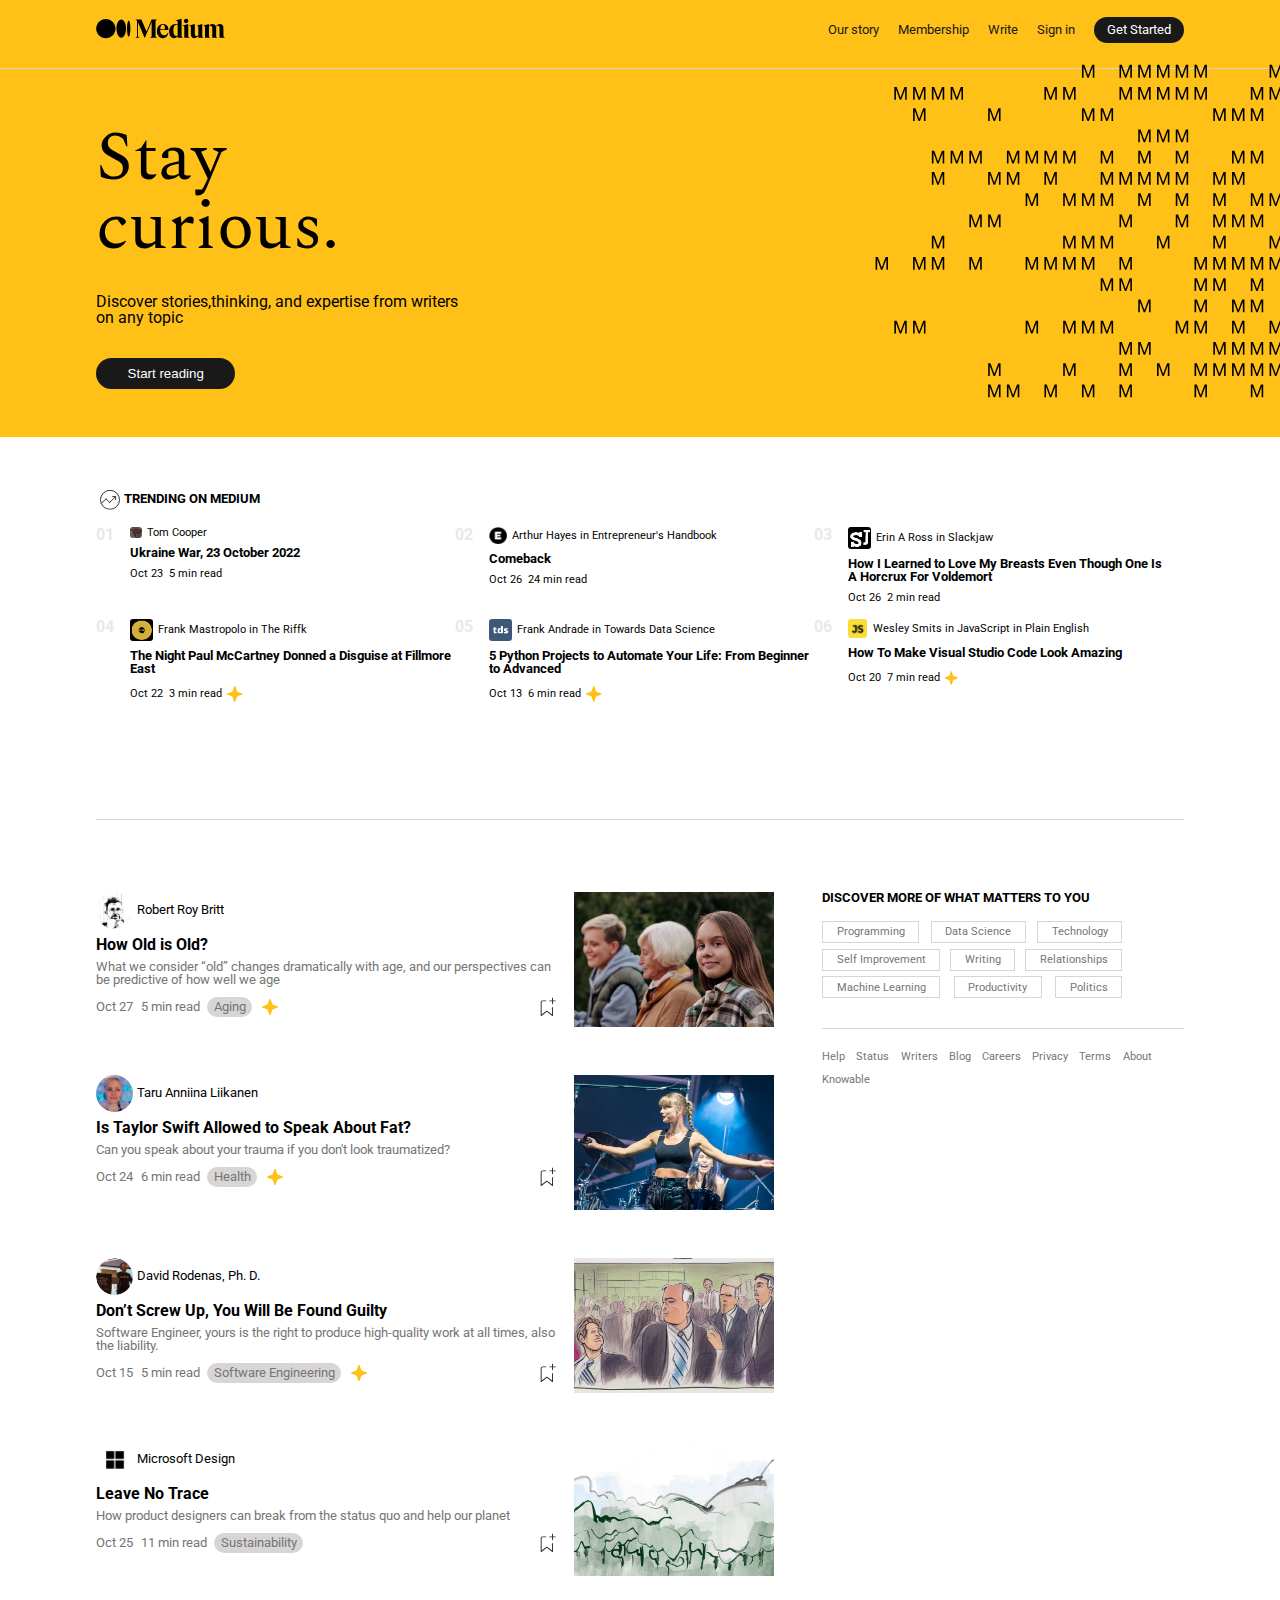
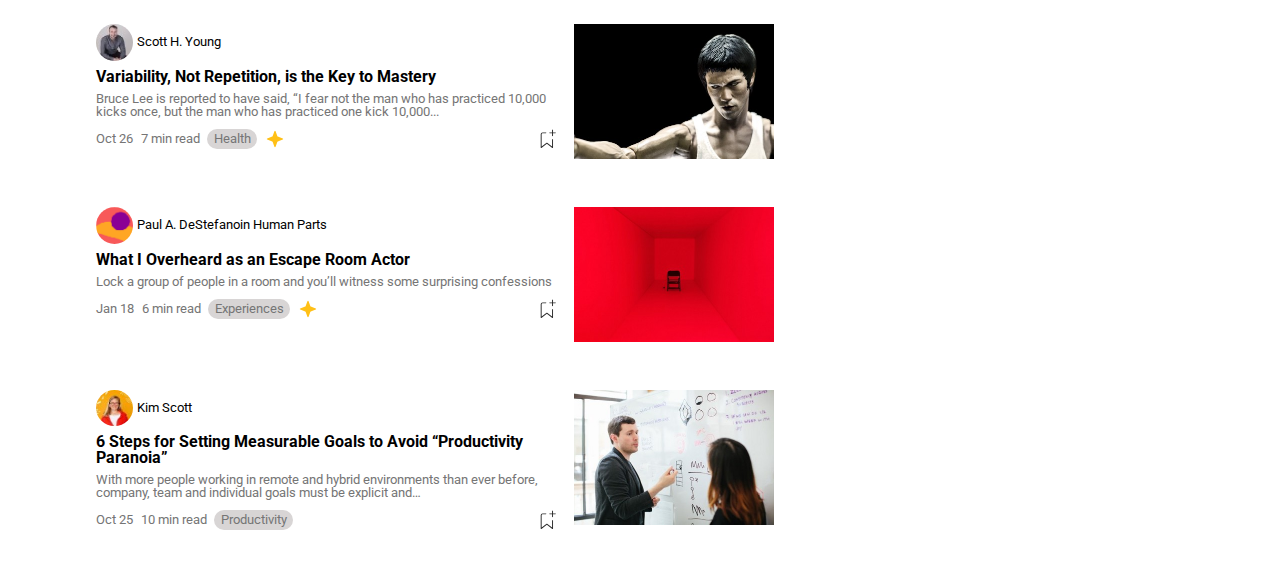
==== base_di_partenza/index.html @ 08d8fd64 "first commit" ====
<!DOCTYPE html>
<html lang="en">
  <head>
    <meta charset="UTF-8" />
    <meta http-equiv="X-UA-Compatible" content="IE=edge" />
    <meta name="viewport" content="width=device-width, initial-scale=1.0" />
    <title>Document</title>
    <link rel="stylesheet" href="assets/css/reset.css" />
    <link rel="stylesheet" href="assets/css/style.css" />
  </head>

  <body>
    <div class="container">
      <div class="bkg-color">
        <header>
          <div class="logo-container">
            <svg
              xmlns="http://www.w3.org/2000/svg"
              xmlns:xlink="http://www.w3.org/1999/xlink"
              viewBox="0 0 3940 610"
              height="25"
            >
              <path
                d="M594.79 308.2c0 163.76-131.85 296.52-294.5 296.52S5.8 472 5.8 308.2 137.65 11.69 300.29 11.69s294.5 132.75 294.5 296.51M917.86 308.2c0 154.16-65.93 279.12-147.25 279.12s-147.25-125-147.25-279.12S689.29 29.08 770.61 29.08s147.25 125 147.25 279.12M1050 308.2c0 138.12-23.19 250.08-51.79 250.08s-51.79-112-51.79-250.08 23.19-250.08 51.8-250.08S1050 170.09 1050 308.2M1862.77 37.4l.82-.18v-6.35h-167.48l-155.51 365.5-155.51-365.5h-180.48v6.35l.81.18c30.57 6.9 46.09 17.19 46.09 54.3v434.45c0 37.11-15.58 47.4-46.15 54.3l-.81.18V587H1327v-6.35l-.81-.18c-30.57-6.9-46.09-17.19-46.09-54.3V116.9L1479.87 587h11.33l205.59-483.21V536.9c-2.62 29.31-18 38.36-45.68 44.61l-.82.19v6.3h213.3v-6.3l-.82-.19c-27.71-6.25-43.46-15.3-46.08-44.61l-.14-445.2h.14c0-37.11 15.52-47.4 46.08-54.3m97.43 287.8c3.49-78.06 31.52-134.4 78.56-135.37 14.51.24 26.68 5 36.14 14.16 20.1 19.51 29.55 60.28 28.09 121.21zm-2.11 22h250v-1.05c-.71-59.69-18-106.12-51.34-138-28.82-27.55-71.49-42.71-116.31-42.71h-1c-23.26 0-51.79 5.64-72.09 15.86-23.11 10.7-43.49 26.7-60.45 47.7-27.3 33.83-43.84 79.55-47.86 130.93-.13 1.54-.24 3.08-.35 4.62s-.18 2.92-.25 4.39a332.64 332.64 0 0 0-.36 21.69C1860.79 507 1923.65 600 2035.3 600c98 0 155.07-71.64 169.3-167.8l-7.19-2.53c-25 51.68-69.9 83-121 79.18-69.76-5.22-123.2-75.95-118.35-161.63m532.69 157.68c-8.2 19.45-25.31 30.15-48.24 30.15s-43.89-15.74-58.78-44.34c-16-30.7-24.42-74.1-24.42-125.51 0-107 33.28-176.21 84.79-176.21 21.57 0 38.55 10.7 46.65 29.37zm165.84 76.28c-30.57-7.23-46.09-18-46.09-57V5.28L2424.77 60v6.7l1.14-.09c25.62-2.07 43 1.47 53.09 10.79 7.9 7.3 11.75 18.5 11.75 34.26v71.14c-18.31-11.69-40.09-17.38-66.52-17.38-53.6 0-102.59 22.57-137.92 63.56-36.83 42.72-56.3 101.1-56.3 168.81C2230 518.72 2289.53 600 2378.13 600c51.83 0 93.53-28.4 112.62-76.3V588h166.65v-6.66zm159.29-505.33c0-37.76-28.47-66.24-66.24-66.24-37.59 0-67 29.1-67 66.24s29.44 66.24 67 66.24c37.77 0 66.24-28.48 66.24-66.24m43.84 505.33c-30.57-7.23-46.09-18-46.09-57h-.13V166.65l-166.66 47.85v6.5l1 .09c36.06 3.21 45.93 15.63 45.93 57.77V588h166.8v-6.66zm427.05 0c-30.57-7.23-46.09-18-46.09-57V166.65L3082 212.92v6.52l.94.1c29.48 3.1 38 16.23 38 58.56v226c-9.83 19.45-28.27 31-50.61 31.78-36.23 0-56.18-24.47-56.18-68.9V166.66l-166.66 47.85V221l1 .09c36.06 3.2 45.94 15.62 45.94 57.77v191.27a214.48 214.48 0 0 0 3.47 39.82l3 13.05c14.11 50.56 51.08 77 109 77 49.06 0 92.06-30.37 111-77.89v66h166.66v-6.66zM3934.2 588v-6.67l-.81-.19c-33.17-7.65-46.09-22.07-46.09-51.43v-243.2c0-75.83-42.59-121.09-113.93-121.09-52 0-95.85 30.05-112.73 76.86-13.41-49.6-52-76.86-109.06-76.86-50.12 0-89.4 26.45-106.25 71.13v-69.87l-166.66 45.89v6.54l1 .09c35.63 3.16 45.93 15.94 45.93 57V588h155.5v-6.66l-.82-.2c-26.46-6.22-35-17.56-35-46.66V255.72c7-16.35 21.11-35.72 49-35.72 34.64 0 52.2 24 52.2 71.28V588h155.54v-6.66l-.82-.2c-26.46-6.22-35-17.56-35-46.66v-248a160.45 160.45 0 0 0-2.2-27.68c7.42-17.77 22.34-38.8 51.37-38.8 35.13 0 52.2 23.31 52.2 71.28V588z"
              ></path>
            </svg>
          </div>
          <nav>
            <ul>
              <li>Our story</li>
              <li>Membership</li>
              <li>Write</li>
              <li>Sign in</li>
              <li>Get Started</li>
            </ul>
          </nav>
        </header>
        <hr />
        <div class="staycurious">
          <div class="staycurious-text">
            <h1>Stay curious.</h1>
            <p>
              Discover stories,thinking, and expertise from writers on any topic
            </p>
            <button>Start reading</button>
          </div>
          <svg
            id="svg"
            xmlns="http://www.w3.org/2000/svg"
            viewBox="0 0 585 462"
            width="585"
            height="462"
            preserveAspectRatio="xMidYMid meet"
            style="
              transform: translate3d(0px, 0px, 0px);
              content-visibility: visible;
            "
          >
            <defs>
              <clipPath id="__lottie_element_3372">
                <rect width="585" height="462" x="0" y="0"></rect>
              </clipPath>
            </defs>
            <g clip-path="url(#__lottie_element_3372)">
              <g
                fill="rgb(0,0,0)"
                font-size="22"
                font-family="Shne"
                font-style="normal"
                font-weight="normal"
                aria-label=" M M M M M M M M M M M M M M
                    M M M M M M M M M M M M M M M M M M M M M
                   M M M M M M M M M M M M M M M M M M M M M M M M M
                    M M M M M M M M M M M M
                    M M M M M M M M M M M M M M M M M M M
                    M M M M M M M M M M M M M M M M M M M M M
                    M M M M M M M M M M M M M M
                   M M M M M M M M M M M M M M M M M
                   M M M M M M M M M M M M M M M M M M M
                    M M M M M M M M M M M M M M M M M M M M M M M
                   M M M M M M M M M M M M
                    M M M M M M M M M M M M
                    M M M M M M M M M M M M M M M M M M M M M
                    M M M M M M M M M M M
                    M M M M M M M M M M M M M M M M M
                    M M M M M M M M M M M M M M M M
                   "
                transform="matrix(1,0,0,1,291,232)"
                opacity="1"
                style="display: block"
              >
                <g
                  stroke-linecap="butt"
                  stroke-linejoin="round"
                  stroke-miterlimit="4"
                  transform="matrix(1,0,0,1,-33.238014221191406,-187.70428466796875)"
                  opacity="0"
                  style="display: inherit"
                >
                  <g transform="scale(0.22,0.22)">
                    <g style="display: none"></g>
                  </g>
                </g>
                <g
                  stroke-linecap="butt"
                  stroke-linejoin="round"
                  stroke-miterlimit="4"
                  transform="matrix(1,0,0,1,-28.6619930267334,-187.70428466796875)"
                  opacity="0"
                  style="display: inherit"
                >
                  <g transform="scale(0.22,0.22)">
                    <g
                      transform="matrix(1,0,0,1,0,0)"
                      opacity="1"
                      style="display: block"
                    >
                      <path
                        d=" M46.82899856567383,0 C46.82899856567383,0 68.98500061035156,-59.518001556396484 68.98500061035156,-59.518001556396484 C68.98500061035156,-59.518001556396484 68.98500061035156,0 68.98500061035156,0 C68.98500061035156,0 77.947998046875,0 77.947998046875,0 C77.947998046875,0 77.947998046875,-72.30799865722656 77.947998046875,-72.30799865722656 C77.947998046875,-72.30799865722656 65.15799713134766,-72.30799865722656 65.15799713134766,-72.30799865722656 C65.15799713134766,-72.30799865722656 43.10300064086914,-12.890999794006348 43.10300064086914,-12.890999794006348 C43.10300064086914,-12.890999794006348 21.14900016784668,-72.30799865722656 21.14900016784668,-72.30799865722656 C21.14900016784668,-72.30799865722656 7.955999851226807,-72.30799865722656 7.955999851226807,-72.30799865722656 C7.955999851226807,-72.30799865722656 7.955999851226807,0 7.955999851226807,0 C7.955999851226807,0 17.020000457763672,0 17.020000457763672,0 C17.020000457763672,0 17.020000457763672,-59.518001556396484 17.020000457763672,-59.518001556396484 C17.020000457763672,-59.518001556396484 39.07500076293945,0 39.07500076293945,0 C39.07500076293945,0 46.82899856567383,0 46.82899856567383,0z"
                      ></path>
                      <g opacity="1" transform="matrix(1,0,0,1,0,0)"></g>
                    </g>
                  </g>
                </g>
                <g
                  stroke-linecap="butt"
                  stroke-linejoin="round"
                  stroke-miterlimit="4"
                  transform="matrix(1,0,0,1,-9.940010070800781,-187.70428466796875)"
                  opacity="0"
                  style="display: inherit"
                >
                  <g transform="scale(0.22,0.22)">
                    <g style="display: none"></g>
                  </g>
                </g>
                <g
                  stroke-linecap="butt"
                  stroke-linejoin="round"
                  stroke-miterlimit="4"
                  transform="matrix(1,0,0,1,-5.363988876342773,-187.70428466796875)"
                  opacity="0"
                  style="display: inherit"
                >
                  <g transform="scale(0.22,0.22)">
                    <g
                      transform="matrix(1,0,0,1,0,0)"
                      opacity="1"
                      style="display: block"
                    >
                      <path
                        d=" M46.82899856567383,0 C46.82899856567383,0 68.98500061035156,-59.518001556396484 68.98500061035156,-59.518001556396484 C68.98500061035156,-59.518001556396484 68.98500061035156,0 68.98500061035156,0 C68.98500061035156,0 77.947998046875,0 77.947998046875,0 C77.947998046875,0 77.947998046875,-72.30799865722656 77.947998046875,-72.30799865722656 C77.947998046875,-72.30799865722656 65.15799713134766,-72.30799865722656 65.15799713134766,-72.30799865722656 C65.15799713134766,-72.30799865722656 43.10300064086914,-12.890999794006348 43.10300064086914,-12.890999794006348 C43.10300064086914,-12.890999794006348 21.14900016784668,-72.30799865722656 21.14900016784668,-72.30799865722656 C21.14900016784668,-72.30799865722656 7.955999851226807,-72.30799865722656 7.955999851226807,-72.30799865722656 C7.955999851226807,-72.30799865722656 7.955999851226807,0 7.955999851226807,0 C7.955999851226807,0 17.020000457763672,0 17.020000457763672,0 C17.020000457763672,0 17.020000457763672,-59.518001556396484 17.020000457763672,-59.518001556396484 C17.020000457763672,-59.518001556396484 39.07500076293945,0 39.07500076293945,0 C39.07500076293945,0 46.82899856567383,0 46.82899856567383,0z"
                      ></path>
                      <g opacity="1" transform="matrix(1,0,0,1,0,0)"></g>
                    </g>
                  </g>
                </g>
                <g
                  stroke-linecap="butt"
                  stroke-linejoin="round"
                  stroke-miterlimit="4"
                  transform="matrix(1,0,0,1,13.357994079589844,-187.70428466796875)"
                  opacity="0"
                  style="display: inherit"
                >
                  <g transform="scale(0.22,0.22)">
                    <g style="display: none"></g>
                  </g>
                </g>
                <g
                  stroke-linecap="butt"
                  stroke-linejoin="round"
                  stroke-miterlimit="4"
                  transform="matrix(1,0,0,1,17.93400001525879,-187.70428466796875)"
                  opacity="0"
                  style="display: inherit"
                >
                  <g transform="scale(0.22,0.22)">
                    <g
                      transform="matrix(1,0,0,1,0,0)"
                      opacity="1"
                      style="display: block"
                    >
                      <path
                        d=" M46.82899856567383,0 C46.82899856567383,0 68.98500061035156,-59.518001556396484 68.98500061035156,-59.518001556396484 C68.98500061035156,-59.518001556396484 68.98500061035156,0 68.98500061035156,0 C68.98500061035156,0 77.947998046875,0 77.947998046875,0 C77.947998046875,0 77.947998046875,-72.30799865722656 77.947998046875,-72.30799865722656 C77.947998046875,-72.30799865722656 65.15799713134766,-72.30799865722656 65.15799713134766,-72.30799865722656 C65.15799713134766,-72.30799865722656 43.10300064086914,-12.890999794006348 43.10300064086914,-12.890999794006348 C43.10300064086914,-12.890999794006348 21.14900016784668,-72.30799865722656 21.14900016784668,-72.30799865722656 C21.14900016784668,-72.30799865722656 7.955999851226807,-72.30799865722656 7.955999851226807,-72.30799865722656 C7.955999851226807,-72.30799865722656 7.955999851226807,0 7.955999851226807,0 C7.955999851226807,0 17.020000457763672,0 17.020000457763672,0 C17.020000457763672,0 17.020000457763672,-59.518001556396484 17.020000457763672,-59.518001556396484 C17.020000457763672,-59.518001556396484 39.07500076293945,0 39.07500076293945,0 C39.07500076293945,0 46.82899856567383,0 46.82899856567383,0z"
                      ></path>
                      <g opacity="1" transform="matrix(1,0,0,1,0,0)"></g>
                    </g>
                  </g>
                </g>
                <g
                  stroke-linecap="butt"
                  stroke-linejoin="round"
                  stroke-miterlimit="4"
                  transform="matrix(1,0,0,1,36.65599822998047,-187.70428466796875)"
                  opacity="0"
                  style="display: inherit"
                >
                  <g transform="scale(0.22,0.22)">
                    <g style="display: none"></g>
                  </g>
                </g>
                <g
                  stroke-linecap="butt"
                  stroke-linejoin="round"
                  stroke-miterlimit="4"
                  transform="matrix(1,0,0,1,41.23198699951172,-187.70428466796875)"
                  opacity="1"
                  style="display: inherit"
                >
                  <g transform="scale(0.22,0.22)">
                    <g
                      transform="matrix(1,0,0,1,0,0)"
                      opacity="1"
                      style="display: block"
                    >
                      <path
                        d=" M46.82899856567383,0 C46.82899856567383,0 68.98500061035156,-59.518001556396484 68.98500061035156,-59.518001556396484 C68.98500061035156,-59.518001556396484 68.98500061035156,0 68.98500061035156,0 C68.98500061035156,0 77.947998046875,0 77.947998046875,0 C77.947998046875,0 77.947998046875,-72.30799865722656 77.947998046875,-72.30799865722656 C77.947998046875,-72.30799865722656 65.15799713134766,-72.30799865722656 65.15799713134766,-72.30799865722656 C65.15799713134766,-72.30799865722656 43.10300064086914,-12.890999794006348 43.10300064086914,-12.890999794006348 C43.10300064086914,-12.890999794006348 21.14900016784668,-72.30799865722656 21.14900016784668,-72.30799865722656 C21.14900016784668,-72.30799865722656 7.955999851226807,-72.30799865722656 7.955999851226807,-72.30799865722656 C7.955999851226807,-72.30799865722656 7.955999851226807,0 7.955999851226807,0 C7.955999851226807,0 17.020000457763672,0 17.020000457763672,0 C17.020000457763672,0 17.020000457763672,-59.518001556396484 17.020000457763672,-59.518001556396484 C17.020000457763672,-59.518001556396484 39.07500076293945,0 39.07500076293945,0 C39.07500076293945,0 46.82899856567383,0 46.82899856567383,0z"
                      ></path>
                      <g opacity="1" transform="matrix(1,0,0,1,0,0)"></g>
                    </g>
                  </g>
                </g>
                <g
                  stroke-linecap="butt"
                  stroke-linejoin="round"
                  stroke-miterlimit="4"
                  transform="matrix(1,0,0,1,59.954002380371094,-187.70428466796875)"
                  opacity="1"
                  style="display: inherit"
                >
                  <g transform="scale(0.22,0.22)">
                    <g style="display: none"></g>
                  </g>
                </g>
                <g
                  stroke-linecap="butt"
                  stroke-linejoin="round"
                  stroke-miterlimit="4"
                  transform="matrix(1,0,0,1,64.52999114990234,-187.70428466796875)"
                  opacity="0"
                  style="display: inherit"
                >
                  <g transform="scale(0.22,0.22)">
                    <g
                      transform="matrix(1,0,0,1,0,0)"
                      opacity="1"
                      style="display: block"
                    >
                      <path
                        d=" M46.82899856567383,0 C46.82899856567383,0 68.98500061035156,-59.518001556396484 68.98500061035156,-59.518001556396484 C68.98500061035156,-59.518001556396484 68.98500061035156,0 68.98500061035156,0 C68.98500061035156,0 77.947998046875,0 77.947998046875,0 C77.947998046875,0 77.947998046875,-72.30799865722656 77.947998046875,-72.30799865722656 C77.947998046875,-72.30799865722656 65.15799713134766,-72.30799865722656 65.15799713134766,-72.30799865722656 C65.15799713134766,-72.30799865722656 43.10300064086914,-12.890999794006348 43.10300064086914,-12.890999794006348 C43.10300064086914,-12.890999794006348 21.14900016784668,-72.30799865722656 21.14900016784668,-72.30799865722656 C21.14900016784668,-72.30799865722656 7.955999851226807,-72.30799865722656 7.955999851226807,-72.30799865722656 C7.955999851226807,-72.30799865722656 7.955999851226807,0 7.955999851226807,0 C7.955999851226807,0 17.020000457763672,0 17.020000457763672,0 C17.020000457763672,0 17.020000457763672,-59.518001556396484 17.020000457763672,-59.518001556396484 C17.020000457763672,-59.518001556396484 39.07500076293945,0 39.07500076293945,0 C39.07500076293945,0 46.82899856567383,0 46.82899856567383,0z"
                      ></path>
                      <g opacity="1" transform="matrix(1,0,0,1,0,0)"></g>
                    </g>
                  </g>
                </g>
                <g
                  stroke-linecap="butt"
                  stroke-linejoin="round"
                  stroke-miterlimit="4"
                  transform="matrix(1,0,0,1,83.25200653076172,-187.70428466796875)"
                  opacity="0"
                  style="display: inherit"
                >
                  <g transform="scale(0.22,0.22)">
                    <g style="display: none"></g>
                  </g>
                </g>
                <g
                  stroke-linecap="butt"
                  stroke-linejoin="round"
                  stroke-miterlimit="4"
                  transform="matrix(1,0,0,1,87.82799530029297,-187.70428466796875)"
                  opacity="1"
                  style="display: inherit"
                >
                  <g transform="scale(0.22,0.22)">
                    <g
                      transform="matrix(1,0,0,1,0,0)"
                      opacity="1"
                      style="display: block"
                    >
                      <path
                        d=" M46.82899856567383,0 C46.82899856567383,0 68.98500061035156,-59.518001556396484 68.98500061035156,-59.518001556396484 C68.98500061035156,-59.518001556396484 68.98500061035156,0 68.98500061035156,0 C68.98500061035156,0 77.947998046875,0 77.947998046875,0 C77.947998046875,0 77.947998046875,-72.30799865722656 77.947998046875,-72.30799865722656 C77.947998046875,-72.30799865722656 65.15799713134766,-72.30799865722656 65.15799713134766,-72.30799865722656 C65.15799713134766,-72.30799865722656 43.10300064086914,-12.890999794006348 43.10300064086914,-12.890999794006348 C43.10300064086914,-12.890999794006348 21.14900016784668,-72.30799865722656 21.14900016784668,-72.30799865722656 C21.14900016784668,-72.30799865722656 7.955999851226807,-72.30799865722656 7.955999851226807,-72.30799865722656 C7.955999851226807,-72.30799865722656 7.955999851226807,0 7.955999851226807,0 C7.955999851226807,0 17.020000457763672,0 17.020000457763672,0 C17.020000457763672,0 17.020000457763672,-59.518001556396484 17.020000457763672,-59.518001556396484 C17.020000457763672,-59.518001556396484 39.07500076293945,0 39.07500076293945,0 C39.07500076293945,0 46.82899856567383,0 46.82899856567383,0z"
                      ></path>
                      <g opacity="1" transform="matrix(1,0,0,1,0,0)"></g>
                    </g>
                  </g>
                </g>
                <g
                  stroke-linecap="butt"
                  stroke-linejoin="round"
                  stroke-miterlimit="4"
                  transform="matrix(1,0,0,1,106.54999542236328,-187.70428466796875)"
                  opacity="1"
                  style="display: inherit"
                >
                  <g transform="scale(0.22,0.22)">
                    <g style="display: none"></g>
                  </g>
                </g>
                <g
                  stroke-linecap="butt"
                  stroke-linejoin="round"
                  stroke-miterlimit="4"
                  transform="matrix(1,0,0,1,111.1259994506836,-187.70428466796875)"
                  opacity="1"
                  style="display: inherit"
                >
                  <g transform="scale(0.22,0.22)">
                    <g
                      transform="matrix(1,0,0,1,0,0)"
                      opacity="1"
                      style="display: block"
                    >
                      <path
                        d=" M46.82899856567383,0 C46.82899856567383,0 68.98500061035156,-59.518001556396484 68.98500061035156,-59.518001556396484 C68.98500061035156,-59.518001556396484 68.98500061035156,0 68.98500061035156,0 C68.98500061035156,0 77.947998046875,0 77.947998046875,0 C77.947998046875,0 77.947998046875,-72.30799865722656 77.947998046875,-72.30799865722656 C77.947998046875,-72.30799865722656 65.15799713134766,-72.30799865722656 65.15799713134766,-72.30799865722656 C65.15799713134766,-72.30799865722656 43.10300064086914,-12.890999794006348 43.10300064086914,-12.890999794006348 C43.10300064086914,-12.890999794006348 21.14900016784668,-72.30799865722656 21.14900016784668,-72.30799865722656 C21.14900016784668,-72.30799865722656 7.955999851226807,-72.30799865722656 7.955999851226807,-72.30799865722656 C7.955999851226807,-72.30799865722656 7.955999851226807,0 7.955999851226807,0 C7.955999851226807,0 17.020000457763672,0 17.020000457763672,0 C17.020000457763672,0 17.020000457763672,-59.518001556396484 17.020000457763672,-59.518001556396484 C17.020000457763672,-59.518001556396484 39.07500076293945,0 39.07500076293945,0 C39.07500076293945,0 46.82899856567383,0 46.82899856567383,0z"
                      ></path>
                      <g opacity="1" transform="matrix(1,0,0,1,0,0)"></g>
                    </g>
                  </g>
                </g>
                <g
                  stroke-linecap="butt"
                  stroke-linejoin="round"
                  stroke-miterlimit="4"
                  transform="matrix(1,0,0,1,129.84800720214844,-187.70428466796875)"
                  opacity="0"
                  style="display: inherit"
                >
                  <g transform="scale(0.22,0.22)">
                    <g style="display: none"></g>
                  </g>
                </g>
                <g
                  stroke-linecap="butt"
                  stroke-linejoin="round"
                  stroke-miterlimit="4"
                  transform="matrix(1,0,0,1,134.42401123046875,-187.70428466796875)"
                  opacity="1"
                  style="display: inherit"
                >
                  <g transform="scale(0.22,0.22)">
                    <g
                      transform="matrix(1,0,0,1,0,0)"
                      opacity="1"
                      style="display: block"
                    >
                      <path
                        d=" M46.82899856567383,0 C46.82899856567383,0 68.98500061035156,-59.518001556396484 68.98500061035156,-59.518001556396484 C68.98500061035156,-59.518001556396484 68.98500061035156,0 68.98500061035156,0 C68.98500061035156,0 77.947998046875,0 77.947998046875,0 C77.947998046875,0 77.947998046875,-72.30799865722656 77.947998046875,-72.30799865722656 C77.947998046875,-72.30799865722656 65.15799713134766,-72.30799865722656 65.15799713134766,-72.30799865722656 C65.15799713134766,-72.30799865722656 43.10300064086914,-12.890999794006348 43.10300064086914,-12.890999794006348 C43.10300064086914,-12.890999794006348 21.14900016784668,-72.30799865722656 21.14900016784668,-72.30799865722656 C21.14900016784668,-72.30799865722656 7.955999851226807,-72.30799865722656 7.955999851226807,-72.30799865722656 C7.955999851226807,-72.30799865722656 7.955999851226807,0 7.955999851226807,0 C7.955999851226807,0 17.020000457763672,0 17.020000457763672,0 C17.020000457763672,0 17.020000457763672,-59.518001556396484 17.020000457763672,-59.518001556396484 C17.020000457763672,-59.518001556396484 39.07500076293945,0 39.07500076293945,0 C39.07500076293945,0 46.82899856567383,0 46.82899856567383,0z"
                      ></path>
                      <g opacity="1" transform="matrix(1,0,0,1,0,0)"></g>
                    </g>
                  </g>
                </g>
                <g
                  stroke-linecap="butt"
                  stroke-linejoin="round"
                  stroke-miterlimit="4"
                  transform="matrix(1,0,0,1,153.14599609375,-187.70428466796875)"
                  opacity="1"
                  style="display: inherit"
                >
                  <g transform="scale(0.22,0.22)">
                    <g style="display: none"></g>
                  </g>
                </g>
                <g
                  stroke-linecap="butt"
                  stroke-linejoin="round"
                  stroke-miterlimit="4"
                  transform="matrix(1,0,0,1,157.72198486328125,-187.70428466796875)"
                  opacity="1"
                  style="display: inherit"
                >
                  <g transform="scale(0.22,0.22)">
                    <g
                      transform="matrix(1,0,0,1,0,0)"
                      opacity="1"
                      style="display: block"
                    >
                      <path
                        d=" M46.82899856567383,0 C46.82899856567383,0 68.98500061035156,-59.518001556396484 68.98500061035156,-59.518001556396484 C68.98500061035156,-59.518001556396484 68.98500061035156,0 68.98500061035156,0 C68.98500061035156,0 77.947998046875,0 77.947998046875,0 C77.947998046875,0 77.947998046875,-72.30799865722656 77.947998046875,-72.30799865722656 C77.947998046875,-72.30799865722656 65.15799713134766,-72.30799865722656 65.15799713134766,-72.30799865722656 C65.15799713134766,-72.30799865722656 43.10300064086914,-12.890999794006348 43.10300064086914,-12.890999794006348 C43.10300064086914,-12.890999794006348 21.14900016784668,-72.30799865722656 21.14900016784668,-72.30799865722656 C21.14900016784668,-72.30799865722656 7.955999851226807,-72.30799865722656 7.955999851226807,-72.30799865722656 C7.955999851226807,-72.30799865722656 7.955999851226807,0 7.955999851226807,0 C7.955999851226807,0 17.020000457763672,0 17.020000457763672,0 C17.020000457763672,0 17.020000457763672,-59.518001556396484 17.020000457763672,-59.518001556396484 C17.020000457763672,-59.518001556396484 39.07500076293945,0 39.07500076293945,0 C39.07500076293945,0 46.82899856567383,0 46.82899856567383,0z"
                      ></path>
                      <g opacity="1" transform="matrix(1,0,0,1,0,0)"></g>
                    </g>
                  </g>
                </g>
                <g
                  stroke-linecap="butt"
                  stroke-linejoin="round"
                  stroke-miterlimit="4"
                  transform="matrix(1,0,0,1,176.44398498535156,-187.70428466796875)"
                  opacity="1"
                  style="display: inherit"
                >
                  <g transform="scale(0.22,0.22)">
                    <g style="display: none"></g>
                  </g>
                </g>
                <g
                  stroke-linecap="butt"
                  stroke-linejoin="round"
                  stroke-miterlimit="4"
                  transform="matrix(1,0,0,1,181.01998901367188,-187.70428466796875)"
                  opacity="1"
                  style="display: inherit"
                >
                  <g transform="scale(0.22,0.22)">
                    <g
                      transform="matrix(1,0,0,1,0,0)"
                      opacity="1"
                      style="display: block"
                    >
                      <path
                        d=" M46.82899856567383,0 C46.82899856567383,0 68.98500061035156,-59.518001556396484 68.98500061035156,-59.518001556396484 C68.98500061035156,-59.518001556396484 68.98500061035156,0 68.98500061035156,0 C68.98500061035156,0 77.947998046875,0 77.947998046875,0 C77.947998046875,0 77.947998046875,-72.30799865722656 77.947998046875,-72.30799865722656 C77.947998046875,-72.30799865722656 65.15799713134766,-72.30799865722656 65.15799713134766,-72.30799865722656 C65.15799713134766,-72.30799865722656 43.10300064086914,-12.890999794006348 43.10300064086914,-12.890999794006348 C43.10300064086914,-12.890999794006348 21.14900016784668,-72.30799865722656 21.14900016784668,-72.30799865722656 C21.14900016784668,-72.30799865722656 7.955999851226807,-72.30799865722656 7.955999851226807,-72.30799865722656 C7.955999851226807,-72.30799865722656 7.955999851226807,0 7.955999851226807,0 C7.955999851226807,0 17.020000457763672,0 17.020000457763672,0 C17.020000457763672,0 17.020000457763672,-59.518001556396484 17.020000457763672,-59.518001556396484 C17.020000457763672,-59.518001556396484 39.07500076293945,0 39.07500076293945,0 C39.07500076293945,0 46.82899856567383,0 46.82899856567383,0z"
                      ></path>
                      <g opacity="1" transform="matrix(1,0,0,1,0,0)"></g>
                    </g>
                  </g>
                </g>
                <g
                  stroke-linecap="butt"
                  stroke-linejoin="round"
                  stroke-miterlimit="4"
                  transform="matrix(1,0,0,1,199.7419891357422,-187.70428466796875)"
                  opacity="0"
                  style="display: inherit"
                >
                  <g transform="scale(0.22,0.22)">
                    <g style="display: none"></g>
                  </g>
                </g>
                <g
                  stroke-linecap="butt"
                  stroke-linejoin="round"
                  stroke-miterlimit="4"
                  transform="matrix(1,0,0,1,204.3179931640625,-187.70428466796875)"
                  opacity="0"
                  style="display: inherit"
                >
                  <g transform="scale(0.22,0.22)">
                    <g
                      transform="matrix(1,0,0,1,0,0)"
                      opacity="1"
                      style="display: block"
                    >
                      <path
                        d=" M46.82899856567383,0 C46.82899856567383,0 68.98500061035156,-59.518001556396484 68.98500061035156,-59.518001556396484 C68.98500061035156,-59.518001556396484 68.98500061035156,0 68.98500061035156,0 C68.98500061035156,0 77.947998046875,0 77.947998046875,0 C77.947998046875,0 77.947998046875,-72.30799865722656 77.947998046875,-72.30799865722656 C77.947998046875,-72.30799865722656 65.15799713134766,-72.30799865722656 65.15799713134766,-72.30799865722656 C65.15799713134766,-72.30799865722656 43.10300064086914,-12.890999794006348 43.10300064086914,-12.890999794006348 C43.10300064086914,-12.890999794006348 21.14900016784668,-72.30799865722656 21.14900016784668,-72.30799865722656 C21.14900016784668,-72.30799865722656 7.955999851226807,-72.30799865722656 7.955999851226807,-72.30799865722656 C7.955999851226807,-72.30799865722656 7.955999851226807,0 7.955999851226807,0 C7.955999851226807,0 17.020000457763672,0 17.020000457763672,0 C17.020000457763672,0 17.020000457763672,-59.518001556396484 17.020000457763672,-59.518001556396484 C17.020000457763672,-59.518001556396484 39.07500076293945,0 39.07500076293945,0 C39.07500076293945,0 46.82899856567383,0 46.82899856567383,0z"
                      ></path>
                      <g opacity="1" transform="matrix(1,0,0,1,0,0)"></g>
                    </g>
                  </g>
                </g>
                <g
                  stroke-linecap="butt"
                  stroke-linejoin="round"
                  stroke-miterlimit="4"
                  transform="matrix(1,0,0,1,223.0399932861328,-187.70428466796875)"
                  opacity="0"
                  style="display: inherit"
                >
                  <g transform="scale(0.22,0.22)">
                    <g style="display: none"></g>
                  </g>
                </g>
                <g
                  stroke-linecap="butt"
                  stroke-linejoin="round"
                  stroke-miterlimit="4"
                  transform="matrix(1,0,0,1,227.61599731445312,-187.70428466796875)"
                  opacity="0"
                  style="display: inherit"
                >
                  <g transform="scale(0.22,0.22)">
                    <g
                      transform="matrix(1,0,0,1,0,0)"
                      opacity="1"
                      style="display: block"
                    >
                      <path
                        d=" M46.82899856567383,0 C46.82899856567383,0 68.98500061035156,-59.518001556396484 68.98500061035156,-59.518001556396484 C68.98500061035156,-59.518001556396484 68.98500061035156,0 68.98500061035156,0 C68.98500061035156,0 77.947998046875,0 77.947998046875,0 C77.947998046875,0 77.947998046875,-72.30799865722656 77.947998046875,-72.30799865722656 C77.947998046875,-72.30799865722656 65.15799713134766,-72.30799865722656 65.15799713134766,-72.30799865722656 C65.15799713134766,-72.30799865722656 43.10300064086914,-12.890999794006348 43.10300064086914,-12.890999794006348 C43.10300064086914,-12.890999794006348 21.14900016784668,-72.30799865722656 21.14900016784668,-72.30799865722656 C21.14900016784668,-72.30799865722656 7.955999851226807,-72.30799865722656 7.955999851226807,-72.30799865722656 C7.955999851226807,-72.30799865722656 7.955999851226807,0 7.955999851226807,0 C7.955999851226807,0 17.020000457763672,0 17.020000457763672,0 C17.020000457763672,0 17.020000457763672,-59.518001556396484 17.020000457763672,-59.518001556396484 C17.020000457763672,-59.518001556396484 39.07500076293945,0 39.07500076293945,0 C39.07500076293945,0 46.82899856567383,0 46.82899856567383,0z"
                      ></path>
                      <g opacity="1" transform="matrix(1,0,0,1,0,0)"></g>
                    </g>
                  </g>
                </g>
                <g
                  stroke-linecap="butt"
                  stroke-linejoin="round"
                  stroke-miterlimit="4"
                  transform="matrix(1,0,0,1,246.33799743652344,-187.70428466796875)"
                  opacity="1"
                  style="display: inherit"
                >
                  <g transform="scale(0.22,0.22)">
                    <g style="display: none"></g>
                  </g>
                </g>
                <g
                  stroke-linecap="butt"
                  stroke-linejoin="round"
                  stroke-miterlimit="4"
                  transform="matrix(1,0,0,1,250.9139862060547,-187.70428466796875)"
                  opacity="0"
                  style="display: inherit"
                >
                  <g transform="scale(0.22,0.22)">
                    <g
                      transform="matrix(1,0,0,1,0,0)"
                      opacity="1"
                      style="display: block"
                    >
                      <path
                        d=" M46.82899856567383,0 C46.82899856567383,0 68.98500061035156,-59.518001556396484 68.98500061035156,-59.518001556396484 C68.98500061035156,-59.518001556396484 68.98500061035156,0 68.98500061035156,0 C68.98500061035156,0 77.947998046875,0 77.947998046875,0 C77.947998046875,0 77.947998046875,-72.30799865722656 77.947998046875,-72.30799865722656 C77.947998046875,-72.30799865722656 65.15799713134766,-72.30799865722656 65.15799713134766,-72.30799865722656 C65.15799713134766,-72.30799865722656 43.10300064086914,-12.890999794006348 43.10300064086914,-12.890999794006348 C43.10300064086914,-12.890999794006348 21.14900016784668,-72.30799865722656 21.14900016784668,-72.30799865722656 C21.14900016784668,-72.30799865722656 7.955999851226807,-72.30799865722656 7.955999851226807,-72.30799865722656 C7.955999851226807,-72.30799865722656 7.955999851226807,0 7.955999851226807,0 C7.955999851226807,0 17.020000457763672,0 17.020000457763672,0 C17.020000457763672,0 17.020000457763672,-59.518001556396484 17.020000457763672,-59.518001556396484 C17.020000457763672,-59.518001556396484 39.07500076293945,0 39.07500076293945,0 C39.07500076293945,0 46.82899856567383,0 46.82899856567383,0z"
                      ></path>
                      <g opacity="1" transform="matrix(1,0,0,1,0,0)"></g>
                    </g>
                  </g>
                </g>
                <g
                  stroke-linecap="butt"
                  stroke-linejoin="round"
                  stroke-miterlimit="4"
                  transform="matrix(1,0,0,1,269.6360168457031,-187.70428466796875)"
                  opacity="0"
                  style="display: inherit"
                >
                  <g transform="scale(0.22,0.22)">
                    <g style="display: none"></g>
                  </g>
                </g>
                <g
                  stroke-linecap="butt"
                  stroke-linejoin="round"
                  stroke-miterlimit="4"
                  transform="matrix(1,0,0,1,274.2120056152344,-187.70428466796875)"
                  opacity="1"
                  style="display: inherit"
                >
                  <g transform="scale(0.22,0.22)">
                    <g
                      transform="matrix(1,0,0,1,0,0)"
                      opacity="1"
                      style="display: block"
                    >
                      <path
                        d=" M46.82899856567383,0 C46.82899856567383,0 68.98500061035156,-59.518001556396484 68.98500061035156,-59.518001556396484 C68.98500061035156,-59.518001556396484 68.98500061035156,0 68.98500061035156,0 C68.98500061035156,0 77.947998046875,0 77.947998046875,0 C77.947998046875,0 77.947998046875,-72.30799865722656 77.947998046875,-72.30799865722656 C77.947998046875,-72.30799865722656 65.15799713134766,-72.30799865722656 65.15799713134766,-72.30799865722656 C65.15799713134766,-72.30799865722656 43.10300064086914,-12.890999794006348 43.10300064086914,-12.890999794006348 C43.10300064086914,-12.890999794006348 21.14900016784668,-72.30799865722656 21.14900016784668,-72.30799865722656 C21.14900016784668,-72.30799865722656 7.955999851226807,-72.30799865722656 7.955999851226807,-72.30799865722656 C7.955999851226807,-72.30799865722656 7.955999851226807,0 7.955999851226807,0 C7.955999851226807,0 17.020000457763672,0 17.020000457763672,0 C17.020000457763672,0 17.020000457763672,-59.518001556396484 17.020000457763672,-59.518001556396484 C17.020000457763672,-59.518001556396484 39.07500076293945,0 39.07500076293945,0 C39.07500076293945,0 46.82899856567383,0 46.82899856567383,0z"
                      ></path>
                      <g opacity="1" transform="matrix(1,0,0,1,0,0)"></g>
                    </g>
                  </g>
                </g>
                <g
                  stroke-linecap="butt"
                  stroke-linejoin="round"
                  stroke-miterlimit="4"
                  style="display: inherit"
                >
                  <g transform="scale(0.22,0.22)">
                    <g style="display: none"></g>
                  </g>
                </g>
                <g
                  stroke-linecap="butt"
                  stroke-linejoin="round"
                  stroke-miterlimit="4"
                  transform="matrix(1,0,0,1,-196.3240203857422,-160.30429077148438)"
                  opacity="1"
                  style="display: inherit"
                >
                  <g transform="scale(0.22,0.22)">
                    <g style="display: none"></g>
                  </g>
                </g>
                <g
                  stroke-linecap="butt"
                  stroke-linejoin="round"
                  stroke-miterlimit="4"
                  transform="matrix(1,0,0,1,-191.7480010986328,-160.30429077148438)"
                  opacity="1"
                  style="display: inherit"
                >
                  <g transform="scale(0.22,0.22)">
                    <g
                      transform="matrix(1,0,0,1,0,0)"
                      opacity="1"
                      style="display: block"
                    >
                      <path
                        d=" M46.82899856567383,0 C46.82899856567383,0 68.98500061035156,-59.518001556396484 68.98500061035156,-59.518001556396484 C68.98500061035156,-59.518001556396484 68.98500061035156,0 68.98500061035156,0 C68.98500061035156,0 77.947998046875,0 77.947998046875,0 C77.947998046875,0 77.947998046875,-72.30799865722656 77.947998046875,-72.30799865722656 C77.947998046875,-72.30799865722656 65.15799713134766,-72.30799865722656 65.15799713134766,-72.30799865722656 C65.15799713134766,-72.30799865722656 43.10300064086914,-12.890999794006348 43.10300064086914,-12.890999794006348 C43.10300064086914,-12.890999794006348 21.14900016784668,-72.30799865722656 21.14900016784668,-72.30799865722656 C21.14900016784668,-72.30799865722656 7.955999851226807,-72.30799865722656 7.955999851226807,-72.30799865722656 C7.955999851226807,-72.30799865722656 7.955999851226807,0 7.955999851226807,0 C7.955999851226807,0 17.020000457763672,0 17.020000457763672,0 C17.020000457763672,0 17.020000457763672,-59.518001556396484 17.020000457763672,-59.518001556396484 C17.020000457763672,-59.518001556396484 39.07500076293945,0 39.07500076293945,0 C39.07500076293945,0 46.82899856567383,0 46.82899856567383,0z"
                      ></path>
                      <g opacity="1" transform="matrix(1,0,0,1,0,0)"></g>
                    </g>
                  </g>
                </g>
                <g
                  stroke-linecap="butt"
                  stroke-linejoin="round"
                  stroke-miterlimit="4"
                  transform="matrix(1,0,0,1,-173.02601623535156,-160.30429077148438)"
                  opacity="1"
                  style="display: inherit"
                >
                  <g transform="scale(0.22,0.22)">
                    <g style="display: none"></g>
                  </g>
                </g>
                <g
                  stroke-linecap="butt"
                  stroke-linejoin="round"
                  stroke-miterlimit="4"
                  transform="matrix(1,0,0,1,-168.4499969482422,-160.30429077148438)"
                  opacity="1"
                  style="display: inherit"
                >
                  <g transform="scale(0.22,0.22)">
                    <g
                      transform="matrix(1,0,0,1,0,0)"
                      opacity="1"
                      style="display: block"
                    >
                      <path
                        d=" M46.82899856567383,0 C46.82899856567383,0 68.98500061035156,-59.518001556396484 68.98500061035156,-59.518001556396484 C68.98500061035156,-59.518001556396484 68.98500061035156,0 68.98500061035156,0 C68.98500061035156,0 77.947998046875,0 77.947998046875,0 C77.947998046875,0 77.947998046875,-72.30799865722656 77.947998046875,-72.30799865722656 C77.947998046875,-72.30799865722656 65.15799713134766,-72.30799865722656 65.15799713134766,-72.30799865722656 C65.15799713134766,-72.30799865722656 43.10300064086914,-12.890999794006348 43.10300064086914,-12.890999794006348 C43.10300064086914,-12.890999794006348 21.14900016784668,-72.30799865722656 21.14900016784668,-72.30799865722656 C21.14900016784668,-72.30799865722656 7.955999851226807,-72.30799865722656 7.955999851226807,-72.30799865722656 C7.955999851226807,-72.30799865722656 7.955999851226807,0 7.955999851226807,0 C7.955999851226807,0 17.020000457763672,0 17.020000457763672,0 C17.020000457763672,0 17.020000457763672,-59.518001556396484 17.020000457763672,-59.518001556396484 C17.020000457763672,-59.518001556396484 39.07500076293945,0 39.07500076293945,0 C39.07500076293945,0 46.82899856567383,0 46.82899856567383,0z"
                      ></path>
                      <g opacity="1" transform="matrix(1,0,0,1,0,0)"></g>
                    </g>
                  </g>
                </g>
                <g
                  stroke-linecap="butt"
                  stroke-linejoin="round"
                  stroke-miterlimit="4"
                  transform="matrix(1,0,0,1,-149.72801208496094,-160.30429077148438)"
                  opacity="0"
                  style="display: inherit"
                >
                  <g transform="scale(0.22,0.22)">
                    <g style="display: none"></g>
                  </g>
                </g>
                <g
                  stroke-linecap="butt"
                  stroke-linejoin="round"
                  stroke-miterlimit="4"
                  transform="matrix(1,0,0,1,-145.15200805664062,-160.30429077148438)"
                  opacity="1"
                  style="display: inherit"
                >
                  <g transform="scale(0.22,0.22)">
                    <g
                      transform="matrix(1,0,0,1,0,0)"
                      opacity="1"
                      style="display: block"
                    >
                      <path
                        d=" M46.82899856567383,0 C46.82899856567383,0 68.98500061035156,-59.518001556396484 68.98500061035156,-59.518001556396484 C68.98500061035156,-59.518001556396484 68.98500061035156,0 68.98500061035156,0 C68.98500061035156,0 77.947998046875,0 77.947998046875,0 C77.947998046875,0 77.947998046875,-72.30799865722656 77.947998046875,-72.30799865722656 C77.947998046875,-72.30799865722656 65.15799713134766,-72.30799865722656 65.15799713134766,-72.30799865722656 C65.15799713134766,-72.30799865722656 43.10300064086914,-12.890999794006348 43.10300064086914,-12.890999794006348 C43.10300064086914,-12.890999794006348 21.14900016784668,-72.30799865722656 21.14900016784668,-72.30799865722656 C21.14900016784668,-72.30799865722656 7.955999851226807,-72.30799865722656 7.955999851226807,-72.30799865722656 C7.955999851226807,-72.30799865722656 7.955999851226807,0 7.955999851226807,0 C7.955999851226807,0 17.020000457763672,0 17.020000457763672,0 C17.020000457763672,0 17.020000457763672,-59.518001556396484 17.020000457763672,-59.518001556396484 C17.020000457763672,-59.518001556396484 39.07500076293945,0 39.07500076293945,0 C39.07500076293945,0 46.82899856567383,0 46.82899856567383,0z"
                      ></path>
                      <g opacity="1" transform="matrix(1,0,0,1,0,0)"></g>
                    </g>
                  </g>
                </g>
                <g
                  stroke-linecap="butt"
                  stroke-linejoin="round"
                  stroke-miterlimit="4"
                  transform="matrix(1,0,0,1,-126.43000793457031,-160.30429077148438)"
                  opacity="0"
                  style="display: inherit"
                >
                  <g transform="scale(0.22,0.22)">
                    <g style="display: none"></g>
                  </g>
                </g>
                <g
                  stroke-linecap="butt"
                  stroke-linejoin="round"
                  stroke-miterlimit="4"
                  transform="matrix(1,0,0,1,-121.85401916503906,-160.30429077148438)"
                  opacity="1"
                  style="display: inherit"
                >
                  <g transform="scale(0.22,0.22)">
                    <g
                      transform="matrix(1,0,0,1,0,0)"
                      opacity="1"
                      style="display: block"
                    >
                      <path
                        d=" M46.82899856567383,0 C46.82899856567383,0 68.98500061035156,-59.518001556396484 68.98500061035156,-59.518001556396484 C68.98500061035156,-59.518001556396484 68.98500061035156,0 68.98500061035156,0 C68.98500061035156,0 77.947998046875,0 77.947998046875,0 C77.947998046875,0 77.947998046875,-72.30799865722656 77.947998046875,-72.30799865722656 C77.947998046875,-72.30799865722656 65.15799713134766,-72.30799865722656 65.15799713134766,-72.30799865722656 C65.15799713134766,-72.30799865722656 43.10300064086914,-12.890999794006348 43.10300064086914,-12.890999794006348 C43.10300064086914,-12.890999794006348 21.14900016784668,-72.30799865722656 21.14900016784668,-72.30799865722656 C21.14900016784668,-72.30799865722656 7.955999851226807,-72.30799865722656 7.955999851226807,-72.30799865722656 C7.955999851226807,-72.30799865722656 7.955999851226807,0 7.955999851226807,0 C7.955999851226807,0 17.020000457763672,0 17.020000457763672,0 C17.020000457763672,0 17.020000457763672,-59.518001556396484 17.020000457763672,-59.518001556396484 C17.020000457763672,-59.518001556396484 39.07500076293945,0 39.07500076293945,0 C39.07500076293945,0 46.82899856567383,0 46.82899856567383,0z"
                      ></path>
                      <g opacity="1" transform="matrix(1,0,0,1,0,0)"></g>
                    </g>
                  </g>
                </g>
                <g
                  stroke-linecap="butt"
                  stroke-linejoin="round"
                  stroke-miterlimit="4"
                  transform="matrix(1,0,0,1,-103.13199615478516,-160.30429077148438)"
                  opacity="0"
                  style="display: inherit"
                >
                  <g transform="scale(0.22,0.22)">
                    <g style="display: none"></g>
                  </g>
                </g>
                <g
                  stroke-linecap="butt"
                  stroke-linejoin="round"
                  stroke-miterlimit="4"
                  transform="matrix(1,0,0,1,-98.5560073852539,-160.30429077148438)"
                  opacity="0"
                  style="display: inherit"
                >
                  <g transform="scale(0.22,0.22)">
                    <g
                      transform="matrix(1,0,0,1,0,0)"
                      opacity="1"
                      style="display: block"
                    >
                      <path
                        d=" M46.82899856567383,0 C46.82899856567383,0 68.98500061035156,-59.518001556396484 68.98500061035156,-59.518001556396484 C68.98500061035156,-59.518001556396484 68.98500061035156,0 68.98500061035156,0 C68.98500061035156,0 77.947998046875,0 77.947998046875,0 C77.947998046875,0 77.947998046875,-72.30799865722656 77.947998046875,-72.30799865722656 C77.947998046875,-72.30799865722656 65.15799713134766,-72.30799865722656 65.15799713134766,-72.30799865722656 C65.15799713134766,-72.30799865722656 43.10300064086914,-12.890999794006348 43.10300064086914,-12.890999794006348 C43.10300064086914,-12.890999794006348 21.14900016784668,-72.30799865722656 21.14900016784668,-72.30799865722656 C21.14900016784668,-72.30799865722656 7.955999851226807,-72.30799865722656 7.955999851226807,-72.30799865722656 C7.955999851226807,-72.30799865722656 7.955999851226807,0 7.955999851226807,0 C7.955999851226807,0 17.020000457763672,0 17.020000457763672,0 C17.020000457763672,0 17.020000457763672,-59.518001556396484 17.020000457763672,-59.518001556396484 C17.020000457763672,-59.518001556396484 39.07500076293945,0 39.07500076293945,0 C39.07500076293945,0 46.82899856567383,0 46.82899856567383,0z"
                      ></path>
                      <g opacity="1" transform="matrix(1,0,0,1,0,0)"></g>
                    </g>
                  </g>
                </g>
                <g
                  stroke-linecap="butt"
                  stroke-linejoin="round"
                  stroke-miterlimit="4"
                  transform="matrix(1,0,0,1,-79.83399200439453,-160.30429077148438)"
                  opacity="0"
                  style="display: inherit"
                >
                  <g transform="scale(0.22,0.22)">
                    <g style="display: none"></g>
                  </g>
                </g>
                <g
                  stroke-linecap="butt"
                  stroke-linejoin="round"
                  stroke-miterlimit="4"
                  transform="matrix(1,0,0,1,-75.25800323486328,-160.30429077148438)"
                  opacity="0"
                  style="display: inherit"
                >
                  <g transform="scale(0.22,0.22)">
                    <g
                      transform="matrix(1,0,0,1,0,0)"
                      opacity="1"
                      style="display: block"
                    >
                      <path
                        d=" M46.82899856567383,0 C46.82899856567383,0 68.98500061035156,-59.518001556396484 68.98500061035156,-59.518001556396484 C68.98500061035156,-59.518001556396484 68.98500061035156,0 68.98500061035156,0 C68.98500061035156,0 77.947998046875,0 77.947998046875,0 C77.947998046875,0 77.947998046875,-72.30799865722656 77.947998046875,-72.30799865722656 C77.947998046875,-72.30799865722656 65.15799713134766,-72.30799865722656 65.15799713134766,-72.30799865722656 C65.15799713134766,-72.30799865722656 43.10300064086914,-12.890999794006348 43.10300064086914,-12.890999794006348 C43.10300064086914,-12.890999794006348 21.14900016784668,-72.30799865722656 21.14900016784668,-72.30799865722656 C21.14900016784668,-72.30799865722656 7.955999851226807,-72.30799865722656 7.955999851226807,-72.30799865722656 C7.955999851226807,-72.30799865722656 7.955999851226807,0 7.955999851226807,0 C7.955999851226807,0 17.020000457763672,0 17.020000457763672,0 C17.020000457763672,0 17.020000457763672,-59.518001556396484 17.020000457763672,-59.518001556396484 C17.020000457763672,-59.518001556396484 39.07500076293945,0 39.07500076293945,0 C39.07500076293945,0 46.82899856567383,0 46.82899856567383,0z"
                      ></path>
                      <g opacity="1" transform="matrix(1,0,0,1,0,0)"></g>
                    </g>
                  </g>
                </g>
                <g
                  stroke-linecap="butt"
                  stroke-linejoin="round"
                  stroke-miterlimit="4"
                  transform="matrix(1,0,0,1,-56.536006927490234,-160.30429077148438)"
                  opacity="1"
                  style="display: inherit"
                >
                  <g transform="scale(0.22,0.22)">
                    <g style="display: none"></g>
                  </g>
                </g>
                <g
                  stroke-linecap="butt"
                  stroke-linejoin="round"
                  stroke-miterlimit="4"
                  transform="matrix(1,0,0,1,-51.959999084472656,-160.30429077148438)"
                  opacity="0"
                  style="display: inherit"
                >
                  <g transform="scale(0.22,0.22)">
                    <g
                      transform="matrix(1,0,0,1,0,0)"
                      opacity="1"
                      style="display: block"
                    >
                      <path
                        d=" M46.82899856567383,0 C46.82899856567383,0 68.98500061035156,-59.518001556396484 68.98500061035156,-59.518001556396484 C68.98500061035156,-59.518001556396484 68.98500061035156,0 68.98500061035156,0 C68.98500061035156,0 77.947998046875,0 77.947998046875,0 C77.947998046875,0 77.947998046875,-72.30799865722656 77.947998046875,-72.30799865722656 C77.947998046875,-72.30799865722656 65.15799713134766,-72.30799865722656 65.15799713134766,-72.30799865722656 C65.15799713134766,-72.30799865722656 43.10300064086914,-12.890999794006348 43.10300064086914,-12.890999794006348 C43.10300064086914,-12.890999794006348 21.14900016784668,-72.30799865722656 21.14900016784668,-72.30799865722656 C21.14900016784668,-72.30799865722656 7.955999851226807,-72.30799865722656 7.955999851226807,-72.30799865722656 C7.955999851226807,-72.30799865722656 7.955999851226807,0 7.955999851226807,0 C7.955999851226807,0 17.020000457763672,0 17.020000457763672,0 C17.020000457763672,0 17.020000457763672,-59.518001556396484 17.020000457763672,-59.518001556396484 C17.020000457763672,-59.518001556396484 39.07500076293945,0 39.07500076293945,0 C39.07500076293945,0 46.82899856567383,0 46.82899856567383,0z"
                      ></path>
                      <g opacity="1" transform="matrix(1,0,0,1,0,0)"></g>
                    </g>
                  </g>
                </g>
                <g
                  stroke-linecap="butt"
                  stroke-linejoin="round"
                  stroke-miterlimit="4"
                  transform="matrix(1,0,0,1,-33.23800277709961,-160.30429077148438)"
                  opacity="1"
                  style="display: inherit"
                >
                  <g transform="scale(0.22,0.22)">
                    <g style="display: none"></g>
                  </g>
                </g>
                <g
                  stroke-linecap="butt"
                  stroke-linejoin="round"
                  stroke-miterlimit="4"
                  transform="matrix(1,0,0,1,-28.661996841430664,-160.30429077148438)"
                  opacity="0"
                  style="display: inherit"
                >
                  <g transform="scale(0.22,0.22)">
                    <g
                      transform="matrix(1,0,0,1,0,0)"
                      opacity="1"
                      style="display: block"
                    >
                      <path
                        d=" M46.82899856567383,0 C46.82899856567383,0 68.98500061035156,-59.518001556396484 68.98500061035156,-59.518001556396484 C68.98500061035156,-59.518001556396484 68.98500061035156,0 68.98500061035156,0 C68.98500061035156,0 77.947998046875,0 77.947998046875,0 C77.947998046875,0 77.947998046875,-72.30799865722656 77.947998046875,-72.30799865722656 C77.947998046875,-72.30799865722656 65.15799713134766,-72.30799865722656 65.15799713134766,-72.30799865722656 C65.15799713134766,-72.30799865722656 43.10300064086914,-12.890999794006348 43.10300064086914,-12.890999794006348 C43.10300064086914,-12.890999794006348 21.14900016784668,-72.30799865722656 21.14900016784668,-72.30799865722656 C21.14900016784668,-72.30799865722656 7.955999851226807,-72.30799865722656 7.955999851226807,-72.30799865722656 C7.955999851226807,-72.30799865722656 7.955999851226807,0 7.955999851226807,0 C7.955999851226807,0 17.020000457763672,0 17.020000457763672,0 C17.020000457763672,0 17.020000457763672,-59.518001556396484 17.020000457763672,-59.518001556396484 C17.020000457763672,-59.518001556396484 39.07500076293945,0 39.07500076293945,0 C39.07500076293945,0 46.82899856567383,0 46.82899856567383,0z"
                      ></path>
                      <g opacity="1" transform="matrix(1,0,0,1,0,0)"></g>
                    </g>
                  </g>
                </g>
                <g
                  stroke-linecap="butt"
                  stroke-linejoin="round"
                  stroke-miterlimit="4"
                  transform="matrix(1,0,0,1,-9.939996719360352,-160.30429077148438)"
                  opacity="0"
                  style="display: inherit"
                >
                  <g transform="scale(0.22,0.22)">
                    <g style="display: none"></g>
                  </g>
                </g>
                <g
                  stroke-linecap="butt"
                  stroke-linejoin="round"
                  stroke-miterlimit="4"
                  transform="matrix(1,0,0,1,-5.364006042480469,-160.30429077148438)"
                  opacity="1"
                  style="display: inherit"
                >
                  <g transform="scale(0.22,0.22)">
                    <g
                      transform="matrix(1,0,0,1,0,0)"
                      opacity="1"
                      style="display: block"
                    >
                      <path
                        d=" M46.82899856567383,0 C46.82899856567383,0 68.98500061035156,-59.518001556396484 68.98500061035156,-59.518001556396484 C68.98500061035156,-59.518001556396484 68.98500061035156,0 68.98500061035156,0 C68.98500061035156,0 77.947998046875,0 77.947998046875,0 C77.947998046875,0 77.947998046875,-72.30799865722656 77.947998046875,-72.30799865722656 C77.947998046875,-72.30799865722656 65.15799713134766,-72.30799865722656 65.15799713134766,-72.30799865722656 C65.15799713134766,-72.30799865722656 43.10300064086914,-12.890999794006348 43.10300064086914,-12.890999794006348 C43.10300064086914,-12.890999794006348 21.14900016784668,-72.30799865722656 21.14900016784668,-72.30799865722656 C21.14900016784668,-72.30799865722656 7.955999851226807,-72.30799865722656 7.955999851226807,-72.30799865722656 C7.955999851226807,-72.30799865722656 7.955999851226807,0 7.955999851226807,0 C7.955999851226807,0 17.020000457763672,0 17.020000457763672,0 C17.020000457763672,0 17.020000457763672,-59.518001556396484 17.020000457763672,-59.518001556396484 C17.020000457763672,-59.518001556396484 39.07500076293945,0 39.07500076293945,0 C39.07500076293945,0 46.82899856567383,0 46.82899856567383,0z"
                      ></path>
                      <g opacity="1" transform="matrix(1,0,0,1,0,0)"></g>
                    </g>
                  </g>
                </g>
                <g
                  stroke-linecap="butt"
                  stroke-linejoin="round"
                  stroke-miterlimit="4"
                  transform="matrix(1,0,0,1,13.357992172241211,-160.30429077148438)"
                  opacity="0"
                  style="display: inherit"
                >
                  <g transform="scale(0.22,0.22)">
                    <g style="display: none"></g>
                  </g>
                </g>
                <g
                  stroke-linecap="butt"
                  stroke-linejoin="round"
                  stroke-miterlimit="4"
                  transform="matrix(1,0,0,1,17.933998107910156,-160.30429077148438)"
                  opacity="1"
                  style="display: inherit"
                >
                  <g transform="scale(0.22,0.22)">
                    <g
                      transform="matrix(1,0,0,1,0,0)"
                      opacity="1"
                      style="display: block"
                    >
                      <path
                        d=" M46.82899856567383,0 C46.82899856567383,0 68.98500061035156,-59.518001556396484 68.98500061035156,-59.518001556396484 C68.98500061035156,-59.518001556396484 68.98500061035156,0 68.98500061035156,0 C68.98500061035156,0 77.947998046875,0 77.947998046875,0 C77.947998046875,0 77.947998046875,-72.30799865722656 77.947998046875,-72.30799865722656 C77.947998046875,-72.30799865722656 65.15799713134766,-72.30799865722656 65.15799713134766,-72.30799865722656 C65.15799713134766,-72.30799865722656 43.10300064086914,-12.890999794006348 43.10300064086914,-12.890999794006348 C43.10300064086914,-12.890999794006348 21.14900016784668,-72.30799865722656 21.14900016784668,-72.30799865722656 C21.14900016784668,-72.30799865722656 7.955999851226807,-72.30799865722656 7.955999851226807,-72.30799865722656 C7.955999851226807,-72.30799865722656 7.955999851226807,0 7.955999851226807,0 C7.955999851226807,0 17.020000457763672,0 17.020000457763672,0 C17.020000457763672,0 17.020000457763672,-59.518001556396484 17.020000457763672,-59.518001556396484 C17.020000457763672,-59.518001556396484 39.07500076293945,0 39.07500076293945,0 C39.07500076293945,0 46.82899856567383,0 46.82899856567383,0z"
                      ></path>
                      <g opacity="1" transform="matrix(1,0,0,1,0,0)"></g>
                    </g>
                  </g>
                </g>
                <g
                  stroke-linecap="butt"
                  stroke-linejoin="round"
                  stroke-miterlimit="4"
                  transform="matrix(1,0,0,1,36.6559944152832,-160.30429077148438)"
                  opacity="1"
                  style="display: inherit"
                >
                  <g transform="scale(0.22,0.22)">
                    <g style="display: none"></g>
                  </g>
                </g>
                <g
                  stroke-linecap="butt"
                  stroke-linejoin="round"
                  stroke-miterlimit="4"
                  transform="matrix(1,0,0,1,41.23200225830078,-160.30429077148438)"
                  opacity="0"
                  style="display: inherit"
                >
                  <g transform="scale(0.22,0.22)">
                    <g
                      transform="matrix(1,0,0,1,0,0)"
                      opacity="1"
                      style="display: block"
                    >
                      <path
                        d=" M46.82899856567383,0 C46.82899856567383,0 68.98500061035156,-59.518001556396484 68.98500061035156,-59.518001556396484 C68.98500061035156,-59.518001556396484 68.98500061035156,0 68.98500061035156,0 C68.98500061035156,0 77.947998046875,0 77.947998046875,0 C77.947998046875,0 77.947998046875,-72.30799865722656 77.947998046875,-72.30799865722656 C77.947998046875,-72.30799865722656 65.15799713134766,-72.30799865722656 65.15799713134766,-72.30799865722656 C65.15799713134766,-72.30799865722656 43.10300064086914,-12.890999794006348 43.10300064086914,-12.890999794006348 C43.10300064086914,-12.890999794006348 21.14900016784668,-72.30799865722656 21.14900016784668,-72.30799865722656 C21.14900016784668,-72.30799865722656 7.955999851226807,-72.30799865722656 7.955999851226807,-72.30799865722656 C7.955999851226807,-72.30799865722656 7.955999851226807,0 7.955999851226807,0 C7.955999851226807,0 17.020000457763672,0 17.020000457763672,0 C17.020000457763672,0 17.020000457763672,-59.518001556396484 17.020000457763672,-59.518001556396484 C17.020000457763672,-59.518001556396484 39.07500076293945,0 39.07500076293945,0 C39.07500076293945,0 46.82899856567383,0 46.82899856567383,0z"
                      ></path>
                      <g opacity="1" transform="matrix(1,0,0,1,0,0)"></g>
                    </g>
                  </g>
                </g>
                <g
                  stroke-linecap="butt"
                  stroke-linejoin="round"
                  stroke-miterlimit="4"
                  transform="matrix(1,0,0,1,59.95399856567383,-160.30429077148438)"
                  opacity="1"
                  style="display: inherit"
                >
                  <g transform="scale(0.22,0.22)">
                    <g style="display: none"></g>
                  </g>
                </g>
                <g
                  stroke-linecap="butt"
                  stroke-linejoin="round"
                  stroke-miterlimit="4"
                  transform="matrix(1,0,0,1,64.5300064086914,-160.30429077148438)"
                  opacity="0"
                  style="display: inherit"
                >
                  <g transform="scale(0.22,0.22)">
                    <g
                      transform="matrix(1,0,0,1,0,0)"
                      opacity="1"
                      style="display: block"
                    >
                      <path
                        d=" M46.82899856567383,0 C46.82899856567383,0 68.98500061035156,-59.518001556396484 68.98500061035156,-59.518001556396484 C68.98500061035156,-59.518001556396484 68.98500061035156,0 68.98500061035156,0 C68.98500061035156,0 77.947998046875,0 77.947998046875,0 C77.947998046875,0 77.947998046875,-72.30799865722656 77.947998046875,-72.30799865722656 C77.947998046875,-72.30799865722656 65.15799713134766,-72.30799865722656 65.15799713134766,-72.30799865722656 C65.15799713134766,-72.30799865722656 43.10300064086914,-12.890999794006348 43.10300064086914,-12.890999794006348 C43.10300064086914,-12.890999794006348 21.14900016784668,-72.30799865722656 21.14900016784668,-72.30799865722656 C21.14900016784668,-72.30799865722656 7.955999851226807,-72.30799865722656 7.955999851226807,-72.30799865722656 C7.955999851226807,-72.30799865722656 7.955999851226807,0 7.955999851226807,0 C7.955999851226807,0 17.020000457763672,0 17.020000457763672,0 C17.020000457763672,0 17.020000457763672,-59.518001556396484 17.020000457763672,-59.518001556396484 C17.020000457763672,-59.518001556396484 39.07500076293945,0 39.07500076293945,0 C39.07500076293945,0 46.82899856567383,0 46.82899856567383,0z"
                      ></path>
                      <g opacity="1" transform="matrix(1,0,0,1,0,0)"></g>
                    </g>
                  </g>
                </g>
                <g
                  stroke-linecap="butt"
                  stroke-linejoin="round"
                  stroke-miterlimit="4"
                  transform="matrix(1,0,0,1,83.25200653076172,-160.30429077148438)"
                  opacity="0"
                  style="display: inherit"
                >
                  <g transform="scale(0.22,0.22)">
                    <g style="display: none"></g>
                  </g>
                </g>
                <g
                  stroke-linecap="butt"
                  stroke-linejoin="round"
                  stroke-miterlimit="4"
                  transform="matrix(1,0,0,1,87.82799530029297,-160.30429077148438)"
                  opacity="1"
                  style="display: inherit"
                >
                  <g transform="scale(0.22,0.22)">
                    <g
                      transform="matrix(1,0,0,1,0,0)"
                      opacity="1"
                      style="display: block"
                    >
                      <path
                        d=" M46.82899856567383,0 C46.82899856567383,0 68.98500061035156,-59.518001556396484 68.98500061035156,-59.518001556396484 C68.98500061035156,-59.518001556396484 68.98500061035156,0 68.98500061035156,0 C68.98500061035156,0 77.947998046875,0 77.947998046875,0 C77.947998046875,0 77.947998046875,-72.30799865722656 77.947998046875,-72.30799865722656 C77.947998046875,-72.30799865722656 65.15799713134766,-72.30799865722656 65.15799713134766,-72.30799865722656 C65.15799713134766,-72.30799865722656 43.10300064086914,-12.890999794006348 43.10300064086914,-12.890999794006348 C43.10300064086914,-12.890999794006348 21.14900016784668,-72.30799865722656 21.14900016784668,-72.30799865722656 C21.14900016784668,-72.30799865722656 7.955999851226807,-72.30799865722656 7.955999851226807,-72.30799865722656 C7.955999851226807,-72.30799865722656 7.955999851226807,0 7.955999851226807,0 C7.955999851226807,0 17.020000457763672,0 17.020000457763672,0 C17.020000457763672,0 17.020000457763672,-59.518001556396484 17.020000457763672,-59.518001556396484 C17.020000457763672,-59.518001556396484 39.07500076293945,0 39.07500076293945,0 C39.07500076293945,0 46.82899856567383,0 46.82899856567383,0z"
                      ></path>
                      <g opacity="1" transform="matrix(1,0,0,1,0,0)"></g>
                    </g>
                  </g>
                </g>
                <g
                  stroke-linecap="butt"
                  stroke-linejoin="round"
                  stroke-miterlimit="4"
                  transform="matrix(1,0,0,1,106.55001068115234,-160.30429077148438)"
                  opacity="1"
                  style="display: inherit"
                >
                  <g transform="scale(0.22,0.22)">
                    <g style="display: none"></g>
                  </g>
                </g>
                <g
                  stroke-linecap="butt"
                  stroke-linejoin="round"
                  stroke-miterlimit="4"
                  transform="matrix(1,0,0,1,111.1259994506836,-160.30429077148438)"
                  opacity="1"
                  style="display: inherit"
                >
                  <g transform="scale(0.22,0.22)">
                    <g
                      transform="matrix(1,0,0,1,0,0)"
                      opacity="1"
                      style="display: block"
                    >
                      <path
                        d=" M46.82899856567383,0 C46.82899856567383,0 68.98500061035156,-59.518001556396484 68.98500061035156,-59.518001556396484 C68.98500061035156,-59.518001556396484 68.98500061035156,0 68.98500061035156,0 C68.98500061035156,0 77.947998046875,0 77.947998046875,0 C77.947998046875,0 77.947998046875,-72.30799865722656 77.947998046875,-72.30799865722656 C77.947998046875,-72.30799865722656 65.15799713134766,-72.30799865722656 65.15799713134766,-72.30799865722656 C65.15799713134766,-72.30799865722656 43.10300064086914,-12.890999794006348 43.10300064086914,-12.890999794006348 C43.10300064086914,-12.890999794006348 21.14900016784668,-72.30799865722656 21.14900016784668,-72.30799865722656 C21.14900016784668,-72.30799865722656 7.955999851226807,-72.30799865722656 7.955999851226807,-72.30799865722656 C7.955999851226807,-72.30799865722656 7.955999851226807,0 7.955999851226807,0 C7.955999851226807,0 17.020000457763672,0 17.020000457763672,0 C17.020000457763672,0 17.020000457763672,-59.518001556396484 17.020000457763672,-59.518001556396484 C17.020000457763672,-59.518001556396484 39.07500076293945,0 39.07500076293945,0 C39.07500076293945,0 46.82899856567383,0 46.82899856567383,0z"
                      ></path>
                      <g opacity="1" transform="matrix(1,0,0,1,0,0)"></g>
                    </g>
                  </g>
                </g>
                <g
                  stroke-linecap="butt"
                  stroke-linejoin="round"
                  stroke-miterlimit="4"
                  transform="matrix(1,0,0,1,129.8480224609375,-160.30429077148438)"
                  opacity="0"
                  style="display: inherit"
                >
                  <g transform="scale(0.22,0.22)">
                    <g style="display: none"></g>
                  </g>
                </g>
                <g
                  stroke-linecap="butt"
                  stroke-linejoin="round"
                  stroke-miterlimit="4"
                  transform="matrix(1,0,0,1,134.42401123046875,-160.30429077148438)"
                  opacity="1"
                  style="display: inherit"
                >
                  <g transform="scale(0.22,0.22)">
                    <g
                      transform="matrix(1,0,0,1,0,0)"
                      opacity="1"
                      style="display: block"
                    >
                      <path
                        d=" M46.82899856567383,0 C46.82899856567383,0 68.98500061035156,-59.518001556396484 68.98500061035156,-59.518001556396484 C68.98500061035156,-59.518001556396484 68.98500061035156,0 68.98500061035156,0 C68.98500061035156,0 77.947998046875,0 77.947998046875,0 C77.947998046875,0 77.947998046875,-72.30799865722656 77.947998046875,-72.30799865722656 C77.947998046875,-72.30799865722656 65.15799713134766,-72.30799865722656 65.15799713134766,-72.30799865722656 C65.15799713134766,-72.30799865722656 43.10300064086914,-12.890999794006348 43.10300064086914,-12.890999794006348 C43.10300064086914,-12.890999794006348 21.14900016784668,-72.30799865722656 21.14900016784668,-72.30799865722656 C21.14900016784668,-72.30799865722656 7.955999851226807,-72.30799865722656 7.955999851226807,-72.30799865722656 C7.955999851226807,-72.30799865722656 7.955999851226807,0 7.955999851226807,0 C7.955999851226807,0 17.020000457763672,0 17.020000457763672,0 C17.020000457763672,0 17.020000457763672,-59.518001556396484 17.020000457763672,-59.518001556396484 C17.020000457763672,-59.518001556396484 39.07500076293945,0 39.07500076293945,0 C39.07500076293945,0 46.82899856567383,0 46.82899856567383,0z"
                      ></path>
                      <g opacity="1" transform="matrix(1,0,0,1,0,0)"></g>
                    </g>
                  </g>
                </g>
                <g
                  stroke-linecap="butt"
                  stroke-linejoin="round"
                  stroke-miterlimit="4"
                  transform="matrix(1,0,0,1,153.14598083496094,-160.30429077148438)"
                  opacity="1"
                  style="display: inherit"
                >
                  <g transform="scale(0.22,0.22)">
                    <g style="display: none"></g>
                  </g>
                </g>
                <g
                  stroke-linecap="butt"
                  stroke-linejoin="round"
                  stroke-miterlimit="4"
                  transform="matrix(1,0,0,1,157.7220001220703,-160.30429077148438)"
                  opacity="1"
                  style="display: inherit"
                >
                  <g transform="scale(0.22,0.22)">
                    <g
                      transform="matrix(1,0,0,1,0,0)"
                      opacity="1"
                      style="display: block"
                    >
                      <path
                        d=" M46.82899856567383,0 C46.82899856567383,0 68.98500061035156,-59.518001556396484 68.98500061035156,-59.518001556396484 C68.98500061035156,-59.518001556396484 68.98500061035156,0 68.98500061035156,0 C68.98500061035156,0 77.947998046875,0 77.947998046875,0 C77.947998046875,0 77.947998046875,-72.30799865722656 77.947998046875,-72.30799865722656 C77.947998046875,-72.30799865722656 65.15799713134766,-72.30799865722656 65.15799713134766,-72.30799865722656 C65.15799713134766,-72.30799865722656 43.10300064086914,-12.890999794006348 43.10300064086914,-12.890999794006348 C43.10300064086914,-12.890999794006348 21.14900016784668,-72.30799865722656 21.14900016784668,-72.30799865722656 C21.14900016784668,-72.30799865722656 7.955999851226807,-72.30799865722656 7.955999851226807,-72.30799865722656 C7.955999851226807,-72.30799865722656 7.955999851226807,0 7.955999851226807,0 C7.955999851226807,0 17.020000457763672,0 17.020000457763672,0 C17.020000457763672,0 17.020000457763672,-59.518001556396484 17.020000457763672,-59.518001556396484 C17.020000457763672,-59.518001556396484 39.07500076293945,0 39.07500076293945,0 C39.07500076293945,0 46.82899856567383,0 46.82899856567383,0z"
                      ></path>
                      <g opacity="1" transform="matrix(1,0,0,1,0,0)"></g>
                    </g>
                  </g>
                </g>
                <g
                  stroke-linecap="butt"
                  stroke-linejoin="round"
                  stroke-miterlimit="4"
                  transform="matrix(1,0,0,1,176.44398498535156,-160.30429077148438)"
                  opacity="0"
                  style="display: inherit"
                >
                  <g transform="scale(0.22,0.22)">
                    <g style="display: none"></g>
                  </g>
                </g>
                <g
                  stroke-linecap="butt"
                  stroke-linejoin="round"
                  stroke-miterlimit="4"
                  transform="matrix(1,0,0,1,181.02000427246094,-160.30429077148438)"
                  opacity="1"
                  style="display: inherit"
                >
                  <g transform="scale(0.22,0.22)">
                    <g
                      transform="matrix(1,0,0,1,0,0)"
                      opacity="1"
                      style="display: block"
                    >
                      <path
                        d=" M46.82899856567383,0 C46.82899856567383,0 68.98500061035156,-59.518001556396484 68.98500061035156,-59.518001556396484 C68.98500061035156,-59.518001556396484 68.98500061035156,0 68.98500061035156,0 C68.98500061035156,0 77.947998046875,0 77.947998046875,0 C77.947998046875,0 77.947998046875,-72.30799865722656 77.947998046875,-72.30799865722656 C77.947998046875,-72.30799865722656 65.15799713134766,-72.30799865722656 65.15799713134766,-72.30799865722656 C65.15799713134766,-72.30799865722656 43.10300064086914,-12.890999794006348 43.10300064086914,-12.890999794006348 C43.10300064086914,-12.890999794006348 21.14900016784668,-72.30799865722656 21.14900016784668,-72.30799865722656 C21.14900016784668,-72.30799865722656 7.955999851226807,-72.30799865722656 7.955999851226807,-72.30799865722656 C7.955999851226807,-72.30799865722656 7.955999851226807,0 7.955999851226807,0 C7.955999851226807,0 17.020000457763672,0 17.020000457763672,0 C17.020000457763672,0 17.020000457763672,-59.518001556396484 17.020000457763672,-59.518001556396484 C17.020000457763672,-59.518001556396484 39.07500076293945,0 39.07500076293945,0 C39.07500076293945,0 46.82899856567383,0 46.82899856567383,0z"
                      ></path>
                      <g opacity="1" transform="matrix(1,0,0,1,0,0)"></g>
                    </g>
                  </g>
                </g>
                <g
                  stroke-linecap="butt"
                  stroke-linejoin="round"
                  stroke-miterlimit="4"
                  transform="matrix(1,0,0,1,199.7419891357422,-160.30429077148438)"
                  opacity="1"
                  style="display: inherit"
                >
                  <g transform="scale(0.22,0.22)">
                    <g style="display: none"></g>
                  </g>
                </g>
                <g
                  stroke-linecap="butt"
                  stroke-linejoin="round"
                  stroke-miterlimit="4"
                  transform="matrix(1,0,0,1,204.31797790527344,-160.30429077148438)"
                  opacity="0"
                  style="display: inherit"
                >
                  <g transform="scale(0.22,0.22)">
                    <g
                      transform="matrix(1,0,0,1,0,0)"
                      opacity="1"
                      style="display: block"
                    >
                      <path
                        d=" M46.82899856567383,0 C46.82899856567383,0 68.98500061035156,-59.518001556396484 68.98500061035156,-59.518001556396484 C68.98500061035156,-59.518001556396484 68.98500061035156,0 68.98500061035156,0 C68.98500061035156,0 77.947998046875,0 77.947998046875,0 C77.947998046875,0 77.947998046875,-72.30799865722656 77.947998046875,-72.30799865722656 C77.947998046875,-72.30799865722656 65.15799713134766,-72.30799865722656 65.15799713134766,-72.30799865722656 C65.15799713134766,-72.30799865722656 43.10300064086914,-12.890999794006348 43.10300064086914,-12.890999794006348 C43.10300064086914,-12.890999794006348 21.14900016784668,-72.30799865722656 21.14900016784668,-72.30799865722656 C21.14900016784668,-72.30799865722656 7.955999851226807,-72.30799865722656 7.955999851226807,-72.30799865722656 C7.955999851226807,-72.30799865722656 7.955999851226807,0 7.955999851226807,0 C7.955999851226807,0 17.020000457763672,0 17.020000457763672,0 C17.020000457763672,0 17.020000457763672,-59.518001556396484 17.020000457763672,-59.518001556396484 C17.020000457763672,-59.518001556396484 39.07500076293945,0 39.07500076293945,0 C39.07500076293945,0 46.82899856567383,0 46.82899856567383,0z"
                      ></path>
                      <g opacity="1" transform="matrix(1,0,0,1,0,0)"></g>
                    </g>
                  </g>
                </g>
                <g
                  stroke-linecap="butt"
                  stroke-linejoin="round"
                  stroke-miterlimit="4"
                  transform="matrix(1,0,0,1,223.0399932861328,-160.30429077148438)"
                  opacity="1"
                  style="display: inherit"
                >
                  <g transform="scale(0.22,0.22)">
                    <g style="display: none"></g>
                  </g>
                </g>
                <g
                  stroke-linecap="butt"
                  stroke-linejoin="round"
                  stroke-miterlimit="4"
                  transform="matrix(1,0,0,1,227.61598205566406,-160.30429077148438)"
                  opacity="0"
                  style="display: inherit"
                >
                  <g transform="scale(0.22,0.22)">
                    <g
                      transform="matrix(1,0,0,1,0,0)"
                      opacity="1"
                      style="display: block"
                    >
                      <path
                        d=" M46.82899856567383,0 C46.82899856567383,0 68.98500061035156,-59.518001556396484 68.98500061035156,-59.518001556396484 C68.98500061035156,-59.518001556396484 68.98500061035156,0 68.98500061035156,0 C68.98500061035156,0 77.947998046875,0 77.947998046875,0 C77.947998046875,0 77.947998046875,-72.30799865722656 77.947998046875,-72.30799865722656 C77.947998046875,-72.30799865722656 65.15799713134766,-72.30799865722656 65.15799713134766,-72.30799865722656 C65.15799713134766,-72.30799865722656 43.10300064086914,-12.890999794006348 43.10300064086914,-12.890999794006348 C43.10300064086914,-12.890999794006348 21.14900016784668,-72.30799865722656 21.14900016784668,-72.30799865722656 C21.14900016784668,-72.30799865722656 7.955999851226807,-72.30799865722656 7.955999851226807,-72.30799865722656 C7.955999851226807,-72.30799865722656 7.955999851226807,0 7.955999851226807,0 C7.955999851226807,0 17.020000457763672,0 17.020000457763672,0 C17.020000457763672,0 17.020000457763672,-59.518001556396484 17.020000457763672,-59.518001556396484 C17.020000457763672,-59.518001556396484 39.07500076293945,0 39.07500076293945,0 C39.07500076293945,0 46.82899856567383,0 46.82899856567383,0z"
                      ></path>
                      <g opacity="1" transform="matrix(1,0,0,1,0,0)"></g>
                    </g>
                  </g>
                </g>
                <g
                  stroke-linecap="butt"
                  stroke-linejoin="round"
                  stroke-miterlimit="4"
                  transform="matrix(1,0,0,1,246.33799743652344,-160.30429077148438)"
                  opacity="0"
                  style="display: inherit"
                >
                  <g transform="scale(0.22,0.22)">
                    <g style="display: none"></g>
                  </g>
                </g>
                <g
                  stroke-linecap="butt"
                  stroke-linejoin="round"
                  stroke-miterlimit="4"
                  transform="matrix(1,0,0,1,250.9139862060547,-160.30429077148438)"
                  opacity="1"
                  style="display: inherit"
                >
                  <g transform="scale(0.22,0.22)">
                    <g
                      transform="matrix(1,0,0,1,0,0)"
                      opacity="1"
                      style="display: block"
                    >
                      <path
                        d=" M46.82899856567383,0 C46.82899856567383,0 68.98500061035156,-59.518001556396484 68.98500061035156,-59.518001556396484 C68.98500061035156,-59.518001556396484 68.98500061035156,0 68.98500061035156,0 C68.98500061035156,0 77.947998046875,0 77.947998046875,0 C77.947998046875,0 77.947998046875,-72.30799865722656 77.947998046875,-72.30799865722656 C77.947998046875,-72.30799865722656 65.15799713134766,-72.30799865722656 65.15799713134766,-72.30799865722656 C65.15799713134766,-72.30799865722656 43.10300064086914,-12.890999794006348 43.10300064086914,-12.890999794006348 C43.10300064086914,-12.890999794006348 21.14900016784668,-72.30799865722656 21.14900016784668,-72.30799865722656 C21.14900016784668,-72.30799865722656 7.955999851226807,-72.30799865722656 7.955999851226807,-72.30799865722656 C7.955999851226807,-72.30799865722656 7.955999851226807,0 7.955999851226807,0 C7.955999851226807,0 17.020000457763672,0 17.020000457763672,0 C17.020000457763672,0 17.020000457763672,-59.518001556396484 17.020000457763672,-59.518001556396484 C17.020000457763672,-59.518001556396484 39.07500076293945,0 39.07500076293945,0 C39.07500076293945,0 46.82899856567383,0 46.82899856567383,0z"
                      ></path>
                      <g opacity="1" transform="matrix(1,0,0,1,0,0)"></g>
                    </g>
                  </g>
                </g>
                <g
                  stroke-linecap="butt"
                  stroke-linejoin="round"
                  stroke-miterlimit="4"
                  transform="matrix(1,0,0,1,269.6360168457031,-160.30429077148438)"
                  opacity="0"
                  style="display: inherit"
                >
                  <g transform="scale(0.22,0.22)">
                    <g style="display: none"></g>
                  </g>
                </g>
                <g
                  stroke-linecap="butt"
                  stroke-linejoin="round"
                  stroke-miterlimit="4"
                  transform="matrix(1,0,0,1,274.2120056152344,-160.30429077148438)"
                  opacity="1"
                  style="display: inherit"
                >
                  <g transform="scale(0.22,0.22)">
                    <g
                      transform="matrix(1,0,0,1,0,0)"
                      opacity="1"
                      style="display: block"
                    >
                      <path
                        d=" M46.82899856567383,0 C46.82899856567383,0 68.98500061035156,-59.518001556396484 68.98500061035156,-59.518001556396484 C68.98500061035156,-59.518001556396484 68.98500061035156,0 68.98500061035156,0 C68.98500061035156,0 77.947998046875,0 77.947998046875,0 C77.947998046875,0 77.947998046875,-72.30799865722656 77.947998046875,-72.30799865722656 C77.947998046875,-72.30799865722656 65.15799713134766,-72.30799865722656 65.15799713134766,-72.30799865722656 C65.15799713134766,-72.30799865722656 43.10300064086914,-12.890999794006348 43.10300064086914,-12.890999794006348 C43.10300064086914,-12.890999794006348 21.14900016784668,-72.30799865722656 21.14900016784668,-72.30799865722656 C21.14900016784668,-72.30799865722656 7.955999851226807,-72.30799865722656 7.955999851226807,-72.30799865722656 C7.955999851226807,-72.30799865722656 7.955999851226807,0 7.955999851226807,0 C7.955999851226807,0 17.020000457763672,0 17.020000457763672,0 C17.020000457763672,0 17.020000457763672,-59.518001556396484 17.020000457763672,-59.518001556396484 C17.020000457763672,-59.518001556396484 39.07500076293945,0 39.07500076293945,0 C39.07500076293945,0 46.82899856567383,0 46.82899856567383,0z"
                      ></path>
                      <g opacity="1" transform="matrix(1,0,0,1,0,0)"></g>
                    </g>
                  </g>
                </g>
                <g
                  stroke-linecap="butt"
                  stroke-linejoin="round"
                  stroke-miterlimit="4"
                  style="display: inherit"
                >
                  <g transform="scale(0.22,0.22)">
                    <g style="display: none"></g>
                  </g>
                </g>
                <g
                  stroke-linecap="butt"
                  stroke-linejoin="round"
                  stroke-miterlimit="4"
                  transform="matrix(1,0,0,1,-284.94000244140625,-133.904296875)"
                  opacity="0"
                  style="display: inherit"
                >
                  <g transform="scale(0.22,0.22)">
                    <g
                      transform="matrix(1,0,0,1,0,0)"
                      opacity="1"
                      style="display: block"
                    >
                      <path
                        d=" M46.82899856567383,0 C46.82899856567383,0 68.98500061035156,-59.518001556396484 68.98500061035156,-59.518001556396484 C68.98500061035156,-59.518001556396484 68.98500061035156,0 68.98500061035156,0 C68.98500061035156,0 77.947998046875,0 77.947998046875,0 C77.947998046875,0 77.947998046875,-72.30799865722656 77.947998046875,-72.30799865722656 C77.947998046875,-72.30799865722656 65.15799713134766,-72.30799865722656 65.15799713134766,-72.30799865722656 C65.15799713134766,-72.30799865722656 43.10300064086914,-12.890999794006348 43.10300064086914,-12.890999794006348 C43.10300064086914,-12.890999794006348 21.14900016784668,-72.30799865722656 21.14900016784668,-72.30799865722656 C21.14900016784668,-72.30799865722656 7.955999851226807,-72.30799865722656 7.955999851226807,-72.30799865722656 C7.955999851226807,-72.30799865722656 7.955999851226807,0 7.955999851226807,0 C7.955999851226807,0 17.020000457763672,0 17.020000457763672,0 C17.020000457763672,0 17.020000457763672,-59.518001556396484 17.020000457763672,-59.518001556396484 C17.020000457763672,-59.518001556396484 39.07500076293945,0 39.07500076293945,0 C39.07500076293945,0 46.82899856567383,0 46.82899856567383,0z"
                      ></path>
                      <g opacity="1" transform="matrix(1,0,0,1,0,0)"></g>
                    </g>
                  </g>
                </g>
                <g
                  stroke-linecap="butt"
                  stroke-linejoin="round"
                  stroke-miterlimit="4"
                  transform="matrix(1,0,0,1,-266.2179870605469,-133.904296875)"
                  opacity="1"
                  style="display: inherit"
                >
                  <g transform="scale(0.22,0.22)">
                    <g style="display: none"></g>
                  </g>
                </g>
                <g
                  stroke-linecap="butt"
                  stroke-linejoin="round"
                  stroke-miterlimit="4"
                  transform="matrix(1,0,0,1,-261.6419982910156,-133.904296875)"
                  opacity="0"
                  style="display: inherit"
                >
                  <g transform="scale(0.22,0.22)">
                    <g
                      transform="matrix(1,0,0,1,0,0)"
                      opacity="1"
                      style="display: block"
                    >
                      <path
                        d=" M46.82899856567383,0 C46.82899856567383,0 68.98500061035156,-59.518001556396484 68.98500061035156,-59.518001556396484 C68.98500061035156,-59.518001556396484 68.98500061035156,0 68.98500061035156,0 C68.98500061035156,0 77.947998046875,0 77.947998046875,0 C77.947998046875,0 77.947998046875,-72.30799865722656 77.947998046875,-72.30799865722656 C77.947998046875,-72.30799865722656 65.15799713134766,-72.30799865722656 65.15799713134766,-72.30799865722656 C65.15799713134766,-72.30799865722656 43.10300064086914,-12.890999794006348 43.10300064086914,-12.890999794006348 C43.10300064086914,-12.890999794006348 21.14900016784668,-72.30799865722656 21.14900016784668,-72.30799865722656 C21.14900016784668,-72.30799865722656 7.955999851226807,-72.30799865722656 7.955999851226807,-72.30799865722656 C7.955999851226807,-72.30799865722656 7.955999851226807,0 7.955999851226807,0 C7.955999851226807,0 17.020000457763672,0 17.020000457763672,0 C17.020000457763672,0 17.020000457763672,-59.518001556396484 17.020000457763672,-59.518001556396484 C17.020000457763672,-59.518001556396484 39.07500076293945,0 39.07500076293945,0 C39.07500076293945,0 46.82899856567383,0 46.82899856567383,0z"
                      ></path>
                      <g opacity="1" transform="matrix(1,0,0,1,0,0)"></g>
                    </g>
                  </g>
                </g>
                <g
                  stroke-linecap="butt"
                  stroke-linejoin="round"
                  stroke-miterlimit="4"
                  transform="matrix(1,0,0,1,-242.9199981689453,-133.904296875)"
                  opacity="0"
                  style="display: inherit"
                >
                  <g transform="scale(0.22,0.22)">
                    <g style="display: none"></g>
                  </g>
                </g>
                <g
                  stroke-linecap="butt"
                  stroke-linejoin="round"
                  stroke-miterlimit="4"
                  transform="matrix(1,0,0,1,-238.34400939941406,-133.904296875)"
                  opacity="0"
                  style="display: inherit"
                >
                  <g transform="scale(0.22,0.22)">
                    <g
                      transform="matrix(1,0,0,1,0,0)"
                      opacity="1"
                      style="display: block"
                    >
                      <path
                        d=" M46.82899856567383,0 C46.82899856567383,0 68.98500061035156,-59.518001556396484 68.98500061035156,-59.518001556396484 C68.98500061035156,-59.518001556396484 68.98500061035156,0 68.98500061035156,0 C68.98500061035156,0 77.947998046875,0 77.947998046875,0 C77.947998046875,0 77.947998046875,-72.30799865722656 77.947998046875,-72.30799865722656 C77.947998046875,-72.30799865722656 65.15799713134766,-72.30799865722656 65.15799713134766,-72.30799865722656 C65.15799713134766,-72.30799865722656 43.10300064086914,-12.890999794006348 43.10300064086914,-12.890999794006348 C43.10300064086914,-12.890999794006348 21.14900016784668,-72.30799865722656 21.14900016784668,-72.30799865722656 C21.14900016784668,-72.30799865722656 7.955999851226807,-72.30799865722656 7.955999851226807,-72.30799865722656 C7.955999851226807,-72.30799865722656 7.955999851226807,0 7.955999851226807,0 C7.955999851226807,0 17.020000457763672,0 17.020000457763672,0 C17.020000457763672,0 17.020000457763672,-59.518001556396484 17.020000457763672,-59.518001556396484 C17.020000457763672,-59.518001556396484 39.07500076293945,0 39.07500076293945,0 C39.07500076293945,0 46.82899856567383,0 46.82899856567383,0z"
                      ></path>
                      <g opacity="1" transform="matrix(1,0,0,1,0,0)"></g>
                    </g>
                  </g>
                </g>
                <g
                  stroke-linecap="butt"
                  stroke-linejoin="round"
                  stroke-miterlimit="4"
                  transform="matrix(1,0,0,1,-219.6219940185547,-133.904296875)"
                  opacity="1"
                  style="display: inherit"
                >
                  <g transform="scale(0.22,0.22)">
                    <g style="display: none"></g>
                  </g>
                </g>
                <g
                  stroke-linecap="butt"
                  stroke-linejoin="round"
                  stroke-miterlimit="4"
                  transform="matrix(1,0,0,1,-215.04600524902344,-133.904296875)"
                  opacity="0"
                  style="display: inherit"
                >
                  <g transform="scale(0.22,0.22)">
                    <g
                      transform="matrix(1,0,0,1,0,0)"
                      opacity="1"
                      style="display: block"
                    >
                      <path
                        d=" M46.82899856567383,0 C46.82899856567383,0 68.98500061035156,-59.518001556396484 68.98500061035156,-59.518001556396484 C68.98500061035156,-59.518001556396484 68.98500061035156,0 68.98500061035156,0 C68.98500061035156,0 77.947998046875,0 77.947998046875,0 C77.947998046875,0 77.947998046875,-72.30799865722656 77.947998046875,-72.30799865722656 C77.947998046875,-72.30799865722656 65.15799713134766,-72.30799865722656 65.15799713134766,-72.30799865722656 C65.15799713134766,-72.30799865722656 43.10300064086914,-12.890999794006348 43.10300064086914,-12.890999794006348 C43.10300064086914,-12.890999794006348 21.14900016784668,-72.30799865722656 21.14900016784668,-72.30799865722656 C21.14900016784668,-72.30799865722656 7.955999851226807,-72.30799865722656 7.955999851226807,-72.30799865722656 C7.955999851226807,-72.30799865722656 7.955999851226807,0 7.955999851226807,0 C7.955999851226807,0 17.020000457763672,0 17.020000457763672,0 C17.020000457763672,0 17.020000457763672,-59.518001556396484 17.020000457763672,-59.518001556396484 C17.020000457763672,-59.518001556396484 39.07500076293945,0 39.07500076293945,0 C39.07500076293945,0 46.82899856567383,0 46.82899856567383,0z"
                      ></path>
                      <g opacity="1" transform="matrix(1,0,0,1,0,0)"></g>
                    </g>
                  </g>
                </g>
                <g
                  stroke-linecap="butt"
                  stroke-linejoin="round"
                  stroke-miterlimit="4"
                  transform="matrix(1,0,0,1,-196.32400512695312,-133.904296875)"
                  opacity="1"
                  style="display: inherit"
                >
                  <g transform="scale(0.22,0.22)">
                    <g style="display: none"></g>
                  </g>
                </g>
                <g
                  stroke-linecap="butt"
                  stroke-linejoin="round"
                  stroke-miterlimit="4"
                  transform="matrix(1,0,0,1,-191.7480010986328,-133.904296875)"
                  opacity="0"
                  style="display: inherit"
                >
                  <g transform="scale(0.22,0.22)">
                    <g
                      transform="matrix(1,0,0,1,0,0)"
                      opacity="1"
                      style="display: block"
                    >
                      <path
                        d=" M46.82899856567383,0 C46.82899856567383,0 68.98500061035156,-59.518001556396484 68.98500061035156,-59.518001556396484 C68.98500061035156,-59.518001556396484 68.98500061035156,0 68.98500061035156,0 C68.98500061035156,0 77.947998046875,0 77.947998046875,0 C77.947998046875,0 77.947998046875,-72.30799865722656 77.947998046875,-72.30799865722656 C77.947998046875,-72.30799865722656 65.15799713134766,-72.30799865722656 65.15799713134766,-72.30799865722656 C65.15799713134766,-72.30799865722656 43.10300064086914,-12.890999794006348 43.10300064086914,-12.890999794006348 C43.10300064086914,-12.890999794006348 21.14900016784668,-72.30799865722656 21.14900016784668,-72.30799865722656 C21.14900016784668,-72.30799865722656 7.955999851226807,-72.30799865722656 7.955999851226807,-72.30799865722656 C7.955999851226807,-72.30799865722656 7.955999851226807,0 7.955999851226807,0 C7.955999851226807,0 17.020000457763672,0 17.020000457763672,0 C17.020000457763672,0 17.020000457763672,-59.518001556396484 17.020000457763672,-59.518001556396484 C17.020000457763672,-59.518001556396484 39.07500076293945,0 39.07500076293945,0 C39.07500076293945,0 46.82899856567383,0 46.82899856567383,0z"
                      ></path>
                      <g opacity="1" transform="matrix(1,0,0,1,0,0)"></g>
                    </g>
                  </g>
                </g>
                <g
                  stroke-linecap="butt"
                  stroke-linejoin="round"
                  stroke-miterlimit="4"
                  transform="matrix(1,0,0,1,-173.0260009765625,-133.904296875)"
                  opacity="1"
                  style="display: inherit"
                >
                  <g transform="scale(0.22,0.22)">
                    <g style="display: none"></g>
                  </g>
                </g>
                <g
                  stroke-linecap="butt"
                  stroke-linejoin="round"
                  stroke-miterlimit="4"
                  transform="matrix(1,0,0,1,-168.4499969482422,-133.904296875)"
                  opacity="1"
                  style="display: inherit"
                >
                  <g transform="scale(0.22,0.22)">
                    <g
                      transform="matrix(1,0,0,1,0,0)"
                      opacity="1"
                      style="display: block"
                    >
                      <path
                        d=" M46.82899856567383,0 C46.82899856567383,0 68.98500061035156,-59.518001556396484 68.98500061035156,-59.518001556396484 C68.98500061035156,-59.518001556396484 68.98500061035156,0 68.98500061035156,0 C68.98500061035156,0 77.947998046875,0 77.947998046875,0 C77.947998046875,0 77.947998046875,-72.30799865722656 77.947998046875,-72.30799865722656 C77.947998046875,-72.30799865722656 65.15799713134766,-72.30799865722656 65.15799713134766,-72.30799865722656 C65.15799713134766,-72.30799865722656 43.10300064086914,-12.890999794006348 43.10300064086914,-12.890999794006348 C43.10300064086914,-12.890999794006348 21.14900016784668,-72.30799865722656 21.14900016784668,-72.30799865722656 C21.14900016784668,-72.30799865722656 7.955999851226807,-72.30799865722656 7.955999851226807,-72.30799865722656 C7.955999851226807,-72.30799865722656 7.955999851226807,0 7.955999851226807,0 C7.955999851226807,0 17.020000457763672,0 17.020000457763672,0 C17.020000457763672,0 17.020000457763672,-59.518001556396484 17.020000457763672,-59.518001556396484 C17.020000457763672,-59.518001556396484 39.07500076293945,0 39.07500076293945,0 C39.07500076293945,0 46.82899856567383,0 46.82899856567383,0z"
                      ></path>
                      <g opacity="1" transform="matrix(1,0,0,1,0,0)"></g>
                    </g>
                  </g>
                </g>
                <g
                  stroke-linecap="butt"
                  stroke-linejoin="round"
                  stroke-miterlimit="4"
                  transform="matrix(1,0,0,1,-149.72799682617188,-133.904296875)"
                  opacity="0"
                  style="display: inherit"
                >
                  <g transform="scale(0.22,0.22)">
                    <g style="display: none"></g>
                  </g>
                </g>
                <g
                  stroke-linecap="butt"
                  stroke-linejoin="round"
                  stroke-miterlimit="4"
                  transform="matrix(1,0,0,1,-145.15200805664062,-133.904296875)"
                  opacity="0"
                  style="display: inherit"
                >
                  <g transform="scale(0.22,0.22)">
                    <g
                      transform="matrix(1,0,0,1,0,0)"
                      opacity="1"
                      style="display: block"
                    >
                      <path
                        d=" M46.82899856567383,0 C46.82899856567383,0 68.98500061035156,-59.518001556396484 68.98500061035156,-59.518001556396484 C68.98500061035156,-59.518001556396484 68.98500061035156,0 68.98500061035156,0 C68.98500061035156,0 77.947998046875,0 77.947998046875,0 C77.947998046875,0 77.947998046875,-72.30799865722656 77.947998046875,-72.30799865722656 C77.947998046875,-72.30799865722656 65.15799713134766,-72.30799865722656 65.15799713134766,-72.30799865722656 C65.15799713134766,-72.30799865722656 43.10300064086914,-12.890999794006348 43.10300064086914,-12.890999794006348 C43.10300064086914,-12.890999794006348 21.14900016784668,-72.30799865722656 21.14900016784668,-72.30799865722656 C21.14900016784668,-72.30799865722656 7.955999851226807,-72.30799865722656 7.955999851226807,-72.30799865722656 C7.955999851226807,-72.30799865722656 7.955999851226807,0 7.955999851226807,0 C7.955999851226807,0 17.020000457763672,0 17.020000457763672,0 C17.020000457763672,0 17.020000457763672,-59.518001556396484 17.020000457763672,-59.518001556396484 C17.020000457763672,-59.518001556396484 39.07500076293945,0 39.07500076293945,0 C39.07500076293945,0 46.82899856567383,0 46.82899856567383,0z"
                      ></path>
                      <g opacity="1" transform="matrix(1,0,0,1,0,0)"></g>
                    </g>
                  </g>
                </g>
                <g
                  stroke-linecap="butt"
                  stroke-linejoin="round"
                  stroke-miterlimit="4"
                  transform="matrix(1,0,0,1,-126.43000793457031,-133.904296875)"
                  opacity="0"
                  style="display: inherit"
                >
                  <g transform="scale(0.22,0.22)">
                    <g style="display: none"></g>
                  </g>
                </g>
                <g
                  stroke-linecap="butt"
                  stroke-linejoin="round"
                  stroke-miterlimit="4"
                  transform="matrix(1,0,0,1,-121.85400390625,-133.904296875)"
                  opacity="0"
                  style="display: inherit"
                >
                  <g transform="scale(0.22,0.22)">
                    <g
                      transform="matrix(1,0,0,1,0,0)"
                      opacity="1"
                      style="display: block"
                    >
                      <path
                        d=" M46.82899856567383,0 C46.82899856567383,0 68.98500061035156,-59.518001556396484 68.98500061035156,-59.518001556396484 C68.98500061035156,-59.518001556396484 68.98500061035156,0 68.98500061035156,0 C68.98500061035156,0 77.947998046875,0 77.947998046875,0 C77.947998046875,0 77.947998046875,-72.30799865722656 77.947998046875,-72.30799865722656 C77.947998046875,-72.30799865722656 65.15799713134766,-72.30799865722656 65.15799713134766,-72.30799865722656 C65.15799713134766,-72.30799865722656 43.10300064086914,-12.890999794006348 43.10300064086914,-12.890999794006348 C43.10300064086914,-12.890999794006348 21.14900016784668,-72.30799865722656 21.14900016784668,-72.30799865722656 C21.14900016784668,-72.30799865722656 7.955999851226807,-72.30799865722656 7.955999851226807,-72.30799865722656 C7.955999851226807,-72.30799865722656 7.955999851226807,0 7.955999851226807,0 C7.955999851226807,0 17.020000457763672,0 17.020000457763672,0 C17.020000457763672,0 17.020000457763672,-59.518001556396484 17.020000457763672,-59.518001556396484 C17.020000457763672,-59.518001556396484 39.07500076293945,0 39.07500076293945,0 C39.07500076293945,0 46.82899856567383,0 46.82899856567383,0z"
                      ></path>
                      <g opacity="1" transform="matrix(1,0,0,1,0,0)"></g>
                    </g>
                  </g>
                </g>
                <g
                  stroke-linecap="butt"
                  stroke-linejoin="round"
                  stroke-miterlimit="4"
                  transform="matrix(1,0,0,1,-103.13200378417969,-133.904296875)"
                  opacity="0"
                  style="display: inherit"
                >
                  <g transform="scale(0.22,0.22)">
                    <g style="display: none"></g>
                  </g>
                </g>
                <g
                  stroke-linecap="butt"
                  stroke-linejoin="round"
                  stroke-miterlimit="4"
                  transform="matrix(1,0,0,1,-98.55599975585938,-133.904296875)"
                  opacity="0"
                  style="display: inherit"
                >
                  <g transform="scale(0.22,0.22)">
                    <g
                      transform="matrix(1,0,0,1,0,0)"
                      opacity="1"
                      style="display: block"
                    >
                      <path
                        d=" M46.82899856567383,0 C46.82899856567383,0 68.98500061035156,-59.518001556396484 68.98500061035156,-59.518001556396484 C68.98500061035156,-59.518001556396484 68.98500061035156,0 68.98500061035156,0 C68.98500061035156,0 77.947998046875,0 77.947998046875,0 C77.947998046875,0 77.947998046875,-72.30799865722656 77.947998046875,-72.30799865722656 C77.947998046875,-72.30799865722656 65.15799713134766,-72.30799865722656 65.15799713134766,-72.30799865722656 C65.15799713134766,-72.30799865722656 43.10300064086914,-12.890999794006348 43.10300064086914,-12.890999794006348 C43.10300064086914,-12.890999794006348 21.14900016784668,-72.30799865722656 21.14900016784668,-72.30799865722656 C21.14900016784668,-72.30799865722656 7.955999851226807,-72.30799865722656 7.955999851226807,-72.30799865722656 C7.955999851226807,-72.30799865722656 7.955999851226807,0 7.955999851226807,0 C7.955999851226807,0 17.020000457763672,0 17.020000457763672,0 C17.020000457763672,0 17.020000457763672,-59.518001556396484 17.020000457763672,-59.518001556396484 C17.020000457763672,-59.518001556396484 39.07500076293945,0 39.07500076293945,0 C39.07500076293945,0 46.82899856567383,0 46.82899856567383,0z"
                      ></path>
                      <g opacity="1" transform="matrix(1,0,0,1,0,0)"></g>
                    </g>
                  </g>
                </g>
                <g
                  stroke-linecap="butt"
                  stroke-linejoin="round"
                  stroke-miterlimit="4"
                  transform="matrix(1,0,0,1,-79.83399963378906,-133.904296875)"
                  opacity="0"
                  style="display: inherit"
                >
                  <g transform="scale(0.22,0.22)">
                    <g style="display: none"></g>
                  </g>
                </g>
                <g
                  stroke-linecap="butt"
                  stroke-linejoin="round"
                  stroke-miterlimit="4"
                  transform="matrix(1,0,0,1,-75.25801086425781,-133.904296875)"
                  opacity="1"
                  style="display: inherit"
                >
                  <g transform="scale(0.22,0.22)">
                    <g
                      transform="matrix(1,0,0,1,0,0)"
                      opacity="1"
                      style="display: block"
                    >
                      <path
                        d=" M46.82899856567383,0 C46.82899856567383,0 68.98500061035156,-59.518001556396484 68.98500061035156,-59.518001556396484 C68.98500061035156,-59.518001556396484 68.98500061035156,0 68.98500061035156,0 C68.98500061035156,0 77.947998046875,0 77.947998046875,0 C77.947998046875,0 77.947998046875,-72.30799865722656 77.947998046875,-72.30799865722656 C77.947998046875,-72.30799865722656 65.15799713134766,-72.30799865722656 65.15799713134766,-72.30799865722656 C65.15799713134766,-72.30799865722656 43.10300064086914,-12.890999794006348 43.10300064086914,-12.890999794006348 C43.10300064086914,-12.890999794006348 21.14900016784668,-72.30799865722656 21.14900016784668,-72.30799865722656 C21.14900016784668,-72.30799865722656 7.955999851226807,-72.30799865722656 7.955999851226807,-72.30799865722656 C7.955999851226807,-72.30799865722656 7.955999851226807,0 7.955999851226807,0 C7.955999851226807,0 17.020000457763672,0 17.020000457763672,0 C17.020000457763672,0 17.020000457763672,-59.518001556396484 17.020000457763672,-59.518001556396484 C17.020000457763672,-59.518001556396484 39.07500076293945,0 39.07500076293945,0 C39.07500076293945,0 46.82899856567383,0 46.82899856567383,0z"
                      ></path>
                      <g opacity="1" transform="matrix(1,0,0,1,0,0)"></g>
                    </g>
                  </g>
                </g>
                <g
                  stroke-linecap="butt"
                  stroke-linejoin="round"
                  stroke-miterlimit="4"
                  transform="matrix(1,0,0,1,-56.536006927490234,-133.904296875)"
                  opacity="1"
                  style="display: inherit"
                >
                  <g transform="scale(0.22,0.22)">
                    <g style="display: none"></g>
                  </g>
                </g>
                <g
                  stroke-linecap="butt"
                  stroke-linejoin="round"
                  stroke-miterlimit="4"
                  transform="matrix(1,0,0,1,-51.959999084472656,-133.904296875)"
                  opacity="0"
                  style="display: inherit"
                >
                  <g transform="scale(0.22,0.22)">
                    <g
                      transform="matrix(1,0,0,1,0,0)"
                      opacity="1"
                      style="display: block"
                    >
                      <path
                        d=" M46.82899856567383,0 C46.82899856567383,0 68.98500061035156,-59.518001556396484 68.98500061035156,-59.518001556396484 C68.98500061035156,-59.518001556396484 68.98500061035156,0 68.98500061035156,0 C68.98500061035156,0 77.947998046875,0 77.947998046875,0 C77.947998046875,0 77.947998046875,-72.30799865722656 77.947998046875,-72.30799865722656 C77.947998046875,-72.30799865722656 65.15799713134766,-72.30799865722656 65.15799713134766,-72.30799865722656 C65.15799713134766,-72.30799865722656 43.10300064086914,-12.890999794006348 43.10300064086914,-12.890999794006348 C43.10300064086914,-12.890999794006348 21.14900016784668,-72.30799865722656 21.14900016784668,-72.30799865722656 C21.14900016784668,-72.30799865722656 7.955999851226807,-72.30799865722656 7.955999851226807,-72.30799865722656 C7.955999851226807,-72.30799865722656 7.955999851226807,0 7.955999851226807,0 C7.955999851226807,0 17.020000457763672,0 17.020000457763672,0 C17.020000457763672,0 17.020000457763672,-59.518001556396484 17.020000457763672,-59.518001556396484 C17.020000457763672,-59.518001556396484 39.07500076293945,0 39.07500076293945,0 C39.07500076293945,0 46.82899856567383,0 46.82899856567383,0z"
                      ></path>
                      <g opacity="1" transform="matrix(1,0,0,1,0,0)"></g>
                    </g>
                  </g>
                </g>
                <g
                  stroke-linecap="butt"
                  stroke-linejoin="round"
                  stroke-miterlimit="4"
                  transform="matrix(1,0,0,1,-33.23800277709961,-133.904296875)"
                  opacity="0"
                  style="display: inherit"
                >
                  <g transform="scale(0.22,0.22)">
                    <g style="display: none"></g>
                  </g>
                </g>
                <g
                  stroke-linecap="butt"
                  stroke-linejoin="round"
                  stroke-miterlimit="4"
                  transform="matrix(1,0,0,1,-28.661996841430664,-133.904296875)"
                  opacity="0"
                  style="display: inherit"
                >
                  <g transform="scale(0.22,0.22)">
                    <g
                      transform="matrix(1,0,0,1,0,0)"
                      opacity="1"
                      style="display: block"
                    >
                      <path
                        d=" M46.82899856567383,0 C46.82899856567383,0 68.98500061035156,-59.518001556396484 68.98500061035156,-59.518001556396484 C68.98500061035156,-59.518001556396484 68.98500061035156,0 68.98500061035156,0 C68.98500061035156,0 77.947998046875,0 77.947998046875,0 C77.947998046875,0 77.947998046875,-72.30799865722656 77.947998046875,-72.30799865722656 C77.947998046875,-72.30799865722656 65.15799713134766,-72.30799865722656 65.15799713134766,-72.30799865722656 C65.15799713134766,-72.30799865722656 43.10300064086914,-12.890999794006348 43.10300064086914,-12.890999794006348 C43.10300064086914,-12.890999794006348 21.14900016784668,-72.30799865722656 21.14900016784668,-72.30799865722656 C21.14900016784668,-72.30799865722656 7.955999851226807,-72.30799865722656 7.955999851226807,-72.30799865722656 C7.955999851226807,-72.30799865722656 7.955999851226807,0 7.955999851226807,0 C7.955999851226807,0 17.020000457763672,0 17.020000457763672,0 C17.020000457763672,0 17.020000457763672,-59.518001556396484 17.020000457763672,-59.518001556396484 C17.020000457763672,-59.518001556396484 39.07500076293945,0 39.07500076293945,0 C39.07500076293945,0 46.82899856567383,0 46.82899856567383,0z"
                      ></path>
                      <g opacity="1" transform="matrix(1,0,0,1,0,0)"></g>
                    </g>
                  </g>
                </g>
                <g
                  stroke-linecap="butt"
                  stroke-linejoin="round"
                  stroke-miterlimit="4"
                  transform="matrix(1,0,0,1,-9.940013885498047,-133.904296875)"
                  opacity="0"
                  style="display: inherit"
                >
                  <g transform="scale(0.22,0.22)">
                    <g style="display: none"></g>
                  </g>
                </g>
                <g
                  stroke-linecap="butt"
                  stroke-linejoin="round"
                  stroke-miterlimit="4"
                  transform="matrix(1,0,0,1,-5.363992691040039,-133.904296875)"
                  opacity="0"
                  style="display: inherit"
                >
                  <g transform="scale(0.22,0.22)">
                    <g
                      transform="matrix(1,0,0,1,0,0)"
                      opacity="1"
                      style="display: block"
                    >
                      <path
                        d=" M46.82899856567383,0 C46.82899856567383,0 68.98500061035156,-59.518001556396484 68.98500061035156,-59.518001556396484 C68.98500061035156,-59.518001556396484 68.98500061035156,0 68.98500061035156,0 C68.98500061035156,0 77.947998046875,0 77.947998046875,0 C77.947998046875,0 77.947998046875,-72.30799865722656 77.947998046875,-72.30799865722656 C77.947998046875,-72.30799865722656 65.15799713134766,-72.30799865722656 65.15799713134766,-72.30799865722656 C65.15799713134766,-72.30799865722656 43.10300064086914,-12.890999794006348 43.10300064086914,-12.890999794006348 C43.10300064086914,-12.890999794006348 21.14900016784668,-72.30799865722656 21.14900016784668,-72.30799865722656 C21.14900016784668,-72.30799865722656 7.955999851226807,-72.30799865722656 7.955999851226807,-72.30799865722656 C7.955999851226807,-72.30799865722656 7.955999851226807,0 7.955999851226807,0 C7.955999851226807,0 17.020000457763672,0 17.020000457763672,0 C17.020000457763672,0 17.020000457763672,-59.518001556396484 17.020000457763672,-59.518001556396484 C17.020000457763672,-59.518001556396484 39.07500076293945,0 39.07500076293945,0 C39.07500076293945,0 46.82899856567383,0 46.82899856567383,0z"
                      ></path>
                      <g opacity="1" transform="matrix(1,0,0,1,0,0)"></g>
                    </g>
                  </g>
                </g>
                <g
                  stroke-linecap="butt"
                  stroke-linejoin="round"
                  stroke-miterlimit="4"
                  transform="matrix(1,0,0,1,13.357990264892578,-133.904296875)"
                  opacity="1"
                  style="display: inherit"
                >
                  <g transform="scale(0.22,0.22)">
                    <g style="display: none"></g>
                  </g>
                </g>
                <g
                  stroke-linecap="butt"
                  stroke-linejoin="round"
                  stroke-miterlimit="4"
                  transform="matrix(1,0,0,1,17.934011459350586,-133.904296875)"
                  opacity="0"
                  style="display: inherit"
                >
                  <g transform="scale(0.22,0.22)">
                    <g
                      transform="matrix(1,0,0,1,0,0)"
                      opacity="1"
                      style="display: block"
                    >
                      <path
                        d=" M46.82899856567383,0 C46.82899856567383,0 68.98500061035156,-59.518001556396484 68.98500061035156,-59.518001556396484 C68.98500061035156,-59.518001556396484 68.98500061035156,0 68.98500061035156,0 C68.98500061035156,0 77.947998046875,0 77.947998046875,0 C77.947998046875,0 77.947998046875,-72.30799865722656 77.947998046875,-72.30799865722656 C77.947998046875,-72.30799865722656 65.15799713134766,-72.30799865722656 65.15799713134766,-72.30799865722656 C65.15799713134766,-72.30799865722656 43.10300064086914,-12.890999794006348 43.10300064086914,-12.890999794006348 C43.10300064086914,-12.890999794006348 21.14900016784668,-72.30799865722656 21.14900016784668,-72.30799865722656 C21.14900016784668,-72.30799865722656 7.955999851226807,-72.30799865722656 7.955999851226807,-72.30799865722656 C7.955999851226807,-72.30799865722656 7.955999851226807,0 7.955999851226807,0 C7.955999851226807,0 17.020000457763672,0 17.020000457763672,0 C17.020000457763672,0 17.020000457763672,-59.518001556396484 17.020000457763672,-59.518001556396484 C17.020000457763672,-59.518001556396484 39.07500076293945,0 39.07500076293945,0 C39.07500076293945,0 46.82899856567383,0 46.82899856567383,0z"
                      ></path>
                      <g opacity="1" transform="matrix(1,0,0,1,0,0)"></g>
                    </g>
                  </g>
                </g>
                <g
                  stroke-linecap="butt"
                  stroke-linejoin="round"
                  stroke-miterlimit="4"
                  transform="matrix(1,0,0,1,36.6559944152832,-133.904296875)"
                  opacity="1"
                  style="display: inherit"
                >
                  <g transform="scale(0.22,0.22)">
                    <g style="display: none"></g>
                  </g>
                </g>
                <g
                  stroke-linecap="butt"
                  stroke-linejoin="round"
                  stroke-miterlimit="4"
                  transform="matrix(1,0,0,1,41.23201370239258,-133.904296875)"
                  opacity="1"
                  style="display: inherit"
                >
                  <g transform="scale(0.22,0.22)">
                    <g
                      transform="matrix(1,0,0,1,0,0)"
                      opacity="1"
                      style="display: block"
                    >
                      <path
                        d=" M46.82899856567383,0 C46.82899856567383,0 68.98500061035156,-59.518001556396484 68.98500061035156,-59.518001556396484 C68.98500061035156,-59.518001556396484 68.98500061035156,0 68.98500061035156,0 C68.98500061035156,0 77.947998046875,0 77.947998046875,0 C77.947998046875,0 77.947998046875,-72.30799865722656 77.947998046875,-72.30799865722656 C77.947998046875,-72.30799865722656 65.15799713134766,-72.30799865722656 65.15799713134766,-72.30799865722656 C65.15799713134766,-72.30799865722656 43.10300064086914,-12.890999794006348 43.10300064086914,-12.890999794006348 C43.10300064086914,-12.890999794006348 21.14900016784668,-72.30799865722656 21.14900016784668,-72.30799865722656 C21.14900016784668,-72.30799865722656 7.955999851226807,-72.30799865722656 7.955999851226807,-72.30799865722656 C7.955999851226807,-72.30799865722656 7.955999851226807,0 7.955999851226807,0 C7.955999851226807,0 17.020000457763672,0 17.020000457763672,0 C17.020000457763672,0 17.020000457763672,-59.518001556396484 17.020000457763672,-59.518001556396484 C17.020000457763672,-59.518001556396484 39.07500076293945,0 39.07500076293945,0 C39.07500076293945,0 46.82899856567383,0 46.82899856567383,0z"
                      ></path>
                      <g opacity="1" transform="matrix(1,0,0,1,0,0)"></g>
                    </g>
                  </g>
                </g>
                <g
                  stroke-linecap="butt"
                  stroke-linejoin="round"
                  stroke-miterlimit="4"
                  transform="matrix(1,0,0,1,59.95399856567383,-133.904296875)"
                  opacity="0"
                  style="display: inherit"
                >
                  <g transform="scale(0.22,0.22)">
                    <g style="display: none"></g>
                  </g>
                </g>
                <g
                  stroke-linecap="butt"
                  stroke-linejoin="round"
                  stroke-miterlimit="4"
                  transform="matrix(1,0,0,1,64.52999114990234,-133.904296875)"
                  opacity="1"
                  style="display: inherit"
                >
                  <g transform="scale(0.22,0.22)">
                    <g
                      transform="matrix(1,0,0,1,0,0)"
                      opacity="1"
                      style="display: block"
                    >
                      <path
                        d=" M46.82899856567383,0 C46.82899856567383,0 68.98500061035156,-59.518001556396484 68.98500061035156,-59.518001556396484 C68.98500061035156,-59.518001556396484 68.98500061035156,0 68.98500061035156,0 C68.98500061035156,0 77.947998046875,0 77.947998046875,0 C77.947998046875,0 77.947998046875,-72.30799865722656 77.947998046875,-72.30799865722656 C77.947998046875,-72.30799865722656 65.15799713134766,-72.30799865722656 65.15799713134766,-72.30799865722656 C65.15799713134766,-72.30799865722656 43.10300064086914,-12.890999794006348 43.10300064086914,-12.890999794006348 C43.10300064086914,-12.890999794006348 21.14900016784668,-72.30799865722656 21.14900016784668,-72.30799865722656 C21.14900016784668,-72.30799865722656 7.955999851226807,-72.30799865722656 7.955999851226807,-72.30799865722656 C7.955999851226807,-72.30799865722656 7.955999851226807,0 7.955999851226807,0 C7.955999851226807,0 17.020000457763672,0 17.020000457763672,0 C17.020000457763672,0 17.020000457763672,-59.518001556396484 17.020000457763672,-59.518001556396484 C17.020000457763672,-59.518001556396484 39.07500076293945,0 39.07500076293945,0 C39.07500076293945,0 46.82899856567383,0 46.82899856567383,0z"
                      ></path>
                      <g opacity="1" transform="matrix(1,0,0,1,0,0)"></g>
                    </g>
                  </g>
                </g>
                <g
                  stroke-linecap="butt"
                  stroke-linejoin="round"
                  stroke-miterlimit="4"
                  transform="matrix(1,0,0,1,83.25199890136719,-133.904296875)"
                  opacity="1"
                  style="display: inherit"
                >
                  <g transform="scale(0.22,0.22)">
                    <g style="display: none"></g>
                  </g>
                </g>
                <g
                  stroke-linecap="butt"
                  stroke-linejoin="round"
                  stroke-miterlimit="4"
                  transform="matrix(1,0,0,1,87.82798767089844,-133.904296875)"
                  opacity="0"
                  style="display: inherit"
                >
                  <g transform="scale(0.22,0.22)">
                    <g
                      transform="matrix(1,0,0,1,0,0)"
                      opacity="1"
                      style="display: block"
                    >
                      <path
                        d=" M46.82899856567383,0 C46.82899856567383,0 68.98500061035156,-59.518001556396484 68.98500061035156,-59.518001556396484 C68.98500061035156,-59.518001556396484 68.98500061035156,0 68.98500061035156,0 C68.98500061035156,0 77.947998046875,0 77.947998046875,0 C77.947998046875,0 77.947998046875,-72.30799865722656 77.947998046875,-72.30799865722656 C77.947998046875,-72.30799865722656 65.15799713134766,-72.30799865722656 65.15799713134766,-72.30799865722656 C65.15799713134766,-72.30799865722656 43.10300064086914,-12.890999794006348 43.10300064086914,-12.890999794006348 C43.10300064086914,-12.890999794006348 21.14900016784668,-72.30799865722656 21.14900016784668,-72.30799865722656 C21.14900016784668,-72.30799865722656 7.955999851226807,-72.30799865722656 7.955999851226807,-72.30799865722656 C7.955999851226807,-72.30799865722656 7.955999851226807,0 7.955999851226807,0 C7.955999851226807,0 17.020000457763672,0 17.020000457763672,0 C17.020000457763672,0 17.020000457763672,-59.518001556396484 17.020000457763672,-59.518001556396484 C17.020000457763672,-59.518001556396484 39.07500076293945,0 39.07500076293945,0 C39.07500076293945,0 46.82899856567383,0 46.82899856567383,0z"
                      ></path>
                      <g opacity="1" transform="matrix(1,0,0,1,0,0)"></g>
                    </g>
                  </g>
                </g>
                <g
                  stroke-linecap="butt"
                  stroke-linejoin="round"
                  stroke-miterlimit="4"
                  transform="matrix(1,0,0,1,106.55000305175781,-133.904296875)"
                  opacity="1"
                  style="display: inherit"
                >
                  <g transform="scale(0.22,0.22)">
                    <g style="display: none"></g>
                  </g>
                </g>
                <g
                  stroke-linecap="butt"
                  stroke-linejoin="round"
                  stroke-miterlimit="4"
                  transform="matrix(1,0,0,1,111.12599182128906,-133.904296875)"
                  opacity="0"
                  style="display: inherit"
                >
                  <g transform="scale(0.22,0.22)">
                    <g
                      transform="matrix(1,0,0,1,0,0)"
                      opacity="1"
                      style="display: block"
                    >
                      <path
                        d=" M46.82899856567383,0 C46.82899856567383,0 68.98500061035156,-59.518001556396484 68.98500061035156,-59.518001556396484 C68.98500061035156,-59.518001556396484 68.98500061035156,0 68.98500061035156,0 C68.98500061035156,0 77.947998046875,0 77.947998046875,0 C77.947998046875,0 77.947998046875,-72.30799865722656 77.947998046875,-72.30799865722656 C77.947998046875,-72.30799865722656 65.15799713134766,-72.30799865722656 65.15799713134766,-72.30799865722656 C65.15799713134766,-72.30799865722656 43.10300064086914,-12.890999794006348 43.10300064086914,-12.890999794006348 C43.10300064086914,-12.890999794006348 21.14900016784668,-72.30799865722656 21.14900016784668,-72.30799865722656 C21.14900016784668,-72.30799865722656 7.955999851226807,-72.30799865722656 7.955999851226807,-72.30799865722656 C7.955999851226807,-72.30799865722656 7.955999851226807,0 7.955999851226807,0 C7.955999851226807,0 17.020000457763672,0 17.020000457763672,0 C17.020000457763672,0 17.020000457763672,-59.518001556396484 17.020000457763672,-59.518001556396484 C17.020000457763672,-59.518001556396484 39.07500076293945,0 39.07500076293945,0 C39.07500076293945,0 46.82899856567383,0 46.82899856567383,0z"
                      ></path>
                      <g opacity="1" transform="matrix(1,0,0,1,0,0)"></g>
                    </g>
                  </g>
                </g>
                <g
                  stroke-linecap="butt"
                  stroke-linejoin="round"
                  stroke-miterlimit="4"
                  transform="matrix(1,0,0,1,129.84800720214844,-133.904296875)"
                  opacity="0"
                  style="display: inherit"
                >
                  <g transform="scale(0.22,0.22)">
                    <g style="display: none"></g>
                  </g>
                </g>
                <g
                  stroke-linecap="butt"
                  stroke-linejoin="round"
                  stroke-miterlimit="4"
                  transform="matrix(1,0,0,1,134.4239959716797,-133.904296875)"
                  opacity="0"
                  style="display: inherit"
                >
                  <g transform="scale(0.22,0.22)">
                    <g
                      transform="matrix(1,0,0,1,0,0)"
                      opacity="1"
                      style="display: block"
                    >
                      <path
                        d=" M46.82899856567383,0 C46.82899856567383,0 68.98500061035156,-59.518001556396484 68.98500061035156,-59.518001556396484 C68.98500061035156,-59.518001556396484 68.98500061035156,0 68.98500061035156,0 C68.98500061035156,0 77.947998046875,0 77.947998046875,0 C77.947998046875,0 77.947998046875,-72.30799865722656 77.947998046875,-72.30799865722656 C77.947998046875,-72.30799865722656 65.15799713134766,-72.30799865722656 65.15799713134766,-72.30799865722656 C65.15799713134766,-72.30799865722656 43.10300064086914,-12.890999794006348 43.10300064086914,-12.890999794006348 C43.10300064086914,-12.890999794006348 21.14900016784668,-72.30799865722656 21.14900016784668,-72.30799865722656 C21.14900016784668,-72.30799865722656 7.955999851226807,-72.30799865722656 7.955999851226807,-72.30799865722656 C7.955999851226807,-72.30799865722656 7.955999851226807,0 7.955999851226807,0 C7.955999851226807,0 17.020000457763672,0 17.020000457763672,0 C17.020000457763672,0 17.020000457763672,-59.518001556396484 17.020000457763672,-59.518001556396484 C17.020000457763672,-59.518001556396484 39.07500076293945,0 39.07500076293945,0 C39.07500076293945,0 46.82899856567383,0 46.82899856567383,0z"
                      ></path>
                      <g opacity="1" transform="matrix(1,0,0,1,0,0)"></g>
                    </g>
                  </g>
                </g>
                <g
                  stroke-linecap="butt"
                  stroke-linejoin="round"
                  stroke-miterlimit="4"
                  transform="matrix(1,0,0,1,153.14601135253906,-133.904296875)"
                  opacity="0"
                  style="display: inherit"
                >
                  <g transform="scale(0.22,0.22)">
                    <g style="display: none"></g>
                  </g>
                </g>
                <g
                  stroke-linecap="butt"
                  stroke-linejoin="round"
                  stroke-miterlimit="4"
                  transform="matrix(1,0,0,1,157.7220001220703,-133.904296875)"
                  opacity="0"
                  style="display: inherit"
                >
                  <g transform="scale(0.22,0.22)">
                    <g
                      transform="matrix(1,0,0,1,0,0)"
                      opacity="1"
                      style="display: block"
                    >
                      <path
                        d=" M46.82899856567383,0 C46.82899856567383,0 68.98500061035156,-59.518001556396484 68.98500061035156,-59.518001556396484 C68.98500061035156,-59.518001556396484 68.98500061035156,0 68.98500061035156,0 C68.98500061035156,0 77.947998046875,0 77.947998046875,0 C77.947998046875,0 77.947998046875,-72.30799865722656 77.947998046875,-72.30799865722656 C77.947998046875,-72.30799865722656 65.15799713134766,-72.30799865722656 65.15799713134766,-72.30799865722656 C65.15799713134766,-72.30799865722656 43.10300064086914,-12.890999794006348 43.10300064086914,-12.890999794006348 C43.10300064086914,-12.890999794006348 21.14900016784668,-72.30799865722656 21.14900016784668,-72.30799865722656 C21.14900016784668,-72.30799865722656 7.955999851226807,-72.30799865722656 7.955999851226807,-72.30799865722656 C7.955999851226807,-72.30799865722656 7.955999851226807,0 7.955999851226807,0 C7.955999851226807,0 17.020000457763672,0 17.020000457763672,0 C17.020000457763672,0 17.020000457763672,-59.518001556396484 17.020000457763672,-59.518001556396484 C17.020000457763672,-59.518001556396484 39.07500076293945,0 39.07500076293945,0 C39.07500076293945,0 46.82899856567383,0 46.82899856567383,0z"
                      ></path>
                      <g opacity="1" transform="matrix(1,0,0,1,0,0)"></g>
                    </g>
                  </g>
                </g>
                <g
                  stroke-linecap="butt"
                  stroke-linejoin="round"
                  stroke-miterlimit="4"
                  transform="matrix(1,0,0,1,176.44398498535156,-133.904296875)"
                  opacity="1"
                  style="display: inherit"
                >
                  <g transform="scale(0.22,0.22)">
                    <g style="display: none"></g>
                  </g>
                </g>
                <g
                  stroke-linecap="butt"
                  stroke-linejoin="round"
                  stroke-miterlimit="4"
                  transform="matrix(1,0,0,1,181.02000427246094,-133.904296875)"
                  opacity="0"
                  style="display: inherit"
                >
                  <g transform="scale(0.22,0.22)">
                    <g
                      transform="matrix(1,0,0,1,0,0)"
                      opacity="1"
                      style="display: block"
                    >
                      <path
                        d=" M46.82899856567383,0 C46.82899856567383,0 68.98500061035156,-59.518001556396484 68.98500061035156,-59.518001556396484 C68.98500061035156,-59.518001556396484 68.98500061035156,0 68.98500061035156,0 C68.98500061035156,0 77.947998046875,0 77.947998046875,0 C77.947998046875,0 77.947998046875,-72.30799865722656 77.947998046875,-72.30799865722656 C77.947998046875,-72.30799865722656 65.15799713134766,-72.30799865722656 65.15799713134766,-72.30799865722656 C65.15799713134766,-72.30799865722656 43.10300064086914,-12.890999794006348 43.10300064086914,-12.890999794006348 C43.10300064086914,-12.890999794006348 21.14900016784668,-72.30799865722656 21.14900016784668,-72.30799865722656 C21.14900016784668,-72.30799865722656 7.955999851226807,-72.30799865722656 7.955999851226807,-72.30799865722656 C7.955999851226807,-72.30799865722656 7.955999851226807,0 7.955999851226807,0 C7.955999851226807,0 17.020000457763672,0 17.020000457763672,0 C17.020000457763672,0 17.020000457763672,-59.518001556396484 17.020000457763672,-59.518001556396484 C17.020000457763672,-59.518001556396484 39.07500076293945,0 39.07500076293945,0 C39.07500076293945,0 46.82899856567383,0 46.82899856567383,0z"
                      ></path>
                      <g opacity="1" transform="matrix(1,0,0,1,0,0)"></g>
                    </g>
                  </g>
                </g>
                <g
                  stroke-linecap="butt"
                  stroke-linejoin="round"
                  stroke-miterlimit="4"
                  transform="matrix(1,0,0,1,199.7419891357422,-133.904296875)"
                  opacity="1"
                  style="display: inherit"
                >
                  <g transform="scale(0.22,0.22)">
                    <g style="display: none"></g>
                  </g>
                </g>
                <g
                  stroke-linecap="butt"
                  stroke-linejoin="round"
                  stroke-miterlimit="4"
                  transform="matrix(1,0,0,1,204.31800842285156,-133.904296875)"
                  opacity="1"
                  style="display: inherit"
                >
                  <g transform="scale(0.22,0.22)">
                    <g
                      transform="matrix(1,0,0,1,0,0)"
                      opacity="1"
                      style="display: block"
                    >
                      <path
                        d=" M46.82899856567383,0 C46.82899856567383,0 68.98500061035156,-59.518001556396484 68.98500061035156,-59.518001556396484 C68.98500061035156,-59.518001556396484 68.98500061035156,0 68.98500061035156,0 C68.98500061035156,0 77.947998046875,0 77.947998046875,0 C77.947998046875,0 77.947998046875,-72.30799865722656 77.947998046875,-72.30799865722656 C77.947998046875,-72.30799865722656 65.15799713134766,-72.30799865722656 65.15799713134766,-72.30799865722656 C65.15799713134766,-72.30799865722656 43.10300064086914,-12.890999794006348 43.10300064086914,-12.890999794006348 C43.10300064086914,-12.890999794006348 21.14900016784668,-72.30799865722656 21.14900016784668,-72.30799865722656 C21.14900016784668,-72.30799865722656 7.955999851226807,-72.30799865722656 7.955999851226807,-72.30799865722656 C7.955999851226807,-72.30799865722656 7.955999851226807,0 7.955999851226807,0 C7.955999851226807,0 17.020000457763672,0 17.020000457763672,0 C17.020000457763672,0 17.020000457763672,-59.518001556396484 17.020000457763672,-59.518001556396484 C17.020000457763672,-59.518001556396484 39.07500076293945,0 39.07500076293945,0 C39.07500076293945,0 46.82899856567383,0 46.82899856567383,0z"
                      ></path>
                      <g opacity="1" transform="matrix(1,0,0,1,0,0)"></g>
                    </g>
                  </g>
                </g>
                <g
                  stroke-linecap="butt"
                  stroke-linejoin="round"
                  stroke-miterlimit="4"
                  transform="matrix(1,0,0,1,223.0399932861328,-133.904296875)"
                  opacity="0"
                  style="display: inherit"
                >
                  <g transform="scale(0.22,0.22)">
                    <g style="display: none"></g>
                  </g>
                </g>
                <g
                  stroke-linecap="butt"
                  stroke-linejoin="round"
                  stroke-miterlimit="4"
                  transform="matrix(1,0,0,1,227.61598205566406,-133.904296875)"
                  opacity="1"
                  style="display: inherit"
                >
                  <g transform="scale(0.22,0.22)">
                    <g
                      transform="matrix(1,0,0,1,0,0)"
                      opacity="1"
                      style="display: block"
                    >
                      <path
                        d=" M46.82899856567383,0 C46.82899856567383,0 68.98500061035156,-59.518001556396484 68.98500061035156,-59.518001556396484 C68.98500061035156,-59.518001556396484 68.98500061035156,0 68.98500061035156,0 C68.98500061035156,0 77.947998046875,0 77.947998046875,0 C77.947998046875,0 77.947998046875,-72.30799865722656 77.947998046875,-72.30799865722656 C77.947998046875,-72.30799865722656 65.15799713134766,-72.30799865722656 65.15799713134766,-72.30799865722656 C65.15799713134766,-72.30799865722656 43.10300064086914,-12.890999794006348 43.10300064086914,-12.890999794006348 C43.10300064086914,-12.890999794006348 21.14900016784668,-72.30799865722656 21.14900016784668,-72.30799865722656 C21.14900016784668,-72.30799865722656 7.955999851226807,-72.30799865722656 7.955999851226807,-72.30799865722656 C7.955999851226807,-72.30799865722656 7.955999851226807,0 7.955999851226807,0 C7.955999851226807,0 17.020000457763672,0 17.020000457763672,0 C17.020000457763672,0 17.020000457763672,-59.518001556396484 17.020000457763672,-59.518001556396484 C17.020000457763672,-59.518001556396484 39.07500076293945,0 39.07500076293945,0 C39.07500076293945,0 46.82899856567383,0 46.82899856567383,0z"
                      ></path>
                      <g opacity="1" transform="matrix(1,0,0,1,0,0)"></g>
                    </g>
                  </g>
                </g>
                <g
                  stroke-linecap="butt"
                  stroke-linejoin="round"
                  stroke-miterlimit="4"
                  transform="matrix(1,0,0,1,246.3379669189453,-133.904296875)"
                  opacity="1"
                  style="display: inherit"
                >
                  <g transform="scale(0.22,0.22)">
                    <g style="display: none"></g>
                  </g>
                </g>
                <g
                  stroke-linecap="butt"
                  stroke-linejoin="round"
                  stroke-miterlimit="4"
                  transform="matrix(1,0,0,1,250.9140167236328,-133.904296875)"
                  opacity="1"
                  style="display: inherit"
                >
                  <g transform="scale(0.22,0.22)">
                    <g
                      transform="matrix(1,0,0,1,0,0)"
                      opacity="1"
                      style="display: block"
                    >
                      <path
                        d=" M46.82899856567383,0 C46.82899856567383,0 68.98500061035156,-59.518001556396484 68.98500061035156,-59.518001556396484 C68.98500061035156,-59.518001556396484 68.98500061035156,0 68.98500061035156,0 C68.98500061035156,0 77.947998046875,0 77.947998046875,0 C77.947998046875,0 77.947998046875,-72.30799865722656 77.947998046875,-72.30799865722656 C77.947998046875,-72.30799865722656 65.15799713134766,-72.30799865722656 65.15799713134766,-72.30799865722656 C65.15799713134766,-72.30799865722656 43.10300064086914,-12.890999794006348 43.10300064086914,-12.890999794006348 C43.10300064086914,-12.890999794006348 21.14900016784668,-72.30799865722656 21.14900016784668,-72.30799865722656 C21.14900016784668,-72.30799865722656 7.955999851226807,-72.30799865722656 7.955999851226807,-72.30799865722656 C7.955999851226807,-72.30799865722656 7.955999851226807,0 7.955999851226807,0 C7.955999851226807,0 17.020000457763672,0 17.020000457763672,0 C17.020000457763672,0 17.020000457763672,-59.518001556396484 17.020000457763672,-59.518001556396484 C17.020000457763672,-59.518001556396484 39.07500076293945,0 39.07500076293945,0 C39.07500076293945,0 46.82899856567383,0 46.82899856567383,0z"
                      ></path>
                      <g opacity="1" transform="matrix(1,0,0,1,0,0)"></g>
                    </g>
                  </g>
                </g>
                <g
                  stroke-linecap="butt"
                  stroke-linejoin="round"
                  stroke-miterlimit="4"
                  transform="matrix(1,0,0,1,269.6360168457031,-133.904296875)"
                  opacity="1"
                  style="display: inherit"
                >
                  <g transform="scale(0.22,0.22)">
                    <g style="display: none"></g>
                  </g>
                </g>
                <g
                  stroke-linecap="butt"
                  stroke-linejoin="round"
                  stroke-miterlimit="4"
                  transform="matrix(1,0,0,1,274.2120056152344,-133.904296875)"
                  opacity="0"
                  style="display: inherit"
                >
                  <g transform="scale(0.22,0.22)">
                    <g
                      transform="matrix(1,0,0,1,0,0)"
                      opacity="1"
                      style="display: block"
                    >
                      <path
                        d=" M46.82899856567383,0 C46.82899856567383,0 68.98500061035156,-59.518001556396484 68.98500061035156,-59.518001556396484 C68.98500061035156,-59.518001556396484 68.98500061035156,0 68.98500061035156,0 C68.98500061035156,0 77.947998046875,0 77.947998046875,0 C77.947998046875,0 77.947998046875,-72.30799865722656 77.947998046875,-72.30799865722656 C77.947998046875,-72.30799865722656 65.15799713134766,-72.30799865722656 65.15799713134766,-72.30799865722656 C65.15799713134766,-72.30799865722656 43.10300064086914,-12.890999794006348 43.10300064086914,-12.890999794006348 C43.10300064086914,-12.890999794006348 21.14900016784668,-72.30799865722656 21.14900016784668,-72.30799865722656 C21.14900016784668,-72.30799865722656 7.955999851226807,-72.30799865722656 7.955999851226807,-72.30799865722656 C7.955999851226807,-72.30799865722656 7.955999851226807,0 7.955999851226807,0 C7.955999851226807,0 17.020000457763672,0 17.020000457763672,0 C17.020000457763672,0 17.020000457763672,-59.518001556396484 17.020000457763672,-59.518001556396484 C17.020000457763672,-59.518001556396484 39.07500076293945,0 39.07500076293945,0 C39.07500076293945,0 46.82899856567383,0 46.82899856567383,0z"
                      ></path>
                      <g opacity="1" transform="matrix(1,0,0,1,0,0)"></g>
                    </g>
                  </g>
                </g>
                <g
                  stroke-linecap="butt"
                  stroke-linejoin="round"
                  stroke-miterlimit="4"
                  style="display: inherit"
                >
                  <g transform="scale(0.22,0.22)">
                    <g style="display: none"></g>
                  </g>
                </g>
                <g
                  stroke-linecap="butt"
                  stroke-linejoin="round"
                  stroke-miterlimit="4"
                  transform="matrix(1,0,0,1,13.357985496520996,-107.50430297851562)"
                  opacity="1"
                  style="display: inherit"
                >
                  <g transform="scale(0.22,0.22)">
                    <g style="display: none"></g>
                  </g>
                </g>
                <g
                  stroke-linecap="butt"
                  stroke-linejoin="round"
                  stroke-miterlimit="4"
                  transform="matrix(1,0,0,1,17.934005737304688,-107.50430297851562)"
                  opacity="0"
                  style="display: inherit"
                >
                  <g transform="scale(0.22,0.22)">
                    <g
                      transform="matrix(1,0,0,1,0,0)"
                      opacity="1"
                      style="display: block"
                    >
                      <path
                        d=" M46.82899856567383,0 C46.82899856567383,0 68.98500061035156,-59.518001556396484 68.98500061035156,-59.518001556396484 C68.98500061035156,-59.518001556396484 68.98500061035156,0 68.98500061035156,0 C68.98500061035156,0 77.947998046875,0 77.947998046875,0 C77.947998046875,0 77.947998046875,-72.30799865722656 77.947998046875,-72.30799865722656 C77.947998046875,-72.30799865722656 65.15799713134766,-72.30799865722656 65.15799713134766,-72.30799865722656 C65.15799713134766,-72.30799865722656 43.10300064086914,-12.890999794006348 43.10300064086914,-12.890999794006348 C43.10300064086914,-12.890999794006348 21.14900016784668,-72.30799865722656 21.14900016784668,-72.30799865722656 C21.14900016784668,-72.30799865722656 7.955999851226807,-72.30799865722656 7.955999851226807,-72.30799865722656 C7.955999851226807,-72.30799865722656 7.955999851226807,0 7.955999851226807,0 C7.955999851226807,0 17.020000457763672,0 17.020000457763672,0 C17.020000457763672,0 17.020000457763672,-59.518001556396484 17.020000457763672,-59.518001556396484 C17.020000457763672,-59.518001556396484 39.07500076293945,0 39.07500076293945,0 C39.07500076293945,0 46.82899856567383,0 46.82899856567383,0z"
                      ></path>
                      <g opacity="1" transform="matrix(1,0,0,1,0,0)"></g>
                    </g>
                  </g>
                </g>
                <g
                  stroke-linecap="butt"
                  stroke-linejoin="round"
                  stroke-miterlimit="4"
                  transform="matrix(1,0,0,1,36.65599060058594,-107.50430297851562)"
                  opacity="0"
                  style="display: inherit"
                >
                  <g transform="scale(0.22,0.22)">
                    <g style="display: none"></g>
                  </g>
                </g>
                <g
                  stroke-linecap="butt"
                  stroke-linejoin="round"
                  stroke-miterlimit="4"
                  transform="matrix(1,0,0,1,41.23200988769531,-107.50430297851562)"
                  opacity="0"
                  style="display: inherit"
                >
                  <g transform="scale(0.22,0.22)">
                    <g
                      transform="matrix(1,0,0,1,0,0)"
                      opacity="1"
                      style="display: block"
                    >
                      <path
                        d=" M46.82899856567383,0 C46.82899856567383,0 68.98500061035156,-59.518001556396484 68.98500061035156,-59.518001556396484 C68.98500061035156,-59.518001556396484 68.98500061035156,0 68.98500061035156,0 C68.98500061035156,0 77.947998046875,0 77.947998046875,0 C77.947998046875,0 77.947998046875,-72.30799865722656 77.947998046875,-72.30799865722656 C77.947998046875,-72.30799865722656 65.15799713134766,-72.30799865722656 65.15799713134766,-72.30799865722656 C65.15799713134766,-72.30799865722656 43.10300064086914,-12.890999794006348 43.10300064086914,-12.890999794006348 C43.10300064086914,-12.890999794006348 21.14900016784668,-72.30799865722656 21.14900016784668,-72.30799865722656 C21.14900016784668,-72.30799865722656 7.955999851226807,-72.30799865722656 7.955999851226807,-72.30799865722656 C7.955999851226807,-72.30799865722656 7.955999851226807,0 7.955999851226807,0 C7.955999851226807,0 17.020000457763672,0 17.020000457763672,0 C17.020000457763672,0 17.020000457763672,-59.518001556396484 17.020000457763672,-59.518001556396484 C17.020000457763672,-59.518001556396484 39.07500076293945,0 39.07500076293945,0 C39.07500076293945,0 46.82899856567383,0 46.82899856567383,0z"
                      ></path>
                      <g opacity="1" transform="matrix(1,0,0,1,0,0)"></g>
                    </g>
                  </g>
                </g>
                <g
                  stroke-linecap="butt"
                  stroke-linejoin="round"
                  stroke-miterlimit="4"
                  transform="matrix(1,0,0,1,59.95399475097656,-107.50430297851562)"
                  opacity="0"
                  style="display: inherit"
                >
                  <g transform="scale(0.22,0.22)">
                    <g style="display: none"></g>
                  </g>
                </g>
                <g
                  stroke-linecap="butt"
                  stroke-linejoin="round"
                  stroke-miterlimit="4"
                  transform="matrix(1,0,0,1,64.52999877929688,-107.50430297851562)"
                  opacity="0"
                  style="display: inherit"
                >
                  <g transform="scale(0.22,0.22)">
                    <g
                      transform="matrix(1,0,0,1,0,0)"
                      opacity="1"
                      style="display: block"
                    >
                      <path
                        d=" M46.82899856567383,0 C46.82899856567383,0 68.98500061035156,-59.518001556396484 68.98500061035156,-59.518001556396484 C68.98500061035156,-59.518001556396484 68.98500061035156,0 68.98500061035156,0 C68.98500061035156,0 77.947998046875,0 77.947998046875,0 C77.947998046875,0 77.947998046875,-72.30799865722656 77.947998046875,-72.30799865722656 C77.947998046875,-72.30799865722656 65.15799713134766,-72.30799865722656 65.15799713134766,-72.30799865722656 C65.15799713134766,-72.30799865722656 43.10300064086914,-12.890999794006348 43.10300064086914,-12.890999794006348 C43.10300064086914,-12.890999794006348 21.14900016784668,-72.30799865722656 21.14900016784668,-72.30799865722656 C21.14900016784668,-72.30799865722656 7.955999851226807,-72.30799865722656 7.955999851226807,-72.30799865722656 C7.955999851226807,-72.30799865722656 7.955999851226807,0 7.955999851226807,0 C7.955999851226807,0 17.020000457763672,0 17.020000457763672,0 C17.020000457763672,0 17.020000457763672,-59.518001556396484 17.020000457763672,-59.518001556396484 C17.020000457763672,-59.518001556396484 39.07500076293945,0 39.07500076293945,0 C39.07500076293945,0 46.82899856567383,0 46.82899856567383,0z"
                      ></path>
                      <g opacity="1" transform="matrix(1,0,0,1,0,0)"></g>
                    </g>
                  </g>
                </g>
                <g
                  stroke-linecap="butt"
                  stroke-linejoin="round"
                  stroke-miterlimit="4"
                  transform="matrix(1,0,0,1,83.25199890136719,-107.50430297851562)"
                  opacity="1"
                  style="display: inherit"
                >
                  <g transform="scale(0.22,0.22)">
                    <g style="display: none"></g>
                  </g>
                </g>
                <g
                  stroke-linecap="butt"
                  stroke-linejoin="round"
                  stroke-miterlimit="4"
                  transform="matrix(1,0,0,1,87.82798767089844,-107.50430297851562)"
                  opacity="0"
                  style="display: inherit"
                >
                  <g transform="scale(0.22,0.22)">
                    <g
                      transform="matrix(1,0,0,1,0,0)"
                      opacity="1"
                      style="display: block"
                    >
                      <path
                        d=" M46.82899856567383,0 C46.82899856567383,0 68.98500061035156,-59.518001556396484 68.98500061035156,-59.518001556396484 C68.98500061035156,-59.518001556396484 68.98500061035156,0 68.98500061035156,0 C68.98500061035156,0 77.947998046875,0 77.947998046875,0 C77.947998046875,0 77.947998046875,-72.30799865722656 77.947998046875,-72.30799865722656 C77.947998046875,-72.30799865722656 65.15799713134766,-72.30799865722656 65.15799713134766,-72.30799865722656 C65.15799713134766,-72.30799865722656 43.10300064086914,-12.890999794006348 43.10300064086914,-12.890999794006348 C43.10300064086914,-12.890999794006348 21.14900016784668,-72.30799865722656 21.14900016784668,-72.30799865722656 C21.14900016784668,-72.30799865722656 7.955999851226807,-72.30799865722656 7.955999851226807,-72.30799865722656 C7.955999851226807,-72.30799865722656 7.955999851226807,0 7.955999851226807,0 C7.955999851226807,0 17.020000457763672,0 17.020000457763672,0 C17.020000457763672,0 17.020000457763672,-59.518001556396484 17.020000457763672,-59.518001556396484 C17.020000457763672,-59.518001556396484 39.07500076293945,0 39.07500076293945,0 C39.07500076293945,0 46.82899856567383,0 46.82899856567383,0z"
                      ></path>
                      <g opacity="1" transform="matrix(1,0,0,1,0,0)"></g>
                    </g>
                  </g>
                </g>
                <g
                  stroke-linecap="butt"
                  stroke-linejoin="round"
                  stroke-miterlimit="4"
                  transform="matrix(1,0,0,1,106.55000305175781,-107.50430297851562)"
                  opacity="0"
                  style="display: inherit"
                >
                  <g transform="scale(0.22,0.22)">
                    <g style="display: none"></g>
                  </g>
                </g>
                <g
                  stroke-linecap="butt"
                  stroke-linejoin="round"
                  stroke-miterlimit="4"
                  transform="matrix(1,0,0,1,111.12599182128906,-107.50430297851562)"
                  opacity="1"
                  style="display: inherit"
                >
                  <g transform="scale(0.22,0.22)">
                    <g
                      transform="matrix(1,0,0,1,0,0)"
                      opacity="1"
                      style="display: block"
                    >
                      <path
                        d=" M46.82899856567383,0 C46.82899856567383,0 68.98500061035156,-59.518001556396484 68.98500061035156,-59.518001556396484 C68.98500061035156,-59.518001556396484 68.98500061035156,0 68.98500061035156,0 C68.98500061035156,0 77.947998046875,0 77.947998046875,0 C77.947998046875,0 77.947998046875,-72.30799865722656 77.947998046875,-72.30799865722656 C77.947998046875,-72.30799865722656 65.15799713134766,-72.30799865722656 65.15799713134766,-72.30799865722656 C65.15799713134766,-72.30799865722656 43.10300064086914,-12.890999794006348 43.10300064086914,-12.890999794006348 C43.10300064086914,-12.890999794006348 21.14900016784668,-72.30799865722656 21.14900016784668,-72.30799865722656 C21.14900016784668,-72.30799865722656 7.955999851226807,-72.30799865722656 7.955999851226807,-72.30799865722656 C7.955999851226807,-72.30799865722656 7.955999851226807,0 7.955999851226807,0 C7.955999851226807,0 17.020000457763672,0 17.020000457763672,0 C17.020000457763672,0 17.020000457763672,-59.518001556396484 17.020000457763672,-59.518001556396484 C17.020000457763672,-59.518001556396484 39.07500076293945,0 39.07500076293945,0 C39.07500076293945,0 46.82899856567383,0 46.82899856567383,0z"
                      ></path>
                      <g opacity="1" transform="matrix(1,0,0,1,0,0)"></g>
                    </g>
                  </g>
                </g>
                <g
                  stroke-linecap="butt"
                  stroke-linejoin="round"
                  stroke-miterlimit="4"
                  transform="matrix(1,0,0,1,129.84800720214844,-107.50430297851562)"
                  opacity="0"
                  style="display: inherit"
                >
                  <g transform="scale(0.22,0.22)">
                    <g style="display: none"></g>
                  </g>
                </g>
                <g
                  stroke-linecap="butt"
                  stroke-linejoin="round"
                  stroke-miterlimit="4"
                  transform="matrix(1,0,0,1,134.4239959716797,-107.50430297851562)"
                  opacity="1"
                  style="display: inherit"
                >
                  <g transform="scale(0.22,0.22)">
                    <g
                      transform="matrix(1,0,0,1,0,0)"
                      opacity="1"
                      style="display: block"
                    >
                      <path
                        d=" M46.82899856567383,0 C46.82899856567383,0 68.98500061035156,-59.518001556396484 68.98500061035156,-59.518001556396484 C68.98500061035156,-59.518001556396484 68.98500061035156,0 68.98500061035156,0 C68.98500061035156,0 77.947998046875,0 77.947998046875,0 C77.947998046875,0 77.947998046875,-72.30799865722656 77.947998046875,-72.30799865722656 C77.947998046875,-72.30799865722656 65.15799713134766,-72.30799865722656 65.15799713134766,-72.30799865722656 C65.15799713134766,-72.30799865722656 43.10300064086914,-12.890999794006348 43.10300064086914,-12.890999794006348 C43.10300064086914,-12.890999794006348 21.14900016784668,-72.30799865722656 21.14900016784668,-72.30799865722656 C21.14900016784668,-72.30799865722656 7.955999851226807,-72.30799865722656 7.955999851226807,-72.30799865722656 C7.955999851226807,-72.30799865722656 7.955999851226807,0 7.955999851226807,0 C7.955999851226807,0 17.020000457763672,0 17.020000457763672,0 C17.020000457763672,0 17.020000457763672,-59.518001556396484 17.020000457763672,-59.518001556396484 C17.020000457763672,-59.518001556396484 39.07500076293945,0 39.07500076293945,0 C39.07500076293945,0 46.82899856567383,0 46.82899856567383,0z"
                      ></path>
                      <g opacity="1" transform="matrix(1,0,0,1,0,0)"></g>
                    </g>
                  </g>
                </g>
                <g
                  stroke-linecap="butt"
                  stroke-linejoin="round"
                  stroke-miterlimit="4"
                  transform="matrix(1,0,0,1,153.14599609375,-107.50430297851562)"
                  opacity="0"
                  style="display: inherit"
                >
                  <g transform="scale(0.22,0.22)">
                    <g style="display: none"></g>
                  </g>
                </g>
                <g
                  stroke-linecap="butt"
                  stroke-linejoin="round"
                  stroke-miterlimit="4"
                  transform="matrix(1,0,0,1,157.7220001220703,-107.50430297851562)"
                  opacity="1"
                  style="display: inherit"
                >
                  <g transform="scale(0.22,0.22)">
                    <g
                      transform="matrix(1,0,0,1,0,0)"
                      opacity="1"
                      style="display: block"
                    >
                      <path
                        d=" M46.82899856567383,0 C46.82899856567383,0 68.98500061035156,-59.518001556396484 68.98500061035156,-59.518001556396484 C68.98500061035156,-59.518001556396484 68.98500061035156,0 68.98500061035156,0 C68.98500061035156,0 77.947998046875,0 77.947998046875,0 C77.947998046875,0 77.947998046875,-72.30799865722656 77.947998046875,-72.30799865722656 C77.947998046875,-72.30799865722656 65.15799713134766,-72.30799865722656 65.15799713134766,-72.30799865722656 C65.15799713134766,-72.30799865722656 43.10300064086914,-12.890999794006348 43.10300064086914,-12.890999794006348 C43.10300064086914,-12.890999794006348 21.14900016784668,-72.30799865722656 21.14900016784668,-72.30799865722656 C21.14900016784668,-72.30799865722656 7.955999851226807,-72.30799865722656 7.955999851226807,-72.30799865722656 C7.955999851226807,-72.30799865722656 7.955999851226807,0 7.955999851226807,0 C7.955999851226807,0 17.020000457763672,0 17.020000457763672,0 C17.020000457763672,0 17.020000457763672,-59.518001556396484 17.020000457763672,-59.518001556396484 C17.020000457763672,-59.518001556396484 39.07500076293945,0 39.07500076293945,0 C39.07500076293945,0 46.82899856567383,0 46.82899856567383,0z"
                      ></path>
                      <g opacity="1" transform="matrix(1,0,0,1,0,0)"></g>
                    </g>
                  </g>
                </g>
                <g
                  stroke-linecap="butt"
                  stroke-linejoin="round"
                  stroke-miterlimit="4"
                  transform="matrix(1,0,0,1,176.44400024414062,-107.50430297851562)"
                  opacity="1"
                  style="display: inherit"
                >
                  <g transform="scale(0.22,0.22)">
                    <g style="display: none"></g>
                  </g>
                </g>
                <g
                  stroke-linecap="butt"
                  stroke-linejoin="round"
                  stroke-miterlimit="4"
                  transform="matrix(1,0,0,1,181.02000427246094,-107.50430297851562)"
                  opacity="0"
                  style="display: inherit"
                >
                  <g transform="scale(0.22,0.22)">
                    <g
                      transform="matrix(1,0,0,1,0,0)"
                      opacity="1"
                      style="display: block"
                    >
                      <path
                        d=" M46.82899856567383,0 C46.82899856567383,0 68.98500061035156,-59.518001556396484 68.98500061035156,-59.518001556396484 C68.98500061035156,-59.518001556396484 68.98500061035156,0 68.98500061035156,0 C68.98500061035156,0 77.947998046875,0 77.947998046875,0 C77.947998046875,0 77.947998046875,-72.30799865722656 77.947998046875,-72.30799865722656 C77.947998046875,-72.30799865722656 65.15799713134766,-72.30799865722656 65.15799713134766,-72.30799865722656 C65.15799713134766,-72.30799865722656 43.10300064086914,-12.890999794006348 43.10300064086914,-12.890999794006348 C43.10300064086914,-12.890999794006348 21.14900016784668,-72.30799865722656 21.14900016784668,-72.30799865722656 C21.14900016784668,-72.30799865722656 7.955999851226807,-72.30799865722656 7.955999851226807,-72.30799865722656 C7.955999851226807,-72.30799865722656 7.955999851226807,0 7.955999851226807,0 C7.955999851226807,0 17.020000457763672,0 17.020000457763672,0 C17.020000457763672,0 17.020000457763672,-59.518001556396484 17.020000457763672,-59.518001556396484 C17.020000457763672,-59.518001556396484 39.07500076293945,0 39.07500076293945,0 C39.07500076293945,0 46.82899856567383,0 46.82899856567383,0z"
                      ></path>
                      <g opacity="1" transform="matrix(1,0,0,1,0,0)"></g>
                    </g>
                  </g>
                </g>
                <g
                  stroke-linecap="butt"
                  stroke-linejoin="round"
                  stroke-miterlimit="4"
                  transform="matrix(1,0,0,1,199.74200439453125,-107.50430297851562)"
                  opacity="1"
                  style="display: inherit"
                >
                  <g transform="scale(0.22,0.22)">
                    <g style="display: none"></g>
                  </g>
                </g>
                <g
                  stroke-linecap="butt"
                  stroke-linejoin="round"
                  stroke-miterlimit="4"
                  transform="matrix(1,0,0,1,204.3179931640625,-107.50430297851562)"
                  opacity="0"
                  style="display: inherit"
                >
                  <g transform="scale(0.22,0.22)">
                    <g
                      transform="matrix(1,0,0,1,0,0)"
                      opacity="1"
                      style="display: block"
                    >
                      <path
                        d=" M46.82899856567383,0 C46.82899856567383,0 68.98500061035156,-59.518001556396484 68.98500061035156,-59.518001556396484 C68.98500061035156,-59.518001556396484 68.98500061035156,0 68.98500061035156,0 C68.98500061035156,0 77.947998046875,0 77.947998046875,0 C77.947998046875,0 77.947998046875,-72.30799865722656 77.947998046875,-72.30799865722656 C77.947998046875,-72.30799865722656 65.15799713134766,-72.30799865722656 65.15799713134766,-72.30799865722656 C65.15799713134766,-72.30799865722656 43.10300064086914,-12.890999794006348 43.10300064086914,-12.890999794006348 C43.10300064086914,-12.890999794006348 21.14900016784668,-72.30799865722656 21.14900016784668,-72.30799865722656 C21.14900016784668,-72.30799865722656 7.955999851226807,-72.30799865722656 7.955999851226807,-72.30799865722656 C7.955999851226807,-72.30799865722656 7.955999851226807,0 7.955999851226807,0 C7.955999851226807,0 17.020000457763672,0 17.020000457763672,0 C17.020000457763672,0 17.020000457763672,-59.518001556396484 17.020000457763672,-59.518001556396484 C17.020000457763672,-59.518001556396484 39.07500076293945,0 39.07500076293945,0 C39.07500076293945,0 46.82899856567383,0 46.82899856567383,0z"
                      ></path>
                      <g opacity="1" transform="matrix(1,0,0,1,0,0)"></g>
                    </g>
                  </g>
                </g>
                <g
                  stroke-linecap="butt"
                  stroke-linejoin="round"
                  stroke-miterlimit="4"
                  transform="matrix(1,0,0,1,223.0399932861328,-107.50430297851562)"
                  opacity="0"
                  style="display: inherit"
                >
                  <g transform="scale(0.22,0.22)">
                    <g style="display: none"></g>
                  </g>
                </g>
                <g
                  stroke-linecap="butt"
                  stroke-linejoin="round"
                  stroke-miterlimit="4"
                  transform="matrix(1,0,0,1,227.61599731445312,-107.50430297851562)"
                  opacity="0"
                  style="display: inherit"
                >
                  <g transform="scale(0.22,0.22)">
                    <g
                      transform="matrix(1,0,0,1,0,0)"
                      opacity="1"
                      style="display: block"
                    >
                      <path
                        d=" M46.82899856567383,0 C46.82899856567383,0 68.98500061035156,-59.518001556396484 68.98500061035156,-59.518001556396484 C68.98500061035156,-59.518001556396484 68.98500061035156,0 68.98500061035156,0 C68.98500061035156,0 77.947998046875,0 77.947998046875,0 C77.947998046875,0 77.947998046875,-72.30799865722656 77.947998046875,-72.30799865722656 C77.947998046875,-72.30799865722656 65.15799713134766,-72.30799865722656 65.15799713134766,-72.30799865722656 C65.15799713134766,-72.30799865722656 43.10300064086914,-12.890999794006348 43.10300064086914,-12.890999794006348 C43.10300064086914,-12.890999794006348 21.14900016784668,-72.30799865722656 21.14900016784668,-72.30799865722656 C21.14900016784668,-72.30799865722656 7.955999851226807,-72.30799865722656 7.955999851226807,-72.30799865722656 C7.955999851226807,-72.30799865722656 7.955999851226807,0 7.955999851226807,0 C7.955999851226807,0 17.020000457763672,0 17.020000457763672,0 C17.020000457763672,0 17.020000457763672,-59.518001556396484 17.020000457763672,-59.518001556396484 C17.020000457763672,-59.518001556396484 39.07500076293945,0 39.07500076293945,0 C39.07500076293945,0 46.82899856567383,0 46.82899856567383,0z"
                      ></path>
                      <g opacity="1" transform="matrix(1,0,0,1,0,0)"></g>
                    </g>
                  </g>
                </g>
                <g
                  stroke-linecap="butt"
                  stroke-linejoin="round"
                  stroke-miterlimit="4"
                  transform="matrix(1,0,0,1,246.33799743652344,-107.50430297851562)"
                  opacity="1"
                  style="display: inherit"
                >
                  <g transform="scale(0.22,0.22)">
                    <g style="display: none"></g>
                  </g>
                </g>
                <g
                  stroke-linecap="butt"
                  stroke-linejoin="round"
                  stroke-miterlimit="4"
                  transform="matrix(1,0,0,1,250.91400146484375,-107.50430297851562)"
                  opacity="0"
                  style="display: inherit"
                >
                  <g transform="scale(0.22,0.22)">
                    <g
                      transform="matrix(1,0,0,1,0,0)"
                      opacity="1"
                      style="display: block"
                    >
                      <path
                        d=" M46.82899856567383,0 C46.82899856567383,0 68.98500061035156,-59.518001556396484 68.98500061035156,-59.518001556396484 C68.98500061035156,-59.518001556396484 68.98500061035156,0 68.98500061035156,0 C68.98500061035156,0 77.947998046875,0 77.947998046875,0 C77.947998046875,0 77.947998046875,-72.30799865722656 77.947998046875,-72.30799865722656 C77.947998046875,-72.30799865722656 65.15799713134766,-72.30799865722656 65.15799713134766,-72.30799865722656 C65.15799713134766,-72.30799865722656 43.10300064086914,-12.890999794006348 43.10300064086914,-12.890999794006348 C43.10300064086914,-12.890999794006348 21.14900016784668,-72.30799865722656 21.14900016784668,-72.30799865722656 C21.14900016784668,-72.30799865722656 7.955999851226807,-72.30799865722656 7.955999851226807,-72.30799865722656 C7.955999851226807,-72.30799865722656 7.955999851226807,0 7.955999851226807,0 C7.955999851226807,0 17.020000457763672,0 17.020000457763672,0 C17.020000457763672,0 17.020000457763672,-59.518001556396484 17.020000457763672,-59.518001556396484 C17.020000457763672,-59.518001556396484 39.07500076293945,0 39.07500076293945,0 C39.07500076293945,0 46.82899856567383,0 46.82899856567383,0z"
                      ></path>
                      <g opacity="1" transform="matrix(1,0,0,1,0,0)"></g>
                    </g>
                  </g>
                </g>
                <g
                  stroke-linecap="butt"
                  stroke-linejoin="round"
                  stroke-miterlimit="4"
                  transform="matrix(1,0,0,1,269.6360168457031,-107.50430297851562)"
                  opacity="1"
                  style="display: inherit"
                >
                  <g transform="scale(0.22,0.22)">
                    <g style="display: none"></g>
                  </g>
                </g>
                <g
                  stroke-linecap="butt"
                  stroke-linejoin="round"
                  stroke-miterlimit="4"
                  transform="matrix(1,0,0,1,274.2120056152344,-107.50430297851562)"
                  opacity="0"
                  style="display: inherit"
                >
                  <g transform="scale(0.22,0.22)">
                    <g
                      transform="matrix(1,0,0,1,0,0)"
                      opacity="1"
                      style="display: block"
                    >
                      <path
                        d=" M46.82899856567383,0 C46.82899856567383,0 68.98500061035156,-59.518001556396484 68.98500061035156,-59.518001556396484 C68.98500061035156,-59.518001556396484 68.98500061035156,0 68.98500061035156,0 C68.98500061035156,0 77.947998046875,0 77.947998046875,0 C77.947998046875,0 77.947998046875,-72.30799865722656 77.947998046875,-72.30799865722656 C77.947998046875,-72.30799865722656 65.15799713134766,-72.30799865722656 65.15799713134766,-72.30799865722656 C65.15799713134766,-72.30799865722656 43.10300064086914,-12.890999794006348 43.10300064086914,-12.890999794006348 C43.10300064086914,-12.890999794006348 21.14900016784668,-72.30799865722656 21.14900016784668,-72.30799865722656 C21.14900016784668,-72.30799865722656 7.955999851226807,-72.30799865722656 7.955999851226807,-72.30799865722656 C7.955999851226807,-72.30799865722656 7.955999851226807,0 7.955999851226807,0 C7.955999851226807,0 17.020000457763672,0 17.020000457763672,0 C17.020000457763672,0 17.020000457763672,-59.518001556396484 17.020000457763672,-59.518001556396484 C17.020000457763672,-59.518001556396484 39.07500076293945,0 39.07500076293945,0 C39.07500076293945,0 46.82899856567383,0 46.82899856567383,0z"
                      ></path>
                      <g opacity="1" transform="matrix(1,0,0,1,0,0)"></g>
                    </g>
                  </g>
                </g>
                <g
                  stroke-linecap="butt"
                  stroke-linejoin="round"
                  stroke-miterlimit="4"
                  style="display: inherit"
                >
                  <g transform="scale(0.22,0.22)">
                    <g style="display: none"></g>
                  </g>
                </g>
                <g
                  stroke-linecap="butt"
                  stroke-linejoin="round"
                  stroke-miterlimit="4"
                  transform="matrix(1,0,0,1,-149.72801208496094,-81.10430908203125)"
                  opacity="0"
                  style="display: inherit"
                >
                  <g transform="scale(0.22,0.22)">
                    <g style="display: none"></g>
                  </g>
                </g>
                <g
                  stroke-linecap="butt"
                  stroke-linejoin="round"
                  stroke-miterlimit="4"
                  transform="matrix(1,0,0,1,-145.15199279785156,-81.10430908203125)"
                  opacity="1"
                  style="display: inherit"
                >
                  <g transform="scale(0.22,0.22)">
                    <g
                      transform="matrix(1,0,0,1,0,0)"
                      opacity="1"
                      style="display: block"
                    >
                      <path
                        d=" M46.82899856567383,0 C46.82899856567383,0 68.98500061035156,-59.518001556396484 68.98500061035156,-59.518001556396484 C68.98500061035156,-59.518001556396484 68.98500061035156,0 68.98500061035156,0 C68.98500061035156,0 77.947998046875,0 77.947998046875,0 C77.947998046875,0 77.947998046875,-72.30799865722656 77.947998046875,-72.30799865722656 C77.947998046875,-72.30799865722656 65.15799713134766,-72.30799865722656 65.15799713134766,-72.30799865722656 C65.15799713134766,-72.30799865722656 43.10300064086914,-12.890999794006348 43.10300064086914,-12.890999794006348 C43.10300064086914,-12.890999794006348 21.14900016784668,-72.30799865722656 21.14900016784668,-72.30799865722656 C21.14900016784668,-72.30799865722656 7.955999851226807,-72.30799865722656 7.955999851226807,-72.30799865722656 C7.955999851226807,-72.30799865722656 7.955999851226807,0 7.955999851226807,0 C7.955999851226807,0 17.020000457763672,0 17.020000457763672,0 C17.020000457763672,0 17.020000457763672,-59.518001556396484 17.020000457763672,-59.518001556396484 C17.020000457763672,-59.518001556396484 39.07500076293945,0 39.07500076293945,0 C39.07500076293945,0 46.82899856567383,0 46.82899856567383,0z"
                      ></path>
                      <g opacity="1" transform="matrix(1,0,0,1,0,0)"></g>
                    </g>
                  </g>
                </g>
                <g
                  stroke-linecap="butt"
                  stroke-linejoin="round"
                  stroke-miterlimit="4"
                  transform="matrix(1,0,0,1,-126.43000793457031,-81.10430908203125)"
                  opacity="0"
                  style="display: inherit"
                >
                  <g transform="scale(0.22,0.22)">
                    <g style="display: none"></g>
                  </g>
                </g>
                <g
                  stroke-linecap="butt"
                  stroke-linejoin="round"
                  stroke-miterlimit="4"
                  transform="matrix(1,0,0,1,-121.85398864746094,-81.10430908203125)"
                  opacity="1"
                  style="display: inherit"
                >
                  <g transform="scale(0.22,0.22)">
                    <g
                      transform="matrix(1,0,0,1,0,0)"
                      opacity="1"
                      style="display: block"
                    >
                      <path
                        d=" M46.82899856567383,0 C46.82899856567383,0 68.98500061035156,-59.518001556396484 68.98500061035156,-59.518001556396484 C68.98500061035156,-59.518001556396484 68.98500061035156,0 68.98500061035156,0 C68.98500061035156,0 77.947998046875,0 77.947998046875,0 C77.947998046875,0 77.947998046875,-72.30799865722656 77.947998046875,-72.30799865722656 C77.947998046875,-72.30799865722656 65.15799713134766,-72.30799865722656 65.15799713134766,-72.30799865722656 C65.15799713134766,-72.30799865722656 43.10300064086914,-12.890999794006348 43.10300064086914,-12.890999794006348 C43.10300064086914,-12.890999794006348 21.14900016784668,-72.30799865722656 21.14900016784668,-72.30799865722656 C21.14900016784668,-72.30799865722656 7.955999851226807,-72.30799865722656 7.955999851226807,-72.30799865722656 C7.955999851226807,-72.30799865722656 7.955999851226807,0 7.955999851226807,0 C7.955999851226807,0 17.020000457763672,0 17.020000457763672,0 C17.020000457763672,0 17.020000457763672,-59.518001556396484 17.020000457763672,-59.518001556396484 C17.020000457763672,-59.518001556396484 39.07500076293945,0 39.07500076293945,0 C39.07500076293945,0 46.82899856567383,0 46.82899856567383,0z"
                      ></path>
                      <g opacity="1" transform="matrix(1,0,0,1,0,0)"></g>
                    </g>
                  </g>
                </g>
                <g
                  stroke-linecap="butt"
                  stroke-linejoin="round"
                  stroke-miterlimit="4"
                  transform="matrix(1,0,0,1,-103.13200378417969,-81.10430908203125)"
                  opacity="0"
                  style="display: inherit"
                >
                  <g transform="scale(0.22,0.22)">
                    <g style="display: none"></g>
                  </g>
                </g>
                <g
                  stroke-linecap="butt"
                  stroke-linejoin="round"
                  stroke-miterlimit="4"
                  transform="matrix(1,0,0,1,-98.55599975585938,-81.10430908203125)"
                  opacity="1"
                  style="display: inherit"
                >
                  <g transform="scale(0.22,0.22)">
                    <g
                      transform="matrix(1,0,0,1,0,0)"
                      opacity="1"
                      style="display: block"
                    >
                      <path
                        d=" M46.82899856567383,0 C46.82899856567383,0 68.98500061035156,-59.518001556396484 68.98500061035156,-59.518001556396484 C68.98500061035156,-59.518001556396484 68.98500061035156,0 68.98500061035156,0 C68.98500061035156,0 77.947998046875,0 77.947998046875,0 C77.947998046875,0 77.947998046875,-72.30799865722656 77.947998046875,-72.30799865722656 C77.947998046875,-72.30799865722656 65.15799713134766,-72.30799865722656 65.15799713134766,-72.30799865722656 C65.15799713134766,-72.30799865722656 43.10300064086914,-12.890999794006348 43.10300064086914,-12.890999794006348 C43.10300064086914,-12.890999794006348 21.14900016784668,-72.30799865722656 21.14900016784668,-72.30799865722656 C21.14900016784668,-72.30799865722656 7.955999851226807,-72.30799865722656 7.955999851226807,-72.30799865722656 C7.955999851226807,-72.30799865722656 7.955999851226807,0 7.955999851226807,0 C7.955999851226807,0 17.020000457763672,0 17.020000457763672,0 C17.020000457763672,0 17.020000457763672,-59.518001556396484 17.020000457763672,-59.518001556396484 C17.020000457763672,-59.518001556396484 39.07500076293945,0 39.07500076293945,0 C39.07500076293945,0 46.82899856567383,0 46.82899856567383,0z"
                      ></path>
                      <g opacity="1" transform="matrix(1,0,0,1,0,0)"></g>
                    </g>
                  </g>
                </g>
                <g
                  stroke-linecap="butt"
                  stroke-linejoin="round"
                  stroke-miterlimit="4"
                  transform="matrix(1,0,0,1,-79.83399963378906,-81.10430908203125)"
                  opacity="0"
                  style="display: inherit"
                >
                  <g transform="scale(0.22,0.22)">
                    <g style="display: none"></g>
                  </g>
                </g>
                <g
                  stroke-linecap="butt"
                  stroke-linejoin="round"
                  stroke-miterlimit="4"
                  transform="matrix(1,0,0,1,-75.25801086425781,-81.10430908203125)"
                  opacity="0"
                  style="display: inherit"
                >
                  <g transform="scale(0.22,0.22)">
                    <g
                      transform="matrix(1,0,0,1,0,0)"
                      opacity="1"
                      style="display: block"
                    >
                      <path
                        d=" M46.82899856567383,0 C46.82899856567383,0 68.98500061035156,-59.518001556396484 68.98500061035156,-59.518001556396484 C68.98500061035156,-59.518001556396484 68.98500061035156,0 68.98500061035156,0 C68.98500061035156,0 77.947998046875,0 77.947998046875,0 C77.947998046875,0 77.947998046875,-72.30799865722656 77.947998046875,-72.30799865722656 C77.947998046875,-72.30799865722656 65.15799713134766,-72.30799865722656 65.15799713134766,-72.30799865722656 C65.15799713134766,-72.30799865722656 43.10300064086914,-12.890999794006348 43.10300064086914,-12.890999794006348 C43.10300064086914,-12.890999794006348 21.14900016784668,-72.30799865722656 21.14900016784668,-72.30799865722656 C21.14900016784668,-72.30799865722656 7.955999851226807,-72.30799865722656 7.955999851226807,-72.30799865722656 C7.955999851226807,-72.30799865722656 7.955999851226807,0 7.955999851226807,0 C7.955999851226807,0 17.020000457763672,0 17.020000457763672,0 C17.020000457763672,0 17.020000457763672,-59.518001556396484 17.020000457763672,-59.518001556396484 C17.020000457763672,-59.518001556396484 39.07500076293945,0 39.07500076293945,0 C39.07500076293945,0 46.82899856567383,0 46.82899856567383,0z"
                      ></path>
                      <g opacity="1" transform="matrix(1,0,0,1,0,0)"></g>
                    </g>
                  </g>
                </g>
                <g
                  stroke-linecap="butt"
                  stroke-linejoin="round"
                  stroke-miterlimit="4"
                  transform="matrix(1,0,0,1,-56.5359992980957,-81.10430908203125)"
                  opacity="0"
                  style="display: inherit"
                >
                  <g transform="scale(0.22,0.22)">
                    <g style="display: none"></g>
                  </g>
                </g>
                <g
                  stroke-linecap="butt"
                  stroke-linejoin="round"
                  stroke-miterlimit="4"
                  transform="matrix(1,0,0,1,-51.96000671386719,-81.10430908203125)"
                  opacity="1"
                  style="display: inherit"
                >
                  <g transform="scale(0.22,0.22)">
                    <g
                      transform="matrix(1,0,0,1,0,0)"
                      opacity="1"
                      style="display: block"
                    >
                      <path
                        d=" M46.82899856567383,0 C46.82899856567383,0 68.98500061035156,-59.518001556396484 68.98500061035156,-59.518001556396484 C68.98500061035156,-59.518001556396484 68.98500061035156,0 68.98500061035156,0 C68.98500061035156,0 77.947998046875,0 77.947998046875,0 C77.947998046875,0 77.947998046875,-72.30799865722656 77.947998046875,-72.30799865722656 C77.947998046875,-72.30799865722656 65.15799713134766,-72.30799865722656 65.15799713134766,-72.30799865722656 C65.15799713134766,-72.30799865722656 43.10300064086914,-12.890999794006348 43.10300064086914,-12.890999794006348 C43.10300064086914,-12.890999794006348 21.14900016784668,-72.30799865722656 21.14900016784668,-72.30799865722656 C21.14900016784668,-72.30799865722656 7.955999851226807,-72.30799865722656 7.955999851226807,-72.30799865722656 C7.955999851226807,-72.30799865722656 7.955999851226807,0 7.955999851226807,0 C7.955999851226807,0 17.020000457763672,0 17.020000457763672,0 C17.020000457763672,0 17.020000457763672,-59.518001556396484 17.020000457763672,-59.518001556396484 C17.020000457763672,-59.518001556396484 39.07500076293945,0 39.07500076293945,0 C39.07500076293945,0 46.82899856567383,0 46.82899856567383,0z"
                      ></path>
                      <g opacity="1" transform="matrix(1,0,0,1,0,0)"></g>
                    </g>
                  </g>
                </g>
                <g
                  stroke-linecap="butt"
                  stroke-linejoin="round"
                  stroke-miterlimit="4"
                  transform="matrix(1,0,0,1,-33.23799514770508,-81.10430908203125)"
                  opacity="1"
                  style="display: inherit"
                >
                  <g transform="scale(0.22,0.22)">
                    <g style="display: none"></g>
                  </g>
                </g>
                <g
                  stroke-linecap="butt"
                  stroke-linejoin="round"
                  stroke-miterlimit="4"
                  transform="matrix(1,0,0,1,-28.662004470825195,-81.10430908203125)"
                  opacity="1"
                  style="display: inherit"
                >
                  <g transform="scale(0.22,0.22)">
                    <g
                      transform="matrix(1,0,0,1,0,0)"
                      opacity="1"
                      style="display: block"
                    >
                      <path
                        d=" M46.82899856567383,0 C46.82899856567383,0 68.98500061035156,-59.518001556396484 68.98500061035156,-59.518001556396484 C68.98500061035156,-59.518001556396484 68.98500061035156,0 68.98500061035156,0 C68.98500061035156,0 77.947998046875,0 77.947998046875,0 C77.947998046875,0 77.947998046875,-72.30799865722656 77.947998046875,-72.30799865722656 C77.947998046875,-72.30799865722656 65.15799713134766,-72.30799865722656 65.15799713134766,-72.30799865722656 C65.15799713134766,-72.30799865722656 43.10300064086914,-12.890999794006348 43.10300064086914,-12.890999794006348 C43.10300064086914,-12.890999794006348 21.14900016784668,-72.30799865722656 21.14900016784668,-72.30799865722656 C21.14900016784668,-72.30799865722656 7.955999851226807,-72.30799865722656 7.955999851226807,-72.30799865722656 C7.955999851226807,-72.30799865722656 7.955999851226807,0 7.955999851226807,0 C7.955999851226807,0 17.020000457763672,0 17.020000457763672,0 C17.020000457763672,0 17.020000457763672,-59.518001556396484 17.020000457763672,-59.518001556396484 C17.020000457763672,-59.518001556396484 39.07500076293945,0 39.07500076293945,0 C39.07500076293945,0 46.82899856567383,0 46.82899856567383,0z"
                      ></path>
                      <g opacity="1" transform="matrix(1,0,0,1,0,0)"></g>
                    </g>
                  </g>
                </g>
                <g
                  stroke-linecap="butt"
                  stroke-linejoin="round"
                  stroke-miterlimit="4"
                  transform="matrix(1,0,0,1,-9.940004348754883,-81.10430908203125)"
                  opacity="0"
                  style="display: inherit"
                >
                  <g transform="scale(0.22,0.22)">
                    <g style="display: none"></g>
                  </g>
                </g>
                <g
                  stroke-linecap="butt"
                  stroke-linejoin="round"
                  stroke-miterlimit="4"
                  transform="matrix(1,0,0,1,-5.3639984130859375,-81.10430908203125)"
                  opacity="1"
                  style="display: inherit"
                >
                  <g transform="scale(0.22,0.22)">
                    <g
                      transform="matrix(1,0,0,1,0,0)"
                      opacity="1"
                      style="display: block"
                    >
                      <path
                        d=" M46.82899856567383,0 C46.82899856567383,0 68.98500061035156,-59.518001556396484 68.98500061035156,-59.518001556396484 C68.98500061035156,-59.518001556396484 68.98500061035156,0 68.98500061035156,0 C68.98500061035156,0 77.947998046875,0 77.947998046875,0 C77.947998046875,0 77.947998046875,-72.30799865722656 77.947998046875,-72.30799865722656 C77.947998046875,-72.30799865722656 65.15799713134766,-72.30799865722656 65.15799713134766,-72.30799865722656 C65.15799713134766,-72.30799865722656 43.10300064086914,-12.890999794006348 43.10300064086914,-12.890999794006348 C43.10300064086914,-12.890999794006348 21.14900016784668,-72.30799865722656 21.14900016784668,-72.30799865722656 C21.14900016784668,-72.30799865722656 7.955999851226807,-72.30799865722656 7.955999851226807,-72.30799865722656 C7.955999851226807,-72.30799865722656 7.955999851226807,0 7.955999851226807,0 C7.955999851226807,0 17.020000457763672,0 17.020000457763672,0 C17.020000457763672,0 17.020000457763672,-59.518001556396484 17.020000457763672,-59.518001556396484 C17.020000457763672,-59.518001556396484 39.07500076293945,0 39.07500076293945,0 C39.07500076293945,0 46.82899856567383,0 46.82899856567383,0z"
                      ></path>
                      <g opacity="1" transform="matrix(1,0,0,1,0,0)"></g>
                    </g>
                  </g>
                </g>
                <g
                  stroke-linecap="butt"
                  stroke-linejoin="round"
                  stroke-miterlimit="4"
                  transform="matrix(1,0,0,1,13.357999801635742,-81.10430908203125)"
                  opacity="0"
                  style="display: inherit"
                >
                  <g transform="scale(0.22,0.22)">
                    <g style="display: none"></g>
                  </g>
                </g>
                <g
                  stroke-linecap="butt"
                  stroke-linejoin="round"
                  stroke-miterlimit="4"
                  transform="matrix(1,0,0,1,17.934005737304688,-81.10430908203125)"
                  opacity="1"
                  style="display: inherit"
                >
                  <g transform="scale(0.22,0.22)">
                    <g
                      transform="matrix(1,0,0,1,0,0)"
                      opacity="1"
                      style="display: block"
                    >
                      <path
                        d=" M46.82899856567383,0 C46.82899856567383,0 68.98500061035156,-59.518001556396484 68.98500061035156,-59.518001556396484 C68.98500061035156,-59.518001556396484 68.98500061035156,0 68.98500061035156,0 C68.98500061035156,0 77.947998046875,0 77.947998046875,0 C77.947998046875,0 77.947998046875,-72.30799865722656 77.947998046875,-72.30799865722656 C77.947998046875,-72.30799865722656 65.15799713134766,-72.30799865722656 65.15799713134766,-72.30799865722656 C65.15799713134766,-72.30799865722656 43.10300064086914,-12.890999794006348 43.10300064086914,-12.890999794006348 C43.10300064086914,-12.890999794006348 21.14900016784668,-72.30799865722656 21.14900016784668,-72.30799865722656 C21.14900016784668,-72.30799865722656 7.955999851226807,-72.30799865722656 7.955999851226807,-72.30799865722656 C7.955999851226807,-72.30799865722656 7.955999851226807,0 7.955999851226807,0 C7.955999851226807,0 17.020000457763672,0 17.020000457763672,0 C17.020000457763672,0 17.020000457763672,-59.518001556396484 17.020000457763672,-59.518001556396484 C17.020000457763672,-59.518001556396484 39.07500076293945,0 39.07500076293945,0 C39.07500076293945,0 46.82899856567383,0 46.82899856567383,0z"
                      ></path>
                      <g opacity="1" transform="matrix(1,0,0,1,0,0)"></g>
                    </g>
                  </g>
                </g>
                <g
                  stroke-linecap="butt"
                  stroke-linejoin="round"
                  stroke-miterlimit="4"
                  transform="matrix(1,0,0,1,36.656002044677734,-81.10430908203125)"
                  opacity="1"
                  style="display: inherit"
                >
                  <g transform="scale(0.22,0.22)">
                    <g style="display: none"></g>
                  </g>
                </g>
                <g
                  stroke-linecap="butt"
                  stroke-linejoin="round"
                  stroke-miterlimit="4"
                  transform="matrix(1,0,0,1,41.23199462890625,-81.10430908203125)"
                  opacity="0"
                  style="display: inherit"
                >
                  <g transform="scale(0.22,0.22)">
                    <g
                      transform="matrix(1,0,0,1,0,0)"
                      opacity="1"
                      style="display: block"
                    >
                      <path
                        d=" M46.82899856567383,0 C46.82899856567383,0 68.98500061035156,-59.518001556396484 68.98500061035156,-59.518001556396484 C68.98500061035156,-59.518001556396484 68.98500061035156,0 68.98500061035156,0 C68.98500061035156,0 77.947998046875,0 77.947998046875,0 C77.947998046875,0 77.947998046875,-72.30799865722656 77.947998046875,-72.30799865722656 C77.947998046875,-72.30799865722656 65.15799713134766,-72.30799865722656 65.15799713134766,-72.30799865722656 C65.15799713134766,-72.30799865722656 43.10300064086914,-12.890999794006348 43.10300064086914,-12.890999794006348 C43.10300064086914,-12.890999794006348 21.14900016784668,-72.30799865722656 21.14900016784668,-72.30799865722656 C21.14900016784668,-72.30799865722656 7.955999851226807,-72.30799865722656 7.955999851226807,-72.30799865722656 C7.955999851226807,-72.30799865722656 7.955999851226807,0 7.955999851226807,0 C7.955999851226807,0 17.020000457763672,0 17.020000457763672,0 C17.020000457763672,0 17.020000457763672,-59.518001556396484 17.020000457763672,-59.518001556396484 C17.020000457763672,-59.518001556396484 39.07500076293945,0 39.07500076293945,0 C39.07500076293945,0 46.82899856567383,0 46.82899856567383,0z"
                      ></path>
                      <g opacity="1" transform="matrix(1,0,0,1,0,0)"></g>
                    </g>
                  </g>
                </g>
                <g
                  stroke-linecap="butt"
                  stroke-linejoin="round"
                  stroke-miterlimit="4"
                  transform="matrix(1,0,0,1,59.9539909362793,-81.10430908203125)"
                  opacity="0"
                  style="display: inherit"
                >
                  <g transform="scale(0.22,0.22)">
                    <g style="display: none"></g>
                  </g>
                </g>
                <g
                  stroke-linecap="butt"
                  stroke-linejoin="round"
                  stroke-miterlimit="4"
                  transform="matrix(1,0,0,1,64.52999877929688,-81.10430908203125)"
                  opacity="1"
                  style="display: inherit"
                >
                  <g transform="scale(0.22,0.22)">
                    <g
                      transform="matrix(1,0,0,1,0,0)"
                      opacity="1"
                      style="display: block"
                    >
                      <path
                        d=" M46.82899856567383,0 C46.82899856567383,0 68.98500061035156,-59.518001556396484 68.98500061035156,-59.518001556396484 C68.98500061035156,-59.518001556396484 68.98500061035156,0 68.98500061035156,0 C68.98500061035156,0 77.947998046875,0 77.947998046875,0 C77.947998046875,0 77.947998046875,-72.30799865722656 77.947998046875,-72.30799865722656 C77.947998046875,-72.30799865722656 65.15799713134766,-72.30799865722656 65.15799713134766,-72.30799865722656 C65.15799713134766,-72.30799865722656 43.10300064086914,-12.890999794006348 43.10300064086914,-12.890999794006348 C43.10300064086914,-12.890999794006348 21.14900016784668,-72.30799865722656 21.14900016784668,-72.30799865722656 C21.14900016784668,-72.30799865722656 7.955999851226807,-72.30799865722656 7.955999851226807,-72.30799865722656 C7.955999851226807,-72.30799865722656 7.955999851226807,0 7.955999851226807,0 C7.955999851226807,0 17.020000457763672,0 17.020000457763672,0 C17.020000457763672,0 17.020000457763672,-59.518001556396484 17.020000457763672,-59.518001556396484 C17.020000457763672,-59.518001556396484 39.07500076293945,0 39.07500076293945,0 C39.07500076293945,0 46.82899856567383,0 46.82899856567383,0z"
                      ></path>
                      <g opacity="1" transform="matrix(1,0,0,1,0,0)"></g>
                    </g>
                  </g>
                </g>
                <g
                  stroke-linecap="butt"
                  stroke-linejoin="round"
                  stroke-miterlimit="4"
                  transform="matrix(1,0,0,1,83.25199890136719,-81.10430908203125)"
                  opacity="0"
                  style="display: inherit"
                >
                  <g transform="scale(0.22,0.22)">
                    <g style="display: none"></g>
                  </g>
                </g>
                <g
                  stroke-linecap="butt"
                  stroke-linejoin="round"
                  stroke-miterlimit="4"
                  transform="matrix(1,0,0,1,87.8280029296875,-81.10430908203125)"
                  opacity="0"
                  style="display: inherit"
                >
                  <g transform="scale(0.22,0.22)">
                    <g
                      transform="matrix(1,0,0,1,0,0)"
                      opacity="1"
                      style="display: block"
                    >
                      <path
                        d=" M46.82899856567383,0 C46.82899856567383,0 68.98500061035156,-59.518001556396484 68.98500061035156,-59.518001556396484 C68.98500061035156,-59.518001556396484 68.98500061035156,0 68.98500061035156,0 C68.98500061035156,0 77.947998046875,0 77.947998046875,0 C77.947998046875,0 77.947998046875,-72.30799865722656 77.947998046875,-72.30799865722656 C77.947998046875,-72.30799865722656 65.15799713134766,-72.30799865722656 65.15799713134766,-72.30799865722656 C65.15799713134766,-72.30799865722656 43.10300064086914,-12.890999794006348 43.10300064086914,-12.890999794006348 C43.10300064086914,-12.890999794006348 21.14900016784668,-72.30799865722656 21.14900016784668,-72.30799865722656 C21.14900016784668,-72.30799865722656 7.955999851226807,-72.30799865722656 7.955999851226807,-72.30799865722656 C7.955999851226807,-72.30799865722656 7.955999851226807,0 7.955999851226807,0 C7.955999851226807,0 17.020000457763672,0 17.020000457763672,0 C17.020000457763672,0 17.020000457763672,-59.518001556396484 17.020000457763672,-59.518001556396484 C17.020000457763672,-59.518001556396484 39.07500076293945,0 39.07500076293945,0 C39.07500076293945,0 46.82899856567383,0 46.82899856567383,0z"
                      ></path>
                      <g opacity="1" transform="matrix(1,0,0,1,0,0)"></g>
                    </g>
                  </g>
                </g>
                <g
                  stroke-linecap="butt"
                  stroke-linejoin="round"
                  stroke-miterlimit="4"
                  transform="matrix(1,0,0,1,106.55000305175781,-81.10430908203125)"
                  opacity="0"
                  style="display: inherit"
                >
                  <g transform="scale(0.22,0.22)">
                    <g style="display: none"></g>
                  </g>
                </g>
                <g
                  stroke-linecap="butt"
                  stroke-linejoin="round"
                  stroke-miterlimit="4"
                  transform="matrix(1,0,0,1,111.12600708007812,-81.10430908203125)"
                  opacity="1"
                  style="display: inherit"
                >
                  <g transform="scale(0.22,0.22)">
                    <g
                      transform="matrix(1,0,0,1,0,0)"
                      opacity="1"
                      style="display: block"
                    >
                      <path
                        d=" M46.82899856567383,0 C46.82899856567383,0 68.98500061035156,-59.518001556396484 68.98500061035156,-59.518001556396484 C68.98500061035156,-59.518001556396484 68.98500061035156,0 68.98500061035156,0 C68.98500061035156,0 77.947998046875,0 77.947998046875,0 C77.947998046875,0 77.947998046875,-72.30799865722656 77.947998046875,-72.30799865722656 C77.947998046875,-72.30799865722656 65.15799713134766,-72.30799865722656 65.15799713134766,-72.30799865722656 C65.15799713134766,-72.30799865722656 43.10300064086914,-12.890999794006348 43.10300064086914,-12.890999794006348 C43.10300064086914,-12.890999794006348 21.14900016784668,-72.30799865722656 21.14900016784668,-72.30799865722656 C21.14900016784668,-72.30799865722656 7.955999851226807,-72.30799865722656 7.955999851226807,-72.30799865722656 C7.955999851226807,-72.30799865722656 7.955999851226807,0 7.955999851226807,0 C7.955999851226807,0 17.020000457763672,0 17.020000457763672,0 C17.020000457763672,0 17.020000457763672,-59.518001556396484 17.020000457763672,-59.518001556396484 C17.020000457763672,-59.518001556396484 39.07500076293945,0 39.07500076293945,0 C39.07500076293945,0 46.82899856567383,0 46.82899856567383,0z"
                      ></path>
                      <g opacity="1" transform="matrix(1,0,0,1,0,0)"></g>
                    </g>
                  </g>
                </g>
                <g
                  stroke-linecap="butt"
                  stroke-linejoin="round"
                  stroke-miterlimit="4"
                  transform="matrix(1,0,0,1,129.84800720214844,-81.10430908203125)"
                  opacity="1"
                  style="display: inherit"
                >
                  <g transform="scale(0.22,0.22)">
                    <g style="display: none"></g>
                  </g>
                </g>
                <g
                  stroke-linecap="butt"
                  stroke-linejoin="round"
                  stroke-miterlimit="4"
                  transform="matrix(1,0,0,1,134.4239959716797,-81.10430908203125)"
                  opacity="0"
                  style="display: inherit"
                >
                  <g transform="scale(0.22,0.22)">
                    <g
                      transform="matrix(1,0,0,1,0,0)"
                      opacity="1"
                      style="display: block"
                    >
                      <path
                        d=" M46.82899856567383,0 C46.82899856567383,0 68.98500061035156,-59.518001556396484 68.98500061035156,-59.518001556396484 C68.98500061035156,-59.518001556396484 68.98500061035156,0 68.98500061035156,0 C68.98500061035156,0 77.947998046875,0 77.947998046875,0 C77.947998046875,0 77.947998046875,-72.30799865722656 77.947998046875,-72.30799865722656 C77.947998046875,-72.30799865722656 65.15799713134766,-72.30799865722656 65.15799713134766,-72.30799865722656 C65.15799713134766,-72.30799865722656 43.10300064086914,-12.890999794006348 43.10300064086914,-12.890999794006348 C43.10300064086914,-12.890999794006348 21.14900016784668,-72.30799865722656 21.14900016784668,-72.30799865722656 C21.14900016784668,-72.30799865722656 7.955999851226807,-72.30799865722656 7.955999851226807,-72.30799865722656 C7.955999851226807,-72.30799865722656 7.955999851226807,0 7.955999851226807,0 C7.955999851226807,0 17.020000457763672,0 17.020000457763672,0 C17.020000457763672,0 17.020000457763672,-59.518001556396484 17.020000457763672,-59.518001556396484 C17.020000457763672,-59.518001556396484 39.07500076293945,0 39.07500076293945,0 C39.07500076293945,0 46.82899856567383,0 46.82899856567383,0z"
                      ></path>
                      <g opacity="1" transform="matrix(1,0,0,1,0,0)"></g>
                    </g>
                  </g>
                </g>
                <g
                  stroke-linecap="butt"
                  stroke-linejoin="round"
                  stroke-miterlimit="4"
                  transform="matrix(1,0,0,1,153.14601135253906,-81.10430908203125)"
                  opacity="0"
                  style="display: inherit"
                >
                  <g transform="scale(0.22,0.22)">
                    <g style="display: none"></g>
                  </g>
                </g>
                <g
                  stroke-linecap="butt"
                  stroke-linejoin="round"
                  stroke-miterlimit="4"
                  transform="matrix(1,0,0,1,157.7220001220703,-81.10430908203125)"
                  opacity="1"
                  style="display: inherit"
                >
                  <g transform="scale(0.22,0.22)">
                    <g
                      transform="matrix(1,0,0,1,0,0)"
                      opacity="1"
                      style="display: block"
                    >
                      <path
                        d=" M46.82899856567383,0 C46.82899856567383,0 68.98500061035156,-59.518001556396484 68.98500061035156,-59.518001556396484 C68.98500061035156,-59.518001556396484 68.98500061035156,0 68.98500061035156,0 C68.98500061035156,0 77.947998046875,0 77.947998046875,0 C77.947998046875,0 77.947998046875,-72.30799865722656 77.947998046875,-72.30799865722656 C77.947998046875,-72.30799865722656 65.15799713134766,-72.30799865722656 65.15799713134766,-72.30799865722656 C65.15799713134766,-72.30799865722656 43.10300064086914,-12.890999794006348 43.10300064086914,-12.890999794006348 C43.10300064086914,-12.890999794006348 21.14900016784668,-72.30799865722656 21.14900016784668,-72.30799865722656 C21.14900016784668,-72.30799865722656 7.955999851226807,-72.30799865722656 7.955999851226807,-72.30799865722656 C7.955999851226807,-72.30799865722656 7.955999851226807,0 7.955999851226807,0 C7.955999851226807,0 17.020000457763672,0 17.020000457763672,0 C17.020000457763672,0 17.020000457763672,-59.518001556396484 17.020000457763672,-59.518001556396484 C17.020000457763672,-59.518001556396484 39.07500076293945,0 39.07500076293945,0 C39.07500076293945,0 46.82899856567383,0 46.82899856567383,0z"
                      ></path>
                      <g opacity="1" transform="matrix(1,0,0,1,0,0)"></g>
                    </g>
                  </g>
                </g>
                <g
                  stroke-linecap="butt"
                  stroke-linejoin="round"
                  stroke-miterlimit="4"
                  transform="matrix(1,0,0,1,176.4440155029297,-81.10430908203125)"
                  opacity="1"
                  style="display: inherit"
                >
                  <g transform="scale(0.22,0.22)">
                    <g style="display: none"></g>
                  </g>
                </g>
                <g
                  stroke-linecap="butt"
                  stroke-linejoin="round"
                  stroke-miterlimit="4"
                  transform="matrix(1,0,0,1,181.02000427246094,-81.10430908203125)"
                  opacity="0"
                  style="display: inherit"
                >
                  <g transform="scale(0.22,0.22)">
                    <g
                      transform="matrix(1,0,0,1,0,0)"
                      opacity="1"
                      style="display: block"
                    >
                      <path
                        d=" M46.82899856567383,0 C46.82899856567383,0 68.98500061035156,-59.518001556396484 68.98500061035156,-59.518001556396484 C68.98500061035156,-59.518001556396484 68.98500061035156,0 68.98500061035156,0 C68.98500061035156,0 77.947998046875,0 77.947998046875,0 C77.947998046875,0 77.947998046875,-72.30799865722656 77.947998046875,-72.30799865722656 C77.947998046875,-72.30799865722656 65.15799713134766,-72.30799865722656 65.15799713134766,-72.30799865722656 C65.15799713134766,-72.30799865722656 43.10300064086914,-12.890999794006348 43.10300064086914,-12.890999794006348 C43.10300064086914,-12.890999794006348 21.14900016784668,-72.30799865722656 21.14900016784668,-72.30799865722656 C21.14900016784668,-72.30799865722656 7.955999851226807,-72.30799865722656 7.955999851226807,-72.30799865722656 C7.955999851226807,-72.30799865722656 7.955999851226807,0 7.955999851226807,0 C7.955999851226807,0 17.020000457763672,0 17.020000457763672,0 C17.020000457763672,0 17.020000457763672,-59.518001556396484 17.020000457763672,-59.518001556396484 C17.020000457763672,-59.518001556396484 39.07500076293945,0 39.07500076293945,0 C39.07500076293945,0 46.82899856567383,0 46.82899856567383,0z"
                      ></path>
                      <g opacity="1" transform="matrix(1,0,0,1,0,0)"></g>
                    </g>
                  </g>
                </g>
                <g
                  stroke-linecap="butt"
                  stroke-linejoin="round"
                  stroke-miterlimit="4"
                  transform="matrix(1,0,0,1,199.7419891357422,-81.10430908203125)"
                  opacity="1"
                  style="display: inherit"
                >
                  <g transform="scale(0.22,0.22)">
                    <g style="display: none"></g>
                  </g>
                </g>
                <g
                  stroke-linecap="butt"
                  stroke-linejoin="round"
                  stroke-miterlimit="4"
                  transform="matrix(1,0,0,1,204.31800842285156,-81.10430908203125)"
                  opacity="0"
                  style="display: inherit"
                >
                  <g transform="scale(0.22,0.22)">
                    <g
                      transform="matrix(1,0,0,1,0,0)"
                      opacity="1"
                      style="display: block"
                    >
                      <path
                        d=" M46.82899856567383,0 C46.82899856567383,0 68.98500061035156,-59.518001556396484 68.98500061035156,-59.518001556396484 C68.98500061035156,-59.518001556396484 68.98500061035156,0 68.98500061035156,0 C68.98500061035156,0 77.947998046875,0 77.947998046875,0 C77.947998046875,0 77.947998046875,-72.30799865722656 77.947998046875,-72.30799865722656 C77.947998046875,-72.30799865722656 65.15799713134766,-72.30799865722656 65.15799713134766,-72.30799865722656 C65.15799713134766,-72.30799865722656 43.10300064086914,-12.890999794006348 43.10300064086914,-12.890999794006348 C43.10300064086914,-12.890999794006348 21.14900016784668,-72.30799865722656 21.14900016784668,-72.30799865722656 C21.14900016784668,-72.30799865722656 7.955999851226807,-72.30799865722656 7.955999851226807,-72.30799865722656 C7.955999851226807,-72.30799865722656 7.955999851226807,0 7.955999851226807,0 C7.955999851226807,0 17.020000457763672,0 17.020000457763672,0 C17.020000457763672,0 17.020000457763672,-59.518001556396484 17.020000457763672,-59.518001556396484 C17.020000457763672,-59.518001556396484 39.07500076293945,0 39.07500076293945,0 C39.07500076293945,0 46.82899856567383,0 46.82899856567383,0z"
                      ></path>
                      <g opacity="1" transform="matrix(1,0,0,1,0,0)"></g>
                    </g>
                  </g>
                </g>
                <g
                  stroke-linecap="butt"
                  stroke-linejoin="round"
                  stroke-miterlimit="4"
                  transform="matrix(1,0,0,1,223.0399932861328,-81.10430908203125)"
                  opacity="1"
                  style="display: inherit"
                >
                  <g transform="scale(0.22,0.22)">
                    <g style="display: none"></g>
                  </g>
                </g>
                <g
                  stroke-linecap="butt"
                  stroke-linejoin="round"
                  stroke-miterlimit="4"
                  transform="matrix(1,0,0,1,227.6160125732422,-81.10430908203125)"
                  opacity="1"
                  style="display: inherit"
                >
                  <g transform="scale(0.22,0.22)">
                    <g
                      transform="matrix(1,0,0,1,0,0)"
                      opacity="1"
                      style="display: block"
                    >
                      <path
                        d=" M46.82899856567383,0 C46.82899856567383,0 68.98500061035156,-59.518001556396484 68.98500061035156,-59.518001556396484 C68.98500061035156,-59.518001556396484 68.98500061035156,0 68.98500061035156,0 C68.98500061035156,0 77.947998046875,0 77.947998046875,0 C77.947998046875,0 77.947998046875,-72.30799865722656 77.947998046875,-72.30799865722656 C77.947998046875,-72.30799865722656 65.15799713134766,-72.30799865722656 65.15799713134766,-72.30799865722656 C65.15799713134766,-72.30799865722656 43.10300064086914,-12.890999794006348 43.10300064086914,-12.890999794006348 C43.10300064086914,-12.890999794006348 21.14900016784668,-72.30799865722656 21.14900016784668,-72.30799865722656 C21.14900016784668,-72.30799865722656 7.955999851226807,-72.30799865722656 7.955999851226807,-72.30799865722656 C7.955999851226807,-72.30799865722656 7.955999851226807,0 7.955999851226807,0 C7.955999851226807,0 17.020000457763672,0 17.020000457763672,0 C17.020000457763672,0 17.020000457763672,-59.518001556396484 17.020000457763672,-59.518001556396484 C17.020000457763672,-59.518001556396484 39.07500076293945,0 39.07500076293945,0 C39.07500076293945,0 46.82899856567383,0 46.82899856567383,0z"
                      ></path>
                      <g opacity="1" transform="matrix(1,0,0,1,0,0)"></g>
                    </g>
                  </g>
                </g>
                <g
                  stroke-linecap="butt"
                  stroke-linejoin="round"
                  stroke-miterlimit="4"
                  transform="matrix(1,0,0,1,246.33799743652344,-81.10430908203125)"
                  opacity="1"
                  style="display: inherit"
                >
                  <g transform="scale(0.22,0.22)">
                    <g style="display: none"></g>
                  </g>
                </g>
                <g
                  stroke-linecap="butt"
                  stroke-linejoin="round"
                  stroke-miterlimit="4"
                  transform="matrix(1,0,0,1,250.9139862060547,-81.10430908203125)"
                  opacity="1"
                  style="display: inherit"
                >
                  <g transform="scale(0.22,0.22)">
                    <g
                      transform="matrix(1,0,0,1,0,0)"
                      opacity="1"
                      style="display: block"
                    >
                      <path
                        d=" M46.82899856567383,0 C46.82899856567383,0 68.98500061035156,-59.518001556396484 68.98500061035156,-59.518001556396484 C68.98500061035156,-59.518001556396484 68.98500061035156,0 68.98500061035156,0 C68.98500061035156,0 77.947998046875,0 77.947998046875,0 C77.947998046875,0 77.947998046875,-72.30799865722656 77.947998046875,-72.30799865722656 C77.947998046875,-72.30799865722656 65.15799713134766,-72.30799865722656 65.15799713134766,-72.30799865722656 C65.15799713134766,-72.30799865722656 43.10300064086914,-12.890999794006348 43.10300064086914,-12.890999794006348 C43.10300064086914,-12.890999794006348 21.14900016784668,-72.30799865722656 21.14900016784668,-72.30799865722656 C21.14900016784668,-72.30799865722656 7.955999851226807,-72.30799865722656 7.955999851226807,-72.30799865722656 C7.955999851226807,-72.30799865722656 7.955999851226807,0 7.955999851226807,0 C7.955999851226807,0 17.020000457763672,0 17.020000457763672,0 C17.020000457763672,0 17.020000457763672,-59.518001556396484 17.020000457763672,-59.518001556396484 C17.020000457763672,-59.518001556396484 39.07500076293945,0 39.07500076293945,0 C39.07500076293945,0 46.82899856567383,0 46.82899856567383,0z"
                      ></path>
                      <g opacity="1" transform="matrix(1,0,0,1,0,0)"></g>
                    </g>
                  </g>
                </g>
                <g
                  stroke-linecap="butt"
                  stroke-linejoin="round"
                  stroke-miterlimit="4"
                  transform="matrix(1,0,0,1,269.6360168457031,-81.10430908203125)"
                  opacity="0"
                  style="display: inherit"
                >
                  <g transform="scale(0.22,0.22)">
                    <g style="display: none"></g>
                  </g>
                </g>
                <g
                  stroke-linecap="butt"
                  stroke-linejoin="round"
                  stroke-miterlimit="4"
                  transform="matrix(1,0,0,1,274.2120056152344,-81.10430908203125)"
                  opacity="0"
                  style="display: inherit"
                >
                  <g transform="scale(0.22,0.22)">
                    <g
                      transform="matrix(1,0,0,1,0,0)"
                      opacity="1"
                      style="display: block"
                    >
                      <path
                        d=" M46.82899856567383,0 C46.82899856567383,0 68.98500061035156,-59.518001556396484 68.98500061035156,-59.518001556396484 C68.98500061035156,-59.518001556396484 68.98500061035156,0 68.98500061035156,0 C68.98500061035156,0 77.947998046875,0 77.947998046875,0 C77.947998046875,0 77.947998046875,-72.30799865722656 77.947998046875,-72.30799865722656 C77.947998046875,-72.30799865722656 65.15799713134766,-72.30799865722656 65.15799713134766,-72.30799865722656 C65.15799713134766,-72.30799865722656 43.10300064086914,-12.890999794006348 43.10300064086914,-12.890999794006348 C43.10300064086914,-12.890999794006348 21.14900016784668,-72.30799865722656 21.14900016784668,-72.30799865722656 C21.14900016784668,-72.30799865722656 7.955999851226807,-72.30799865722656 7.955999851226807,-72.30799865722656 C7.955999851226807,-72.30799865722656 7.955999851226807,0 7.955999851226807,0 C7.955999851226807,0 17.020000457763672,0 17.020000457763672,0 C17.020000457763672,0 17.020000457763672,-59.518001556396484 17.020000457763672,-59.518001556396484 C17.020000457763672,-59.518001556396484 39.07500076293945,0 39.07500076293945,0 C39.07500076293945,0 46.82899856567383,0 46.82899856567383,0z"
                      ></path>
                      <g opacity="1" transform="matrix(1,0,0,1,0,0)"></g>
                    </g>
                  </g>
                </g>
                <g
                  stroke-linecap="butt"
                  stroke-linejoin="round"
                  stroke-miterlimit="4"
                  style="display: inherit"
                >
                  <g transform="scale(0.22,0.22)">
                    <g style="display: none"></g>
                  </g>
                </g>
                <g
                  stroke-linecap="butt"
                  stroke-linejoin="round"
                  stroke-miterlimit="4"
                  transform="matrix(1,0,0,1,-196.3240203857422,-54.704315185546875)"
                  opacity="0"
                  style="display: inherit"
                >
                  <g transform="scale(0.22,0.22)">
                    <g style="display: none"></g>
                  </g>
                </g>
                <g
                  stroke-linecap="butt"
                  stroke-linejoin="round"
                  stroke-miterlimit="4"
                  transform="matrix(1,0,0,1,-191.7480010986328,-54.704315185546875)"
                  opacity="0"
                  style="display: inherit"
                >
                  <g transform="scale(0.22,0.22)">
                    <g
                      transform="matrix(1,0,0,1,0,0)"
                      opacity="1"
                      style="display: block"
                    >
                      <path
                        d=" M46.82899856567383,0 C46.82899856567383,0 68.98500061035156,-59.518001556396484 68.98500061035156,-59.518001556396484 C68.98500061035156,-59.518001556396484 68.98500061035156,0 68.98500061035156,0 C68.98500061035156,0 77.947998046875,0 77.947998046875,0 C77.947998046875,0 77.947998046875,-72.30799865722656 77.947998046875,-72.30799865722656 C77.947998046875,-72.30799865722656 65.15799713134766,-72.30799865722656 65.15799713134766,-72.30799865722656 C65.15799713134766,-72.30799865722656 43.10300064086914,-12.890999794006348 43.10300064086914,-12.890999794006348 C43.10300064086914,-12.890999794006348 21.14900016784668,-72.30799865722656 21.14900016784668,-72.30799865722656 C21.14900016784668,-72.30799865722656 7.955999851226807,-72.30799865722656 7.955999851226807,-72.30799865722656 C7.955999851226807,-72.30799865722656 7.955999851226807,0 7.955999851226807,0 C7.955999851226807,0 17.020000457763672,0 17.020000457763672,0 C17.020000457763672,0 17.020000457763672,-59.518001556396484 17.020000457763672,-59.518001556396484 C17.020000457763672,-59.518001556396484 39.07500076293945,0 39.07500076293945,0 C39.07500076293945,0 46.82899856567383,0 46.82899856567383,0z"
                      ></path>
                      <g opacity="1" transform="matrix(1,0,0,1,0,0)"></g>
                    </g>
                  </g>
                </g>
                <g
                  stroke-linecap="butt"
                  stroke-linejoin="round"
                  stroke-miterlimit="4"
                  transform="matrix(1,0,0,1,-173.02601623535156,-54.704315185546875)"
                  opacity="0"
                  style="display: inherit"
                >
                  <g transform="scale(0.22,0.22)">
                    <g style="display: none"></g>
                  </g>
                </g>
                <g
                  stroke-linecap="butt"
                  stroke-linejoin="round"
                  stroke-miterlimit="4"
                  transform="matrix(1,0,0,1,-168.4499969482422,-54.704315185546875)"
                  opacity="0"
                  style="display: inherit"
                >
                  <g transform="scale(0.22,0.22)">
                    <g
                      transform="matrix(1,0,0,1,0,0)"
                      opacity="1"
                      style="display: block"
                    >
                      <path
                        d=" M46.82899856567383,0 C46.82899856567383,0 68.98500061035156,-59.518001556396484 68.98500061035156,-59.518001556396484 C68.98500061035156,-59.518001556396484 68.98500061035156,0 68.98500061035156,0 C68.98500061035156,0 77.947998046875,0 77.947998046875,0 C77.947998046875,0 77.947998046875,-72.30799865722656 77.947998046875,-72.30799865722656 C77.947998046875,-72.30799865722656 65.15799713134766,-72.30799865722656 65.15799713134766,-72.30799865722656 C65.15799713134766,-72.30799865722656 43.10300064086914,-12.890999794006348 43.10300064086914,-12.890999794006348 C43.10300064086914,-12.890999794006348 21.14900016784668,-72.30799865722656 21.14900016784668,-72.30799865722656 C21.14900016784668,-72.30799865722656 7.955999851226807,-72.30799865722656 7.955999851226807,-72.30799865722656 C7.955999851226807,-72.30799865722656 7.955999851226807,0 7.955999851226807,0 C7.955999851226807,0 17.020000457763672,0 17.020000457763672,0 C17.020000457763672,0 17.020000457763672,-59.518001556396484 17.020000457763672,-59.518001556396484 C17.020000457763672,-59.518001556396484 39.07500076293945,0 39.07500076293945,0 C39.07500076293945,0 46.82899856567383,0 46.82899856567383,0z"
                      ></path>
                      <g opacity="1" transform="matrix(1,0,0,1,0,0)"></g>
                    </g>
                  </g>
                </g>
                <g
                  stroke-linecap="butt"
                  stroke-linejoin="round"
                  stroke-miterlimit="4"
                  transform="matrix(1,0,0,1,-149.72801208496094,-54.704315185546875)"
                  opacity="0"
                  style="display: inherit"
                >
                  <g transform="scale(0.22,0.22)">
                    <g style="display: none"></g>
                  </g>
                </g>
                <g
                  stroke-linecap="butt"
                  stroke-linejoin="round"
                  stroke-miterlimit="4"
                  transform="matrix(1,0,0,1,-145.15200805664062,-54.704315185546875)"
                  opacity="1"
                  style="display: inherit"
                >
                  <g transform="scale(0.22,0.22)">
                    <g
                      transform="matrix(1,0,0,1,0,0)"
                      opacity="1"
                      style="display: block"
                    >
                      <path
                        d=" M46.82899856567383,0 C46.82899856567383,0 68.98500061035156,-59.518001556396484 68.98500061035156,-59.518001556396484 C68.98500061035156,-59.518001556396484 68.98500061035156,0 68.98500061035156,0 C68.98500061035156,0 77.947998046875,0 77.947998046875,0 C77.947998046875,0 77.947998046875,-72.30799865722656 77.947998046875,-72.30799865722656 C77.947998046875,-72.30799865722656 65.15799713134766,-72.30799865722656 65.15799713134766,-72.30799865722656 C65.15799713134766,-72.30799865722656 43.10300064086914,-12.890999794006348 43.10300064086914,-12.890999794006348 C43.10300064086914,-12.890999794006348 21.14900016784668,-72.30799865722656 21.14900016784668,-72.30799865722656 C21.14900016784668,-72.30799865722656 7.955999851226807,-72.30799865722656 7.955999851226807,-72.30799865722656 C7.955999851226807,-72.30799865722656 7.955999851226807,0 7.955999851226807,0 C7.955999851226807,0 17.020000457763672,0 17.020000457763672,0 C17.020000457763672,0 17.020000457763672,-59.518001556396484 17.020000457763672,-59.518001556396484 C17.020000457763672,-59.518001556396484 39.07500076293945,0 39.07500076293945,0 C39.07500076293945,0 46.82899856567383,0 46.82899856567383,0z"
                      ></path>
                      <g opacity="1" transform="matrix(1,0,0,1,0,0)"></g>
                    </g>
                  </g>
                </g>
                <g
                  stroke-linecap="butt"
                  stroke-linejoin="round"
                  stroke-miterlimit="4"
                  transform="matrix(1,0,0,1,-126.43000793457031,-54.704315185546875)"
                  opacity="0"
                  style="display: inherit"
                >
                  <g transform="scale(0.22,0.22)">
                    <g style="display: none"></g>
                  </g>
                </g>
                <g
                  stroke-linecap="butt"
                  stroke-linejoin="round"
                  stroke-miterlimit="4"
                  transform="matrix(1,0,0,1,-121.85401916503906,-54.704315185546875)"
                  opacity="0"
                  style="display: inherit"
                >
                  <g transform="scale(0.22,0.22)">
                    <g
                      transform="matrix(1,0,0,1,0,0)"
                      opacity="1"
                      style="display: block"
                    >
                      <path
                        d=" M46.82899856567383,0 C46.82899856567383,0 68.98500061035156,-59.518001556396484 68.98500061035156,-59.518001556396484 C68.98500061035156,-59.518001556396484 68.98500061035156,0 68.98500061035156,0 C68.98500061035156,0 77.947998046875,0 77.947998046875,0 C77.947998046875,0 77.947998046875,-72.30799865722656 77.947998046875,-72.30799865722656 C77.947998046875,-72.30799865722656 65.15799713134766,-72.30799865722656 65.15799713134766,-72.30799865722656 C65.15799713134766,-72.30799865722656 43.10300064086914,-12.890999794006348 43.10300064086914,-12.890999794006348 C43.10300064086914,-12.890999794006348 21.14900016784668,-72.30799865722656 21.14900016784668,-72.30799865722656 C21.14900016784668,-72.30799865722656 7.955999851226807,-72.30799865722656 7.955999851226807,-72.30799865722656 C7.955999851226807,-72.30799865722656 7.955999851226807,0 7.955999851226807,0 C7.955999851226807,0 17.020000457763672,0 17.020000457763672,0 C17.020000457763672,0 17.020000457763672,-59.518001556396484 17.020000457763672,-59.518001556396484 C17.020000457763672,-59.518001556396484 39.07500076293945,0 39.07500076293945,0 C39.07500076293945,0 46.82899856567383,0 46.82899856567383,0z"
                      ></path>
                      <g opacity="1" transform="matrix(1,0,0,1,0,0)"></g>
                    </g>
                  </g>
                </g>
                <g
                  stroke-linecap="butt"
                  stroke-linejoin="round"
                  stroke-miterlimit="4"
                  transform="matrix(1,0,0,1,-103.13199615478516,-54.704315185546875)"
                  opacity="0"
                  style="display: inherit"
                >
                  <g transform="scale(0.22,0.22)">
                    <g style="display: none"></g>
                  </g>
                </g>
                <g
                  stroke-linecap="butt"
                  stroke-linejoin="round"
                  stroke-miterlimit="4"
                  transform="matrix(1,0,0,1,-98.5560073852539,-54.704315185546875)"
                  opacity="0"
                  style="display: inherit"
                >
                  <g transform="scale(0.22,0.22)">
                    <g
                      transform="matrix(1,0,0,1,0,0)"
                      opacity="1"
                      style="display: block"
                    >
                      <path
                        d=" M46.82899856567383,0 C46.82899856567383,0 68.98500061035156,-59.518001556396484 68.98500061035156,-59.518001556396484 C68.98500061035156,-59.518001556396484 68.98500061035156,0 68.98500061035156,0 C68.98500061035156,0 77.947998046875,0 77.947998046875,0 C77.947998046875,0 77.947998046875,-72.30799865722656 77.947998046875,-72.30799865722656 C77.947998046875,-72.30799865722656 65.15799713134766,-72.30799865722656 65.15799713134766,-72.30799865722656 C65.15799713134766,-72.30799865722656 43.10300064086914,-12.890999794006348 43.10300064086914,-12.890999794006348 C43.10300064086914,-12.890999794006348 21.14900016784668,-72.30799865722656 21.14900016784668,-72.30799865722656 C21.14900016784668,-72.30799865722656 7.955999851226807,-72.30799865722656 7.955999851226807,-72.30799865722656 C7.955999851226807,-72.30799865722656 7.955999851226807,0 7.955999851226807,0 C7.955999851226807,0 17.020000457763672,0 17.020000457763672,0 C17.020000457763672,0 17.020000457763672,-59.518001556396484 17.020000457763672,-59.518001556396484 C17.020000457763672,-59.518001556396484 39.07500076293945,0 39.07500076293945,0 C39.07500076293945,0 46.82899856567383,0 46.82899856567383,0z"
                      ></path>
                      <g opacity="1" transform="matrix(1,0,0,1,0,0)"></g>
                    </g>
                  </g>
                </g>
                <g
                  stroke-linecap="butt"
                  stroke-linejoin="round"
                  stroke-miterlimit="4"
                  transform="matrix(1,0,0,1,-79.83399200439453,-54.704315185546875)"
                  opacity="0"
                  style="display: inherit"
                >
                  <g transform="scale(0.22,0.22)">
                    <g style="display: none"></g>
                  </g>
                </g>
                <g
                  stroke-linecap="butt"
                  stroke-linejoin="round"
                  stroke-miterlimit="4"
                  transform="matrix(1,0,0,1,-75.25800323486328,-54.704315185546875)"
                  opacity="1"
                  style="display: inherit"
                >
                  <g transform="scale(0.22,0.22)">
                    <g
                      transform="matrix(1,0,0,1,0,0)"
                      opacity="1"
                      style="display: block"
                    >
                      <path
                        d=" M46.82899856567383,0 C46.82899856567383,0 68.98500061035156,-59.518001556396484 68.98500061035156,-59.518001556396484 C68.98500061035156,-59.518001556396484 68.98500061035156,0 68.98500061035156,0 C68.98500061035156,0 77.947998046875,0 77.947998046875,0 C77.947998046875,0 77.947998046875,-72.30799865722656 77.947998046875,-72.30799865722656 C77.947998046875,-72.30799865722656 65.15799713134766,-72.30799865722656 65.15799713134766,-72.30799865722656 C65.15799713134766,-72.30799865722656 43.10300064086914,-12.890999794006348 43.10300064086914,-12.890999794006348 C43.10300064086914,-12.890999794006348 21.14900016784668,-72.30799865722656 21.14900016784668,-72.30799865722656 C21.14900016784668,-72.30799865722656 7.955999851226807,-72.30799865722656 7.955999851226807,-72.30799865722656 C7.955999851226807,-72.30799865722656 7.955999851226807,0 7.955999851226807,0 C7.955999851226807,0 17.020000457763672,0 17.020000457763672,0 C17.020000457763672,0 17.020000457763672,-59.518001556396484 17.020000457763672,-59.518001556396484 C17.020000457763672,-59.518001556396484 39.07500076293945,0 39.07500076293945,0 C39.07500076293945,0 46.82899856567383,0 46.82899856567383,0z"
                      ></path>
                      <g opacity="1" transform="matrix(1,0,0,1,0,0)"></g>
                    </g>
                  </g>
                </g>
                <g
                  stroke-linecap="butt"
                  stroke-linejoin="round"
                  stroke-miterlimit="4"
                  transform="matrix(1,0,0,1,-56.536006927490234,-54.704315185546875)"
                  opacity="0"
                  style="display: inherit"
                >
                  <g transform="scale(0.22,0.22)">
                    <g style="display: none"></g>
                  </g>
                </g>
                <g
                  stroke-linecap="butt"
                  stroke-linejoin="round"
                  stroke-miterlimit="4"
                  transform="matrix(1,0,0,1,-51.959999084472656,-54.704315185546875)"
                  opacity="1"
                  style="display: inherit"
                >
                  <g transform="scale(0.22,0.22)">
                    <g
                      transform="matrix(1,0,0,1,0,0)"
                      opacity="1"
                      style="display: block"
                    >
                      <path
                        d=" M46.82899856567383,0 C46.82899856567383,0 68.98500061035156,-59.518001556396484 68.98500061035156,-59.518001556396484 C68.98500061035156,-59.518001556396484 68.98500061035156,0 68.98500061035156,0 C68.98500061035156,0 77.947998046875,0 77.947998046875,0 C77.947998046875,0 77.947998046875,-72.30799865722656 77.947998046875,-72.30799865722656 C77.947998046875,-72.30799865722656 65.15799713134766,-72.30799865722656 65.15799713134766,-72.30799865722656 C65.15799713134766,-72.30799865722656 43.10300064086914,-12.890999794006348 43.10300064086914,-12.890999794006348 C43.10300064086914,-12.890999794006348 21.14900016784668,-72.30799865722656 21.14900016784668,-72.30799865722656 C21.14900016784668,-72.30799865722656 7.955999851226807,-72.30799865722656 7.955999851226807,-72.30799865722656 C7.955999851226807,-72.30799865722656 7.955999851226807,0 7.955999851226807,0 C7.955999851226807,0 17.020000457763672,0 17.020000457763672,0 C17.020000457763672,0 17.020000457763672,-59.518001556396484 17.020000457763672,-59.518001556396484 C17.020000457763672,-59.518001556396484 39.07500076293945,0 39.07500076293945,0 C39.07500076293945,0 46.82899856567383,0 46.82899856567383,0z"
                      ></path>
                      <g opacity="1" transform="matrix(1,0,0,1,0,0)"></g>
                    </g>
                  </g>
                </g>
                <g
                  stroke-linecap="butt"
                  stroke-linejoin="round"
                  stroke-miterlimit="4"
                  transform="matrix(1,0,0,1,-33.23800277709961,-54.704315185546875)"
                  opacity="1"
                  style="display: inherit"
                >
                  <g transform="scale(0.22,0.22)">
                    <g style="display: none"></g>
                  </g>
                </g>
                <g
                  stroke-linecap="butt"
                  stroke-linejoin="round"
                  stroke-miterlimit="4"
                  transform="matrix(1,0,0,1,-28.661996841430664,-54.704315185546875)"
                  opacity="0"
                  style="display: inherit"
                >
                  <g transform="scale(0.22,0.22)">
                    <g
                      transform="matrix(1,0,0,1,0,0)"
                      opacity="1"
                      style="display: block"
                    >
                      <path
                        d=" M46.82899856567383,0 C46.82899856567383,0 68.98500061035156,-59.518001556396484 68.98500061035156,-59.518001556396484 C68.98500061035156,-59.518001556396484 68.98500061035156,0 68.98500061035156,0 C68.98500061035156,0 77.947998046875,0 77.947998046875,0 C77.947998046875,0 77.947998046875,-72.30799865722656 77.947998046875,-72.30799865722656 C77.947998046875,-72.30799865722656 65.15799713134766,-72.30799865722656 65.15799713134766,-72.30799865722656 C65.15799713134766,-72.30799865722656 43.10300064086914,-12.890999794006348 43.10300064086914,-12.890999794006348 C43.10300064086914,-12.890999794006348 21.14900016784668,-72.30799865722656 21.14900016784668,-72.30799865722656 C21.14900016784668,-72.30799865722656 7.955999851226807,-72.30799865722656 7.955999851226807,-72.30799865722656 C7.955999851226807,-72.30799865722656 7.955999851226807,0 7.955999851226807,0 C7.955999851226807,0 17.020000457763672,0 17.020000457763672,0 C17.020000457763672,0 17.020000457763672,-59.518001556396484 17.020000457763672,-59.518001556396484 C17.020000457763672,-59.518001556396484 39.07500076293945,0 39.07500076293945,0 C39.07500076293945,0 46.82899856567383,0 46.82899856567383,0z"
                      ></path>
                      <g opacity="1" transform="matrix(1,0,0,1,0,0)"></g>
                    </g>
                  </g>
                </g>
                <g
                  stroke-linecap="butt"
                  stroke-linejoin="round"
                  stroke-miterlimit="4"
                  transform="matrix(1,0,0,1,-9.939996719360352,-54.704315185546875)"
                  opacity="1"
                  style="display: inherit"
                >
                  <g transform="scale(0.22,0.22)">
                    <g style="display: none"></g>
                  </g>
                </g>
                <g
                  stroke-linecap="butt"
                  stroke-linejoin="round"
                  stroke-miterlimit="4"
                  transform="matrix(1,0,0,1,-5.364006042480469,-54.704315185546875)"
                  opacity="1"
                  style="display: inherit"
                >
                  <g transform="scale(0.22,0.22)">
                    <g
                      transform="matrix(1,0,0,1,0,0)"
                      opacity="1"
                      style="display: block"
                    >
                      <path
                        d=" M46.82899856567383,0 C46.82899856567383,0 68.98500061035156,-59.518001556396484 68.98500061035156,-59.518001556396484 C68.98500061035156,-59.518001556396484 68.98500061035156,0 68.98500061035156,0 C68.98500061035156,0 77.947998046875,0 77.947998046875,0 C77.947998046875,0 77.947998046875,-72.30799865722656 77.947998046875,-72.30799865722656 C77.947998046875,-72.30799865722656 65.15799713134766,-72.30799865722656 65.15799713134766,-72.30799865722656 C65.15799713134766,-72.30799865722656 43.10300064086914,-12.890999794006348 43.10300064086914,-12.890999794006348 C43.10300064086914,-12.890999794006348 21.14900016784668,-72.30799865722656 21.14900016784668,-72.30799865722656 C21.14900016784668,-72.30799865722656 7.955999851226807,-72.30799865722656 7.955999851226807,-72.30799865722656 C7.955999851226807,-72.30799865722656 7.955999851226807,0 7.955999851226807,0 C7.955999851226807,0 17.020000457763672,0 17.020000457763672,0 C17.020000457763672,0 17.020000457763672,-59.518001556396484 17.020000457763672,-59.518001556396484 C17.020000457763672,-59.518001556396484 39.07500076293945,0 39.07500076293945,0 C39.07500076293945,0 46.82899856567383,0 46.82899856567383,0z"
                      ></path>
                      <g opacity="1" transform="matrix(1,0,0,1,0,0)"></g>
                    </g>
                  </g>
                </g>
                <g
                  stroke-linecap="butt"
                  stroke-linejoin="round"
                  stroke-miterlimit="4"
                  transform="matrix(1,0,0,1,13.357992172241211,-54.704315185546875)"
                  opacity="1"
                  style="display: inherit"
                >
                  <g transform="scale(0.22,0.22)">
                    <g style="display: none"></g>
                  </g>
                </g>
                <g
                  stroke-linecap="butt"
                  stroke-linejoin="round"
                  stroke-miterlimit="4"
                  transform="matrix(1,0,0,1,17.933998107910156,-54.704315185546875)"
                  opacity="0"
                  style="display: inherit"
                >
                  <g transform="scale(0.22,0.22)">
                    <g
                      transform="matrix(1,0,0,1,0,0)"
                      opacity="1"
                      style="display: block"
                    >
                      <path
                        d=" M46.82899856567383,0 C46.82899856567383,0 68.98500061035156,-59.518001556396484 68.98500061035156,-59.518001556396484 C68.98500061035156,-59.518001556396484 68.98500061035156,0 68.98500061035156,0 C68.98500061035156,0 77.947998046875,0 77.947998046875,0 C77.947998046875,0 77.947998046875,-72.30799865722656 77.947998046875,-72.30799865722656 C77.947998046875,-72.30799865722656 65.15799713134766,-72.30799865722656 65.15799713134766,-72.30799865722656 C65.15799713134766,-72.30799865722656 43.10300064086914,-12.890999794006348 43.10300064086914,-12.890999794006348 C43.10300064086914,-12.890999794006348 21.14900016784668,-72.30799865722656 21.14900016784668,-72.30799865722656 C21.14900016784668,-72.30799865722656 7.955999851226807,-72.30799865722656 7.955999851226807,-72.30799865722656 C7.955999851226807,-72.30799865722656 7.955999851226807,0 7.955999851226807,0 C7.955999851226807,0 17.020000457763672,0 17.020000457763672,0 C17.020000457763672,0 17.020000457763672,-59.518001556396484 17.020000457763672,-59.518001556396484 C17.020000457763672,-59.518001556396484 39.07500076293945,0 39.07500076293945,0 C39.07500076293945,0 46.82899856567383,0 46.82899856567383,0z"
                      ></path>
                      <g opacity="1" transform="matrix(1,0,0,1,0,0)"></g>
                    </g>
                  </g>
                </g>
                <g
                  stroke-linecap="butt"
                  stroke-linejoin="round"
                  stroke-miterlimit="4"
                  transform="matrix(1,0,0,1,36.6559944152832,-54.704315185546875)"
                  opacity="1"
                  style="display: inherit"
                >
                  <g transform="scale(0.22,0.22)">
                    <g style="display: none"></g>
                  </g>
                </g>
                <g
                  stroke-linecap="butt"
                  stroke-linejoin="round"
                  stroke-miterlimit="4"
                  transform="matrix(1,0,0,1,41.23200225830078,-54.704315185546875)"
                  opacity="0"
                  style="display: inherit"
                >
                  <g transform="scale(0.22,0.22)">
                    <g
                      transform="matrix(1,0,0,1,0,0)"
                      opacity="1"
                      style="display: block"
                    >
                      <path
                        d=" M46.82899856567383,0 C46.82899856567383,0 68.98500061035156,-59.518001556396484 68.98500061035156,-59.518001556396484 C68.98500061035156,-59.518001556396484 68.98500061035156,0 68.98500061035156,0 C68.98500061035156,0 77.947998046875,0 77.947998046875,0 C77.947998046875,0 77.947998046875,-72.30799865722656 77.947998046875,-72.30799865722656 C77.947998046875,-72.30799865722656 65.15799713134766,-72.30799865722656 65.15799713134766,-72.30799865722656 C65.15799713134766,-72.30799865722656 43.10300064086914,-12.890999794006348 43.10300064086914,-12.890999794006348 C43.10300064086914,-12.890999794006348 21.14900016784668,-72.30799865722656 21.14900016784668,-72.30799865722656 C21.14900016784668,-72.30799865722656 7.955999851226807,-72.30799865722656 7.955999851226807,-72.30799865722656 C7.955999851226807,-72.30799865722656 7.955999851226807,0 7.955999851226807,0 C7.955999851226807,0 17.020000457763672,0 17.020000457763672,0 C17.020000457763672,0 17.020000457763672,-59.518001556396484 17.020000457763672,-59.518001556396484 C17.020000457763672,-59.518001556396484 39.07500076293945,0 39.07500076293945,0 C39.07500076293945,0 46.82899856567383,0 46.82899856567383,0z"
                      ></path>
                      <g opacity="1" transform="matrix(1,0,0,1,0,0)"></g>
                    </g>
                  </g>
                </g>
                <g
                  stroke-linecap="butt"
                  stroke-linejoin="round"
                  stroke-miterlimit="4"
                  transform="matrix(1,0,0,1,59.95399856567383,-54.704315185546875)"
                  opacity="1"
                  style="display: inherit"
                >
                  <g transform="scale(0.22,0.22)">
                    <g style="display: none"></g>
                  </g>
                </g>
                <g
                  stroke-linecap="butt"
                  stroke-linejoin="round"
                  stroke-miterlimit="4"
                  transform="matrix(1,0,0,1,64.5300064086914,-54.704315185546875)"
                  opacity="1"
                  style="display: inherit"
                >
                  <g transform="scale(0.22,0.22)">
                    <g
                      transform="matrix(1,0,0,1,0,0)"
                      opacity="1"
                      style="display: block"
                    >
                      <path
                        d=" M46.82899856567383,0 C46.82899856567383,0 68.98500061035156,-59.518001556396484 68.98500061035156,-59.518001556396484 C68.98500061035156,-59.518001556396484 68.98500061035156,0 68.98500061035156,0 C68.98500061035156,0 77.947998046875,0 77.947998046875,0 C77.947998046875,0 77.947998046875,-72.30799865722656 77.947998046875,-72.30799865722656 C77.947998046875,-72.30799865722656 65.15799713134766,-72.30799865722656 65.15799713134766,-72.30799865722656 C65.15799713134766,-72.30799865722656 43.10300064086914,-12.890999794006348 43.10300064086914,-12.890999794006348 C43.10300064086914,-12.890999794006348 21.14900016784668,-72.30799865722656 21.14900016784668,-72.30799865722656 C21.14900016784668,-72.30799865722656 7.955999851226807,-72.30799865722656 7.955999851226807,-72.30799865722656 C7.955999851226807,-72.30799865722656 7.955999851226807,0 7.955999851226807,0 C7.955999851226807,0 17.020000457763672,0 17.020000457763672,0 C17.020000457763672,0 17.020000457763672,-59.518001556396484 17.020000457763672,-59.518001556396484 C17.020000457763672,-59.518001556396484 39.07500076293945,0 39.07500076293945,0 C39.07500076293945,0 46.82899856567383,0 46.82899856567383,0z"
                      ></path>
                      <g opacity="1" transform="matrix(1,0,0,1,0,0)"></g>
                    </g>
                  </g>
                </g>
                <g
                  stroke-linecap="butt"
                  stroke-linejoin="round"
                  stroke-miterlimit="4"
                  transform="matrix(1,0,0,1,83.25200653076172,-54.704315185546875)"
                  opacity="0"
                  style="display: inherit"
                >
                  <g transform="scale(0.22,0.22)">
                    <g style="display: none"></g>
                  </g>
                </g>
                <g
                  stroke-linecap="butt"
                  stroke-linejoin="round"
                  stroke-miterlimit="4"
                  transform="matrix(1,0,0,1,87.82799530029297,-54.704315185546875)"
                  opacity="1"
                  style="display: inherit"
                >
                  <g transform="scale(0.22,0.22)">
                    <g
                      transform="matrix(1,0,0,1,0,0)"
                      opacity="1"
                      style="display: block"
                    >
                      <path
                        d=" M46.82899856567383,0 C46.82899856567383,0 68.98500061035156,-59.518001556396484 68.98500061035156,-59.518001556396484 C68.98500061035156,-59.518001556396484 68.98500061035156,0 68.98500061035156,0 C68.98500061035156,0 77.947998046875,0 77.947998046875,0 C77.947998046875,0 77.947998046875,-72.30799865722656 77.947998046875,-72.30799865722656 C77.947998046875,-72.30799865722656 65.15799713134766,-72.30799865722656 65.15799713134766,-72.30799865722656 C65.15799713134766,-72.30799865722656 43.10300064086914,-12.890999794006348 43.10300064086914,-12.890999794006348 C43.10300064086914,-12.890999794006348 21.14900016784668,-72.30799865722656 21.14900016784668,-72.30799865722656 C21.14900016784668,-72.30799865722656 7.955999851226807,-72.30799865722656 7.955999851226807,-72.30799865722656 C7.955999851226807,-72.30799865722656 7.955999851226807,0 7.955999851226807,0 C7.955999851226807,0 17.020000457763672,0 17.020000457763672,0 C17.020000457763672,0 17.020000457763672,-59.518001556396484 17.020000457763672,-59.518001556396484 C17.020000457763672,-59.518001556396484 39.07500076293945,0 39.07500076293945,0 C39.07500076293945,0 46.82899856567383,0 46.82899856567383,0z"
                      ></path>
                      <g opacity="1" transform="matrix(1,0,0,1,0,0)"></g>
                    </g>
                  </g>
                </g>
                <g
                  stroke-linecap="butt"
                  stroke-linejoin="round"
                  stroke-miterlimit="4"
                  transform="matrix(1,0,0,1,106.55001068115234,-54.704315185546875)"
                  opacity="1"
                  style="display: inherit"
                >
                  <g transform="scale(0.22,0.22)">
                    <g style="display: none"></g>
                  </g>
                </g>
                <g
                  stroke-linecap="butt"
                  stroke-linejoin="round"
                  stroke-miterlimit="4"
                  transform="matrix(1,0,0,1,111.1259994506836,-54.704315185546875)"
                  opacity="1"
                  style="display: inherit"
                >
                  <g transform="scale(0.22,0.22)">
                    <g
                      transform="matrix(1,0,0,1,0,0)"
                      opacity="1"
                      style="display: block"
                    >
                      <path
                        d=" M46.82899856567383,0 C46.82899856567383,0 68.98500061035156,-59.518001556396484 68.98500061035156,-59.518001556396484 C68.98500061035156,-59.518001556396484 68.98500061035156,0 68.98500061035156,0 C68.98500061035156,0 77.947998046875,0 77.947998046875,0 C77.947998046875,0 77.947998046875,-72.30799865722656 77.947998046875,-72.30799865722656 C77.947998046875,-72.30799865722656 65.15799713134766,-72.30799865722656 65.15799713134766,-72.30799865722656 C65.15799713134766,-72.30799865722656 43.10300064086914,-12.890999794006348 43.10300064086914,-12.890999794006348 C43.10300064086914,-12.890999794006348 21.14900016784668,-72.30799865722656 21.14900016784668,-72.30799865722656 C21.14900016784668,-72.30799865722656 7.955999851226807,-72.30799865722656 7.955999851226807,-72.30799865722656 C7.955999851226807,-72.30799865722656 7.955999851226807,0 7.955999851226807,0 C7.955999851226807,0 17.020000457763672,0 17.020000457763672,0 C17.020000457763672,0 17.020000457763672,-59.518001556396484 17.020000457763672,-59.518001556396484 C17.020000457763672,-59.518001556396484 39.07500076293945,0 39.07500076293945,0 C39.07500076293945,0 46.82899856567383,0 46.82899856567383,0z"
                      ></path>
                      <g opacity="1" transform="matrix(1,0,0,1,0,0)"></g>
                    </g>
                  </g>
                </g>
                <g
                  stroke-linecap="butt"
                  stroke-linejoin="round"
                  stroke-miterlimit="4"
                  transform="matrix(1,0,0,1,129.8480224609375,-54.704315185546875)"
                  opacity="0"
                  style="display: inherit"
                >
                  <g transform="scale(0.22,0.22)">
                    <g style="display: none"></g>
                  </g>
                </g>
                <g
                  stroke-linecap="butt"
                  stroke-linejoin="round"
                  stroke-miterlimit="4"
                  transform="matrix(1,0,0,1,134.42401123046875,-54.704315185546875)"
                  opacity="1"
                  style="display: inherit"
                >
                  <g transform="scale(0.22,0.22)">
                    <g
                      transform="matrix(1,0,0,1,0,0)"
                      opacity="1"
                      style="display: block"
                    >
                      <path
                        d=" M46.82899856567383,0 C46.82899856567383,0 68.98500061035156,-59.518001556396484 68.98500061035156,-59.518001556396484 C68.98500061035156,-59.518001556396484 68.98500061035156,0 68.98500061035156,0 C68.98500061035156,0 77.947998046875,0 77.947998046875,0 C77.947998046875,0 77.947998046875,-72.30799865722656 77.947998046875,-72.30799865722656 C77.947998046875,-72.30799865722656 65.15799713134766,-72.30799865722656 65.15799713134766,-72.30799865722656 C65.15799713134766,-72.30799865722656 43.10300064086914,-12.890999794006348 43.10300064086914,-12.890999794006348 C43.10300064086914,-12.890999794006348 21.14900016784668,-72.30799865722656 21.14900016784668,-72.30799865722656 C21.14900016784668,-72.30799865722656 7.955999851226807,-72.30799865722656 7.955999851226807,-72.30799865722656 C7.955999851226807,-72.30799865722656 7.955999851226807,0 7.955999851226807,0 C7.955999851226807,0 17.020000457763672,0 17.020000457763672,0 C17.020000457763672,0 17.020000457763672,-59.518001556396484 17.020000457763672,-59.518001556396484 C17.020000457763672,-59.518001556396484 39.07500076293945,0 39.07500076293945,0 C39.07500076293945,0 46.82899856567383,0 46.82899856567383,0z"
                      ></path>
                      <g opacity="1" transform="matrix(1,0,0,1,0,0)"></g>
                    </g>
                  </g>
                </g>
                <g
                  stroke-linecap="butt"
                  stroke-linejoin="round"
                  stroke-miterlimit="4"
                  transform="matrix(1,0,0,1,153.14598083496094,-54.704315185546875)"
                  opacity="1"
                  style="display: inherit"
                >
                  <g transform="scale(0.22,0.22)">
                    <g style="display: none"></g>
                  </g>
                </g>
                <g
                  stroke-linecap="butt"
                  stroke-linejoin="round"
                  stroke-miterlimit="4"
                  transform="matrix(1,0,0,1,157.7220001220703,-54.704315185546875)"
                  opacity="1"
                  style="display: inherit"
                >
                  <g transform="scale(0.22,0.22)">
                    <g
                      transform="matrix(1,0,0,1,0,0)"
                      opacity="1"
                      style="display: block"
                    >
                      <path
                        d=" M46.82899856567383,0 C46.82899856567383,0 68.98500061035156,-59.518001556396484 68.98500061035156,-59.518001556396484 C68.98500061035156,-59.518001556396484 68.98500061035156,0 68.98500061035156,0 C68.98500061035156,0 77.947998046875,0 77.947998046875,0 C77.947998046875,0 77.947998046875,-72.30799865722656 77.947998046875,-72.30799865722656 C77.947998046875,-72.30799865722656 65.15799713134766,-72.30799865722656 65.15799713134766,-72.30799865722656 C65.15799713134766,-72.30799865722656 43.10300064086914,-12.890999794006348 43.10300064086914,-12.890999794006348 C43.10300064086914,-12.890999794006348 21.14900016784668,-72.30799865722656 21.14900016784668,-72.30799865722656 C21.14900016784668,-72.30799865722656 7.955999851226807,-72.30799865722656 7.955999851226807,-72.30799865722656 C7.955999851226807,-72.30799865722656 7.955999851226807,0 7.955999851226807,0 C7.955999851226807,0 17.020000457763672,0 17.020000457763672,0 C17.020000457763672,0 17.020000457763672,-59.518001556396484 17.020000457763672,-59.518001556396484 C17.020000457763672,-59.518001556396484 39.07500076293945,0 39.07500076293945,0 C39.07500076293945,0 46.82899856567383,0 46.82899856567383,0z"
                      ></path>
                      <g opacity="1" transform="matrix(1,0,0,1,0,0)"></g>
                    </g>
                  </g>
                </g>
                <g
                  stroke-linecap="butt"
                  stroke-linejoin="round"
                  stroke-miterlimit="4"
                  transform="matrix(1,0,0,1,176.44398498535156,-54.704315185546875)"
                  opacity="1"
                  style="display: inherit"
                >
                  <g transform="scale(0.22,0.22)">
                    <g style="display: none"></g>
                  </g>
                </g>
                <g
                  stroke-linecap="butt"
                  stroke-linejoin="round"
                  stroke-miterlimit="4"
                  transform="matrix(1,0,0,1,181.02000427246094,-54.704315185546875)"
                  opacity="0"
                  style="display: inherit"
                >
                  <g transform="scale(0.22,0.22)">
                    <g
                      transform="matrix(1,0,0,1,0,0)"
                      opacity="1"
                      style="display: block"
                    >
                      <path
                        d=" M46.82899856567383,0 C46.82899856567383,0 68.98500061035156,-59.518001556396484 68.98500061035156,-59.518001556396484 C68.98500061035156,-59.518001556396484 68.98500061035156,0 68.98500061035156,0 C68.98500061035156,0 77.947998046875,0 77.947998046875,0 C77.947998046875,0 77.947998046875,-72.30799865722656 77.947998046875,-72.30799865722656 C77.947998046875,-72.30799865722656 65.15799713134766,-72.30799865722656 65.15799713134766,-72.30799865722656 C65.15799713134766,-72.30799865722656 43.10300064086914,-12.890999794006348 43.10300064086914,-12.890999794006348 C43.10300064086914,-12.890999794006348 21.14900016784668,-72.30799865722656 21.14900016784668,-72.30799865722656 C21.14900016784668,-72.30799865722656 7.955999851226807,-72.30799865722656 7.955999851226807,-72.30799865722656 C7.955999851226807,-72.30799865722656 7.955999851226807,0 7.955999851226807,0 C7.955999851226807,0 17.020000457763672,0 17.020000457763672,0 C17.020000457763672,0 17.020000457763672,-59.518001556396484 17.020000457763672,-59.518001556396484 C17.020000457763672,-59.518001556396484 39.07500076293945,0 39.07500076293945,0 C39.07500076293945,0 46.82899856567383,0 46.82899856567383,0z"
                      ></path>
                      <g opacity="1" transform="matrix(1,0,0,1,0,0)"></g>
                    </g>
                  </g>
                </g>
                <g
                  stroke-linecap="butt"
                  stroke-linejoin="round"
                  stroke-miterlimit="4"
                  transform="matrix(1,0,0,1,199.7419891357422,-54.704315185546875)"
                  opacity="1"
                  style="display: inherit"
                >
                  <g transform="scale(0.22,0.22)">
                    <g style="display: none"></g>
                  </g>
                </g>
                <g
                  stroke-linecap="butt"
                  stroke-linejoin="round"
                  stroke-miterlimit="4"
                  transform="matrix(1,0,0,1,204.31797790527344,-54.704315185546875)"
                  opacity="1"
                  style="display: inherit"
                >
                  <g transform="scale(0.22,0.22)">
                    <g
                      transform="matrix(1,0,0,1,0,0)"
                      opacity="1"
                      style="display: block"
                    >
                      <path
                        d=" M46.82899856567383,0 C46.82899856567383,0 68.98500061035156,-59.518001556396484 68.98500061035156,-59.518001556396484 C68.98500061035156,-59.518001556396484 68.98500061035156,0 68.98500061035156,0 C68.98500061035156,0 77.947998046875,0 77.947998046875,0 C77.947998046875,0 77.947998046875,-72.30799865722656 77.947998046875,-72.30799865722656 C77.947998046875,-72.30799865722656 65.15799713134766,-72.30799865722656 65.15799713134766,-72.30799865722656 C65.15799713134766,-72.30799865722656 43.10300064086914,-12.890999794006348 43.10300064086914,-12.890999794006348 C43.10300064086914,-12.890999794006348 21.14900016784668,-72.30799865722656 21.14900016784668,-72.30799865722656 C21.14900016784668,-72.30799865722656 7.955999851226807,-72.30799865722656 7.955999851226807,-72.30799865722656 C7.955999851226807,-72.30799865722656 7.955999851226807,0 7.955999851226807,0 C7.955999851226807,0 17.020000457763672,0 17.020000457763672,0 C17.020000457763672,0 17.020000457763672,-59.518001556396484 17.020000457763672,-59.518001556396484 C17.020000457763672,-59.518001556396484 39.07500076293945,0 39.07500076293945,0 C39.07500076293945,0 46.82899856567383,0 46.82899856567383,0z"
                      ></path>
                      <g opacity="1" transform="matrix(1,0,0,1,0,0)"></g>
                    </g>
                  </g>
                </g>
                <g
                  stroke-linecap="butt"
                  stroke-linejoin="round"
                  stroke-miterlimit="4"
                  transform="matrix(1,0,0,1,223.0399932861328,-54.704315185546875)"
                  opacity="1"
                  style="display: inherit"
                >
                  <g transform="scale(0.22,0.22)">
                    <g style="display: none"></g>
                  </g>
                </g>
                <g
                  stroke-linecap="butt"
                  stroke-linejoin="round"
                  stroke-miterlimit="4"
                  transform="matrix(1,0,0,1,227.61598205566406,-54.704315185546875)"
                  opacity="1"
                  style="display: inherit"
                >
                  <g transform="scale(0.22,0.22)">
                    <g
                      transform="matrix(1,0,0,1,0,0)"
                      opacity="1"
                      style="display: block"
                    >
                      <path
                        d=" M46.82899856567383,0 C46.82899856567383,0 68.98500061035156,-59.518001556396484 68.98500061035156,-59.518001556396484 C68.98500061035156,-59.518001556396484 68.98500061035156,0 68.98500061035156,0 C68.98500061035156,0 77.947998046875,0 77.947998046875,0 C77.947998046875,0 77.947998046875,-72.30799865722656 77.947998046875,-72.30799865722656 C77.947998046875,-72.30799865722656 65.15799713134766,-72.30799865722656 65.15799713134766,-72.30799865722656 C65.15799713134766,-72.30799865722656 43.10300064086914,-12.890999794006348 43.10300064086914,-12.890999794006348 C43.10300064086914,-12.890999794006348 21.14900016784668,-72.30799865722656 21.14900016784668,-72.30799865722656 C21.14900016784668,-72.30799865722656 7.955999851226807,-72.30799865722656 7.955999851226807,-72.30799865722656 C7.955999851226807,-72.30799865722656 7.955999851226807,0 7.955999851226807,0 C7.955999851226807,0 17.020000457763672,0 17.020000457763672,0 C17.020000457763672,0 17.020000457763672,-59.518001556396484 17.020000457763672,-59.518001556396484 C17.020000457763672,-59.518001556396484 39.07500076293945,0 39.07500076293945,0 C39.07500076293945,0 46.82899856567383,0 46.82899856567383,0z"
                      ></path>
                      <g opacity="1" transform="matrix(1,0,0,1,0,0)"></g>
                    </g>
                  </g>
                </g>
                <g
                  stroke-linecap="butt"
                  stroke-linejoin="round"
                  stroke-miterlimit="4"
                  transform="matrix(1,0,0,1,246.33799743652344,-54.704315185546875)"
                  opacity="1"
                  style="display: inherit"
                >
                  <g transform="scale(0.22,0.22)">
                    <g style="display: none"></g>
                  </g>
                </g>
                <g
                  stroke-linecap="butt"
                  stroke-linejoin="round"
                  stroke-miterlimit="4"
                  transform="matrix(1,0,0,1,250.9139862060547,-54.704315185546875)"
                  opacity="0"
                  style="display: inherit"
                >
                  <g transform="scale(0.22,0.22)">
                    <g
                      transform="matrix(1,0,0,1,0,0)"
                      opacity="1"
                      style="display: block"
                    >
                      <path
                        d=" M46.82899856567383,0 C46.82899856567383,0 68.98500061035156,-59.518001556396484 68.98500061035156,-59.518001556396484 C68.98500061035156,-59.518001556396484 68.98500061035156,0 68.98500061035156,0 C68.98500061035156,0 77.947998046875,0 77.947998046875,0 C77.947998046875,0 77.947998046875,-72.30799865722656 77.947998046875,-72.30799865722656 C77.947998046875,-72.30799865722656 65.15799713134766,-72.30799865722656 65.15799713134766,-72.30799865722656 C65.15799713134766,-72.30799865722656 43.10300064086914,-12.890999794006348 43.10300064086914,-12.890999794006348 C43.10300064086914,-12.890999794006348 21.14900016784668,-72.30799865722656 21.14900016784668,-72.30799865722656 C21.14900016784668,-72.30799865722656 7.955999851226807,-72.30799865722656 7.955999851226807,-72.30799865722656 C7.955999851226807,-72.30799865722656 7.955999851226807,0 7.955999851226807,0 C7.955999851226807,0 17.020000457763672,0 17.020000457763672,0 C17.020000457763672,0 17.020000457763672,-59.518001556396484 17.020000457763672,-59.518001556396484 C17.020000457763672,-59.518001556396484 39.07500076293945,0 39.07500076293945,0 C39.07500076293945,0 46.82899856567383,0 46.82899856567383,0z"
                      ></path>
                      <g opacity="1" transform="matrix(1,0,0,1,0,0)"></g>
                    </g>
                  </g>
                </g>
                <g
                  stroke-linecap="butt"
                  stroke-linejoin="round"
                  stroke-miterlimit="4"
                  transform="matrix(1,0,0,1,269.6360168457031,-54.704315185546875)"
                  opacity="0"
                  style="display: inherit"
                >
                  <g transform="scale(0.22,0.22)">
                    <g style="display: none"></g>
                  </g>
                </g>
                <g
                  stroke-linecap="butt"
                  stroke-linejoin="round"
                  stroke-miterlimit="4"
                  transform="matrix(1,0,0,1,274.2120056152344,-54.704315185546875)"
                  opacity="0"
                  style="display: inherit"
                >
                  <g transform="scale(0.22,0.22)">
                    <g
                      transform="matrix(1,0,0,1,0,0)"
                      opacity="1"
                      style="display: block"
                    >
                      <path
                        d=" M46.82899856567383,0 C46.82899856567383,0 68.98500061035156,-59.518001556396484 68.98500061035156,-59.518001556396484 C68.98500061035156,-59.518001556396484 68.98500061035156,0 68.98500061035156,0 C68.98500061035156,0 77.947998046875,0 77.947998046875,0 C77.947998046875,0 77.947998046875,-72.30799865722656 77.947998046875,-72.30799865722656 C77.947998046875,-72.30799865722656 65.15799713134766,-72.30799865722656 65.15799713134766,-72.30799865722656 C65.15799713134766,-72.30799865722656 43.10300064086914,-12.890999794006348 43.10300064086914,-12.890999794006348 C43.10300064086914,-12.890999794006348 21.14900016784668,-72.30799865722656 21.14900016784668,-72.30799865722656 C21.14900016784668,-72.30799865722656 7.955999851226807,-72.30799865722656 7.955999851226807,-72.30799865722656 C7.955999851226807,-72.30799865722656 7.955999851226807,0 7.955999851226807,0 C7.955999851226807,0 17.020000457763672,0 17.020000457763672,0 C17.020000457763672,0 17.020000457763672,-59.518001556396484 17.020000457763672,-59.518001556396484 C17.020000457763672,-59.518001556396484 39.07500076293945,0 39.07500076293945,0 C39.07500076293945,0 46.82899856567383,0 46.82899856567383,0z"
                      ></path>
                      <g opacity="1" transform="matrix(1,0,0,1,0,0)"></g>
                    </g>
                  </g>
                </g>
                <g
                  stroke-linecap="butt"
                  stroke-linejoin="round"
                  stroke-miterlimit="4"
                  style="display: inherit"
                >
                  <g transform="scale(0.22,0.22)">
                    <g style="display: none"></g>
                  </g>
                </g>
                <g
                  stroke-linecap="butt"
                  stroke-linejoin="round"
                  stroke-miterlimit="4"
                  transform="matrix(1,0,0,1,-33.238014221191406,-28.3043212890625)"
                  opacity="0"
                  style="display: inherit"
                >
                  <g transform="scale(0.22,0.22)">
                    <g style="display: none"></g>
                  </g>
                </g>
                <g
                  stroke-linecap="butt"
                  stroke-linejoin="round"
                  stroke-miterlimit="4"
                  transform="matrix(1,0,0,1,-28.6619930267334,-28.3043212890625)"
                  opacity="1"
                  style="display: inherit"
                >
                  <g transform="scale(0.22,0.22)">
                    <g
                      transform="matrix(1,0,0,1,0,0)"
                      opacity="1"
                      style="display: block"
                    >
                      <path
                        d=" M46.82899856567383,0 C46.82899856567383,0 68.98500061035156,-59.518001556396484 68.98500061035156,-59.518001556396484 C68.98500061035156,-59.518001556396484 68.98500061035156,0 68.98500061035156,0 C68.98500061035156,0 77.947998046875,0 77.947998046875,0 C77.947998046875,0 77.947998046875,-72.30799865722656 77.947998046875,-72.30799865722656 C77.947998046875,-72.30799865722656 65.15799713134766,-72.30799865722656 65.15799713134766,-72.30799865722656 C65.15799713134766,-72.30799865722656 43.10300064086914,-12.890999794006348 43.10300064086914,-12.890999794006348 C43.10300064086914,-12.890999794006348 21.14900016784668,-72.30799865722656 21.14900016784668,-72.30799865722656 C21.14900016784668,-72.30799865722656 7.955999851226807,-72.30799865722656 7.955999851226807,-72.30799865722656 C7.955999851226807,-72.30799865722656 7.955999851226807,0 7.955999851226807,0 C7.955999851226807,0 17.020000457763672,0 17.020000457763672,0 C17.020000457763672,0 17.020000457763672,-59.518001556396484 17.020000457763672,-59.518001556396484 C17.020000457763672,-59.518001556396484 39.07500076293945,0 39.07500076293945,0 C39.07500076293945,0 46.82899856567383,0 46.82899856567383,0z"
                      ></path>
                      <g opacity="1" transform="matrix(1,0,0,1,0,0)"></g>
                    </g>
                  </g>
                </g>
                <g
                  stroke-linecap="butt"
                  stroke-linejoin="round"
                  stroke-miterlimit="4"
                  transform="matrix(1,0,0,1,-9.940010070800781,-28.3043212890625)"
                  opacity="0"
                  style="display: inherit"
                >
                  <g transform="scale(0.22,0.22)">
                    <g style="display: none"></g>
                  </g>
                </g>
                <g
                  stroke-linecap="butt"
                  stroke-linejoin="round"
                  stroke-miterlimit="4"
                  transform="matrix(1,0,0,1,-5.363988876342773,-28.3043212890625)"
                  opacity="0"
                  style="display: inherit"
                >
                  <g transform="scale(0.22,0.22)">
                    <g
                      transform="matrix(1,0,0,1,0,0)"
                      opacity="1"
                      style="display: block"
                    >
                      <path
                        d=" M46.82899856567383,0 C46.82899856567383,0 68.98500061035156,-59.518001556396484 68.98500061035156,-59.518001556396484 C68.98500061035156,-59.518001556396484 68.98500061035156,0 68.98500061035156,0 C68.98500061035156,0 77.947998046875,0 77.947998046875,0 C77.947998046875,0 77.947998046875,-72.30799865722656 77.947998046875,-72.30799865722656 C77.947998046875,-72.30799865722656 65.15799713134766,-72.30799865722656 65.15799713134766,-72.30799865722656 C65.15799713134766,-72.30799865722656 43.10300064086914,-12.890999794006348 43.10300064086914,-12.890999794006348 C43.10300064086914,-12.890999794006348 21.14900016784668,-72.30799865722656 21.14900016784668,-72.30799865722656 C21.14900016784668,-72.30799865722656 7.955999851226807,-72.30799865722656 7.955999851226807,-72.30799865722656 C7.955999851226807,-72.30799865722656 7.955999851226807,0 7.955999851226807,0 C7.955999851226807,0 17.020000457763672,0 17.020000457763672,0 C17.020000457763672,0 17.020000457763672,-59.518001556396484 17.020000457763672,-59.518001556396484 C17.020000457763672,-59.518001556396484 39.07500076293945,0 39.07500076293945,0 C39.07500076293945,0 46.82899856567383,0 46.82899856567383,0z"
                      ></path>
                      <g opacity="1" transform="matrix(1,0,0,1,0,0)"></g>
                    </g>
                  </g>
                </g>
                <g
                  stroke-linecap="butt"
                  stroke-linejoin="round"
                  stroke-miterlimit="4"
                  transform="matrix(1,0,0,1,13.357994079589844,-28.3043212890625)"
                  opacity="0"
                  style="display: inherit"
                >
                  <g transform="scale(0.22,0.22)">
                    <g style="display: none"></g>
                  </g>
                </g>
                <g
                  stroke-linecap="butt"
                  stroke-linejoin="round"
                  stroke-miterlimit="4"
                  transform="matrix(1,0,0,1,17.93400001525879,-28.3043212890625)"
                  opacity="1"
                  style="display: inherit"
                >
                  <g transform="scale(0.22,0.22)">
                    <g
                      transform="matrix(1,0,0,1,0,0)"
                      opacity="1"
                      style="display: block"
                    >
                      <path
                        d=" M46.82899856567383,0 C46.82899856567383,0 68.98500061035156,-59.518001556396484 68.98500061035156,-59.518001556396484 C68.98500061035156,-59.518001556396484 68.98500061035156,0 68.98500061035156,0 C68.98500061035156,0 77.947998046875,0 77.947998046875,0 C77.947998046875,0 77.947998046875,-72.30799865722656 77.947998046875,-72.30799865722656 C77.947998046875,-72.30799865722656 65.15799713134766,-72.30799865722656 65.15799713134766,-72.30799865722656 C65.15799713134766,-72.30799865722656 43.10300064086914,-12.890999794006348 43.10300064086914,-12.890999794006348 C43.10300064086914,-12.890999794006348 21.14900016784668,-72.30799865722656 21.14900016784668,-72.30799865722656 C21.14900016784668,-72.30799865722656 7.955999851226807,-72.30799865722656 7.955999851226807,-72.30799865722656 C7.955999851226807,-72.30799865722656 7.955999851226807,0 7.955999851226807,0 C7.955999851226807,0 17.020000457763672,0 17.020000457763672,0 C17.020000457763672,0 17.020000457763672,-59.518001556396484 17.020000457763672,-59.518001556396484 C17.020000457763672,-59.518001556396484 39.07500076293945,0 39.07500076293945,0 C39.07500076293945,0 46.82899856567383,0 46.82899856567383,0z"
                      ></path>
                      <g opacity="1" transform="matrix(1,0,0,1,0,0)"></g>
                    </g>
                  </g>
                </g>
                <g
                  stroke-linecap="butt"
                  stroke-linejoin="round"
                  stroke-miterlimit="4"
                  transform="matrix(1,0,0,1,36.65599822998047,-28.3043212890625)"
                  opacity="0"
                  style="display: inherit"
                >
                  <g transform="scale(0.22,0.22)">
                    <g style="display: none"></g>
                  </g>
                </g>
                <g
                  stroke-linecap="butt"
                  stroke-linejoin="round"
                  stroke-miterlimit="4"
                  transform="matrix(1,0,0,1,41.23198699951172,-28.3043212890625)"
                  opacity="1"
                  style="display: inherit"
                >
                  <g transform="scale(0.22,0.22)">
                    <g
                      transform="matrix(1,0,0,1,0,0)"
                      opacity="1"
                      style="display: block"
                    >
                      <path
                        d=" M46.82899856567383,0 C46.82899856567383,0 68.98500061035156,-59.518001556396484 68.98500061035156,-59.518001556396484 C68.98500061035156,-59.518001556396484 68.98500061035156,0 68.98500061035156,0 C68.98500061035156,0 77.947998046875,0 77.947998046875,0 C77.947998046875,0 77.947998046875,-72.30799865722656 77.947998046875,-72.30799865722656 C77.947998046875,-72.30799865722656 65.15799713134766,-72.30799865722656 65.15799713134766,-72.30799865722656 C65.15799713134766,-72.30799865722656 43.10300064086914,-12.890999794006348 43.10300064086914,-12.890999794006348 C43.10300064086914,-12.890999794006348 21.14900016784668,-72.30799865722656 21.14900016784668,-72.30799865722656 C21.14900016784668,-72.30799865722656 7.955999851226807,-72.30799865722656 7.955999851226807,-72.30799865722656 C7.955999851226807,-72.30799865722656 7.955999851226807,0 7.955999851226807,0 C7.955999851226807,0 17.020000457763672,0 17.020000457763672,0 C17.020000457763672,0 17.020000457763672,-59.518001556396484 17.020000457763672,-59.518001556396484 C17.020000457763672,-59.518001556396484 39.07500076293945,0 39.07500076293945,0 C39.07500076293945,0 46.82899856567383,0 46.82899856567383,0z"
                      ></path>
                      <g opacity="1" transform="matrix(1,0,0,1,0,0)"></g>
                    </g>
                  </g>
                </g>
                <g
                  stroke-linecap="butt"
                  stroke-linejoin="round"
                  stroke-miterlimit="4"
                  transform="matrix(1,0,0,1,59.954002380371094,-28.3043212890625)"
                  opacity="1"
                  style="display: inherit"
                >
                  <g transform="scale(0.22,0.22)">
                    <g style="display: none"></g>
                  </g>
                </g>
                <g
                  stroke-linecap="butt"
                  stroke-linejoin="round"
                  stroke-miterlimit="4"
                  transform="matrix(1,0,0,1,64.52999114990234,-28.3043212890625)"
                  opacity="1"
                  style="display: inherit"
                >
                  <g transform="scale(0.22,0.22)">
                    <g
                      transform="matrix(1,0,0,1,0,0)"
                      opacity="1"
                      style="display: block"
                    >
                      <path
                        d=" M46.82899856567383,0 C46.82899856567383,0 68.98500061035156,-59.518001556396484 68.98500061035156,-59.518001556396484 C68.98500061035156,-59.518001556396484 68.98500061035156,0 68.98500061035156,0 C68.98500061035156,0 77.947998046875,0 77.947998046875,0 C77.947998046875,0 77.947998046875,-72.30799865722656 77.947998046875,-72.30799865722656 C77.947998046875,-72.30799865722656 65.15799713134766,-72.30799865722656 65.15799713134766,-72.30799865722656 C65.15799713134766,-72.30799865722656 43.10300064086914,-12.890999794006348 43.10300064086914,-12.890999794006348 C43.10300064086914,-12.890999794006348 21.14900016784668,-72.30799865722656 21.14900016784668,-72.30799865722656 C21.14900016784668,-72.30799865722656 7.955999851226807,-72.30799865722656 7.955999851226807,-72.30799865722656 C7.955999851226807,-72.30799865722656 7.955999851226807,0 7.955999851226807,0 C7.955999851226807,0 17.020000457763672,0 17.020000457763672,0 C17.020000457763672,0 17.020000457763672,-59.518001556396484 17.020000457763672,-59.518001556396484 C17.020000457763672,-59.518001556396484 39.07500076293945,0 39.07500076293945,0 C39.07500076293945,0 46.82899856567383,0 46.82899856567383,0z"
                      ></path>
                      <g opacity="1" transform="matrix(1,0,0,1,0,0)"></g>
                    </g>
                  </g>
                </g>
                <g
                  stroke-linecap="butt"
                  stroke-linejoin="round"
                  stroke-miterlimit="4"
                  transform="matrix(1,0,0,1,83.25200653076172,-28.3043212890625)"
                  opacity="0"
                  style="display: inherit"
                >
                  <g transform="scale(0.22,0.22)">
                    <g style="display: none"></g>
                  </g>
                </g>
                <g
                  stroke-linecap="butt"
                  stroke-linejoin="round"
                  stroke-miterlimit="4"
                  transform="matrix(1,0,0,1,87.82799530029297,-28.3043212890625)"
                  opacity="0"
                  style="display: inherit"
                >
                  <g transform="scale(0.22,0.22)">
                    <g
                      transform="matrix(1,0,0,1,0,0)"
                      opacity="1"
                      style="display: block"
                    >
                      <path
                        d=" M46.82899856567383,0 C46.82899856567383,0 68.98500061035156,-59.518001556396484 68.98500061035156,-59.518001556396484 C68.98500061035156,-59.518001556396484 68.98500061035156,0 68.98500061035156,0 C68.98500061035156,0 77.947998046875,0 77.947998046875,0 C77.947998046875,0 77.947998046875,-72.30799865722656 77.947998046875,-72.30799865722656 C77.947998046875,-72.30799865722656 65.15799713134766,-72.30799865722656 65.15799713134766,-72.30799865722656 C65.15799713134766,-72.30799865722656 43.10300064086914,-12.890999794006348 43.10300064086914,-12.890999794006348 C43.10300064086914,-12.890999794006348 21.14900016784668,-72.30799865722656 21.14900016784668,-72.30799865722656 C21.14900016784668,-72.30799865722656 7.955999851226807,-72.30799865722656 7.955999851226807,-72.30799865722656 C7.955999851226807,-72.30799865722656 7.955999851226807,0 7.955999851226807,0 C7.955999851226807,0 17.020000457763672,0 17.020000457763672,0 C17.020000457763672,0 17.020000457763672,-59.518001556396484 17.020000457763672,-59.518001556396484 C17.020000457763672,-59.518001556396484 39.07500076293945,0 39.07500076293945,0 C39.07500076293945,0 46.82899856567383,0 46.82899856567383,0z"
                      ></path>
                      <g opacity="1" transform="matrix(1,0,0,1,0,0)"></g>
                    </g>
                  </g>
                </g>
                <g
                  stroke-linecap="butt"
                  stroke-linejoin="round"
                  stroke-miterlimit="4"
                  transform="matrix(1,0,0,1,106.54999542236328,-28.3043212890625)"
                  opacity="0"
                  style="display: inherit"
                >
                  <g transform="scale(0.22,0.22)">
                    <g style="display: none"></g>
                  </g>
                </g>
                <g
                  stroke-linecap="butt"
                  stroke-linejoin="round"
                  stroke-miterlimit="4"
                  transform="matrix(1,0,0,1,111.1259994506836,-28.3043212890625)"
                  opacity="1"
                  style="display: inherit"
                >
                  <g transform="scale(0.22,0.22)">
                    <g
                      transform="matrix(1,0,0,1,0,0)"
                      opacity="1"
                      style="display: block"
                    >
                      <path
                        d=" M46.82899856567383,0 C46.82899856567383,0 68.98500061035156,-59.518001556396484 68.98500061035156,-59.518001556396484 C68.98500061035156,-59.518001556396484 68.98500061035156,0 68.98500061035156,0 C68.98500061035156,0 77.947998046875,0 77.947998046875,0 C77.947998046875,0 77.947998046875,-72.30799865722656 77.947998046875,-72.30799865722656 C77.947998046875,-72.30799865722656 65.15799713134766,-72.30799865722656 65.15799713134766,-72.30799865722656 C65.15799713134766,-72.30799865722656 43.10300064086914,-12.890999794006348 43.10300064086914,-12.890999794006348 C43.10300064086914,-12.890999794006348 21.14900016784668,-72.30799865722656 21.14900016784668,-72.30799865722656 C21.14900016784668,-72.30799865722656 7.955999851226807,-72.30799865722656 7.955999851226807,-72.30799865722656 C7.955999851226807,-72.30799865722656 7.955999851226807,0 7.955999851226807,0 C7.955999851226807,0 17.020000457763672,0 17.020000457763672,0 C17.020000457763672,0 17.020000457763672,-59.518001556396484 17.020000457763672,-59.518001556396484 C17.020000457763672,-59.518001556396484 39.07500076293945,0 39.07500076293945,0 C39.07500076293945,0 46.82899856567383,0 46.82899856567383,0z"
                      ></path>
                      <g opacity="1" transform="matrix(1,0,0,1,0,0)"></g>
                    </g>
                  </g>
                </g>
                <g
                  stroke-linecap="butt"
                  stroke-linejoin="round"
                  stroke-miterlimit="4"
                  transform="matrix(1,0,0,1,129.84800720214844,-28.3043212890625)"
                  opacity="0"
                  style="display: inherit"
                >
                  <g transform="scale(0.22,0.22)">
                    <g style="display: none"></g>
                  </g>
                </g>
                <g
                  stroke-linecap="butt"
                  stroke-linejoin="round"
                  stroke-miterlimit="4"
                  transform="matrix(1,0,0,1,134.42401123046875,-28.3043212890625)"
                  opacity="0"
                  style="display: inherit"
                >
                  <g transform="scale(0.22,0.22)">
                    <g
                      transform="matrix(1,0,0,1,0,0)"
                      opacity="1"
                      style="display: block"
                    >
                      <path
                        d=" M46.82899856567383,0 C46.82899856567383,0 68.98500061035156,-59.518001556396484 68.98500061035156,-59.518001556396484 C68.98500061035156,-59.518001556396484 68.98500061035156,0 68.98500061035156,0 C68.98500061035156,0 77.947998046875,0 77.947998046875,0 C77.947998046875,0 77.947998046875,-72.30799865722656 77.947998046875,-72.30799865722656 C77.947998046875,-72.30799865722656 65.15799713134766,-72.30799865722656 65.15799713134766,-72.30799865722656 C65.15799713134766,-72.30799865722656 43.10300064086914,-12.890999794006348 43.10300064086914,-12.890999794006348 C43.10300064086914,-12.890999794006348 21.14900016784668,-72.30799865722656 21.14900016784668,-72.30799865722656 C21.14900016784668,-72.30799865722656 7.955999851226807,-72.30799865722656 7.955999851226807,-72.30799865722656 C7.955999851226807,-72.30799865722656 7.955999851226807,0 7.955999851226807,0 C7.955999851226807,0 17.020000457763672,0 17.020000457763672,0 C17.020000457763672,0 17.020000457763672,-59.518001556396484 17.020000457763672,-59.518001556396484 C17.020000457763672,-59.518001556396484 39.07500076293945,0 39.07500076293945,0 C39.07500076293945,0 46.82899856567383,0 46.82899856567383,0z"
                      ></path>
                      <g opacity="1" transform="matrix(1,0,0,1,0,0)"></g>
                    </g>
                  </g>
                </g>
                <g
                  stroke-linecap="butt"
                  stroke-linejoin="round"
                  stroke-miterlimit="4"
                  transform="matrix(1,0,0,1,153.14599609375,-28.3043212890625)"
                  opacity="0"
                  style="display: inherit"
                >
                  <g transform="scale(0.22,0.22)">
                    <g style="display: none"></g>
                  </g>
                </g>
                <g
                  stroke-linecap="butt"
                  stroke-linejoin="round"
                  stroke-miterlimit="4"
                  transform="matrix(1,0,0,1,157.72198486328125,-28.3043212890625)"
                  opacity="1"
                  style="display: inherit"
                >
                  <g transform="scale(0.22,0.22)">
                    <g
                      transform="matrix(1,0,0,1,0,0)"
                      opacity="1"
                      style="display: block"
                    >
                      <path
                        d=" M46.82899856567383,0 C46.82899856567383,0 68.98500061035156,-59.518001556396484 68.98500061035156,-59.518001556396484 C68.98500061035156,-59.518001556396484 68.98500061035156,0 68.98500061035156,0 C68.98500061035156,0 77.947998046875,0 77.947998046875,0 C77.947998046875,0 77.947998046875,-72.30799865722656 77.947998046875,-72.30799865722656 C77.947998046875,-72.30799865722656 65.15799713134766,-72.30799865722656 65.15799713134766,-72.30799865722656 C65.15799713134766,-72.30799865722656 43.10300064086914,-12.890999794006348 43.10300064086914,-12.890999794006348 C43.10300064086914,-12.890999794006348 21.14900016784668,-72.30799865722656 21.14900016784668,-72.30799865722656 C21.14900016784668,-72.30799865722656 7.955999851226807,-72.30799865722656 7.955999851226807,-72.30799865722656 C7.955999851226807,-72.30799865722656 7.955999851226807,0 7.955999851226807,0 C7.955999851226807,0 17.020000457763672,0 17.020000457763672,0 C17.020000457763672,0 17.020000457763672,-59.518001556396484 17.020000457763672,-59.518001556396484 C17.020000457763672,-59.518001556396484 39.07500076293945,0 39.07500076293945,0 C39.07500076293945,0 46.82899856567383,0 46.82899856567383,0z"
                      ></path>
                      <g opacity="1" transform="matrix(1,0,0,1,0,0)"></g>
                    </g>
                  </g>
                </g>
                <g
                  stroke-linecap="butt"
                  stroke-linejoin="round"
                  stroke-miterlimit="4"
                  transform="matrix(1,0,0,1,176.44398498535156,-28.3043212890625)"
                  opacity="0"
                  style="display: inherit"
                >
                  <g transform="scale(0.22,0.22)">
                    <g style="display: none"></g>
                  </g>
                </g>
                <g
                  stroke-linecap="butt"
                  stroke-linejoin="round"
                  stroke-miterlimit="4"
                  transform="matrix(1,0,0,1,181.01998901367188,-28.3043212890625)"
                  opacity="0"
                  style="display: inherit"
                >
                  <g transform="scale(0.22,0.22)">
                    <g
                      transform="matrix(1,0,0,1,0,0)"
                      opacity="1"
                      style="display: block"
                    >
                      <path
                        d=" M46.82899856567383,0 C46.82899856567383,0 68.98500061035156,-59.518001556396484 68.98500061035156,-59.518001556396484 C68.98500061035156,-59.518001556396484 68.98500061035156,0 68.98500061035156,0 C68.98500061035156,0 77.947998046875,0 77.947998046875,0 C77.947998046875,0 77.947998046875,-72.30799865722656 77.947998046875,-72.30799865722656 C77.947998046875,-72.30799865722656 65.15799713134766,-72.30799865722656 65.15799713134766,-72.30799865722656 C65.15799713134766,-72.30799865722656 43.10300064086914,-12.890999794006348 43.10300064086914,-12.890999794006348 C43.10300064086914,-12.890999794006348 21.14900016784668,-72.30799865722656 21.14900016784668,-72.30799865722656 C21.14900016784668,-72.30799865722656 7.955999851226807,-72.30799865722656 7.955999851226807,-72.30799865722656 C7.955999851226807,-72.30799865722656 7.955999851226807,0 7.955999851226807,0 C7.955999851226807,0 17.020000457763672,0 17.020000457763672,0 C17.020000457763672,0 17.020000457763672,-59.518001556396484 17.020000457763672,-59.518001556396484 C17.020000457763672,-59.518001556396484 39.07500076293945,0 39.07500076293945,0 C39.07500076293945,0 46.82899856567383,0 46.82899856567383,0z"
                      ></path>
                      <g opacity="1" transform="matrix(1,0,0,1,0,0)"></g>
                    </g>
                  </g>
                </g>
                <g
                  stroke-linecap="butt"
                  stroke-linejoin="round"
                  stroke-miterlimit="4"
                  transform="matrix(1,0,0,1,199.7419891357422,-28.3043212890625)"
                  opacity="0"
                  style="display: inherit"
                >
                  <g transform="scale(0.22,0.22)">
                    <g style="display: none"></g>
                  </g>
                </g>
                <g
                  stroke-linecap="butt"
                  stroke-linejoin="round"
                  stroke-miterlimit="4"
                  transform="matrix(1,0,0,1,204.3179931640625,-28.3043212890625)"
                  opacity="1"
                  style="display: inherit"
                >
                  <g transform="scale(0.22,0.22)">
                    <g
                      transform="matrix(1,0,0,1,0,0)"
                      opacity="1"
                      style="display: block"
                    >
                      <path
                        d=" M46.82899856567383,0 C46.82899856567383,0 68.98500061035156,-59.518001556396484 68.98500061035156,-59.518001556396484 C68.98500061035156,-59.518001556396484 68.98500061035156,0 68.98500061035156,0 C68.98500061035156,0 77.947998046875,0 77.947998046875,0 C77.947998046875,0 77.947998046875,-72.30799865722656 77.947998046875,-72.30799865722656 C77.947998046875,-72.30799865722656 65.15799713134766,-72.30799865722656 65.15799713134766,-72.30799865722656 C65.15799713134766,-72.30799865722656 43.10300064086914,-12.890999794006348 43.10300064086914,-12.890999794006348 C43.10300064086914,-12.890999794006348 21.14900016784668,-72.30799865722656 21.14900016784668,-72.30799865722656 C21.14900016784668,-72.30799865722656 7.955999851226807,-72.30799865722656 7.955999851226807,-72.30799865722656 C7.955999851226807,-72.30799865722656 7.955999851226807,0 7.955999851226807,0 C7.955999851226807,0 17.020000457763672,0 17.020000457763672,0 C17.020000457763672,0 17.020000457763672,-59.518001556396484 17.020000457763672,-59.518001556396484 C17.020000457763672,-59.518001556396484 39.07500076293945,0 39.07500076293945,0 C39.07500076293945,0 46.82899856567383,0 46.82899856567383,0z"
                      ></path>
                      <g opacity="1" transform="matrix(1,0,0,1,0,0)"></g>
                    </g>
                  </g>
                </g>
                <g
                  stroke-linecap="butt"
                  stroke-linejoin="round"
                  stroke-miterlimit="4"
                  transform="matrix(1,0,0,1,223.0399932861328,-28.3043212890625)"
                  opacity="1"
                  style="display: inherit"
                >
                  <g transform="scale(0.22,0.22)">
                    <g style="display: none"></g>
                  </g>
                </g>
                <g
                  stroke-linecap="butt"
                  stroke-linejoin="round"
                  stroke-miterlimit="4"
                  transform="matrix(1,0,0,1,227.61599731445312,-28.3043212890625)"
                  opacity="0"
                  style="display: inherit"
                >
                  <g transform="scale(0.22,0.22)">
                    <g
                      transform="matrix(1,0,0,1,0,0)"
                      opacity="1"
                      style="display: block"
                    >
                      <path
                        d=" M46.82899856567383,0 C46.82899856567383,0 68.98500061035156,-59.518001556396484 68.98500061035156,-59.518001556396484 C68.98500061035156,-59.518001556396484 68.98500061035156,0 68.98500061035156,0 C68.98500061035156,0 77.947998046875,0 77.947998046875,0 C77.947998046875,0 77.947998046875,-72.30799865722656 77.947998046875,-72.30799865722656 C77.947998046875,-72.30799865722656 65.15799713134766,-72.30799865722656 65.15799713134766,-72.30799865722656 C65.15799713134766,-72.30799865722656 43.10300064086914,-12.890999794006348 43.10300064086914,-12.890999794006348 C43.10300064086914,-12.890999794006348 21.14900016784668,-72.30799865722656 21.14900016784668,-72.30799865722656 C21.14900016784668,-72.30799865722656 7.955999851226807,-72.30799865722656 7.955999851226807,-72.30799865722656 C7.955999851226807,-72.30799865722656 7.955999851226807,0 7.955999851226807,0 C7.955999851226807,0 17.020000457763672,0 17.020000457763672,0 C17.020000457763672,0 17.020000457763672,-59.518001556396484 17.020000457763672,-59.518001556396484 C17.020000457763672,-59.518001556396484 39.07500076293945,0 39.07500076293945,0 C39.07500076293945,0 46.82899856567383,0 46.82899856567383,0z"
                      ></path>
                      <g opacity="1" transform="matrix(1,0,0,1,0,0)"></g>
                    </g>
                  </g>
                </g>
                <g
                  stroke-linecap="butt"
                  stroke-linejoin="round"
                  stroke-miterlimit="4"
                  transform="matrix(1,0,0,1,246.33799743652344,-28.3043212890625)"
                  opacity="0"
                  style="display: inherit"
                >
                  <g transform="scale(0.22,0.22)">
                    <g style="display: none"></g>
                  </g>
                </g>
                <g
                  stroke-linecap="butt"
                  stroke-linejoin="round"
                  stroke-miterlimit="4"
                  transform="matrix(1,0,0,1,250.9139862060547,-28.3043212890625)"
                  opacity="1"
                  style="display: inherit"
                >
                  <g transform="scale(0.22,0.22)">
                    <g
                      transform="matrix(1,0,0,1,0,0)"
                      opacity="1"
                      style="display: block"
                    >
                      <path
                        d=" M46.82899856567383,0 C46.82899856567383,0 68.98500061035156,-59.518001556396484 68.98500061035156,-59.518001556396484 C68.98500061035156,-59.518001556396484 68.98500061035156,0 68.98500061035156,0 C68.98500061035156,0 77.947998046875,0 77.947998046875,0 C77.947998046875,0 77.947998046875,-72.30799865722656 77.947998046875,-72.30799865722656 C77.947998046875,-72.30799865722656 65.15799713134766,-72.30799865722656 65.15799713134766,-72.30799865722656 C65.15799713134766,-72.30799865722656 43.10300064086914,-12.890999794006348 43.10300064086914,-12.890999794006348 C43.10300064086914,-12.890999794006348 21.14900016784668,-72.30799865722656 21.14900016784668,-72.30799865722656 C21.14900016784668,-72.30799865722656 7.955999851226807,-72.30799865722656 7.955999851226807,-72.30799865722656 C7.955999851226807,-72.30799865722656 7.955999851226807,0 7.955999851226807,0 C7.955999851226807,0 17.020000457763672,0 17.020000457763672,0 C17.020000457763672,0 17.020000457763672,-59.518001556396484 17.020000457763672,-59.518001556396484 C17.020000457763672,-59.518001556396484 39.07500076293945,0 39.07500076293945,0 C39.07500076293945,0 46.82899856567383,0 46.82899856567383,0z"
                      ></path>
                      <g opacity="1" transform="matrix(1,0,0,1,0,0)"></g>
                    </g>
                  </g>
                </g>
                <g
                  stroke-linecap="butt"
                  stroke-linejoin="round"
                  stroke-miterlimit="4"
                  transform="matrix(1,0,0,1,269.6360168457031,-28.3043212890625)"
                  opacity="0"
                  style="display: inherit"
                >
                  <g transform="scale(0.22,0.22)">
                    <g style="display: none"></g>
                  </g>
                </g>
                <g
                  stroke-linecap="butt"
                  stroke-linejoin="round"
                  stroke-miterlimit="4"
                  transform="matrix(1,0,0,1,274.2120056152344,-28.3043212890625)"
                  opacity="1"
                  style="display: inherit"
                >
                  <g transform="scale(0.22,0.22)">
                    <g
                      transform="matrix(1,0,0,1,0,0)"
                      opacity="1"
                      style="display: block"
                    >
                      <path
                        d=" M46.82899856567383,0 C46.82899856567383,0 68.98500061035156,-59.518001556396484 68.98500061035156,-59.518001556396484 C68.98500061035156,-59.518001556396484 68.98500061035156,0 68.98500061035156,0 C68.98500061035156,0 77.947998046875,0 77.947998046875,0 C77.947998046875,0 77.947998046875,-72.30799865722656 77.947998046875,-72.30799865722656 C77.947998046875,-72.30799865722656 65.15799713134766,-72.30799865722656 65.15799713134766,-72.30799865722656 C65.15799713134766,-72.30799865722656 43.10300064086914,-12.890999794006348 43.10300064086914,-12.890999794006348 C43.10300064086914,-12.890999794006348 21.14900016784668,-72.30799865722656 21.14900016784668,-72.30799865722656 C21.14900016784668,-72.30799865722656 7.955999851226807,-72.30799865722656 7.955999851226807,-72.30799865722656 C7.955999851226807,-72.30799865722656 7.955999851226807,0 7.955999851226807,0 C7.955999851226807,0 17.020000457763672,0 17.020000457763672,0 C17.020000457763672,0 17.020000457763672,-59.518001556396484 17.020000457763672,-59.518001556396484 C17.020000457763672,-59.518001556396484 39.07500076293945,0 39.07500076293945,0 C39.07500076293945,0 46.82899856567383,0 46.82899856567383,0z"
                      ></path>
                      <g opacity="1" transform="matrix(1,0,0,1,0,0)"></g>
                    </g>
                  </g>
                </g>
                <g
                  stroke-linecap="butt"
                  stroke-linejoin="round"
                  stroke-miterlimit="4"
                  style="display: inherit"
                >
                  <g transform="scale(0.22,0.22)">
                    <g style="display: none"></g>
                  </g>
                </g>
                <g
                  stroke-linecap="butt"
                  stroke-linejoin="round"
                  stroke-miterlimit="4"
                  transform="matrix(1,0,0,1,-98.55601501464844,-1.904327392578125)"
                  opacity="1"
                  style="display: inherit"
                >
                  <g transform="scale(0.22,0.22)">
                    <g
                      transform="matrix(1,0,0,1,0,0)"
                      opacity="1"
                      style="display: block"
                    >
                      <path
                        d=" M46.82899856567383,0 C46.82899856567383,0 68.98500061035156,-59.518001556396484 68.98500061035156,-59.518001556396484 C68.98500061035156,-59.518001556396484 68.98500061035156,0 68.98500061035156,0 C68.98500061035156,0 77.947998046875,0 77.947998046875,0 C77.947998046875,0 77.947998046875,-72.30799865722656 77.947998046875,-72.30799865722656 C77.947998046875,-72.30799865722656 65.15799713134766,-72.30799865722656 65.15799713134766,-72.30799865722656 C65.15799713134766,-72.30799865722656 43.10300064086914,-12.890999794006348 43.10300064086914,-12.890999794006348 C43.10300064086914,-12.890999794006348 21.14900016784668,-72.30799865722656 21.14900016784668,-72.30799865722656 C21.14900016784668,-72.30799865722656 7.955999851226807,-72.30799865722656 7.955999851226807,-72.30799865722656 C7.955999851226807,-72.30799865722656 7.955999851226807,0 7.955999851226807,0 C7.955999851226807,0 17.020000457763672,0 17.020000457763672,0 C17.020000457763672,0 17.020000457763672,-59.518001556396484 17.020000457763672,-59.518001556396484 C17.020000457763672,-59.518001556396484 39.07500076293945,0 39.07500076293945,0 C39.07500076293945,0 46.82899856567383,0 46.82899856567383,0z"
                      ></path>
                      <g opacity="1" transform="matrix(1,0,0,1,0,0)"></g>
                    </g>
                  </g>
                </g>
                <g
                  stroke-linecap="butt"
                  stroke-linejoin="round"
                  stroke-miterlimit="4"
                  transform="matrix(1,0,0,1,-79.83399963378906,-1.904327392578125)"
                  opacity="1"
                  style="display: inherit"
                >
                  <g transform="scale(0.22,0.22)">
                    <g style="display: none"></g>
                  </g>
                </g>
                <g
                  stroke-linecap="butt"
                  stroke-linejoin="round"
                  stroke-miterlimit="4"
                  transform="matrix(1,0,0,1,-75.25801086425781,-1.904327392578125)"
                  opacity="1"
                  style="display: inherit"
                >
                  <g transform="scale(0.22,0.22)">
                    <g
                      transform="matrix(1,0,0,1,0,0)"
                      opacity="1"
                      style="display: block"
                    >
                      <path
                        d=" M46.82899856567383,0 C46.82899856567383,0 68.98500061035156,-59.518001556396484 68.98500061035156,-59.518001556396484 C68.98500061035156,-59.518001556396484 68.98500061035156,0 68.98500061035156,0 C68.98500061035156,0 77.947998046875,0 77.947998046875,0 C77.947998046875,0 77.947998046875,-72.30799865722656 77.947998046875,-72.30799865722656 C77.947998046875,-72.30799865722656 65.15799713134766,-72.30799865722656 65.15799713134766,-72.30799865722656 C65.15799713134766,-72.30799865722656 43.10300064086914,-12.890999794006348 43.10300064086914,-12.890999794006348 C43.10300064086914,-12.890999794006348 21.14900016784668,-72.30799865722656 21.14900016784668,-72.30799865722656 C21.14900016784668,-72.30799865722656 7.955999851226807,-72.30799865722656 7.955999851226807,-72.30799865722656 C7.955999851226807,-72.30799865722656 7.955999851226807,0 7.955999851226807,0 C7.955999851226807,0 17.020000457763672,0 17.020000457763672,0 C17.020000457763672,0 17.020000457763672,-59.518001556396484 17.020000457763672,-59.518001556396484 C17.020000457763672,-59.518001556396484 39.07500076293945,0 39.07500076293945,0 C39.07500076293945,0 46.82899856567383,0 46.82899856567383,0z"
                      ></path>
                      <g opacity="1" transform="matrix(1,0,0,1,0,0)"></g>
                    </g>
                  </g>
                </g>
                <g
                  stroke-linecap="butt"
                  stroke-linejoin="round"
                  stroke-miterlimit="4"
                  transform="matrix(1,0,0,1,-56.53599548339844,-1.904327392578125)"
                  opacity="0"
                  style="display: inherit"
                >
                  <g transform="scale(0.22,0.22)">
                    <g style="display: none"></g>
                  </g>
                </g>
                <g
                  stroke-linecap="butt"
                  stroke-linejoin="round"
                  stroke-miterlimit="4"
                  transform="matrix(1,0,0,1,-51.96000289916992,-1.904327392578125)"
                  opacity="0"
                  style="display: inherit"
                >
                  <g transform="scale(0.22,0.22)">
                    <g
                      transform="matrix(1,0,0,1,0,0)"
                      opacity="1"
                      style="display: block"
                    >
                      <path
                        d=" M46.82899856567383,0 C46.82899856567383,0 68.98500061035156,-59.518001556396484 68.98500061035156,-59.518001556396484 C68.98500061035156,-59.518001556396484 68.98500061035156,0 68.98500061035156,0 C68.98500061035156,0 77.947998046875,0 77.947998046875,0 C77.947998046875,0 77.947998046875,-72.30799865722656 77.947998046875,-72.30799865722656 C77.947998046875,-72.30799865722656 65.15799713134766,-72.30799865722656 65.15799713134766,-72.30799865722656 C65.15799713134766,-72.30799865722656 43.10300064086914,-12.890999794006348 43.10300064086914,-12.890999794006348 C43.10300064086914,-12.890999794006348 21.14900016784668,-72.30799865722656 21.14900016784668,-72.30799865722656 C21.14900016784668,-72.30799865722656 7.955999851226807,-72.30799865722656 7.955999851226807,-72.30799865722656 C7.955999851226807,-72.30799865722656 7.955999851226807,0 7.955999851226807,0 C7.955999851226807,0 17.020000457763672,0 17.020000457763672,0 C17.020000457763672,0 17.020000457763672,-59.518001556396484 17.020000457763672,-59.518001556396484 C17.020000457763672,-59.518001556396484 39.07500076293945,0 39.07500076293945,0 C39.07500076293945,0 46.82899856567383,0 46.82899856567383,0z"
                      ></path>
                      <g opacity="1" transform="matrix(1,0,0,1,0,0)"></g>
                    </g>
                  </g>
                </g>
                <g
                  stroke-linecap="butt"
                  stroke-linejoin="round"
                  stroke-miterlimit="4"
                  transform="matrix(1,0,0,1,-33.23799133300781,-1.904327392578125)"
                  opacity="0"
                  style="display: inherit"
                >
                  <g transform="scale(0.22,0.22)">
                    <g style="display: none"></g>
                  </g>
                </g>
                <g
                  stroke-linecap="butt"
                  stroke-linejoin="round"
                  stroke-miterlimit="4"
                  transform="matrix(1,0,0,1,-28.66200065612793,-1.904327392578125)"
                  opacity="0"
                  style="display: inherit"
                >
                  <g transform="scale(0.22,0.22)">
                    <g
                      transform="matrix(1,0,0,1,0,0)"
                      opacity="1"
                      style="display: block"
                    >
                      <path
                        d=" M46.82899856567383,0 C46.82899856567383,0 68.98500061035156,-59.518001556396484 68.98500061035156,-59.518001556396484 C68.98500061035156,-59.518001556396484 68.98500061035156,0 68.98500061035156,0 C68.98500061035156,0 77.947998046875,0 77.947998046875,0 C77.947998046875,0 77.947998046875,-72.30799865722656 77.947998046875,-72.30799865722656 C77.947998046875,-72.30799865722656 65.15799713134766,-72.30799865722656 65.15799713134766,-72.30799865722656 C65.15799713134766,-72.30799865722656 43.10300064086914,-12.890999794006348 43.10300064086914,-12.890999794006348 C43.10300064086914,-12.890999794006348 21.14900016784668,-72.30799865722656 21.14900016784668,-72.30799865722656 C21.14900016784668,-72.30799865722656 7.955999851226807,-72.30799865722656 7.955999851226807,-72.30799865722656 C7.955999851226807,-72.30799865722656 7.955999851226807,0 7.955999851226807,0 C7.955999851226807,0 17.020000457763672,0 17.020000457763672,0 C17.020000457763672,0 17.020000457763672,-59.518001556396484 17.020000457763672,-59.518001556396484 C17.020000457763672,-59.518001556396484 39.07500076293945,0 39.07500076293945,0 C39.07500076293945,0 46.82899856567383,0 46.82899856567383,0z"
                      ></path>
                      <g opacity="1" transform="matrix(1,0,0,1,0,0)"></g>
                    </g>
                  </g>
                </g>
                <g
                  stroke-linecap="butt"
                  stroke-linejoin="round"
                  stroke-miterlimit="4"
                  transform="matrix(1,0,0,1,-9.940001487731934,-1.904327392578125)"
                  opacity="1"
                  style="display: inherit"
                >
                  <g transform="scale(0.22,0.22)">
                    <g style="display: none"></g>
                  </g>
                </g>
                <g
                  stroke-linecap="butt"
                  stroke-linejoin="round"
                  stroke-miterlimit="4"
                  transform="matrix(1,0,0,1,-5.363995552062988,-1.904327392578125)"
                  opacity="0"
                  style="display: inherit"
                >
                  <g transform="scale(0.22,0.22)">
                    <g
                      transform="matrix(1,0,0,1,0,0)"
                      opacity="1"
                      style="display: block"
                    >
                      <path
                        d=" M46.82899856567383,0 C46.82899856567383,0 68.98500061035156,-59.518001556396484 68.98500061035156,-59.518001556396484 C68.98500061035156,-59.518001556396484 68.98500061035156,0 68.98500061035156,0 C68.98500061035156,0 77.947998046875,0 77.947998046875,0 C77.947998046875,0 77.947998046875,-72.30799865722656 77.947998046875,-72.30799865722656 C77.947998046875,-72.30799865722656 65.15799713134766,-72.30799865722656 65.15799713134766,-72.30799865722656 C65.15799713134766,-72.30799865722656 43.10300064086914,-12.890999794006348 43.10300064086914,-12.890999794006348 C43.10300064086914,-12.890999794006348 21.14900016784668,-72.30799865722656 21.14900016784668,-72.30799865722656 C21.14900016784668,-72.30799865722656 7.955999851226807,-72.30799865722656 7.955999851226807,-72.30799865722656 C7.955999851226807,-72.30799865722656 7.955999851226807,0 7.955999851226807,0 C7.955999851226807,0 17.020000457763672,0 17.020000457763672,0 C17.020000457763672,0 17.020000457763672,-59.518001556396484 17.020000457763672,-59.518001556396484 C17.020000457763672,-59.518001556396484 39.07500076293945,0 39.07500076293945,0 C39.07500076293945,0 46.82899856567383,0 46.82899856567383,0z"
                      ></path>
                      <g opacity="1" transform="matrix(1,0,0,1,0,0)"></g>
                    </g>
                  </g>
                </g>
                <g
                  stroke-linecap="butt"
                  stroke-linejoin="round"
                  stroke-miterlimit="4"
                  transform="matrix(1,0,0,1,13.358002662658691,-1.904327392578125)"
                  opacity="1"
                  style="display: inherit"
                >
                  <g transform="scale(0.22,0.22)">
                    <g style="display: none"></g>
                  </g>
                </g>
                <g
                  stroke-linecap="butt"
                  stroke-linejoin="round"
                  stroke-miterlimit="4"
                  transform="matrix(1,0,0,1,17.93400764465332,-1.904327392578125)"
                  opacity="0"
                  style="display: inherit"
                >
                  <g transform="scale(0.22,0.22)">
                    <g
                      transform="matrix(1,0,0,1,0,0)"
                      opacity="1"
                      style="display: block"
                    >
                      <path
                        d=" M46.82899856567383,0 C46.82899856567383,0 68.98500061035156,-59.518001556396484 68.98500061035156,-59.518001556396484 C68.98500061035156,-59.518001556396484 68.98500061035156,0 68.98500061035156,0 C68.98500061035156,0 77.947998046875,0 77.947998046875,0 C77.947998046875,0 77.947998046875,-72.30799865722656 77.947998046875,-72.30799865722656 C77.947998046875,-72.30799865722656 65.15799713134766,-72.30799865722656 65.15799713134766,-72.30799865722656 C65.15799713134766,-72.30799865722656 43.10300064086914,-12.890999794006348 43.10300064086914,-12.890999794006348 C43.10300064086914,-12.890999794006348 21.14900016784668,-72.30799865722656 21.14900016784668,-72.30799865722656 C21.14900016784668,-72.30799865722656 7.955999851226807,-72.30799865722656 7.955999851226807,-72.30799865722656 C7.955999851226807,-72.30799865722656 7.955999851226807,0 7.955999851226807,0 C7.955999851226807,0 17.020000457763672,0 17.020000457763672,0 C17.020000457763672,0 17.020000457763672,-59.518001556396484 17.020000457763672,-59.518001556396484 C17.020000457763672,-59.518001556396484 39.07500076293945,0 39.07500076293945,0 C39.07500076293945,0 46.82899856567383,0 46.82899856567383,0z"
                      ></path>
                      <g opacity="1" transform="matrix(1,0,0,1,0,0)"></g>
                    </g>
                  </g>
                </g>
                <g
                  stroke-linecap="butt"
                  stroke-linejoin="round"
                  stroke-miterlimit="4"
                  transform="matrix(1,0,0,1,36.656005859375,-1.904327392578125)"
                  opacity="0"
                  style="display: inherit"
                >
                  <g transform="scale(0.22,0.22)">
                    <g style="display: none"></g>
                  </g>
                </g>
                <g
                  stroke-linecap="butt"
                  stroke-linejoin="round"
                  stroke-miterlimit="4"
                  transform="matrix(1,0,0,1,41.231998443603516,-1.904327392578125)"
                  opacity="0"
                  style="display: inherit"
                >
                  <g transform="scale(0.22,0.22)">
                    <g
                      transform="matrix(1,0,0,1,0,0)"
                      opacity="1"
                      style="display: block"
                    >
                      <path
                        d=" M46.82899856567383,0 C46.82899856567383,0 68.98500061035156,-59.518001556396484 68.98500061035156,-59.518001556396484 C68.98500061035156,-59.518001556396484 68.98500061035156,0 68.98500061035156,0 C68.98500061035156,0 77.947998046875,0 77.947998046875,0 C77.947998046875,0 77.947998046875,-72.30799865722656 77.947998046875,-72.30799865722656 C77.947998046875,-72.30799865722656 65.15799713134766,-72.30799865722656 65.15799713134766,-72.30799865722656 C65.15799713134766,-72.30799865722656 43.10300064086914,-12.890999794006348 43.10300064086914,-12.890999794006348 C43.10300064086914,-12.890999794006348 21.14900016784668,-72.30799865722656 21.14900016784668,-72.30799865722656 C21.14900016784668,-72.30799865722656 7.955999851226807,-72.30799865722656 7.955999851226807,-72.30799865722656 C7.955999851226807,-72.30799865722656 7.955999851226807,0 7.955999851226807,0 C7.955999851226807,0 17.020000457763672,0 17.020000457763672,0 C17.020000457763672,0 17.020000457763672,-59.518001556396484 17.020000457763672,-59.518001556396484 C17.020000457763672,-59.518001556396484 39.07500076293945,0 39.07500076293945,0 C39.07500076293945,0 46.82899856567383,0 46.82899856567383,0z"
                      ></path>
                      <g opacity="1" transform="matrix(1,0,0,1,0,0)"></g>
                    </g>
                  </g>
                </g>
                <g
                  stroke-linecap="butt"
                  stroke-linejoin="round"
                  stroke-miterlimit="4"
                  transform="matrix(1,0,0,1,59.95399475097656,-1.904327392578125)"
                  opacity="1"
                  style="display: inherit"
                >
                  <g transform="scale(0.22,0.22)">
                    <g style="display: none"></g>
                  </g>
                </g>
                <g
                  stroke-linecap="butt"
                  stroke-linejoin="round"
                  stroke-miterlimit="4"
                  transform="matrix(1,0,0,1,64.52999877929688,-1.904327392578125)"
                  opacity="0"
                  style="display: inherit"
                >
                  <g transform="scale(0.22,0.22)">
                    <g
                      transform="matrix(1,0,0,1,0,0)"
                      opacity="1"
                      style="display: block"
                    >
                      <path
                        d=" M46.82899856567383,0 C46.82899856567383,0 68.98500061035156,-59.518001556396484 68.98500061035156,-59.518001556396484 C68.98500061035156,-59.518001556396484 68.98500061035156,0 68.98500061035156,0 C68.98500061035156,0 77.947998046875,0 77.947998046875,0 C77.947998046875,0 77.947998046875,-72.30799865722656 77.947998046875,-72.30799865722656 C77.947998046875,-72.30799865722656 65.15799713134766,-72.30799865722656 65.15799713134766,-72.30799865722656 C65.15799713134766,-72.30799865722656 43.10300064086914,-12.890999794006348 43.10300064086914,-12.890999794006348 C43.10300064086914,-12.890999794006348 21.14900016784668,-72.30799865722656 21.14900016784668,-72.30799865722656 C21.14900016784668,-72.30799865722656 7.955999851226807,-72.30799865722656 7.955999851226807,-72.30799865722656 C7.955999851226807,-72.30799865722656 7.955999851226807,0 7.955999851226807,0 C7.955999851226807,0 17.020000457763672,0 17.020000457763672,0 C17.020000457763672,0 17.020000457763672,-59.518001556396484 17.020000457763672,-59.518001556396484 C17.020000457763672,-59.518001556396484 39.07500076293945,0 39.07500076293945,0 C39.07500076293945,0 46.82899856567383,0 46.82899856567383,0z"
                      ></path>
                      <g opacity="1" transform="matrix(1,0,0,1,0,0)"></g>
                    </g>
                  </g>
                </g>
                <g
                  stroke-linecap="butt"
                  stroke-linejoin="round"
                  stroke-miterlimit="4"
                  transform="matrix(1,0,0,1,83.25199890136719,-1.904327392578125)"
                  opacity="0"
                  style="display: inherit"
                >
                  <g transform="scale(0.22,0.22)">
                    <g style="display: none"></g>
                  </g>
                </g>
                <g
                  stroke-linecap="butt"
                  stroke-linejoin="round"
                  stroke-miterlimit="4"
                  transform="matrix(1,0,0,1,87.8280029296875,-1.904327392578125)"
                  opacity="1"
                  style="display: inherit"
                >
                  <g transform="scale(0.22,0.22)">
                    <g
                      transform="matrix(1,0,0,1,0,0)"
                      opacity="1"
                      style="display: block"
                    >
                      <path
                        d=" M46.82899856567383,0 C46.82899856567383,0 68.98500061035156,-59.518001556396484 68.98500061035156,-59.518001556396484 C68.98500061035156,-59.518001556396484 68.98500061035156,0 68.98500061035156,0 C68.98500061035156,0 77.947998046875,0 77.947998046875,0 C77.947998046875,0 77.947998046875,-72.30799865722656 77.947998046875,-72.30799865722656 C77.947998046875,-72.30799865722656 65.15799713134766,-72.30799865722656 65.15799713134766,-72.30799865722656 C65.15799713134766,-72.30799865722656 43.10300064086914,-12.890999794006348 43.10300064086914,-12.890999794006348 C43.10300064086914,-12.890999794006348 21.14900016784668,-72.30799865722656 21.14900016784668,-72.30799865722656 C21.14900016784668,-72.30799865722656 7.955999851226807,-72.30799865722656 7.955999851226807,-72.30799865722656 C7.955999851226807,-72.30799865722656 7.955999851226807,0 7.955999851226807,0 C7.955999851226807,0 17.020000457763672,0 17.020000457763672,0 C17.020000457763672,0 17.020000457763672,-59.518001556396484 17.020000457763672,-59.518001556396484 C17.020000457763672,-59.518001556396484 39.07500076293945,0 39.07500076293945,0 C39.07500076293945,0 46.82899856567383,0 46.82899856567383,0z"
                      ></path>
                      <g opacity="1" transform="matrix(1,0,0,1,0,0)"></g>
                    </g>
                  </g>
                </g>
                <g
                  stroke-linecap="butt"
                  stroke-linejoin="round"
                  stroke-miterlimit="4"
                  transform="matrix(1,0,0,1,106.55000305175781,-1.904327392578125)"
                  opacity="0"
                  style="display: inherit"
                >
                  <g transform="scale(0.22,0.22)">
                    <g style="display: none"></g>
                  </g>
                </g>
                <g
                  stroke-linecap="butt"
                  stroke-linejoin="round"
                  stroke-miterlimit="4"
                  transform="matrix(1,0,0,1,111.12599182128906,-1.904327392578125)"
                  opacity="0"
                  style="display: inherit"
                >
                  <g transform="scale(0.22,0.22)">
                    <g
                      transform="matrix(1,0,0,1,0,0)"
                      opacity="1"
                      style="display: block"
                    >
                      <path
                        d=" M46.82899856567383,0 C46.82899856567383,0 68.98500061035156,-59.518001556396484 68.98500061035156,-59.518001556396484 C68.98500061035156,-59.518001556396484 68.98500061035156,0 68.98500061035156,0 C68.98500061035156,0 77.947998046875,0 77.947998046875,0 C77.947998046875,0 77.947998046875,-72.30799865722656 77.947998046875,-72.30799865722656 C77.947998046875,-72.30799865722656 65.15799713134766,-72.30799865722656 65.15799713134766,-72.30799865722656 C65.15799713134766,-72.30799865722656 43.10300064086914,-12.890999794006348 43.10300064086914,-12.890999794006348 C43.10300064086914,-12.890999794006348 21.14900016784668,-72.30799865722656 21.14900016784668,-72.30799865722656 C21.14900016784668,-72.30799865722656 7.955999851226807,-72.30799865722656 7.955999851226807,-72.30799865722656 C7.955999851226807,-72.30799865722656 7.955999851226807,0 7.955999851226807,0 C7.955999851226807,0 17.020000457763672,0 17.020000457763672,0 C17.020000457763672,0 17.020000457763672,-59.518001556396484 17.020000457763672,-59.518001556396484 C17.020000457763672,-59.518001556396484 39.07500076293945,0 39.07500076293945,0 C39.07500076293945,0 46.82899856567383,0 46.82899856567383,0z"
                      ></path>
                      <g opacity="1" transform="matrix(1,0,0,1,0,0)"></g>
                    </g>
                  </g>
                </g>
                <g
                  stroke-linecap="butt"
                  stroke-linejoin="round"
                  stroke-miterlimit="4"
                  transform="matrix(1,0,0,1,129.84799194335938,-1.904327392578125)"
                  opacity="1"
                  style="display: inherit"
                >
                  <g transform="scale(0.22,0.22)">
                    <g style="display: none"></g>
                  </g>
                </g>
                <g
                  stroke-linecap="butt"
                  stroke-linejoin="round"
                  stroke-miterlimit="4"
                  transform="matrix(1,0,0,1,134.4239959716797,-1.904327392578125)"
                  opacity="0"
                  style="display: inherit"
                >
                  <g transform="scale(0.22,0.22)">
                    <g
                      transform="matrix(1,0,0,1,0,0)"
                      opacity="1"
                      style="display: block"
                    >
                      <path
                        d=" M46.82899856567383,0 C46.82899856567383,0 68.98500061035156,-59.518001556396484 68.98500061035156,-59.518001556396484 C68.98500061035156,-59.518001556396484 68.98500061035156,0 68.98500061035156,0 C68.98500061035156,0 77.947998046875,0 77.947998046875,0 C77.947998046875,0 77.947998046875,-72.30799865722656 77.947998046875,-72.30799865722656 C77.947998046875,-72.30799865722656 65.15799713134766,-72.30799865722656 65.15799713134766,-72.30799865722656 C65.15799713134766,-72.30799865722656 43.10300064086914,-12.890999794006348 43.10300064086914,-12.890999794006348 C43.10300064086914,-12.890999794006348 21.14900016784668,-72.30799865722656 21.14900016784668,-72.30799865722656 C21.14900016784668,-72.30799865722656 7.955999851226807,-72.30799865722656 7.955999851226807,-72.30799865722656 C7.955999851226807,-72.30799865722656 7.955999851226807,0 7.955999851226807,0 C7.955999851226807,0 17.020000457763672,0 17.020000457763672,0 C17.020000457763672,0 17.020000457763672,-59.518001556396484 17.020000457763672,-59.518001556396484 C17.020000457763672,-59.518001556396484 39.07500076293945,0 39.07500076293945,0 C39.07500076293945,0 46.82899856567383,0 46.82899856567383,0z"
                      ></path>
                      <g opacity="1" transform="matrix(1,0,0,1,0,0)"></g>
                    </g>
                  </g>
                </g>
                <g
                  stroke-linecap="butt"
                  stroke-linejoin="round"
                  stroke-miterlimit="4"
                  transform="matrix(1,0,0,1,153.14599609375,-1.904327392578125)"
                  opacity="1"
                  style="display: inherit"
                >
                  <g transform="scale(0.22,0.22)">
                    <g style="display: none"></g>
                  </g>
                </g>
                <g
                  stroke-linecap="butt"
                  stroke-linejoin="round"
                  stroke-miterlimit="4"
                  transform="matrix(1,0,0,1,157.7220001220703,-1.904327392578125)"
                  opacity="1"
                  style="display: inherit"
                >
                  <g transform="scale(0.22,0.22)">
                    <g
                      transform="matrix(1,0,0,1,0,0)"
                      opacity="1"
                      style="display: block"
                    >
                      <path
                        d=" M46.82899856567383,0 C46.82899856567383,0 68.98500061035156,-59.518001556396484 68.98500061035156,-59.518001556396484 C68.98500061035156,-59.518001556396484 68.98500061035156,0 68.98500061035156,0 C68.98500061035156,0 77.947998046875,0 77.947998046875,0 C77.947998046875,0 77.947998046875,-72.30799865722656 77.947998046875,-72.30799865722656 C77.947998046875,-72.30799865722656 65.15799713134766,-72.30799865722656 65.15799713134766,-72.30799865722656 C65.15799713134766,-72.30799865722656 43.10300064086914,-12.890999794006348 43.10300064086914,-12.890999794006348 C43.10300064086914,-12.890999794006348 21.14900016784668,-72.30799865722656 21.14900016784668,-72.30799865722656 C21.14900016784668,-72.30799865722656 7.955999851226807,-72.30799865722656 7.955999851226807,-72.30799865722656 C7.955999851226807,-72.30799865722656 7.955999851226807,0 7.955999851226807,0 C7.955999851226807,0 17.020000457763672,0 17.020000457763672,0 C17.020000457763672,0 17.020000457763672,-59.518001556396484 17.020000457763672,-59.518001556396484 C17.020000457763672,-59.518001556396484 39.07500076293945,0 39.07500076293945,0 C39.07500076293945,0 46.82899856567383,0 46.82899856567383,0z"
                      ></path>
                      <g opacity="1" transform="matrix(1,0,0,1,0,0)"></g>
                    </g>
                  </g>
                </g>
                <g
                  stroke-linecap="butt"
                  stroke-linejoin="round"
                  stroke-miterlimit="4"
                  transform="matrix(1,0,0,1,176.44398498535156,-1.904327392578125)"
                  opacity="0"
                  style="display: inherit"
                >
                  <g transform="scale(0.22,0.22)">
                    <g style="display: none"></g>
                  </g>
                </g>
                <g
                  stroke-linecap="butt"
                  stroke-linejoin="round"
                  stroke-miterlimit="4"
                  transform="matrix(1,0,0,1,181.02000427246094,-1.904327392578125)"
                  opacity="0"
                  style="display: inherit"
                >
                  <g transform="scale(0.22,0.22)">
                    <g
                      transform="matrix(1,0,0,1,0,0)"
                      opacity="1"
                      style="display: block"
                    >
                      <path
                        d=" M46.82899856567383,0 C46.82899856567383,0 68.98500061035156,-59.518001556396484 68.98500061035156,-59.518001556396484 C68.98500061035156,-59.518001556396484 68.98500061035156,0 68.98500061035156,0 C68.98500061035156,0 77.947998046875,0 77.947998046875,0 C77.947998046875,0 77.947998046875,-72.30799865722656 77.947998046875,-72.30799865722656 C77.947998046875,-72.30799865722656 65.15799713134766,-72.30799865722656 65.15799713134766,-72.30799865722656 C65.15799713134766,-72.30799865722656 43.10300064086914,-12.890999794006348 43.10300064086914,-12.890999794006348 C43.10300064086914,-12.890999794006348 21.14900016784668,-72.30799865722656 21.14900016784668,-72.30799865722656 C21.14900016784668,-72.30799865722656 7.955999851226807,-72.30799865722656 7.955999851226807,-72.30799865722656 C7.955999851226807,-72.30799865722656 7.955999851226807,0 7.955999851226807,0 C7.955999851226807,0 17.020000457763672,0 17.020000457763672,0 C17.020000457763672,0 17.020000457763672,-59.518001556396484 17.020000457763672,-59.518001556396484 C17.020000457763672,-59.518001556396484 39.07500076293945,0 39.07500076293945,0 C39.07500076293945,0 46.82899856567383,0 46.82899856567383,0z"
                      ></path>
                      <g opacity="1" transform="matrix(1,0,0,1,0,0)"></g>
                    </g>
                  </g>
                </g>
                <g
                  stroke-linecap="butt"
                  stroke-linejoin="round"
                  stroke-miterlimit="4"
                  transform="matrix(1,0,0,1,199.7419891357422,-1.904327392578125)"
                  opacity="1"
                  style="display: inherit"
                >
                  <g transform="scale(0.22,0.22)">
                    <g style="display: none"></g>
                  </g>
                </g>
                <g
                  stroke-linecap="butt"
                  stroke-linejoin="round"
                  stroke-miterlimit="4"
                  transform="matrix(1,0,0,1,204.31800842285156,-1.904327392578125)"
                  opacity="1"
                  style="display: inherit"
                >
                  <g transform="scale(0.22,0.22)">
                    <g
                      transform="matrix(1,0,0,1,0,0)"
                      opacity="1"
                      style="display: block"
                    >
                      <path
                        d=" M46.82899856567383,0 C46.82899856567383,0 68.98500061035156,-59.518001556396484 68.98500061035156,-59.518001556396484 C68.98500061035156,-59.518001556396484 68.98500061035156,0 68.98500061035156,0 C68.98500061035156,0 77.947998046875,0 77.947998046875,0 C77.947998046875,0 77.947998046875,-72.30799865722656 77.947998046875,-72.30799865722656 C77.947998046875,-72.30799865722656 65.15799713134766,-72.30799865722656 65.15799713134766,-72.30799865722656 C65.15799713134766,-72.30799865722656 43.10300064086914,-12.890999794006348 43.10300064086914,-12.890999794006348 C43.10300064086914,-12.890999794006348 21.14900016784668,-72.30799865722656 21.14900016784668,-72.30799865722656 C21.14900016784668,-72.30799865722656 7.955999851226807,-72.30799865722656 7.955999851226807,-72.30799865722656 C7.955999851226807,-72.30799865722656 7.955999851226807,0 7.955999851226807,0 C7.955999851226807,0 17.020000457763672,0 17.020000457763672,0 C17.020000457763672,0 17.020000457763672,-59.518001556396484 17.020000457763672,-59.518001556396484 C17.020000457763672,-59.518001556396484 39.07500076293945,0 39.07500076293945,0 C39.07500076293945,0 46.82899856567383,0 46.82899856567383,0z"
                      ></path>
                      <g opacity="1" transform="matrix(1,0,0,1,0,0)"></g>
                    </g>
                  </g>
                </g>
                <g
                  stroke-linecap="butt"
                  stroke-linejoin="round"
                  stroke-miterlimit="4"
                  transform="matrix(1,0,0,1,223.0399932861328,-1.904327392578125)"
                  opacity="1"
                  style="display: inherit"
                >
                  <g transform="scale(0.22,0.22)">
                    <g style="display: none"></g>
                  </g>
                </g>
                <g
                  stroke-linecap="butt"
                  stroke-linejoin="round"
                  stroke-miterlimit="4"
                  transform="matrix(1,0,0,1,227.6160125732422,-1.904327392578125)"
                  opacity="1"
                  style="display: inherit"
                >
                  <g transform="scale(0.22,0.22)">
                    <g
                      transform="matrix(1,0,0,1,0,0)"
                      opacity="1"
                      style="display: block"
                    >
                      <path
                        d=" M46.82899856567383,0 C46.82899856567383,0 68.98500061035156,-59.518001556396484 68.98500061035156,-59.518001556396484 C68.98500061035156,-59.518001556396484 68.98500061035156,0 68.98500061035156,0 C68.98500061035156,0 77.947998046875,0 77.947998046875,0 C77.947998046875,0 77.947998046875,-72.30799865722656 77.947998046875,-72.30799865722656 C77.947998046875,-72.30799865722656 65.15799713134766,-72.30799865722656 65.15799713134766,-72.30799865722656 C65.15799713134766,-72.30799865722656 43.10300064086914,-12.890999794006348 43.10300064086914,-12.890999794006348 C43.10300064086914,-12.890999794006348 21.14900016784668,-72.30799865722656 21.14900016784668,-72.30799865722656 C21.14900016784668,-72.30799865722656 7.955999851226807,-72.30799865722656 7.955999851226807,-72.30799865722656 C7.955999851226807,-72.30799865722656 7.955999851226807,0 7.955999851226807,0 C7.955999851226807,0 17.020000457763672,0 17.020000457763672,0 C17.020000457763672,0 17.020000457763672,-59.518001556396484 17.020000457763672,-59.518001556396484 C17.020000457763672,-59.518001556396484 39.07500076293945,0 39.07500076293945,0 C39.07500076293945,0 46.82899856567383,0 46.82899856567383,0z"
                      ></path>
                      <g opacity="1" transform="matrix(1,0,0,1,0,0)"></g>
                    </g>
                  </g>
                </g>
                <g
                  stroke-linecap="butt"
                  stroke-linejoin="round"
                  stroke-miterlimit="4"
                  transform="matrix(1,0,0,1,246.33799743652344,-1.904327392578125)"
                  opacity="0"
                  style="display: inherit"
                >
                  <g transform="scale(0.22,0.22)">
                    <g style="display: none"></g>
                  </g>
                </g>
                <g
                  stroke-linecap="butt"
                  stroke-linejoin="round"
                  stroke-miterlimit="4"
                  transform="matrix(1,0,0,1,250.9139862060547,-1.904327392578125)"
                  opacity="1"
                  style="display: inherit"
                >
                  <g transform="scale(0.22,0.22)">
                    <g
                      transform="matrix(1,0,0,1,0,0)"
                      opacity="1"
                      style="display: block"
                    >
                      <path
                        d=" M46.82899856567383,0 C46.82899856567383,0 68.98500061035156,-59.518001556396484 68.98500061035156,-59.518001556396484 C68.98500061035156,-59.518001556396484 68.98500061035156,0 68.98500061035156,0 C68.98500061035156,0 77.947998046875,0 77.947998046875,0 C77.947998046875,0 77.947998046875,-72.30799865722656 77.947998046875,-72.30799865722656 C77.947998046875,-72.30799865722656 65.15799713134766,-72.30799865722656 65.15799713134766,-72.30799865722656 C65.15799713134766,-72.30799865722656 43.10300064086914,-12.890999794006348 43.10300064086914,-12.890999794006348 C43.10300064086914,-12.890999794006348 21.14900016784668,-72.30799865722656 21.14900016784668,-72.30799865722656 C21.14900016784668,-72.30799865722656 7.955999851226807,-72.30799865722656 7.955999851226807,-72.30799865722656 C7.955999851226807,-72.30799865722656 7.955999851226807,0 7.955999851226807,0 C7.955999851226807,0 17.020000457763672,0 17.020000457763672,0 C17.020000457763672,0 17.020000457763672,-59.518001556396484 17.020000457763672,-59.518001556396484 C17.020000457763672,-59.518001556396484 39.07500076293945,0 39.07500076293945,0 C39.07500076293945,0 46.82899856567383,0 46.82899856567383,0z"
                      ></path>
                      <g opacity="1" transform="matrix(1,0,0,1,0,0)"></g>
                    </g>
                  </g>
                </g>
                <g
                  stroke-linecap="butt"
                  stroke-linejoin="round"
                  stroke-miterlimit="4"
                  transform="matrix(1,0,0,1,269.6360168457031,-1.904327392578125)"
                  opacity="1"
                  style="display: inherit"
                >
                  <g transform="scale(0.22,0.22)">
                    <g style="display: none"></g>
                  </g>
                </g>
                <g
                  stroke-linecap="butt"
                  stroke-linejoin="round"
                  stroke-miterlimit="4"
                  transform="matrix(1,0,0,1,274.2120056152344,-1.904327392578125)"
                  opacity="0"
                  style="display: inherit"
                >
                  <g transform="scale(0.22,0.22)">
                    <g
                      transform="matrix(1,0,0,1,0,0)"
                      opacity="1"
                      style="display: block"
                    >
                      <path
                        d=" M46.82899856567383,0 C46.82899856567383,0 68.98500061035156,-59.518001556396484 68.98500061035156,-59.518001556396484 C68.98500061035156,-59.518001556396484 68.98500061035156,0 68.98500061035156,0 C68.98500061035156,0 77.947998046875,0 77.947998046875,0 C77.947998046875,0 77.947998046875,-72.30799865722656 77.947998046875,-72.30799865722656 C77.947998046875,-72.30799865722656 65.15799713134766,-72.30799865722656 65.15799713134766,-72.30799865722656 C65.15799713134766,-72.30799865722656 43.10300064086914,-12.890999794006348 43.10300064086914,-12.890999794006348 C43.10300064086914,-12.890999794006348 21.14900016784668,-72.30799865722656 21.14900016784668,-72.30799865722656 C21.14900016784668,-72.30799865722656 7.955999851226807,-72.30799865722656 7.955999851226807,-72.30799865722656 C7.955999851226807,-72.30799865722656 7.955999851226807,0 7.955999851226807,0 C7.955999851226807,0 17.020000457763672,0 17.020000457763672,0 C17.020000457763672,0 17.020000457763672,-59.518001556396484 17.020000457763672,-59.518001556396484 C17.020000457763672,-59.518001556396484 39.07500076293945,0 39.07500076293945,0 C39.07500076293945,0 46.82899856567383,0 46.82899856567383,0z"
                      ></path>
                      <g opacity="1" transform="matrix(1,0,0,1,0,0)"></g>
                    </g>
                  </g>
                </g>
                <g
                  stroke-linecap="butt"
                  stroke-linejoin="round"
                  stroke-miterlimit="4"
                  style="display: inherit"
                >
                  <g transform="scale(0.22,0.22)">
                    <g style="display: none"></g>
                  </g>
                </g>
                <g
                  stroke-linecap="butt"
                  stroke-linejoin="round"
                  stroke-miterlimit="4"
                  transform="matrix(1,0,0,1,-145.15200805664062,24.49566650390625)"
                  opacity="1"
                  style="display: inherit"
                >
                  <g transform="scale(0.22,0.22)">
                    <g
                      transform="matrix(1,0,0,1,0,0)"
                      opacity="1"
                      style="display: block"
                    >
                      <path
                        d=" M46.82899856567383,0 C46.82899856567383,0 68.98500061035156,-59.518001556396484 68.98500061035156,-59.518001556396484 C68.98500061035156,-59.518001556396484 68.98500061035156,0 68.98500061035156,0 C68.98500061035156,0 77.947998046875,0 77.947998046875,0 C77.947998046875,0 77.947998046875,-72.30799865722656 77.947998046875,-72.30799865722656 C77.947998046875,-72.30799865722656 65.15799713134766,-72.30799865722656 65.15799713134766,-72.30799865722656 C65.15799713134766,-72.30799865722656 43.10300064086914,-12.890999794006348 43.10300064086914,-12.890999794006348 C43.10300064086914,-12.890999794006348 21.14900016784668,-72.30799865722656 21.14900016784668,-72.30799865722656 C21.14900016784668,-72.30799865722656 7.955999851226807,-72.30799865722656 7.955999851226807,-72.30799865722656 C7.955999851226807,-72.30799865722656 7.955999851226807,0 7.955999851226807,0 C7.955999851226807,0 17.020000457763672,0 17.020000457763672,0 C17.020000457763672,0 17.020000457763672,-59.518001556396484 17.020000457763672,-59.518001556396484 C17.020000457763672,-59.518001556396484 39.07500076293945,0 39.07500076293945,0 C39.07500076293945,0 46.82899856567383,0 46.82899856567383,0z"
                      ></path>
                      <g opacity="1" transform="matrix(1,0,0,1,0,0)"></g>
                    </g>
                  </g>
                </g>
                <g
                  stroke-linecap="butt"
                  stroke-linejoin="round"
                  stroke-miterlimit="4"
                  transform="matrix(1,0,0,1,-126.42999267578125,24.49566650390625)"
                  opacity="1"
                  style="display: inherit"
                >
                  <g transform="scale(0.22,0.22)">
                    <g style="display: none"></g>
                  </g>
                </g>
                <g
                  stroke-linecap="butt"
                  stroke-linejoin="round"
                  stroke-miterlimit="4"
                  transform="matrix(1,0,0,1,-121.85400390625,24.49566650390625)"
                  opacity="0"
                  style="display: inherit"
                >
                  <g transform="scale(0.22,0.22)">
                    <g
                      transform="matrix(1,0,0,1,0,0)"
                      opacity="1"
                      style="display: block"
                    >
                      <path
                        d=" M46.82899856567383,0 C46.82899856567383,0 68.98500061035156,-59.518001556396484 68.98500061035156,-59.518001556396484 C68.98500061035156,-59.518001556396484 68.98500061035156,0 68.98500061035156,0 C68.98500061035156,0 77.947998046875,0 77.947998046875,0 C77.947998046875,0 77.947998046875,-72.30799865722656 77.947998046875,-72.30799865722656 C77.947998046875,-72.30799865722656 65.15799713134766,-72.30799865722656 65.15799713134766,-72.30799865722656 C65.15799713134766,-72.30799865722656 43.10300064086914,-12.890999794006348 43.10300064086914,-12.890999794006348 C43.10300064086914,-12.890999794006348 21.14900016784668,-72.30799865722656 21.14900016784668,-72.30799865722656 C21.14900016784668,-72.30799865722656 7.955999851226807,-72.30799865722656 7.955999851226807,-72.30799865722656 C7.955999851226807,-72.30799865722656 7.955999851226807,0 7.955999851226807,0 C7.955999851226807,0 17.020000457763672,0 17.020000457763672,0 C17.020000457763672,0 17.020000457763672,-59.518001556396484 17.020000457763672,-59.518001556396484 C17.020000457763672,-59.518001556396484 39.07500076293945,0 39.07500076293945,0 C39.07500076293945,0 46.82899856567383,0 46.82899856567383,0z"
                      ></path>
                      <g opacity="1" transform="matrix(1,0,0,1,0,0)"></g>
                    </g>
                  </g>
                </g>
                <g
                  stroke-linecap="butt"
                  stroke-linejoin="round"
                  stroke-miterlimit="4"
                  transform="matrix(1,0,0,1,-103.13199615478516,24.49566650390625)"
                  opacity="0"
                  style="display: inherit"
                >
                  <g transform="scale(0.22,0.22)">
                    <g style="display: none"></g>
                  </g>
                </g>
                <g
                  stroke-linecap="butt"
                  stroke-linejoin="round"
                  stroke-miterlimit="4"
                  transform="matrix(1,0,0,1,-98.5560073852539,24.49566650390625)"
                  opacity="0"
                  style="display: inherit"
                >
                  <g transform="scale(0.22,0.22)">
                    <g
                      transform="matrix(1,0,0,1,0,0)"
                      opacity="1"
                      style="display: block"
                    >
                      <path
                        d=" M46.82899856567383,0 C46.82899856567383,0 68.98500061035156,-59.518001556396484 68.98500061035156,-59.518001556396484 C68.98500061035156,-59.518001556396484 68.98500061035156,0 68.98500061035156,0 C68.98500061035156,0 77.947998046875,0 77.947998046875,0 C77.947998046875,0 77.947998046875,-72.30799865722656 77.947998046875,-72.30799865722656 C77.947998046875,-72.30799865722656 65.15799713134766,-72.30799865722656 65.15799713134766,-72.30799865722656 C65.15799713134766,-72.30799865722656 43.10300064086914,-12.890999794006348 43.10300064086914,-12.890999794006348 C43.10300064086914,-12.890999794006348 21.14900016784668,-72.30799865722656 21.14900016784668,-72.30799865722656 C21.14900016784668,-72.30799865722656 7.955999851226807,-72.30799865722656 7.955999851226807,-72.30799865722656 C7.955999851226807,-72.30799865722656 7.955999851226807,0 7.955999851226807,0 C7.955999851226807,0 17.020000457763672,0 17.020000457763672,0 C17.020000457763672,0 17.020000457763672,-59.518001556396484 17.020000457763672,-59.518001556396484 C17.020000457763672,-59.518001556396484 39.07500076293945,0 39.07500076293945,0 C39.07500076293945,0 46.82899856567383,0 46.82899856567383,0z"
                      ></path>
                      <g opacity="1" transform="matrix(1,0,0,1,0,0)"></g>
                    </g>
                  </g>
                </g>
                <g
                  stroke-linecap="butt"
                  stroke-linejoin="round"
                  stroke-miterlimit="4"
                  transform="matrix(1,0,0,1,-79.83399200439453,24.49566650390625)"
                  opacity="1"
                  style="display: inherit"
                >
                  <g transform="scale(0.22,0.22)">
                    <g style="display: none"></g>
                  </g>
                </g>
                <g
                  stroke-linecap="butt"
                  stroke-linejoin="round"
                  stroke-miterlimit="4"
                  transform="matrix(1,0,0,1,-75.25800323486328,24.49566650390625)"
                  opacity="0"
                  style="display: inherit"
                >
                  <g transform="scale(0.22,0.22)">
                    <g
                      transform="matrix(1,0,0,1,0,0)"
                      opacity="1"
                      style="display: block"
                    >
                      <path
                        d=" M46.82899856567383,0 C46.82899856567383,0 68.98500061035156,-59.518001556396484 68.98500061035156,-59.518001556396484 C68.98500061035156,-59.518001556396484 68.98500061035156,0 68.98500061035156,0 C68.98500061035156,0 77.947998046875,0 77.947998046875,0 C77.947998046875,0 77.947998046875,-72.30799865722656 77.947998046875,-72.30799865722656 C77.947998046875,-72.30799865722656 65.15799713134766,-72.30799865722656 65.15799713134766,-72.30799865722656 C65.15799713134766,-72.30799865722656 43.10300064086914,-12.890999794006348 43.10300064086914,-12.890999794006348 C43.10300064086914,-12.890999794006348 21.14900016784668,-72.30799865722656 21.14900016784668,-72.30799865722656 C21.14900016784668,-72.30799865722656 7.955999851226807,-72.30799865722656 7.955999851226807,-72.30799865722656 C7.955999851226807,-72.30799865722656 7.955999851226807,0 7.955999851226807,0 C7.955999851226807,0 17.020000457763672,0 17.020000457763672,0 C17.020000457763672,0 17.020000457763672,-59.518001556396484 17.020000457763672,-59.518001556396484 C17.020000457763672,-59.518001556396484 39.07500076293945,0 39.07500076293945,0 C39.07500076293945,0 46.82899856567383,0 46.82899856567383,0z"
                      ></path>
                      <g opacity="1" transform="matrix(1,0,0,1,0,0)"></g>
                    </g>
                  </g>
                </g>
                <g
                  stroke-linecap="butt"
                  stroke-linejoin="round"
                  stroke-miterlimit="4"
                  transform="matrix(1,0,0,1,-56.53600311279297,24.49566650390625)"
                  opacity="1"
                  style="display: inherit"
                >
                  <g transform="scale(0.22,0.22)">
                    <g style="display: none"></g>
                  </g>
                </g>
                <g
                  stroke-linecap="butt"
                  stroke-linejoin="round"
                  stroke-miterlimit="4"
                  transform="matrix(1,0,0,1,-51.95999526977539,24.49566650390625)"
                  opacity="0"
                  style="display: inherit"
                >
                  <g transform="scale(0.22,0.22)">
                    <g
                      transform="matrix(1,0,0,1,0,0)"
                      opacity="1"
                      style="display: block"
                    >
                      <path
                        d=" M46.82899856567383,0 C46.82899856567383,0 68.98500061035156,-59.518001556396484 68.98500061035156,-59.518001556396484 C68.98500061035156,-59.518001556396484 68.98500061035156,0 68.98500061035156,0 C68.98500061035156,0 77.947998046875,0 77.947998046875,0 C77.947998046875,0 77.947998046875,-72.30799865722656 77.947998046875,-72.30799865722656 C77.947998046875,-72.30799865722656 65.15799713134766,-72.30799865722656 65.15799713134766,-72.30799865722656 C65.15799713134766,-72.30799865722656 43.10300064086914,-12.890999794006348 43.10300064086914,-12.890999794006348 C43.10300064086914,-12.890999794006348 21.14900016784668,-72.30799865722656 21.14900016784668,-72.30799865722656 C21.14900016784668,-72.30799865722656 7.955999851226807,-72.30799865722656 7.955999851226807,-72.30799865722656 C7.955999851226807,-72.30799865722656 7.955999851226807,0 7.955999851226807,0 C7.955999851226807,0 17.020000457763672,0 17.020000457763672,0 C17.020000457763672,0 17.020000457763672,-59.518001556396484 17.020000457763672,-59.518001556396484 C17.020000457763672,-59.518001556396484 39.07500076293945,0 39.07500076293945,0 C39.07500076293945,0 46.82899856567383,0 46.82899856567383,0z"
                      ></path>
                      <g opacity="1" transform="matrix(1,0,0,1,0,0)"></g>
                    </g>
                  </g>
                </g>
                <g
                  stroke-linecap="butt"
                  stroke-linejoin="round"
                  stroke-miterlimit="4"
                  transform="matrix(1,0,0,1,-33.237998962402344,24.49566650390625)"
                  opacity="1"
                  style="display: inherit"
                >
                  <g transform="scale(0.22,0.22)">
                    <g style="display: none"></g>
                  </g>
                </g>
                <g
                  stroke-linecap="butt"
                  stroke-linejoin="round"
                  stroke-miterlimit="4"
                  transform="matrix(1,0,0,1,-28.6619930267334,24.49566650390625)"
                  opacity="0"
                  style="display: inherit"
                >
                  <g transform="scale(0.22,0.22)">
                    <g
                      transform="matrix(1,0,0,1,0,0)"
                      opacity="1"
                      style="display: block"
                    >
                      <path
                        d=" M46.82899856567383,0 C46.82899856567383,0 68.98500061035156,-59.518001556396484 68.98500061035156,-59.518001556396484 C68.98500061035156,-59.518001556396484 68.98500061035156,0 68.98500061035156,0 C68.98500061035156,0 77.947998046875,0 77.947998046875,0 C77.947998046875,0 77.947998046875,-72.30799865722656 77.947998046875,-72.30799865722656 C77.947998046875,-72.30799865722656 65.15799713134766,-72.30799865722656 65.15799713134766,-72.30799865722656 C65.15799713134766,-72.30799865722656 43.10300064086914,-12.890999794006348 43.10300064086914,-12.890999794006348 C43.10300064086914,-12.890999794006348 21.14900016784668,-72.30799865722656 21.14900016784668,-72.30799865722656 C21.14900016784668,-72.30799865722656 7.955999851226807,-72.30799865722656 7.955999851226807,-72.30799865722656 C7.955999851226807,-72.30799865722656 7.955999851226807,0 7.955999851226807,0 C7.955999851226807,0 17.020000457763672,0 17.020000457763672,0 C17.020000457763672,0 17.020000457763672,-59.518001556396484 17.020000457763672,-59.518001556396484 C17.020000457763672,-59.518001556396484 39.07500076293945,0 39.07500076293945,0 C39.07500076293945,0 46.82899856567383,0 46.82899856567383,0z"
                      ></path>
                      <g opacity="1" transform="matrix(1,0,0,1,0,0)"></g>
                    </g>
                  </g>
                </g>
                <g
                  stroke-linecap="butt"
                  stroke-linejoin="round"
                  stroke-miterlimit="4"
                  transform="matrix(1,0,0,1,-9.939993858337402,24.49566650390625)"
                  opacity="1"
                  style="display: inherit"
                >
                  <g transform="scale(0.22,0.22)">
                    <g style="display: none"></g>
                  </g>
                </g>
                <g
                  stroke-linecap="butt"
                  stroke-linejoin="round"
                  stroke-miterlimit="4"
                  transform="matrix(1,0,0,1,-5.3640031814575195,24.49566650390625)"
                  opacity="0"
                  style="display: inherit"
                >
                  <g transform="scale(0.22,0.22)">
                    <g
                      transform="matrix(1,0,0,1,0,0)"
                      opacity="1"
                      style="display: block"
                    >
                      <path
                        d=" M46.82899856567383,0 C46.82899856567383,0 68.98500061035156,-59.518001556396484 68.98500061035156,-59.518001556396484 C68.98500061035156,-59.518001556396484 68.98500061035156,0 68.98500061035156,0 C68.98500061035156,0 77.947998046875,0 77.947998046875,0 C77.947998046875,0 77.947998046875,-72.30799865722656 77.947998046875,-72.30799865722656 C77.947998046875,-72.30799865722656 65.15799713134766,-72.30799865722656 65.15799713134766,-72.30799865722656 C65.15799713134766,-72.30799865722656 43.10300064086914,-12.890999794006348 43.10300064086914,-12.890999794006348 C43.10300064086914,-12.890999794006348 21.14900016784668,-72.30799865722656 21.14900016784668,-72.30799865722656 C21.14900016784668,-72.30799865722656 7.955999851226807,-72.30799865722656 7.955999851226807,-72.30799865722656 C7.955999851226807,-72.30799865722656 7.955999851226807,0 7.955999851226807,0 C7.955999851226807,0 17.020000457763672,0 17.020000457763672,0 C17.020000457763672,0 17.020000457763672,-59.518001556396484 17.020000457763672,-59.518001556396484 C17.020000457763672,-59.518001556396484 39.07500076293945,0 39.07500076293945,0 C39.07500076293945,0 46.82899856567383,0 46.82899856567383,0z"
                      ></path>
                      <g opacity="1" transform="matrix(1,0,0,1,0,0)"></g>
                    </g>
                  </g>
                </g>
                <g
                  stroke-linecap="butt"
                  stroke-linejoin="round"
                  stroke-miterlimit="4"
                  transform="matrix(1,0,0,1,13.35799503326416,24.49566650390625)"
                  opacity="0"
                  style="display: inherit"
                >
                  <g transform="scale(0.22,0.22)">
                    <g style="display: none"></g>
                  </g>
                </g>
                <g
                  stroke-linecap="butt"
                  stroke-linejoin="round"
                  stroke-miterlimit="4"
                  transform="matrix(1,0,0,1,17.93400001525879,24.49566650390625)"
                  opacity="1"
                  style="display: inherit"
                >
                  <g transform="scale(0.22,0.22)">
                    <g
                      transform="matrix(1,0,0,1,0,0)"
                      opacity="1"
                      style="display: block"
                    >
                      <path
                        d=" M46.82899856567383,0 C46.82899856567383,0 68.98500061035156,-59.518001556396484 68.98500061035156,-59.518001556396484 C68.98500061035156,-59.518001556396484 68.98500061035156,0 68.98500061035156,0 C68.98500061035156,0 77.947998046875,0 77.947998046875,0 C77.947998046875,0 77.947998046875,-72.30799865722656 77.947998046875,-72.30799865722656 C77.947998046875,-72.30799865722656 65.15799713134766,-72.30799865722656 65.15799713134766,-72.30799865722656 C65.15799713134766,-72.30799865722656 43.10300064086914,-12.890999794006348 43.10300064086914,-12.890999794006348 C43.10300064086914,-12.890999794006348 21.14900016784668,-72.30799865722656 21.14900016784668,-72.30799865722656 C21.14900016784668,-72.30799865722656 7.955999851226807,-72.30799865722656 7.955999851226807,-72.30799865722656 C7.955999851226807,-72.30799865722656 7.955999851226807,0 7.955999851226807,0 C7.955999851226807,0 17.020000457763672,0 17.020000457763672,0 C17.020000457763672,0 17.020000457763672,-59.518001556396484 17.020000457763672,-59.518001556396484 C17.020000457763672,-59.518001556396484 39.07500076293945,0 39.07500076293945,0 C39.07500076293945,0 46.82899856567383,0 46.82899856567383,0z"
                      ></path>
                      <g opacity="1" transform="matrix(1,0,0,1,0,0)"></g>
                    </g>
                  </g>
                </g>
                <g
                  stroke-linecap="butt"
                  stroke-linejoin="round"
                  stroke-miterlimit="4"
                  transform="matrix(1,0,0,1,36.65599822998047,24.49566650390625)"
                  opacity="0"
                  style="display: inherit"
                >
                  <g transform="scale(0.22,0.22)">
                    <g style="display: none"></g>
                  </g>
                </g>
                <g
                  stroke-linecap="butt"
                  stroke-linejoin="round"
                  stroke-miterlimit="4"
                  transform="matrix(1,0,0,1,41.23200607299805,24.49566650390625)"
                  opacity="1"
                  style="display: inherit"
                >
                  <g transform="scale(0.22,0.22)">
                    <g
                      transform="matrix(1,0,0,1,0,0)"
                      opacity="1"
                      style="display: block"
                    >
                      <path
                        d=" M46.82899856567383,0 C46.82899856567383,0 68.98500061035156,-59.518001556396484 68.98500061035156,-59.518001556396484 C68.98500061035156,-59.518001556396484 68.98500061035156,0 68.98500061035156,0 C68.98500061035156,0 77.947998046875,0 77.947998046875,0 C77.947998046875,0 77.947998046875,-72.30799865722656 77.947998046875,-72.30799865722656 C77.947998046875,-72.30799865722656 65.15799713134766,-72.30799865722656 65.15799713134766,-72.30799865722656 C65.15799713134766,-72.30799865722656 43.10300064086914,-12.890999794006348 43.10300064086914,-12.890999794006348 C43.10300064086914,-12.890999794006348 21.14900016784668,-72.30799865722656 21.14900016784668,-72.30799865722656 C21.14900016784668,-72.30799865722656 7.955999851226807,-72.30799865722656 7.955999851226807,-72.30799865722656 C7.955999851226807,-72.30799865722656 7.955999851226807,0 7.955999851226807,0 C7.955999851226807,0 17.020000457763672,0 17.020000457763672,0 C17.020000457763672,0 17.020000457763672,-59.518001556396484 17.020000457763672,-59.518001556396484 C17.020000457763672,-59.518001556396484 39.07500076293945,0 39.07500076293945,0 C39.07500076293945,0 46.82899856567383,0 46.82899856567383,0z"
                      ></path>
                      <g opacity="1" transform="matrix(1,0,0,1,0,0)"></g>
                    </g>
                  </g>
                </g>
                <g
                  stroke-linecap="butt"
                  stroke-linejoin="round"
                  stroke-miterlimit="4"
                  transform="matrix(1,0,0,1,59.954002380371094,24.49566650390625)"
                  opacity="0"
                  style="display: inherit"
                >
                  <g transform="scale(0.22,0.22)">
                    <g style="display: none"></g>
                  </g>
                </g>
                <g
                  stroke-linecap="butt"
                  stroke-linejoin="round"
                  stroke-miterlimit="4"
                  transform="matrix(1,0,0,1,64.52999114990234,24.49566650390625)"
                  opacity="1"
                  style="display: inherit"
                >
                  <g transform="scale(0.22,0.22)">
                    <g
                      transform="matrix(1,0,0,1,0,0)"
                      opacity="1"
                      style="display: block"
                    >
                      <path
                        d=" M46.82899856567383,0 C46.82899856567383,0 68.98500061035156,-59.518001556396484 68.98500061035156,-59.518001556396484 C68.98500061035156,-59.518001556396484 68.98500061035156,0 68.98500061035156,0 C68.98500061035156,0 77.947998046875,0 77.947998046875,0 C77.947998046875,0 77.947998046875,-72.30799865722656 77.947998046875,-72.30799865722656 C77.947998046875,-72.30799865722656 65.15799713134766,-72.30799865722656 65.15799713134766,-72.30799865722656 C65.15799713134766,-72.30799865722656 43.10300064086914,-12.890999794006348 43.10300064086914,-12.890999794006348 C43.10300064086914,-12.890999794006348 21.14900016784668,-72.30799865722656 21.14900016784668,-72.30799865722656 C21.14900016784668,-72.30799865722656 7.955999851226807,-72.30799865722656 7.955999851226807,-72.30799865722656 C7.955999851226807,-72.30799865722656 7.955999851226807,0 7.955999851226807,0 C7.955999851226807,0 17.020000457763672,0 17.020000457763672,0 C17.020000457763672,0 17.020000457763672,-59.518001556396484 17.020000457763672,-59.518001556396484 C17.020000457763672,-59.518001556396484 39.07500076293945,0 39.07500076293945,0 C39.07500076293945,0 46.82899856567383,0 46.82899856567383,0z"
                      ></path>
                      <g opacity="1" transform="matrix(1,0,0,1,0,0)"></g>
                    </g>
                  </g>
                </g>
                <g
                  stroke-linecap="butt"
                  stroke-linejoin="round"
                  stroke-miterlimit="4"
                  transform="matrix(1,0,0,1,83.25199127197266,24.49566650390625)"
                  opacity="1"
                  style="display: inherit"
                >
                  <g transform="scale(0.22,0.22)">
                    <g style="display: none"></g>
                  </g>
                </g>
                <g
                  stroke-linecap="butt"
                  stroke-linejoin="round"
                  stroke-miterlimit="4"
                  transform="matrix(1,0,0,1,87.82799530029297,24.49566650390625)"
                  opacity="0"
                  style="display: inherit"
                >
                  <g transform="scale(0.22,0.22)">
                    <g
                      transform="matrix(1,0,0,1,0,0)"
                      opacity="1"
                      style="display: block"
                    >
                      <path
                        d=" M46.82899856567383,0 C46.82899856567383,0 68.98500061035156,-59.518001556396484 68.98500061035156,-59.518001556396484 C68.98500061035156,-59.518001556396484 68.98500061035156,0 68.98500061035156,0 C68.98500061035156,0 77.947998046875,0 77.947998046875,0 C77.947998046875,0 77.947998046875,-72.30799865722656 77.947998046875,-72.30799865722656 C77.947998046875,-72.30799865722656 65.15799713134766,-72.30799865722656 65.15799713134766,-72.30799865722656 C65.15799713134766,-72.30799865722656 43.10300064086914,-12.890999794006348 43.10300064086914,-12.890999794006348 C43.10300064086914,-12.890999794006348 21.14900016784668,-72.30799865722656 21.14900016784668,-72.30799865722656 C21.14900016784668,-72.30799865722656 7.955999851226807,-72.30799865722656 7.955999851226807,-72.30799865722656 C7.955999851226807,-72.30799865722656 7.955999851226807,0 7.955999851226807,0 C7.955999851226807,0 17.020000457763672,0 17.020000457763672,0 C17.020000457763672,0 17.020000457763672,-59.518001556396484 17.020000457763672,-59.518001556396484 C17.020000457763672,-59.518001556396484 39.07500076293945,0 39.07500076293945,0 C39.07500076293945,0 46.82899856567383,0 46.82899856567383,0z"
                      ></path>
                      <g opacity="1" transform="matrix(1,0,0,1,0,0)"></g>
                    </g>
                  </g>
                </g>
                <g
                  stroke-linecap="butt"
                  stroke-linejoin="round"
                  stroke-miterlimit="4"
                  transform="matrix(1,0,0,1,106.54999542236328,24.49566650390625)"
                  opacity="0"
                  style="display: inherit"
                >
                  <g transform="scale(0.22,0.22)">
                    <g style="display: none"></g>
                  </g>
                </g>
                <g
                  stroke-linecap="butt"
                  stroke-linejoin="round"
                  stroke-miterlimit="4"
                  transform="matrix(1,0,0,1,111.1259994506836,24.49566650390625)"
                  opacity="0"
                  style="display: inherit"
                >
                  <g transform="scale(0.22,0.22)">
                    <g
                      transform="matrix(1,0,0,1,0,0)"
                      opacity="1"
                      style="display: block"
                    >
                      <path
                        d=" M46.82899856567383,0 C46.82899856567383,0 68.98500061035156,-59.518001556396484 68.98500061035156,-59.518001556396484 C68.98500061035156,-59.518001556396484 68.98500061035156,0 68.98500061035156,0 C68.98500061035156,0 77.947998046875,0 77.947998046875,0 C77.947998046875,0 77.947998046875,-72.30799865722656 77.947998046875,-72.30799865722656 C77.947998046875,-72.30799865722656 65.15799713134766,-72.30799865722656 65.15799713134766,-72.30799865722656 C65.15799713134766,-72.30799865722656 43.10300064086914,-12.890999794006348 43.10300064086914,-12.890999794006348 C43.10300064086914,-12.890999794006348 21.14900016784668,-72.30799865722656 21.14900016784668,-72.30799865722656 C21.14900016784668,-72.30799865722656 7.955999851226807,-72.30799865722656 7.955999851226807,-72.30799865722656 C7.955999851226807,-72.30799865722656 7.955999851226807,0 7.955999851226807,0 C7.955999851226807,0 17.020000457763672,0 17.020000457763672,0 C17.020000457763672,0 17.020000457763672,-59.518001556396484 17.020000457763672,-59.518001556396484 C17.020000457763672,-59.518001556396484 39.07500076293945,0 39.07500076293945,0 C39.07500076293945,0 46.82899856567383,0 46.82899856567383,0z"
                      ></path>
                      <g opacity="1" transform="matrix(1,0,0,1,0,0)"></g>
                    </g>
                  </g>
                </g>
                <g
                  stroke-linecap="butt"
                  stroke-linejoin="round"
                  stroke-miterlimit="4"
                  transform="matrix(1,0,0,1,129.84799194335938,24.49566650390625)"
                  opacity="1"
                  style="display: inherit"
                >
                  <g transform="scale(0.22,0.22)">
                    <g style="display: none"></g>
                  </g>
                </g>
                <g
                  stroke-linecap="butt"
                  stroke-linejoin="round"
                  stroke-miterlimit="4"
                  transform="matrix(1,0,0,1,134.42401123046875,24.49566650390625)"
                  opacity="1"
                  style="display: inherit"
                >
                  <g transform="scale(0.22,0.22)">
                    <g
                      transform="matrix(1,0,0,1,0,0)"
                      opacity="1"
                      style="display: block"
                    >
                      <path
                        d=" M46.82899856567383,0 C46.82899856567383,0 68.98500061035156,-59.518001556396484 68.98500061035156,-59.518001556396484 C68.98500061035156,-59.518001556396484 68.98500061035156,0 68.98500061035156,0 C68.98500061035156,0 77.947998046875,0 77.947998046875,0 C77.947998046875,0 77.947998046875,-72.30799865722656 77.947998046875,-72.30799865722656 C77.947998046875,-72.30799865722656 65.15799713134766,-72.30799865722656 65.15799713134766,-72.30799865722656 C65.15799713134766,-72.30799865722656 43.10300064086914,-12.890999794006348 43.10300064086914,-12.890999794006348 C43.10300064086914,-12.890999794006348 21.14900016784668,-72.30799865722656 21.14900016784668,-72.30799865722656 C21.14900016784668,-72.30799865722656 7.955999851226807,-72.30799865722656 7.955999851226807,-72.30799865722656 C7.955999851226807,-72.30799865722656 7.955999851226807,0 7.955999851226807,0 C7.955999851226807,0 17.020000457763672,0 17.020000457763672,0 C17.020000457763672,0 17.020000457763672,-59.518001556396484 17.020000457763672,-59.518001556396484 C17.020000457763672,-59.518001556396484 39.07500076293945,0 39.07500076293945,0 C39.07500076293945,0 46.82899856567383,0 46.82899856567383,0z"
                      ></path>
                      <g opacity="1" transform="matrix(1,0,0,1,0,0)"></g>
                    </g>
                  </g>
                </g>
                <g
                  stroke-linecap="butt"
                  stroke-linejoin="round"
                  stroke-miterlimit="4"
                  transform="matrix(1,0,0,1,153.14599609375,24.49566650390625)"
                  opacity="0"
                  style="display: inherit"
                >
                  <g transform="scale(0.22,0.22)">
                    <g style="display: none"></g>
                  </g>
                </g>
                <g
                  stroke-linecap="butt"
                  stroke-linejoin="round"
                  stroke-miterlimit="4"
                  transform="matrix(1,0,0,1,157.72201538085938,24.49566650390625)"
                  opacity="0"
                  style="display: inherit"
                >
                  <g transform="scale(0.22,0.22)">
                    <g
                      transform="matrix(1,0,0,1,0,0)"
                      opacity="1"
                      style="display: block"
                    >
                      <path
                        d=" M46.82899856567383,0 C46.82899856567383,0 68.98500061035156,-59.518001556396484 68.98500061035156,-59.518001556396484 C68.98500061035156,-59.518001556396484 68.98500061035156,0 68.98500061035156,0 C68.98500061035156,0 77.947998046875,0 77.947998046875,0 C77.947998046875,0 77.947998046875,-72.30799865722656 77.947998046875,-72.30799865722656 C77.947998046875,-72.30799865722656 65.15799713134766,-72.30799865722656 65.15799713134766,-72.30799865722656 C65.15799713134766,-72.30799865722656 43.10300064086914,-12.890999794006348 43.10300064086914,-12.890999794006348 C43.10300064086914,-12.890999794006348 21.14900016784668,-72.30799865722656 21.14900016784668,-72.30799865722656 C21.14900016784668,-72.30799865722656 7.955999851226807,-72.30799865722656 7.955999851226807,-72.30799865722656 C7.955999851226807,-72.30799865722656 7.955999851226807,0 7.955999851226807,0 C7.955999851226807,0 17.020000457763672,0 17.020000457763672,0 C17.020000457763672,0 17.020000457763672,-59.518001556396484 17.020000457763672,-59.518001556396484 C17.020000457763672,-59.518001556396484 39.07500076293945,0 39.07500076293945,0 C39.07500076293945,0 46.82899856567383,0 46.82899856567383,0z"
                      ></path>
                      <g opacity="1" transform="matrix(1,0,0,1,0,0)"></g>
                    </g>
                  </g>
                </g>
                <g
                  stroke-linecap="butt"
                  stroke-linejoin="round"
                  stroke-miterlimit="4"
                  transform="matrix(1,0,0,1,176.44400024414062,24.49566650390625)"
                  opacity="0"
                  style="display: inherit"
                >
                  <g transform="scale(0.22,0.22)">
                    <g style="display: none"></g>
                  </g>
                </g>
                <g
                  stroke-linecap="butt"
                  stroke-linejoin="round"
                  stroke-miterlimit="4"
                  transform="matrix(1,0,0,1,181.02001953125,24.49566650390625)"
                  opacity="0"
                  style="display: inherit"
                >
                  <g transform="scale(0.22,0.22)">
                    <g
                      transform="matrix(1,0,0,1,0,0)"
                      opacity="1"
                      style="display: block"
                    >
                      <path
                        d=" M46.82899856567383,0 C46.82899856567383,0 68.98500061035156,-59.518001556396484 68.98500061035156,-59.518001556396484 C68.98500061035156,-59.518001556396484 68.98500061035156,0 68.98500061035156,0 C68.98500061035156,0 77.947998046875,0 77.947998046875,0 C77.947998046875,0 77.947998046875,-72.30799865722656 77.947998046875,-72.30799865722656 C77.947998046875,-72.30799865722656 65.15799713134766,-72.30799865722656 65.15799713134766,-72.30799865722656 C65.15799713134766,-72.30799865722656 43.10300064086914,-12.890999794006348 43.10300064086914,-12.890999794006348 C43.10300064086914,-12.890999794006348 21.14900016784668,-72.30799865722656 21.14900016784668,-72.30799865722656 C21.14900016784668,-72.30799865722656 7.955999851226807,-72.30799865722656 7.955999851226807,-72.30799865722656 C7.955999851226807,-72.30799865722656 7.955999851226807,0 7.955999851226807,0 C7.955999851226807,0 17.020000457763672,0 17.020000457763672,0 C17.020000457763672,0 17.020000457763672,-59.518001556396484 17.020000457763672,-59.518001556396484 C17.020000457763672,-59.518001556396484 39.07500076293945,0 39.07500076293945,0 C39.07500076293945,0 46.82899856567383,0 46.82899856567383,0z"
                      ></path>
                      <g opacity="1" transform="matrix(1,0,0,1,0,0)"></g>
                    </g>
                  </g>
                </g>
                <g
                  stroke-linecap="butt"
                  stroke-linejoin="round"
                  stroke-miterlimit="4"
                  transform="matrix(1,0,0,1,199.74200439453125,24.49566650390625)"
                  opacity="1"
                  style="display: inherit"
                >
                  <g transform="scale(0.22,0.22)">
                    <g style="display: none"></g>
                  </g>
                </g>
                <g
                  stroke-linecap="butt"
                  stroke-linejoin="round"
                  stroke-miterlimit="4"
                  transform="matrix(1,0,0,1,204.3179931640625,24.49566650390625)"
                  opacity="1"
                  style="display: inherit"
                >
                  <g transform="scale(0.22,0.22)">
                    <g
                      transform="matrix(1,0,0,1,0,0)"
                      opacity="1"
                      style="display: block"
                    >
                      <path
                        d=" M46.82899856567383,0 C46.82899856567383,0 68.98500061035156,-59.518001556396484 68.98500061035156,-59.518001556396484 C68.98500061035156,-59.518001556396484 68.98500061035156,0 68.98500061035156,0 C68.98500061035156,0 77.947998046875,0 77.947998046875,0 C77.947998046875,0 77.947998046875,-72.30799865722656 77.947998046875,-72.30799865722656 C77.947998046875,-72.30799865722656 65.15799713134766,-72.30799865722656 65.15799713134766,-72.30799865722656 C65.15799713134766,-72.30799865722656 43.10300064086914,-12.890999794006348 43.10300064086914,-12.890999794006348 C43.10300064086914,-12.890999794006348 21.14900016784668,-72.30799865722656 21.14900016784668,-72.30799865722656 C21.14900016784668,-72.30799865722656 7.955999851226807,-72.30799865722656 7.955999851226807,-72.30799865722656 C7.955999851226807,-72.30799865722656 7.955999851226807,0 7.955999851226807,0 C7.955999851226807,0 17.020000457763672,0 17.020000457763672,0 C17.020000457763672,0 17.020000457763672,-59.518001556396484 17.020000457763672,-59.518001556396484 C17.020000457763672,-59.518001556396484 39.07500076293945,0 39.07500076293945,0 C39.07500076293945,0 46.82899856567383,0 46.82899856567383,0z"
                      ></path>
                      <g opacity="1" transform="matrix(1,0,0,1,0,0)"></g>
                    </g>
                  </g>
                </g>
                <g
                  stroke-linecap="butt"
                  stroke-linejoin="round"
                  stroke-miterlimit="4"
                  transform="matrix(1,0,0,1,223.04000854492188,24.49566650390625)"
                  opacity="1"
                  style="display: inherit"
                >
                  <g transform="scale(0.22,0.22)">
                    <g style="display: none"></g>
                  </g>
                </g>
                <g
                  stroke-linecap="butt"
                  stroke-linejoin="round"
                  stroke-miterlimit="4"
                  transform="matrix(1,0,0,1,227.61599731445312,24.49566650390625)"
                  opacity="0"
                  style="display: inherit"
                >
                  <g transform="scale(0.22,0.22)">
                    <g
                      transform="matrix(1,0,0,1,0,0)"
                      opacity="1"
                      style="display: block"
                    >
                      <path
                        d=" M46.82899856567383,0 C46.82899856567383,0 68.98500061035156,-59.518001556396484 68.98500061035156,-59.518001556396484 C68.98500061035156,-59.518001556396484 68.98500061035156,0 68.98500061035156,0 C68.98500061035156,0 77.947998046875,0 77.947998046875,0 C77.947998046875,0 77.947998046875,-72.30799865722656 77.947998046875,-72.30799865722656 C77.947998046875,-72.30799865722656 65.15799713134766,-72.30799865722656 65.15799713134766,-72.30799865722656 C65.15799713134766,-72.30799865722656 43.10300064086914,-12.890999794006348 43.10300064086914,-12.890999794006348 C43.10300064086914,-12.890999794006348 21.14900016784668,-72.30799865722656 21.14900016784668,-72.30799865722656 C21.14900016784668,-72.30799865722656 7.955999851226807,-72.30799865722656 7.955999851226807,-72.30799865722656 C7.955999851226807,-72.30799865722656 7.955999851226807,0 7.955999851226807,0 C7.955999851226807,0 17.020000457763672,0 17.020000457763672,0 C17.020000457763672,0 17.020000457763672,-59.518001556396484 17.020000457763672,-59.518001556396484 C17.020000457763672,-59.518001556396484 39.07500076293945,0 39.07500076293945,0 C39.07500076293945,0 46.82899856567383,0 46.82899856567383,0z"
                      ></path>
                      <g opacity="1" transform="matrix(1,0,0,1,0,0)"></g>
                    </g>
                  </g>
                </g>
                <g
                  stroke-linecap="butt"
                  stroke-linejoin="round"
                  stroke-miterlimit="4"
                  transform="matrix(1,0,0,1,246.3380126953125,24.49566650390625)"
                  opacity="0"
                  style="display: inherit"
                >
                  <g transform="scale(0.22,0.22)">
                    <g style="display: none"></g>
                  </g>
                </g>
                <g
                  stroke-linecap="butt"
                  stroke-linejoin="round"
                  stroke-miterlimit="4"
                  transform="matrix(1,0,0,1,250.91400146484375,24.49566650390625)"
                  opacity="0"
                  style="display: inherit"
                >
                  <g transform="scale(0.22,0.22)">
                    <g
                      transform="matrix(1,0,0,1,0,0)"
                      opacity="1"
                      style="display: block"
                    >
                      <path
                        d=" M46.82899856567383,0 C46.82899856567383,0 68.98500061035156,-59.518001556396484 68.98500061035156,-59.518001556396484 C68.98500061035156,-59.518001556396484 68.98500061035156,0 68.98500061035156,0 C68.98500061035156,0 77.947998046875,0 77.947998046875,0 C77.947998046875,0 77.947998046875,-72.30799865722656 77.947998046875,-72.30799865722656 C77.947998046875,-72.30799865722656 65.15799713134766,-72.30799865722656 65.15799713134766,-72.30799865722656 C65.15799713134766,-72.30799865722656 43.10300064086914,-12.890999794006348 43.10300064086914,-12.890999794006348 C43.10300064086914,-12.890999794006348 21.14900016784668,-72.30799865722656 21.14900016784668,-72.30799865722656 C21.14900016784668,-72.30799865722656 7.955999851226807,-72.30799865722656 7.955999851226807,-72.30799865722656 C7.955999851226807,-72.30799865722656 7.955999851226807,0 7.955999851226807,0 C7.955999851226807,0 17.020000457763672,0 17.020000457763672,0 C17.020000457763672,0 17.020000457763672,-59.518001556396484 17.020000457763672,-59.518001556396484 C17.020000457763672,-59.518001556396484 39.07500076293945,0 39.07500076293945,0 C39.07500076293945,0 46.82899856567383,0 46.82899856567383,0z"
                      ></path>
                      <g opacity="1" transform="matrix(1,0,0,1,0,0)"></g>
                    </g>
                  </g>
                </g>
                <g
                  stroke-linecap="butt"
                  stroke-linejoin="round"
                  stroke-miterlimit="4"
                  transform="matrix(1,0,0,1,269.6360168457031,24.49566650390625)"
                  opacity="1"
                  style="display: inherit"
                >
                  <g transform="scale(0.22,0.22)">
                    <g style="display: none"></g>
                  </g>
                </g>
                <g
                  stroke-linecap="butt"
                  stroke-linejoin="round"
                  stroke-miterlimit="4"
                  transform="matrix(1,0,0,1,274.2120056152344,24.49566650390625)"
                  opacity="1"
                  style="display: inherit"
                >
                  <g transform="scale(0.22,0.22)">
                    <g
                      transform="matrix(1,0,0,1,0,0)"
                      opacity="1"
                      style="display: block"
                    >
                      <path
                        d=" M46.82899856567383,0 C46.82899856567383,0 68.98500061035156,-59.518001556396484 68.98500061035156,-59.518001556396484 C68.98500061035156,-59.518001556396484 68.98500061035156,0 68.98500061035156,0 C68.98500061035156,0 77.947998046875,0 77.947998046875,0 C77.947998046875,0 77.947998046875,-72.30799865722656 77.947998046875,-72.30799865722656 C77.947998046875,-72.30799865722656 65.15799713134766,-72.30799865722656 65.15799713134766,-72.30799865722656 C65.15799713134766,-72.30799865722656 43.10300064086914,-12.890999794006348 43.10300064086914,-12.890999794006348 C43.10300064086914,-12.890999794006348 21.14900016784668,-72.30799865722656 21.14900016784668,-72.30799865722656 C21.14900016784668,-72.30799865722656 7.955999851226807,-72.30799865722656 7.955999851226807,-72.30799865722656 C7.955999851226807,-72.30799865722656 7.955999851226807,0 7.955999851226807,0 C7.955999851226807,0 17.020000457763672,0 17.020000457763672,0 C17.020000457763672,0 17.020000457763672,-59.518001556396484 17.020000457763672,-59.518001556396484 C17.020000457763672,-59.518001556396484 39.07500076293945,0 39.07500076293945,0 C39.07500076293945,0 46.82899856567383,0 46.82899856567383,0z"
                      ></path>
                      <g opacity="1" transform="matrix(1,0,0,1,0,0)"></g>
                    </g>
                  </g>
                </g>
                <g
                  stroke-linecap="butt"
                  stroke-linejoin="round"
                  stroke-miterlimit="4"
                  style="display: inherit"
                >
                  <g transform="scale(0.22,0.22)">
                    <g style="display: none"></g>
                  </g>
                </g>
                <g
                  stroke-linecap="butt"
                  stroke-linejoin="round"
                  stroke-miterlimit="4"
                  transform="matrix(1,0,0,1,-242.92001342773438,50.895660400390625)"
                  opacity="0"
                  style="display: inherit"
                >
                  <g transform="scale(0.22,0.22)">
                    <g style="display: none"></g>
                  </g>
                </g>
                <g
                  stroke-linecap="butt"
                  stroke-linejoin="round"
                  stroke-miterlimit="4"
                  transform="matrix(1,0,0,1,-238.343994140625,50.895660400390625)"
                  opacity="0"
                  style="display: inherit"
                >
                  <g transform="scale(0.22,0.22)">
                    <g
                      transform="matrix(1,0,0,1,0,0)"
                      opacity="1"
                      style="display: block"
                    >
                      <path
                        d=" M46.82899856567383,0 C46.82899856567383,0 68.98500061035156,-59.518001556396484 68.98500061035156,-59.518001556396484 C68.98500061035156,-59.518001556396484 68.98500061035156,0 68.98500061035156,0 C68.98500061035156,0 77.947998046875,0 77.947998046875,0 C77.947998046875,0 77.947998046875,-72.30799865722656 77.947998046875,-72.30799865722656 C77.947998046875,-72.30799865722656 65.15799713134766,-72.30799865722656 65.15799713134766,-72.30799865722656 C65.15799713134766,-72.30799865722656 43.10300064086914,-12.890999794006348 43.10300064086914,-12.890999794006348 C43.10300064086914,-12.890999794006348 21.14900016784668,-72.30799865722656 21.14900016784668,-72.30799865722656 C21.14900016784668,-72.30799865722656 7.955999851226807,-72.30799865722656 7.955999851226807,-72.30799865722656 C7.955999851226807,-72.30799865722656 7.955999851226807,0 7.955999851226807,0 C7.955999851226807,0 17.020000457763672,0 17.020000457763672,0 C17.020000457763672,0 17.020000457763672,-59.518001556396484 17.020000457763672,-59.518001556396484 C17.020000457763672,-59.518001556396484 39.07500076293945,0 39.07500076293945,0 C39.07500076293945,0 46.82899856567383,0 46.82899856567383,0z"
                      ></path>
                      <g opacity="1" transform="matrix(1,0,0,1,0,0)"></g>
                    </g>
                  </g>
                </g>
                <g
                  stroke-linecap="butt"
                  stroke-linejoin="round"
                  stroke-miterlimit="4"
                  transform="matrix(1,0,0,1,-219.62200927734375,50.895660400390625)"
                  opacity="0"
                  style="display: inherit"
                >
                  <g transform="scale(0.22,0.22)">
                    <g style="display: none"></g>
                  </g>
                </g>
                <g
                  stroke-linecap="butt"
                  stroke-linejoin="round"
                  stroke-miterlimit="4"
                  transform="matrix(1,0,0,1,-215.04598999023438,50.895660400390625)"
                  opacity="1"
                  style="display: inherit"
                >
                  <g transform="scale(0.22,0.22)">
                    <g
                      transform="matrix(1,0,0,1,0,0)"
                      opacity="1"
                      style="display: block"
                    >
                      <path
                        d=" M46.82899856567383,0 C46.82899856567383,0 68.98500061035156,-59.518001556396484 68.98500061035156,-59.518001556396484 C68.98500061035156,-59.518001556396484 68.98500061035156,0 68.98500061035156,0 C68.98500061035156,0 77.947998046875,0 77.947998046875,0 C77.947998046875,0 77.947998046875,-72.30799865722656 77.947998046875,-72.30799865722656 C77.947998046875,-72.30799865722656 65.15799713134766,-72.30799865722656 65.15799713134766,-72.30799865722656 C65.15799713134766,-72.30799865722656 43.10300064086914,-12.890999794006348 43.10300064086914,-12.890999794006348 C43.10300064086914,-12.890999794006348 21.14900016784668,-72.30799865722656 21.14900016784668,-72.30799865722656 C21.14900016784668,-72.30799865722656 7.955999851226807,-72.30799865722656 7.955999851226807,-72.30799865722656 C7.955999851226807,-72.30799865722656 7.955999851226807,0 7.955999851226807,0 C7.955999851226807,0 17.020000457763672,0 17.020000457763672,0 C17.020000457763672,0 17.020000457763672,-59.518001556396484 17.020000457763672,-59.518001556396484 C17.020000457763672,-59.518001556396484 39.07500076293945,0 39.07500076293945,0 C39.07500076293945,0 46.82899856567383,0 46.82899856567383,0z"
                      ></path>
                      <g opacity="1" transform="matrix(1,0,0,1,0,0)"></g>
                    </g>
                  </g>
                </g>
                <g
                  stroke-linecap="butt"
                  stroke-linejoin="round"
                  stroke-miterlimit="4"
                  transform="matrix(1,0,0,1,-196.32400512695312,50.895660400390625)"
                  opacity="1"
                  style="display: inherit"
                >
                  <g transform="scale(0.22,0.22)">
                    <g style="display: none"></g>
                  </g>
                </g>
                <g
                  stroke-linecap="butt"
                  stroke-linejoin="round"
                  stroke-miterlimit="4"
                  transform="matrix(1,0,0,1,-191.7480010986328,50.895660400390625)"
                  opacity="0"
                  style="display: inherit"
                >
                  <g transform="scale(0.22,0.22)">
                    <g
                      transform="matrix(1,0,0,1,0,0)"
                      opacity="1"
                      style="display: block"
                    >
                      <path
                        d=" M46.82899856567383,0 C46.82899856567383,0 68.98500061035156,-59.518001556396484 68.98500061035156,-59.518001556396484 C68.98500061035156,-59.518001556396484 68.98500061035156,0 68.98500061035156,0 C68.98500061035156,0 77.947998046875,0 77.947998046875,0 C77.947998046875,0 77.947998046875,-72.30799865722656 77.947998046875,-72.30799865722656 C77.947998046875,-72.30799865722656 65.15799713134766,-72.30799865722656 65.15799713134766,-72.30799865722656 C65.15799713134766,-72.30799865722656 43.10300064086914,-12.890999794006348 43.10300064086914,-12.890999794006348 C43.10300064086914,-12.890999794006348 21.14900016784668,-72.30799865722656 21.14900016784668,-72.30799865722656 C21.14900016784668,-72.30799865722656 7.955999851226807,-72.30799865722656 7.955999851226807,-72.30799865722656 C7.955999851226807,-72.30799865722656 7.955999851226807,0 7.955999851226807,0 C7.955999851226807,0 17.020000457763672,0 17.020000457763672,0 C17.020000457763672,0 17.020000457763672,-59.518001556396484 17.020000457763672,-59.518001556396484 C17.020000457763672,-59.518001556396484 39.07500076293945,0 39.07500076293945,0 C39.07500076293945,0 46.82899856567383,0 46.82899856567383,0z"
                      ></path>
                      <g opacity="1" transform="matrix(1,0,0,1,0,0)"></g>
                    </g>
                  </g>
                </g>
                <g
                  stroke-linecap="butt"
                  stroke-linejoin="round"
                  stroke-miterlimit="4"
                  transform="matrix(1,0,0,1,-173.0260009765625,50.895660400390625)"
                  opacity="1"
                  style="display: inherit"
                >
                  <g transform="scale(0.22,0.22)">
                    <g style="display: none"></g>
                  </g>
                </g>
                <g
                  stroke-linecap="butt"
                  stroke-linejoin="round"
                  stroke-miterlimit="4"
                  transform="matrix(1,0,0,1,-168.45001220703125,50.895660400390625)"
                  opacity="1"
                  style="display: inherit"
                >
                  <g transform="scale(0.22,0.22)">
                    <g
                      transform="matrix(1,0,0,1,0,0)"
                      opacity="1"
                      style="display: block"
                    >
                      <path
                        d=" M46.82899856567383,0 C46.82899856567383,0 68.98500061035156,-59.518001556396484 68.98500061035156,-59.518001556396484 C68.98500061035156,-59.518001556396484 68.98500061035156,0 68.98500061035156,0 C68.98500061035156,0 77.947998046875,0 77.947998046875,0 C77.947998046875,0 77.947998046875,-72.30799865722656 77.947998046875,-72.30799865722656 C77.947998046875,-72.30799865722656 65.15799713134766,-72.30799865722656 65.15799713134766,-72.30799865722656 C65.15799713134766,-72.30799865722656 43.10300064086914,-12.890999794006348 43.10300064086914,-12.890999794006348 C43.10300064086914,-12.890999794006348 21.14900016784668,-72.30799865722656 21.14900016784668,-72.30799865722656 C21.14900016784668,-72.30799865722656 7.955999851226807,-72.30799865722656 7.955999851226807,-72.30799865722656 C7.955999851226807,-72.30799865722656 7.955999851226807,0 7.955999851226807,0 C7.955999851226807,0 17.020000457763672,0 17.020000457763672,0 C17.020000457763672,0 17.020000457763672,-59.518001556396484 17.020000457763672,-59.518001556396484 C17.020000457763672,-59.518001556396484 39.07500076293945,0 39.07500076293945,0 C39.07500076293945,0 46.82899856567383,0 46.82899856567383,0z"
                      ></path>
                      <g opacity="1" transform="matrix(1,0,0,1,0,0)"></g>
                    </g>
                  </g>
                </g>
                <g
                  stroke-linecap="butt"
                  stroke-linejoin="round"
                  stroke-miterlimit="4"
                  transform="matrix(1,0,0,1,-149.72799682617188,50.895660400390625)"
                  opacity="1"
                  style="display: inherit"
                >
                  <g transform="scale(0.22,0.22)">
                    <g style="display: none"></g>
                  </g>
                </g>
                <g
                  stroke-linecap="butt"
                  stroke-linejoin="round"
                  stroke-miterlimit="4"
                  transform="matrix(1,0,0,1,-145.15200805664062,50.895660400390625)"
                  opacity="1"
                  style="display: inherit"
                >
                  <g transform="scale(0.22,0.22)">
                    <g
                      transform="matrix(1,0,0,1,0,0)"
                      opacity="1"
                      style="display: block"
                    >
                      <path
                        d=" M46.82899856567383,0 C46.82899856567383,0 68.98500061035156,-59.518001556396484 68.98500061035156,-59.518001556396484 C68.98500061035156,-59.518001556396484 68.98500061035156,0 68.98500061035156,0 C68.98500061035156,0 77.947998046875,0 77.947998046875,0 C77.947998046875,0 77.947998046875,-72.30799865722656 77.947998046875,-72.30799865722656 C77.947998046875,-72.30799865722656 65.15799713134766,-72.30799865722656 65.15799713134766,-72.30799865722656 C65.15799713134766,-72.30799865722656 43.10300064086914,-12.890999794006348 43.10300064086914,-12.890999794006348 C43.10300064086914,-12.890999794006348 21.14900016784668,-72.30799865722656 21.14900016784668,-72.30799865722656 C21.14900016784668,-72.30799865722656 7.955999851226807,-72.30799865722656 7.955999851226807,-72.30799865722656 C7.955999851226807,-72.30799865722656 7.955999851226807,0 7.955999851226807,0 C7.955999851226807,0 17.020000457763672,0 17.020000457763672,0 C17.020000457763672,0 17.020000457763672,-59.518001556396484 17.020000457763672,-59.518001556396484 C17.020000457763672,-59.518001556396484 39.07500076293945,0 39.07500076293945,0 C39.07500076293945,0 46.82899856567383,0 46.82899856567383,0z"
                      ></path>
                      <g opacity="1" transform="matrix(1,0,0,1,0,0)"></g>
                    </g>
                  </g>
                </g>
                <g
                  stroke-linecap="butt"
                  stroke-linejoin="round"
                  stroke-miterlimit="4"
                  transform="matrix(1,0,0,1,-126.42999267578125,50.895660400390625)"
                  opacity="1"
                  style="display: inherit"
                >
                  <g transform="scale(0.22,0.22)">
                    <g style="display: none"></g>
                  </g>
                </g>
                <g
                  stroke-linecap="butt"
                  stroke-linejoin="round"
                  stroke-miterlimit="4"
                  transform="matrix(1,0,0,1,-121.85400390625,50.895660400390625)"
                  opacity="0"
                  style="display: inherit"
                >
                  <g transform="scale(0.22,0.22)">
                    <g
                      transform="matrix(1,0,0,1,0,0)"
                      opacity="1"
                      style="display: block"
                    >
                      <path
                        d=" M46.82899856567383,0 C46.82899856567383,0 68.98500061035156,-59.518001556396484 68.98500061035156,-59.518001556396484 C68.98500061035156,-59.518001556396484 68.98500061035156,0 68.98500061035156,0 C68.98500061035156,0 77.947998046875,0 77.947998046875,0 C77.947998046875,0 77.947998046875,-72.30799865722656 77.947998046875,-72.30799865722656 C77.947998046875,-72.30799865722656 65.15799713134766,-72.30799865722656 65.15799713134766,-72.30799865722656 C65.15799713134766,-72.30799865722656 43.10300064086914,-12.890999794006348 43.10300064086914,-12.890999794006348 C43.10300064086914,-12.890999794006348 21.14900016784668,-72.30799865722656 21.14900016784668,-72.30799865722656 C21.14900016784668,-72.30799865722656 7.955999851226807,-72.30799865722656 7.955999851226807,-72.30799865722656 C7.955999851226807,-72.30799865722656 7.955999851226807,0 7.955999851226807,0 C7.955999851226807,0 17.020000457763672,0 17.020000457763672,0 C17.020000457763672,0 17.020000457763672,-59.518001556396484 17.020000457763672,-59.518001556396484 C17.020000457763672,-59.518001556396484 39.07500076293945,0 39.07500076293945,0 C39.07500076293945,0 46.82899856567383,0 46.82899856567383,0z"
                      ></path>
                      <g opacity="1" transform="matrix(1,0,0,1,0,0)"></g>
                    </g>
                  </g>
                </g>
                <g
                  stroke-linecap="butt"
                  stroke-linejoin="round"
                  stroke-miterlimit="4"
                  transform="matrix(1,0,0,1,-103.13200378417969,50.895660400390625)"
                  opacity="1"
                  style="display: inherit"
                >
                  <g transform="scale(0.22,0.22)">
                    <g style="display: none"></g>
                  </g>
                </g>
                <g
                  stroke-linecap="butt"
                  stroke-linejoin="round"
                  stroke-miterlimit="4"
                  transform="matrix(1,0,0,1,-98.55599975585938,50.895660400390625)"
                  opacity="1"
                  style="display: inherit"
                >
                  <g transform="scale(0.22,0.22)">
                    <g
                      transform="matrix(1,0,0,1,0,0)"
                      opacity="1"
                      style="display: block"
                    >
                      <path
                        d=" M46.82899856567383,0 C46.82899856567383,0 68.98500061035156,-59.518001556396484 68.98500061035156,-59.518001556396484 C68.98500061035156,-59.518001556396484 68.98500061035156,0 68.98500061035156,0 C68.98500061035156,0 77.947998046875,0 77.947998046875,0 C77.947998046875,0 77.947998046875,-72.30799865722656 77.947998046875,-72.30799865722656 C77.947998046875,-72.30799865722656 65.15799713134766,-72.30799865722656 65.15799713134766,-72.30799865722656 C65.15799713134766,-72.30799865722656 43.10300064086914,-12.890999794006348 43.10300064086914,-12.890999794006348 C43.10300064086914,-12.890999794006348 21.14900016784668,-72.30799865722656 21.14900016784668,-72.30799865722656 C21.14900016784668,-72.30799865722656 7.955999851226807,-72.30799865722656 7.955999851226807,-72.30799865722656 C7.955999851226807,-72.30799865722656 7.955999851226807,0 7.955999851226807,0 C7.955999851226807,0 17.020000457763672,0 17.020000457763672,0 C17.020000457763672,0 17.020000457763672,-59.518001556396484 17.020000457763672,-59.518001556396484 C17.020000457763672,-59.518001556396484 39.07500076293945,0 39.07500076293945,0 C39.07500076293945,0 46.82899856567383,0 46.82899856567383,0z"
                      ></path>
                      <g opacity="1" transform="matrix(1,0,0,1,0,0)"></g>
                    </g>
                  </g>
                </g>
                <g
                  stroke-linecap="butt"
                  stroke-linejoin="round"
                  stroke-miterlimit="4"
                  transform="matrix(1,0,0,1,-79.83399963378906,50.895660400390625)"
                  opacity="1"
                  style="display: inherit"
                >
                  <g transform="scale(0.22,0.22)">
                    <g style="display: none"></g>
                  </g>
                </g>
                <g
                  stroke-linecap="butt"
                  stroke-linejoin="round"
                  stroke-miterlimit="4"
                  transform="matrix(1,0,0,1,-75.25799560546875,50.895660400390625)"
                  opacity="0"
                  style="display: inherit"
                >
                  <g transform="scale(0.22,0.22)">
                    <g
                      transform="matrix(1,0,0,1,0,0)"
                      opacity="1"
                      style="display: block"
                    >
                      <path
                        d=" M46.82899856567383,0 C46.82899856567383,0 68.98500061035156,-59.518001556396484 68.98500061035156,-59.518001556396484 C68.98500061035156,-59.518001556396484 68.98500061035156,0 68.98500061035156,0 C68.98500061035156,0 77.947998046875,0 77.947998046875,0 C77.947998046875,0 77.947998046875,-72.30799865722656 77.947998046875,-72.30799865722656 C77.947998046875,-72.30799865722656 65.15799713134766,-72.30799865722656 65.15799713134766,-72.30799865722656 C65.15799713134766,-72.30799865722656 43.10300064086914,-12.890999794006348 43.10300064086914,-12.890999794006348 C43.10300064086914,-12.890999794006348 21.14900016784668,-72.30799865722656 21.14900016784668,-72.30799865722656 C21.14900016784668,-72.30799865722656 7.955999851226807,-72.30799865722656 7.955999851226807,-72.30799865722656 C7.955999851226807,-72.30799865722656 7.955999851226807,0 7.955999851226807,0 C7.955999851226807,0 17.020000457763672,0 17.020000457763672,0 C17.020000457763672,0 17.020000457763672,-59.518001556396484 17.020000457763672,-59.518001556396484 C17.020000457763672,-59.518001556396484 39.07500076293945,0 39.07500076293945,0 C39.07500076293945,0 46.82899856567383,0 46.82899856567383,0z"
                      ></path>
                      <g opacity="1" transform="matrix(1,0,0,1,0,0)"></g>
                    </g>
                  </g>
                </g>
                <g
                  stroke-linecap="butt"
                  stroke-linejoin="round"
                  stroke-miterlimit="4"
                  transform="matrix(1,0,0,1,-56.53599548339844,50.895660400390625)"
                  opacity="0"
                  style="display: inherit"
                >
                  <g transform="scale(0.22,0.22)">
                    <g style="display: none"></g>
                  </g>
                </g>
                <g
                  stroke-linecap="butt"
                  stroke-linejoin="round"
                  stroke-miterlimit="4"
                  transform="matrix(1,0,0,1,-51.96000289916992,50.895660400390625)"
                  opacity="0"
                  style="display: inherit"
                >
                  <g transform="scale(0.22,0.22)">
                    <g
                      transform="matrix(1,0,0,1,0,0)"
                      opacity="1"
                      style="display: block"
                    >
                      <path
                        d=" M46.82899856567383,0 C46.82899856567383,0 68.98500061035156,-59.518001556396484 68.98500061035156,-59.518001556396484 C68.98500061035156,-59.518001556396484 68.98500061035156,0 68.98500061035156,0 C68.98500061035156,0 77.947998046875,0 77.947998046875,0 C77.947998046875,0 77.947998046875,-72.30799865722656 77.947998046875,-72.30799865722656 C77.947998046875,-72.30799865722656 65.15799713134766,-72.30799865722656 65.15799713134766,-72.30799865722656 C65.15799713134766,-72.30799865722656 43.10300064086914,-12.890999794006348 43.10300064086914,-12.890999794006348 C43.10300064086914,-12.890999794006348 21.14900016784668,-72.30799865722656 21.14900016784668,-72.30799865722656 C21.14900016784668,-72.30799865722656 7.955999851226807,-72.30799865722656 7.955999851226807,-72.30799865722656 C7.955999851226807,-72.30799865722656 7.955999851226807,0 7.955999851226807,0 C7.955999851226807,0 17.020000457763672,0 17.020000457763672,0 C17.020000457763672,0 17.020000457763672,-59.518001556396484 17.020000457763672,-59.518001556396484 C17.020000457763672,-59.518001556396484 39.07500076293945,0 39.07500076293945,0 C39.07500076293945,0 46.82899856567383,0 46.82899856567383,0z"
                      ></path>
                      <g opacity="1" transform="matrix(1,0,0,1,0,0)"></g>
                    </g>
                  </g>
                </g>
                <g
                  stroke-linecap="butt"
                  stroke-linejoin="round"
                  stroke-miterlimit="4"
                  transform="matrix(1,0,0,1,-33.238006591796875,50.895660400390625)"
                  opacity="1"
                  style="display: inherit"
                >
                  <g transform="scale(0.22,0.22)">
                    <g style="display: none"></g>
                  </g>
                </g>
                <g
                  stroke-linecap="butt"
                  stroke-linejoin="round"
                  stroke-miterlimit="4"
                  transform="matrix(1,0,0,1,-28.66200065612793,50.895660400390625)"
                  opacity="1"
                  style="display: inherit"
                >
                  <g transform="scale(0.22,0.22)">
                    <g
                      transform="matrix(1,0,0,1,0,0)"
                      opacity="1"
                      style="display: block"
                    >
                      <path
                        d=" M46.82899856567383,0 C46.82899856567383,0 68.98500061035156,-59.518001556396484 68.98500061035156,-59.518001556396484 C68.98500061035156,-59.518001556396484 68.98500061035156,0 68.98500061035156,0 C68.98500061035156,0 77.947998046875,0 77.947998046875,0 C77.947998046875,0 77.947998046875,-72.30799865722656 77.947998046875,-72.30799865722656 C77.947998046875,-72.30799865722656 65.15799713134766,-72.30799865722656 65.15799713134766,-72.30799865722656 C65.15799713134766,-72.30799865722656 43.10300064086914,-12.890999794006348 43.10300064086914,-12.890999794006348 C43.10300064086914,-12.890999794006348 21.14900016784668,-72.30799865722656 21.14900016784668,-72.30799865722656 C21.14900016784668,-72.30799865722656 7.955999851226807,-72.30799865722656 7.955999851226807,-72.30799865722656 C7.955999851226807,-72.30799865722656 7.955999851226807,0 7.955999851226807,0 C7.955999851226807,0 17.020000457763672,0 17.020000457763672,0 C17.020000457763672,0 17.020000457763672,-59.518001556396484 17.020000457763672,-59.518001556396484 C17.020000457763672,-59.518001556396484 39.07500076293945,0 39.07500076293945,0 C39.07500076293945,0 46.82899856567383,0 46.82899856567383,0z"
                      ></path>
                      <g opacity="1" transform="matrix(1,0,0,1,0,0)"></g>
                    </g>
                  </g>
                </g>
                <g
                  stroke-linecap="butt"
                  stroke-linejoin="round"
                  stroke-miterlimit="4"
                  transform="matrix(1,0,0,1,-9.940003395080566,50.895660400390625)"
                  opacity="0"
                  style="display: inherit"
                >
                  <g transform="scale(0.22,0.22)">
                    <g style="display: none"></g>
                  </g>
                </g>
                <g
                  stroke-linecap="butt"
                  stroke-linejoin="round"
                  stroke-miterlimit="4"
                  transform="matrix(1,0,0,1,-5.363997459411621,50.895660400390625)"
                  opacity="1"
                  style="display: inherit"
                >
                  <g transform="scale(0.22,0.22)">
                    <g
                      transform="matrix(1,0,0,1,0,0)"
                      opacity="1"
                      style="display: block"
                    >
                      <path
                        d=" M46.82899856567383,0 C46.82899856567383,0 68.98500061035156,-59.518001556396484 68.98500061035156,-59.518001556396484 C68.98500061035156,-59.518001556396484 68.98500061035156,0 68.98500061035156,0 C68.98500061035156,0 77.947998046875,0 77.947998046875,0 C77.947998046875,0 77.947998046875,-72.30799865722656 77.947998046875,-72.30799865722656 C77.947998046875,-72.30799865722656 65.15799713134766,-72.30799865722656 65.15799713134766,-72.30799865722656 C65.15799713134766,-72.30799865722656 43.10300064086914,-12.890999794006348 43.10300064086914,-12.890999794006348 C43.10300064086914,-12.890999794006348 21.14900016784668,-72.30799865722656 21.14900016784668,-72.30799865722656 C21.14900016784668,-72.30799865722656 7.955999851226807,-72.30799865722656 7.955999851226807,-72.30799865722656 C7.955999851226807,-72.30799865722656 7.955999851226807,0 7.955999851226807,0 C7.955999851226807,0 17.020000457763672,0 17.020000457763672,0 C17.020000457763672,0 17.020000457763672,-59.518001556396484 17.020000457763672,-59.518001556396484 C17.020000457763672,-59.518001556396484 39.07500076293945,0 39.07500076293945,0 C39.07500076293945,0 46.82899856567383,0 46.82899856567383,0z"
                      ></path>
                      <g opacity="1" transform="matrix(1,0,0,1,0,0)"></g>
                    </g>
                  </g>
                </g>
                <g
                  stroke-linecap="butt"
                  stroke-linejoin="round"
                  stroke-miterlimit="4"
                  transform="matrix(1,0,0,1,13.358000755310059,50.895660400390625)"
                  opacity="1"
                  style="display: inherit"
                >
                  <g transform="scale(0.22,0.22)">
                    <g style="display: none"></g>
                  </g>
                </g>
                <g
                  stroke-linecap="butt"
                  stroke-linejoin="round"
                  stroke-miterlimit="4"
                  transform="matrix(1,0,0,1,17.934005737304688,50.895660400390625)"
                  opacity="1"
                  style="display: inherit"
                >
                  <g transform="scale(0.22,0.22)">
                    <g
                      transform="matrix(1,0,0,1,0,0)"
                      opacity="1"
                      style="display: block"
                    >
                      <path
                        d=" M46.82899856567383,0 C46.82899856567383,0 68.98500061035156,-59.518001556396484 68.98500061035156,-59.518001556396484 C68.98500061035156,-59.518001556396484 68.98500061035156,0 68.98500061035156,0 C68.98500061035156,0 77.947998046875,0 77.947998046875,0 C77.947998046875,0 77.947998046875,-72.30799865722656 77.947998046875,-72.30799865722656 C77.947998046875,-72.30799865722656 65.15799713134766,-72.30799865722656 65.15799713134766,-72.30799865722656 C65.15799713134766,-72.30799865722656 43.10300064086914,-12.890999794006348 43.10300064086914,-12.890999794006348 C43.10300064086914,-12.890999794006348 21.14900016784668,-72.30799865722656 21.14900016784668,-72.30799865722656 C21.14900016784668,-72.30799865722656 7.955999851226807,-72.30799865722656 7.955999851226807,-72.30799865722656 C7.955999851226807,-72.30799865722656 7.955999851226807,0 7.955999851226807,0 C7.955999851226807,0 17.020000457763672,0 17.020000457763672,0 C17.020000457763672,0 17.020000457763672,-59.518001556396484 17.020000457763672,-59.518001556396484 C17.020000457763672,-59.518001556396484 39.07500076293945,0 39.07500076293945,0 C39.07500076293945,0 46.82899856567383,0 46.82899856567383,0z"
                      ></path>
                      <g opacity="1" transform="matrix(1,0,0,1,0,0)"></g>
                    </g>
                  </g>
                </g>
                <g
                  stroke-linecap="butt"
                  stroke-linejoin="round"
                  stroke-miterlimit="4"
                  transform="matrix(1,0,0,1,36.656005859375,50.895660400390625)"
                  opacity="1"
                  style="display: inherit"
                >
                  <g transform="scale(0.22,0.22)">
                    <g style="display: none"></g>
                  </g>
                </g>
                <g
                  stroke-linecap="butt"
                  stroke-linejoin="round"
                  stroke-miterlimit="4"
                  transform="matrix(1,0,0,1,41.23199462890625,50.895660400390625)"
                  opacity="1"
                  style="display: inherit"
                >
                  <g transform="scale(0.22,0.22)">
                    <g
                      transform="matrix(1,0,0,1,0,0)"
                      opacity="1"
                      style="display: block"
                    >
                      <path
                        d=" M46.82899856567383,0 C46.82899856567383,0 68.98500061035156,-59.518001556396484 68.98500061035156,-59.518001556396484 C68.98500061035156,-59.518001556396484 68.98500061035156,0 68.98500061035156,0 C68.98500061035156,0 77.947998046875,0 77.947998046875,0 C77.947998046875,0 77.947998046875,-72.30799865722656 77.947998046875,-72.30799865722656 C77.947998046875,-72.30799865722656 65.15799713134766,-72.30799865722656 65.15799713134766,-72.30799865722656 C65.15799713134766,-72.30799865722656 43.10300064086914,-12.890999794006348 43.10300064086914,-12.890999794006348 C43.10300064086914,-12.890999794006348 21.14900016784668,-72.30799865722656 21.14900016784668,-72.30799865722656 C21.14900016784668,-72.30799865722656 7.955999851226807,-72.30799865722656 7.955999851226807,-72.30799865722656 C7.955999851226807,-72.30799865722656 7.955999851226807,0 7.955999851226807,0 C7.955999851226807,0 17.020000457763672,0 17.020000457763672,0 C17.020000457763672,0 17.020000457763672,-59.518001556396484 17.020000457763672,-59.518001556396484 C17.020000457763672,-59.518001556396484 39.07500076293945,0 39.07500076293945,0 C39.07500076293945,0 46.82899856567383,0 46.82899856567383,0z"
                      ></path>
                      <g opacity="1" transform="matrix(1,0,0,1,0,0)"></g>
                    </g>
                  </g>
                </g>
                <g
                  stroke-linecap="butt"
                  stroke-linejoin="round"
                  stroke-miterlimit="4"
                  transform="matrix(1,0,0,1,59.954010009765625,50.895660400390625)"
                  opacity="1"
                  style="display: inherit"
                >
                  <g transform="scale(0.22,0.22)">
                    <g style="display: none"></g>
                  </g>
                </g>
                <g
                  stroke-linecap="butt"
                  stroke-linejoin="round"
                  stroke-miterlimit="4"
                  transform="matrix(1,0,0,1,64.52999877929688,50.895660400390625)"
                  opacity="0"
                  style="display: inherit"
                >
                  <g transform="scale(0.22,0.22)">
                    <g
                      transform="matrix(1,0,0,1,0,0)"
                      opacity="1"
                      style="display: block"
                    >
                      <path
                        d=" M46.82899856567383,0 C46.82899856567383,0 68.98500061035156,-59.518001556396484 68.98500061035156,-59.518001556396484 C68.98500061035156,-59.518001556396484 68.98500061035156,0 68.98500061035156,0 C68.98500061035156,0 77.947998046875,0 77.947998046875,0 C77.947998046875,0 77.947998046875,-72.30799865722656 77.947998046875,-72.30799865722656 C77.947998046875,-72.30799865722656 65.15799713134766,-72.30799865722656 65.15799713134766,-72.30799865722656 C65.15799713134766,-72.30799865722656 43.10300064086914,-12.890999794006348 43.10300064086914,-12.890999794006348 C43.10300064086914,-12.890999794006348 21.14900016784668,-72.30799865722656 21.14900016784668,-72.30799865722656 C21.14900016784668,-72.30799865722656 7.955999851226807,-72.30799865722656 7.955999851226807,-72.30799865722656 C7.955999851226807,-72.30799865722656 7.955999851226807,0 7.955999851226807,0 C7.955999851226807,0 17.020000457763672,0 17.020000457763672,0 C17.020000457763672,0 17.020000457763672,-59.518001556396484 17.020000457763672,-59.518001556396484 C17.020000457763672,-59.518001556396484 39.07500076293945,0 39.07500076293945,0 C39.07500076293945,0 46.82899856567383,0 46.82899856567383,0z"
                      ></path>
                      <g opacity="1" transform="matrix(1,0,0,1,0,0)"></g>
                    </g>
                  </g>
                </g>
                <g
                  stroke-linecap="butt"
                  stroke-linejoin="round"
                  stroke-miterlimit="4"
                  transform="matrix(1,0,0,1,83.25201416015625,50.895660400390625)"
                  opacity="1"
                  style="display: inherit"
                >
                  <g transform="scale(0.22,0.22)">
                    <g style="display: none"></g>
                  </g>
                </g>
                <g
                  stroke-linecap="butt"
                  stroke-linejoin="round"
                  stroke-miterlimit="4"
                  transform="matrix(1,0,0,1,87.8280029296875,50.895660400390625)"
                  opacity="1"
                  style="display: inherit"
                >
                  <g transform="scale(0.22,0.22)">
                    <g
                      transform="matrix(1,0,0,1,0,0)"
                      opacity="1"
                      style="display: block"
                    >
                      <path
                        d=" M46.82899856567383,0 C46.82899856567383,0 68.98500061035156,-59.518001556396484 68.98500061035156,-59.518001556396484 C68.98500061035156,-59.518001556396484 68.98500061035156,0 68.98500061035156,0 C68.98500061035156,0 77.947998046875,0 77.947998046875,0 C77.947998046875,0 77.947998046875,-72.30799865722656 77.947998046875,-72.30799865722656 C77.947998046875,-72.30799865722656 65.15799713134766,-72.30799865722656 65.15799713134766,-72.30799865722656 C65.15799713134766,-72.30799865722656 43.10300064086914,-12.890999794006348 43.10300064086914,-12.890999794006348 C43.10300064086914,-12.890999794006348 21.14900016784668,-72.30799865722656 21.14900016784668,-72.30799865722656 C21.14900016784668,-72.30799865722656 7.955999851226807,-72.30799865722656 7.955999851226807,-72.30799865722656 C7.955999851226807,-72.30799865722656 7.955999851226807,0 7.955999851226807,0 C7.955999851226807,0 17.020000457763672,0 17.020000457763672,0 C17.020000457763672,0 17.020000457763672,-59.518001556396484 17.020000457763672,-59.518001556396484 C17.020000457763672,-59.518001556396484 39.07500076293945,0 39.07500076293945,0 C39.07500076293945,0 46.82899856567383,0 46.82899856567383,0z"
                      ></path>
                      <g opacity="1" transform="matrix(1,0,0,1,0,0)"></g>
                    </g>
                  </g>
                </g>
                <g
                  stroke-linecap="butt"
                  stroke-linejoin="round"
                  stroke-miterlimit="4"
                  transform="matrix(1,0,0,1,106.54998779296875,50.895660400390625)"
                  opacity="1"
                  style="display: inherit"
                >
                  <g transform="scale(0.22,0.22)">
                    <g style="display: none"></g>
                  </g>
                </g>
                <g
                  stroke-linecap="butt"
                  stroke-linejoin="round"
                  stroke-miterlimit="4"
                  transform="matrix(1,0,0,1,111.12600708007812,50.895660400390625)"
                  opacity="0"
                  style="display: inherit"
                >
                  <g transform="scale(0.22,0.22)">
                    <g
                      transform="matrix(1,0,0,1,0,0)"
                      opacity="1"
                      style="display: block"
                    >
                      <path
                        d=" M46.82899856567383,0 C46.82899856567383,0 68.98500061035156,-59.518001556396484 68.98500061035156,-59.518001556396484 C68.98500061035156,-59.518001556396484 68.98500061035156,0 68.98500061035156,0 C68.98500061035156,0 77.947998046875,0 77.947998046875,0 C77.947998046875,0 77.947998046875,-72.30799865722656 77.947998046875,-72.30799865722656 C77.947998046875,-72.30799865722656 65.15799713134766,-72.30799865722656 65.15799713134766,-72.30799865722656 C65.15799713134766,-72.30799865722656 43.10300064086914,-12.890999794006348 43.10300064086914,-12.890999794006348 C43.10300064086914,-12.890999794006348 21.14900016784668,-72.30799865722656 21.14900016784668,-72.30799865722656 C21.14900016784668,-72.30799865722656 7.955999851226807,-72.30799865722656 7.955999851226807,-72.30799865722656 C7.955999851226807,-72.30799865722656 7.955999851226807,0 7.955999851226807,0 C7.955999851226807,0 17.020000457763672,0 17.020000457763672,0 C17.020000457763672,0 17.020000457763672,-59.518001556396484 17.020000457763672,-59.518001556396484 C17.020000457763672,-59.518001556396484 39.07500076293945,0 39.07500076293945,0 C39.07500076293945,0 46.82899856567383,0 46.82899856567383,0z"
                      ></path>
                      <g opacity="1" transform="matrix(1,0,0,1,0,0)"></g>
                    </g>
                  </g>
                </g>
                <g
                  stroke-linecap="butt"
                  stroke-linejoin="round"
                  stroke-miterlimit="4"
                  transform="matrix(1,0,0,1,129.84799194335938,50.895660400390625)"
                  opacity="0"
                  style="display: inherit"
                >
                  <g transform="scale(0.22,0.22)">
                    <g style="display: none"></g>
                  </g>
                </g>
                <g
                  stroke-linecap="butt"
                  stroke-linejoin="round"
                  stroke-miterlimit="4"
                  transform="matrix(1,0,0,1,134.42401123046875,50.895660400390625)"
                  opacity="0"
                  style="display: inherit"
                >
                  <g transform="scale(0.22,0.22)">
                    <g
                      transform="matrix(1,0,0,1,0,0)"
                      opacity="1"
                      style="display: block"
                    >
                      <path
                        d=" M46.82899856567383,0 C46.82899856567383,0 68.98500061035156,-59.518001556396484 68.98500061035156,-59.518001556396484 C68.98500061035156,-59.518001556396484 68.98500061035156,0 68.98500061035156,0 C68.98500061035156,0 77.947998046875,0 77.947998046875,0 C77.947998046875,0 77.947998046875,-72.30799865722656 77.947998046875,-72.30799865722656 C77.947998046875,-72.30799865722656 65.15799713134766,-72.30799865722656 65.15799713134766,-72.30799865722656 C65.15799713134766,-72.30799865722656 43.10300064086914,-12.890999794006348 43.10300064086914,-12.890999794006348 C43.10300064086914,-12.890999794006348 21.14900016784668,-72.30799865722656 21.14900016784668,-72.30799865722656 C21.14900016784668,-72.30799865722656 7.955999851226807,-72.30799865722656 7.955999851226807,-72.30799865722656 C7.955999851226807,-72.30799865722656 7.955999851226807,0 7.955999851226807,0 C7.955999851226807,0 17.020000457763672,0 17.020000457763672,0 C17.020000457763672,0 17.020000457763672,-59.518001556396484 17.020000457763672,-59.518001556396484 C17.020000457763672,-59.518001556396484 39.07500076293945,0 39.07500076293945,0 C39.07500076293945,0 46.82899856567383,0 46.82899856567383,0z"
                      ></path>
                      <g opacity="1" transform="matrix(1,0,0,1,0,0)"></g>
                    </g>
                  </g>
                </g>
                <g
                  stroke-linecap="butt"
                  stroke-linejoin="round"
                  stroke-miterlimit="4"
                  transform="matrix(1,0,0,1,153.14599609375,50.895660400390625)"
                  opacity="0"
                  style="display: inherit"
                >
                  <g transform="scale(0.22,0.22)">
                    <g style="display: none"></g>
                  </g>
                </g>
                <g
                  stroke-linecap="butt"
                  stroke-linejoin="round"
                  stroke-miterlimit="4"
                  transform="matrix(1,0,0,1,157.72198486328125,50.895660400390625)"
                  opacity="0"
                  style="display: inherit"
                >
                  <g transform="scale(0.22,0.22)">
                    <g
                      transform="matrix(1,0,0,1,0,0)"
                      opacity="1"
                      style="display: block"
                    >
                      <path
                        d=" M46.82899856567383,0 C46.82899856567383,0 68.98500061035156,-59.518001556396484 68.98500061035156,-59.518001556396484 C68.98500061035156,-59.518001556396484 68.98500061035156,0 68.98500061035156,0 C68.98500061035156,0 77.947998046875,0 77.947998046875,0 C77.947998046875,0 77.947998046875,-72.30799865722656 77.947998046875,-72.30799865722656 C77.947998046875,-72.30799865722656 65.15799713134766,-72.30799865722656 65.15799713134766,-72.30799865722656 C65.15799713134766,-72.30799865722656 43.10300064086914,-12.890999794006348 43.10300064086914,-12.890999794006348 C43.10300064086914,-12.890999794006348 21.14900016784668,-72.30799865722656 21.14900016784668,-72.30799865722656 C21.14900016784668,-72.30799865722656 7.955999851226807,-72.30799865722656 7.955999851226807,-72.30799865722656 C7.955999851226807,-72.30799865722656 7.955999851226807,0 7.955999851226807,0 C7.955999851226807,0 17.020000457763672,0 17.020000457763672,0 C17.020000457763672,0 17.020000457763672,-59.518001556396484 17.020000457763672,-59.518001556396484 C17.020000457763672,-59.518001556396484 39.07500076293945,0 39.07500076293945,0 C39.07500076293945,0 46.82899856567383,0 46.82899856567383,0z"
                      ></path>
                      <g opacity="1" transform="matrix(1,0,0,1,0,0)"></g>
                    </g>
                  </g>
                </g>
                <g
                  stroke-linecap="butt"
                  stroke-linejoin="round"
                  stroke-miterlimit="4"
                  transform="matrix(1,0,0,1,176.44400024414062,50.895660400390625)"
                  opacity="1"
                  style="display: inherit"
                >
                  <g transform="scale(0.22,0.22)">
                    <g style="display: none"></g>
                  </g>
                </g>
                <g
                  stroke-linecap="butt"
                  stroke-linejoin="round"
                  stroke-miterlimit="4"
                  transform="matrix(1,0,0,1,181.01998901367188,50.895660400390625)"
                  opacity="1"
                  style="display: inherit"
                >
                  <g transform="scale(0.22,0.22)">
                    <g
                      transform="matrix(1,0,0,1,0,0)"
                      opacity="1"
                      style="display: block"
                    >
                      <path
                        d=" M46.82899856567383,0 C46.82899856567383,0 68.98500061035156,-59.518001556396484 68.98500061035156,-59.518001556396484 C68.98500061035156,-59.518001556396484 68.98500061035156,0 68.98500061035156,0 C68.98500061035156,0 77.947998046875,0 77.947998046875,0 C77.947998046875,0 77.947998046875,-72.30799865722656 77.947998046875,-72.30799865722656 C77.947998046875,-72.30799865722656 65.15799713134766,-72.30799865722656 65.15799713134766,-72.30799865722656 C65.15799713134766,-72.30799865722656 43.10300064086914,-12.890999794006348 43.10300064086914,-12.890999794006348 C43.10300064086914,-12.890999794006348 21.14900016784668,-72.30799865722656 21.14900016784668,-72.30799865722656 C21.14900016784668,-72.30799865722656 7.955999851226807,-72.30799865722656 7.955999851226807,-72.30799865722656 C7.955999851226807,-72.30799865722656 7.955999851226807,0 7.955999851226807,0 C7.955999851226807,0 17.020000457763672,0 17.020000457763672,0 C17.020000457763672,0 17.020000457763672,-59.518001556396484 17.020000457763672,-59.518001556396484 C17.020000457763672,-59.518001556396484 39.07500076293945,0 39.07500076293945,0 C39.07500076293945,0 46.82899856567383,0 46.82899856567383,0z"
                      ></path>
                      <g opacity="1" transform="matrix(1,0,0,1,0,0)"></g>
                    </g>
                  </g>
                </g>
                <g
                  stroke-linecap="butt"
                  stroke-linejoin="round"
                  stroke-miterlimit="4"
                  transform="matrix(1,0,0,1,199.74200439453125,50.895660400390625)"
                  opacity="1"
                  style="display: inherit"
                >
                  <g transform="scale(0.22,0.22)">
                    <g style="display: none"></g>
                  </g>
                </g>
                <g
                  stroke-linecap="butt"
                  stroke-linejoin="round"
                  stroke-miterlimit="4"
                  transform="matrix(1,0,0,1,204.3179931640625,50.895660400390625)"
                  opacity="1"
                  style="display: inherit"
                >
                  <g transform="scale(0.22,0.22)">
                    <g
                      transform="matrix(1,0,0,1,0,0)"
                      opacity="1"
                      style="display: block"
                    >
                      <path
                        d=" M46.82899856567383,0 C46.82899856567383,0 68.98500061035156,-59.518001556396484 68.98500061035156,-59.518001556396484 C68.98500061035156,-59.518001556396484 68.98500061035156,0 68.98500061035156,0 C68.98500061035156,0 77.947998046875,0 77.947998046875,0 C77.947998046875,0 77.947998046875,-72.30799865722656 77.947998046875,-72.30799865722656 C77.947998046875,-72.30799865722656 65.15799713134766,-72.30799865722656 65.15799713134766,-72.30799865722656 C65.15799713134766,-72.30799865722656 43.10300064086914,-12.890999794006348 43.10300064086914,-12.890999794006348 C43.10300064086914,-12.890999794006348 21.14900016784668,-72.30799865722656 21.14900016784668,-72.30799865722656 C21.14900016784668,-72.30799865722656 7.955999851226807,-72.30799865722656 7.955999851226807,-72.30799865722656 C7.955999851226807,-72.30799865722656 7.955999851226807,0 7.955999851226807,0 C7.955999851226807,0 17.020000457763672,0 17.020000457763672,0 C17.020000457763672,0 17.020000457763672,-59.518001556396484 17.020000457763672,-59.518001556396484 C17.020000457763672,-59.518001556396484 39.07500076293945,0 39.07500076293945,0 C39.07500076293945,0 46.82899856567383,0 46.82899856567383,0z"
                      ></path>
                      <g opacity="1" transform="matrix(1,0,0,1,0,0)"></g>
                    </g>
                  </g>
                </g>
                <g
                  stroke-linecap="butt"
                  stroke-linejoin="round"
                  stroke-miterlimit="4"
                  transform="matrix(1,0,0,1,223.04000854492188,50.895660400390625)"
                  opacity="1"
                  style="display: inherit"
                >
                  <g transform="scale(0.22,0.22)">
                    <g style="display: none"></g>
                  </g>
                </g>
                <g
                  stroke-linecap="butt"
                  stroke-linejoin="round"
                  stroke-miterlimit="4"
                  transform="matrix(1,0,0,1,227.61599731445312,50.895660400390625)"
                  opacity="1"
                  style="display: inherit"
                >
                  <g transform="scale(0.22,0.22)">
                    <g
                      transform="matrix(1,0,0,1,0,0)"
                      opacity="1"
                      style="display: block"
                    >
                      <path
                        d=" M46.82899856567383,0 C46.82899856567383,0 68.98500061035156,-59.518001556396484 68.98500061035156,-59.518001556396484 C68.98500061035156,-59.518001556396484 68.98500061035156,0 68.98500061035156,0 C68.98500061035156,0 77.947998046875,0 77.947998046875,0 C77.947998046875,0 77.947998046875,-72.30799865722656 77.947998046875,-72.30799865722656 C77.947998046875,-72.30799865722656 65.15799713134766,-72.30799865722656 65.15799713134766,-72.30799865722656 C65.15799713134766,-72.30799865722656 43.10300064086914,-12.890999794006348 43.10300064086914,-12.890999794006348 C43.10300064086914,-12.890999794006348 21.14900016784668,-72.30799865722656 21.14900016784668,-72.30799865722656 C21.14900016784668,-72.30799865722656 7.955999851226807,-72.30799865722656 7.955999851226807,-72.30799865722656 C7.955999851226807,-72.30799865722656 7.955999851226807,0 7.955999851226807,0 C7.955999851226807,0 17.020000457763672,0 17.020000457763672,0 C17.020000457763672,0 17.020000457763672,-59.518001556396484 17.020000457763672,-59.518001556396484 C17.020000457763672,-59.518001556396484 39.07500076293945,0 39.07500076293945,0 C39.07500076293945,0 46.82899856567383,0 46.82899856567383,0z"
                      ></path>
                      <g opacity="1" transform="matrix(1,0,0,1,0,0)"></g>
                    </g>
                  </g>
                </g>
                <g
                  stroke-linecap="butt"
                  stroke-linejoin="round"
                  stroke-miterlimit="4"
                  transform="matrix(1,0,0,1,246.3380126953125,50.895660400390625)"
                  opacity="0"
                  style="display: inherit"
                >
                  <g transform="scale(0.22,0.22)">
                    <g style="display: none"></g>
                  </g>
                </g>
                <g
                  stroke-linecap="butt"
                  stroke-linejoin="round"
                  stroke-miterlimit="4"
                  transform="matrix(1,0,0,1,250.91400146484375,50.895660400390625)"
                  opacity="1"
                  style="display: inherit"
                >
                  <g transform="scale(0.22,0.22)">
                    <g
                      transform="matrix(1,0,0,1,0,0)"
                      opacity="1"
                      style="display: block"
                    >
                      <path
                        d=" M46.82899856567383,0 C46.82899856567383,0 68.98500061035156,-59.518001556396484 68.98500061035156,-59.518001556396484 C68.98500061035156,-59.518001556396484 68.98500061035156,0 68.98500061035156,0 C68.98500061035156,0 77.947998046875,0 77.947998046875,0 C77.947998046875,0 77.947998046875,-72.30799865722656 77.947998046875,-72.30799865722656 C77.947998046875,-72.30799865722656 65.15799713134766,-72.30799865722656 65.15799713134766,-72.30799865722656 C65.15799713134766,-72.30799865722656 43.10300064086914,-12.890999794006348 43.10300064086914,-12.890999794006348 C43.10300064086914,-12.890999794006348 21.14900016784668,-72.30799865722656 21.14900016784668,-72.30799865722656 C21.14900016784668,-72.30799865722656 7.955999851226807,-72.30799865722656 7.955999851226807,-72.30799865722656 C7.955999851226807,-72.30799865722656 7.955999851226807,0 7.955999851226807,0 C7.955999851226807,0 17.020000457763672,0 17.020000457763672,0 C17.020000457763672,0 17.020000457763672,-59.518001556396484 17.020000457763672,-59.518001556396484 C17.020000457763672,-59.518001556396484 39.07500076293945,0 39.07500076293945,0 C39.07500076293945,0 46.82899856567383,0 46.82899856567383,0z"
                      ></path>
                      <g opacity="1" transform="matrix(1,0,0,1,0,0)"></g>
                    </g>
                  </g>
                </g>
                <g
                  stroke-linecap="butt"
                  stroke-linejoin="round"
                  stroke-miterlimit="4"
                  transform="matrix(1,0,0,1,269.635986328125,50.895660400390625)"
                  opacity="0"
                  style="display: inherit"
                >
                  <g transform="scale(0.22,0.22)">
                    <g style="display: none"></g>
                  </g>
                </g>
                <g
                  stroke-linecap="butt"
                  stroke-linejoin="round"
                  stroke-miterlimit="4"
                  transform="matrix(1,0,0,1,274.2120056152344,50.895660400390625)"
                  opacity="1"
                  style="display: inherit"
                >
                  <g transform="scale(0.22,0.22)">
                    <g
                      transform="matrix(1,0,0,1,0,0)"
                      opacity="1"
                      style="display: block"
                    >
                      <path
                        d=" M46.82899856567383,0 C46.82899856567383,0 68.98500061035156,-59.518001556396484 68.98500061035156,-59.518001556396484 C68.98500061035156,-59.518001556396484 68.98500061035156,0 68.98500061035156,0 C68.98500061035156,0 77.947998046875,0 77.947998046875,0 C77.947998046875,0 77.947998046875,-72.30799865722656 77.947998046875,-72.30799865722656 C77.947998046875,-72.30799865722656 65.15799713134766,-72.30799865722656 65.15799713134766,-72.30799865722656 C65.15799713134766,-72.30799865722656 43.10300064086914,-12.890999794006348 43.10300064086914,-12.890999794006348 C43.10300064086914,-12.890999794006348 21.14900016784668,-72.30799865722656 21.14900016784668,-72.30799865722656 C21.14900016784668,-72.30799865722656 7.955999851226807,-72.30799865722656 7.955999851226807,-72.30799865722656 C7.955999851226807,-72.30799865722656 7.955999851226807,0 7.955999851226807,0 C7.955999851226807,0 17.020000457763672,0 17.020000457763672,0 C17.020000457763672,0 17.020000457763672,-59.518001556396484 17.020000457763672,-59.518001556396484 C17.020000457763672,-59.518001556396484 39.07500076293945,0 39.07500076293945,0 C39.07500076293945,0 46.82899856567383,0 46.82899856567383,0z"
                      ></path>
                      <g opacity="1" transform="matrix(1,0,0,1,0,0)"></g>
                    </g>
                  </g>
                </g>
                <g
                  stroke-linecap="butt"
                  stroke-linejoin="round"
                  stroke-miterlimit="4"
                  style="display: inherit"
                >
                  <g transform="scale(0.22,0.22)">
                    <g style="display: none"></g>
                  </g>
                </g>
                <g
                  stroke-linecap="butt"
                  stroke-linejoin="round"
                  stroke-miterlimit="4"
                  transform="matrix(1,0,0,1,17.93398666381836,77.295654296875)"
                  opacity="0"
                  style="display: inherit"
                >
                  <g transform="scale(0.22,0.22)">
                    <g
                      transform="matrix(1,0,0,1,0,0)"
                      opacity="1"
                      style="display: block"
                    >
                      <path
                        d=" M46.82899856567383,0 C46.82899856567383,0 68.98500061035156,-59.518001556396484 68.98500061035156,-59.518001556396484 C68.98500061035156,-59.518001556396484 68.98500061035156,0 68.98500061035156,0 C68.98500061035156,0 77.947998046875,0 77.947998046875,0 C77.947998046875,0 77.947998046875,-72.30799865722656 77.947998046875,-72.30799865722656 C77.947998046875,-72.30799865722656 65.15799713134766,-72.30799865722656 65.15799713134766,-72.30799865722656 C65.15799713134766,-72.30799865722656 43.10300064086914,-12.890999794006348 43.10300064086914,-12.890999794006348 C43.10300064086914,-12.890999794006348 21.14900016784668,-72.30799865722656 21.14900016784668,-72.30799865722656 C21.14900016784668,-72.30799865722656 7.955999851226807,-72.30799865722656 7.955999851226807,-72.30799865722656 C7.955999851226807,-72.30799865722656 7.955999851226807,0 7.955999851226807,0 C7.955999851226807,0 17.020000457763672,0 17.020000457763672,0 C17.020000457763672,0 17.020000457763672,-59.518001556396484 17.020000457763672,-59.518001556396484 C17.020000457763672,-59.518001556396484 39.07500076293945,0 39.07500076293945,0 C39.07500076293945,0 46.82899856567383,0 46.82899856567383,0z"
                      ></path>
                      <g opacity="1" transform="matrix(1,0,0,1,0,0)"></g>
                    </g>
                  </g>
                </g>
                <g
                  stroke-linecap="butt"
                  stroke-linejoin="round"
                  stroke-miterlimit="4"
                  transform="matrix(1,0,0,1,36.65599822998047,77.295654296875)"
                  opacity="1"
                  style="display: inherit"
                >
                  <g transform="scale(0.22,0.22)">
                    <g style="display: none"></g>
                  </g>
                </g>
                <g
                  stroke-linecap="butt"
                  stroke-linejoin="round"
                  stroke-miterlimit="4"
                  transform="matrix(1,0,0,1,41.231990814208984,77.295654296875)"
                  opacity="0"
                  style="display: inherit"
                >
                  <g transform="scale(0.22,0.22)">
                    <g
                      transform="matrix(1,0,0,1,0,0)"
                      opacity="1"
                      style="display: block"
                    >
                      <path
                        d=" M46.82899856567383,0 C46.82899856567383,0 68.98500061035156,-59.518001556396484 68.98500061035156,-59.518001556396484 C68.98500061035156,-59.518001556396484 68.98500061035156,0 68.98500061035156,0 C68.98500061035156,0 77.947998046875,0 77.947998046875,0 C77.947998046875,0 77.947998046875,-72.30799865722656 77.947998046875,-72.30799865722656 C77.947998046875,-72.30799865722656 65.15799713134766,-72.30799865722656 65.15799713134766,-72.30799865722656 C65.15799713134766,-72.30799865722656 43.10300064086914,-12.890999794006348 43.10300064086914,-12.890999794006348 C43.10300064086914,-12.890999794006348 21.14900016784668,-72.30799865722656 21.14900016784668,-72.30799865722656 C21.14900016784668,-72.30799865722656 7.955999851226807,-72.30799865722656 7.955999851226807,-72.30799865722656 C7.955999851226807,-72.30799865722656 7.955999851226807,0 7.955999851226807,0 C7.955999851226807,0 17.020000457763672,0 17.020000457763672,0 C17.020000457763672,0 17.020000457763672,-59.518001556396484 17.020000457763672,-59.518001556396484 C17.020000457763672,-59.518001556396484 39.07500076293945,0 39.07500076293945,0 C39.07500076293945,0 46.82899856567383,0 46.82899856567383,0z"
                      ></path>
                      <g opacity="1" transform="matrix(1,0,0,1,0,0)"></g>
                    </g>
                  </g>
                </g>
                <g
                  stroke-linecap="butt"
                  stroke-linejoin="round"
                  stroke-miterlimit="4"
                  transform="matrix(1,0,0,1,59.954002380371094,77.295654296875)"
                  opacity="0"
                  style="display: inherit"
                >
                  <g transform="scale(0.22,0.22)">
                    <g style="display: none"></g>
                  </g>
                </g>
                <g
                  stroke-linecap="butt"
                  stroke-linejoin="round"
                  stroke-miterlimit="4"
                  transform="matrix(1,0,0,1,64.52999114990234,77.295654296875)"
                  opacity="1"
                  style="display: inherit"
                >
                  <g transform="scale(0.22,0.22)">
                    <g
                      transform="matrix(1,0,0,1,0,0)"
                      opacity="1"
                      style="display: block"
                    >
                      <path
                        d=" M46.82899856567383,0 C46.82899856567383,0 68.98500061035156,-59.518001556396484 68.98500061035156,-59.518001556396484 C68.98500061035156,-59.518001556396484 68.98500061035156,0 68.98500061035156,0 C68.98500061035156,0 77.947998046875,0 77.947998046875,0 C77.947998046875,0 77.947998046875,-72.30799865722656 77.947998046875,-72.30799865722656 C77.947998046875,-72.30799865722656 65.15799713134766,-72.30799865722656 65.15799713134766,-72.30799865722656 C65.15799713134766,-72.30799865722656 43.10300064086914,-12.890999794006348 43.10300064086914,-12.890999794006348 C43.10300064086914,-12.890999794006348 21.14900016784668,-72.30799865722656 21.14900016784668,-72.30799865722656 C21.14900016784668,-72.30799865722656 7.955999851226807,-72.30799865722656 7.955999851226807,-72.30799865722656 C7.955999851226807,-72.30799865722656 7.955999851226807,0 7.955999851226807,0 C7.955999851226807,0 17.020000457763672,0 17.020000457763672,0 C17.020000457763672,0 17.020000457763672,-59.518001556396484 17.020000457763672,-59.518001556396484 C17.020000457763672,-59.518001556396484 39.07500076293945,0 39.07500076293945,0 C39.07500076293945,0 46.82899856567383,0 46.82899856567383,0z"
                      ></path>
                      <g opacity="1" transform="matrix(1,0,0,1,0,0)"></g>
                    </g>
                  </g>
                </g>
                <g
                  stroke-linecap="butt"
                  stroke-linejoin="round"
                  stroke-miterlimit="4"
                  transform="matrix(1,0,0,1,83.25200653076172,77.295654296875)"
                  opacity="1"
                  style="display: inherit"
                >
                  <g transform="scale(0.22,0.22)">
                    <g style="display: none"></g>
                  </g>
                </g>
                <g
                  stroke-linecap="butt"
                  stroke-linejoin="round"
                  stroke-miterlimit="4"
                  transform="matrix(1,0,0,1,87.82799530029297,77.295654296875)"
                  opacity="1"
                  style="display: inherit"
                >
                  <g transform="scale(0.22,0.22)">
                    <g
                      transform="matrix(1,0,0,1,0,0)"
                      opacity="1"
                      style="display: block"
                    >
                      <path
                        d=" M46.82899856567383,0 C46.82899856567383,0 68.98500061035156,-59.518001556396484 68.98500061035156,-59.518001556396484 C68.98500061035156,-59.518001556396484 68.98500061035156,0 68.98500061035156,0 C68.98500061035156,0 77.947998046875,0 77.947998046875,0 C77.947998046875,0 77.947998046875,-72.30799865722656 77.947998046875,-72.30799865722656 C77.947998046875,-72.30799865722656 65.15799713134766,-72.30799865722656 65.15799713134766,-72.30799865722656 C65.15799713134766,-72.30799865722656 43.10300064086914,-12.890999794006348 43.10300064086914,-12.890999794006348 C43.10300064086914,-12.890999794006348 21.14900016784668,-72.30799865722656 21.14900016784668,-72.30799865722656 C21.14900016784668,-72.30799865722656 7.955999851226807,-72.30799865722656 7.955999851226807,-72.30799865722656 C7.955999851226807,-72.30799865722656 7.955999851226807,0 7.955999851226807,0 C7.955999851226807,0 17.020000457763672,0 17.020000457763672,0 C17.020000457763672,0 17.020000457763672,-59.518001556396484 17.020000457763672,-59.518001556396484 C17.020000457763672,-59.518001556396484 39.07500076293945,0 39.07500076293945,0 C39.07500076293945,0 46.82899856567383,0 46.82899856567383,0z"
                      ></path>
                      <g opacity="1" transform="matrix(1,0,0,1,0,0)"></g>
                    </g>
                  </g>
                </g>
                <g
                  stroke-linecap="butt"
                  stroke-linejoin="round"
                  stroke-miterlimit="4"
                  transform="matrix(1,0,0,1,106.54999542236328,77.295654296875)"
                  opacity="0"
                  style="display: inherit"
                >
                  <g transform="scale(0.22,0.22)">
                    <g style="display: none"></g>
                  </g>
                </g>
                <g
                  stroke-linecap="butt"
                  stroke-linejoin="round"
                  stroke-miterlimit="4"
                  transform="matrix(1,0,0,1,111.1259994506836,77.295654296875)"
                  opacity="0"
                  style="display: inherit"
                >
                  <g transform="scale(0.22,0.22)">
                    <g
                      transform="matrix(1,0,0,1,0,0)"
                      opacity="1"
                      style="display: block"
                    >
                      <path
                        d=" M46.82899856567383,0 C46.82899856567383,0 68.98500061035156,-59.518001556396484 68.98500061035156,-59.518001556396484 C68.98500061035156,-59.518001556396484 68.98500061035156,0 68.98500061035156,0 C68.98500061035156,0 77.947998046875,0 77.947998046875,0 C77.947998046875,0 77.947998046875,-72.30799865722656 77.947998046875,-72.30799865722656 C77.947998046875,-72.30799865722656 65.15799713134766,-72.30799865722656 65.15799713134766,-72.30799865722656 C65.15799713134766,-72.30799865722656 43.10300064086914,-12.890999794006348 43.10300064086914,-12.890999794006348 C43.10300064086914,-12.890999794006348 21.14900016784668,-72.30799865722656 21.14900016784668,-72.30799865722656 C21.14900016784668,-72.30799865722656 7.955999851226807,-72.30799865722656 7.955999851226807,-72.30799865722656 C7.955999851226807,-72.30799865722656 7.955999851226807,0 7.955999851226807,0 C7.955999851226807,0 17.020000457763672,0 17.020000457763672,0 C17.020000457763672,0 17.020000457763672,-59.518001556396484 17.020000457763672,-59.518001556396484 C17.020000457763672,-59.518001556396484 39.07500076293945,0 39.07500076293945,0 C39.07500076293945,0 46.82899856567383,0 46.82899856567383,0z"
                      ></path>
                      <g opacity="1" transform="matrix(1,0,0,1,0,0)"></g>
                    </g>
                  </g>
                </g>
                <g
                  stroke-linecap="butt"
                  stroke-linejoin="round"
                  stroke-miterlimit="4"
                  transform="matrix(1,0,0,1,129.84800720214844,77.295654296875)"
                  opacity="1"
                  style="display: inherit"
                >
                  <g transform="scale(0.22,0.22)">
                    <g style="display: none"></g>
                  </g>
                </g>
                <g
                  stroke-linecap="butt"
                  stroke-linejoin="round"
                  stroke-miterlimit="4"
                  transform="matrix(1,0,0,1,134.42401123046875,77.295654296875)"
                  opacity="0"
                  style="display: inherit"
                >
                  <g transform="scale(0.22,0.22)">
                    <g
                      transform="matrix(1,0,0,1,0,0)"
                      opacity="1"
                      style="display: block"
                    >
                      <path
                        d=" M46.82899856567383,0 C46.82899856567383,0 68.98500061035156,-59.518001556396484 68.98500061035156,-59.518001556396484 C68.98500061035156,-59.518001556396484 68.98500061035156,0 68.98500061035156,0 C68.98500061035156,0 77.947998046875,0 77.947998046875,0 C77.947998046875,0 77.947998046875,-72.30799865722656 77.947998046875,-72.30799865722656 C77.947998046875,-72.30799865722656 65.15799713134766,-72.30799865722656 65.15799713134766,-72.30799865722656 C65.15799713134766,-72.30799865722656 43.10300064086914,-12.890999794006348 43.10300064086914,-12.890999794006348 C43.10300064086914,-12.890999794006348 21.14900016784668,-72.30799865722656 21.14900016784668,-72.30799865722656 C21.14900016784668,-72.30799865722656 7.955999851226807,-72.30799865722656 7.955999851226807,-72.30799865722656 C7.955999851226807,-72.30799865722656 7.955999851226807,0 7.955999851226807,0 C7.955999851226807,0 17.020000457763672,0 17.020000457763672,0 C17.020000457763672,0 17.020000457763672,-59.518001556396484 17.020000457763672,-59.518001556396484 C17.020000457763672,-59.518001556396484 39.07500076293945,0 39.07500076293945,0 C39.07500076293945,0 46.82899856567383,0 46.82899856567383,0z"
                      ></path>
                      <g opacity="1" transform="matrix(1,0,0,1,0,0)"></g>
                    </g>
                  </g>
                </g>
                <g
                  stroke-linecap="butt"
                  stroke-linejoin="round"
                  stroke-miterlimit="4"
                  transform="matrix(1,0,0,1,153.14601135253906,77.295654296875)"
                  opacity="1"
                  style="display: inherit"
                >
                  <g transform="scale(0.22,0.22)">
                    <g style="display: none"></g>
                  </g>
                </g>
                <g
                  stroke-linecap="butt"
                  stroke-linejoin="round"
                  stroke-miterlimit="4"
                  transform="matrix(1,0,0,1,157.7220001220703,77.295654296875)"
                  opacity="0"
                  style="display: inherit"
                >
                  <g transform="scale(0.22,0.22)">
                    <g
                      transform="matrix(1,0,0,1,0,0)"
                      opacity="1"
                      style="display: block"
                    >
                      <path
                        d=" M46.82899856567383,0 C46.82899856567383,0 68.98500061035156,-59.518001556396484 68.98500061035156,-59.518001556396484 C68.98500061035156,-59.518001556396484 68.98500061035156,0 68.98500061035156,0 C68.98500061035156,0 77.947998046875,0 77.947998046875,0 C77.947998046875,0 77.947998046875,-72.30799865722656 77.947998046875,-72.30799865722656 C77.947998046875,-72.30799865722656 65.15799713134766,-72.30799865722656 65.15799713134766,-72.30799865722656 C65.15799713134766,-72.30799865722656 43.10300064086914,-12.890999794006348 43.10300064086914,-12.890999794006348 C43.10300064086914,-12.890999794006348 21.14900016784668,-72.30799865722656 21.14900016784668,-72.30799865722656 C21.14900016784668,-72.30799865722656 7.955999851226807,-72.30799865722656 7.955999851226807,-72.30799865722656 C7.955999851226807,-72.30799865722656 7.955999851226807,0 7.955999851226807,0 C7.955999851226807,0 17.020000457763672,0 17.020000457763672,0 C17.020000457763672,0 17.020000457763672,-59.518001556396484 17.020000457763672,-59.518001556396484 C17.020000457763672,-59.518001556396484 39.07500076293945,0 39.07500076293945,0 C39.07500076293945,0 46.82899856567383,0 46.82899856567383,0z"
                      ></path>
                      <g opacity="1" transform="matrix(1,0,0,1,0,0)"></g>
                    </g>
                  </g>
                </g>
                <g
                  stroke-linecap="butt"
                  stroke-linejoin="round"
                  stroke-miterlimit="4"
                  transform="matrix(1,0,0,1,176.44400024414062,77.295654296875)"
                  opacity="1"
                  style="display: inherit"
                >
                  <g transform="scale(0.22,0.22)">
                    <g style="display: none"></g>
                  </g>
                </g>
                <g
                  stroke-linecap="butt"
                  stroke-linejoin="round"
                  stroke-miterlimit="4"
                  transform="matrix(1,0,0,1,181.02000427246094,77.295654296875)"
                  opacity="1"
                  style="display: inherit"
                >
                  <g transform="scale(0.22,0.22)">
                    <g
                      transform="matrix(1,0,0,1,0,0)"
                      opacity="1"
                      style="display: block"
                    >
                      <path
                        d=" M46.82899856567383,0 C46.82899856567383,0 68.98500061035156,-59.518001556396484 68.98500061035156,-59.518001556396484 C68.98500061035156,-59.518001556396484 68.98500061035156,0 68.98500061035156,0 C68.98500061035156,0 77.947998046875,0 77.947998046875,0 C77.947998046875,0 77.947998046875,-72.30799865722656 77.947998046875,-72.30799865722656 C77.947998046875,-72.30799865722656 65.15799713134766,-72.30799865722656 65.15799713134766,-72.30799865722656 C65.15799713134766,-72.30799865722656 43.10300064086914,-12.890999794006348 43.10300064086914,-12.890999794006348 C43.10300064086914,-12.890999794006348 21.14900016784668,-72.30799865722656 21.14900016784668,-72.30799865722656 C21.14900016784668,-72.30799865722656 7.955999851226807,-72.30799865722656 7.955999851226807,-72.30799865722656 C7.955999851226807,-72.30799865722656 7.955999851226807,0 7.955999851226807,0 C7.955999851226807,0 17.020000457763672,0 17.020000457763672,0 C17.020000457763672,0 17.020000457763672,-59.518001556396484 17.020000457763672,-59.518001556396484 C17.020000457763672,-59.518001556396484 39.07500076293945,0 39.07500076293945,0 C39.07500076293945,0 46.82899856567383,0 46.82899856567383,0z"
                      ></path>
                      <g opacity="1" transform="matrix(1,0,0,1,0,0)"></g>
                    </g>
                  </g>
                </g>
                <g
                  stroke-linecap="butt"
                  stroke-linejoin="round"
                  stroke-miterlimit="4"
                  transform="matrix(1,0,0,1,199.74200439453125,77.295654296875)"
                  opacity="0"
                  style="display: inherit"
                >
                  <g transform="scale(0.22,0.22)">
                    <g style="display: none"></g>
                  </g>
                </g>
                <g
                  stroke-linecap="butt"
                  stroke-linejoin="round"
                  stroke-miterlimit="4"
                  transform="matrix(1,0,0,1,204.31800842285156,77.295654296875)"
                  opacity="1"
                  style="display: inherit"
                >
                  <g transform="scale(0.22,0.22)">
                    <g
                      transform="matrix(1,0,0,1,0,0)"
                      opacity="1"
                      style="display: block"
                    >
                      <path
                        d=" M46.82899856567383,0 C46.82899856567383,0 68.98500061035156,-59.518001556396484 68.98500061035156,-59.518001556396484 C68.98500061035156,-59.518001556396484 68.98500061035156,0 68.98500061035156,0 C68.98500061035156,0 77.947998046875,0 77.947998046875,0 C77.947998046875,0 77.947998046875,-72.30799865722656 77.947998046875,-72.30799865722656 C77.947998046875,-72.30799865722656 65.15799713134766,-72.30799865722656 65.15799713134766,-72.30799865722656 C65.15799713134766,-72.30799865722656 43.10300064086914,-12.890999794006348 43.10300064086914,-12.890999794006348 C43.10300064086914,-12.890999794006348 21.14900016784668,-72.30799865722656 21.14900016784668,-72.30799865722656 C21.14900016784668,-72.30799865722656 7.955999851226807,-72.30799865722656 7.955999851226807,-72.30799865722656 C7.955999851226807,-72.30799865722656 7.955999851226807,0 7.955999851226807,0 C7.955999851226807,0 17.020000457763672,0 17.020000457763672,0 C17.020000457763672,0 17.020000457763672,-59.518001556396484 17.020000457763672,-59.518001556396484 C17.020000457763672,-59.518001556396484 39.07500076293945,0 39.07500076293945,0 C39.07500076293945,0 46.82899856567383,0 46.82899856567383,0z"
                      ></path>
                      <g opacity="1" transform="matrix(1,0,0,1,0,0)"></g>
                    </g>
                  </g>
                </g>
                <g
                  stroke-linecap="butt"
                  stroke-linejoin="round"
                  stroke-miterlimit="4"
                  transform="matrix(1,0,0,1,223.04000854492188,77.295654296875)"
                  opacity="1"
                  style="display: inherit"
                >
                  <g transform="scale(0.22,0.22)">
                    <g style="display: none"></g>
                  </g>
                </g>
                <g
                  stroke-linecap="butt"
                  stroke-linejoin="round"
                  stroke-miterlimit="4"
                  transform="matrix(1,0,0,1,227.61599731445312,77.295654296875)"
                  opacity="0"
                  style="display: inherit"
                >
                  <g transform="scale(0.22,0.22)">
                    <g
                      transform="matrix(1,0,0,1,0,0)"
                      opacity="1"
                      style="display: block"
                    >
                      <path
                        d=" M46.82899856567383,0 C46.82899856567383,0 68.98500061035156,-59.518001556396484 68.98500061035156,-59.518001556396484 C68.98500061035156,-59.518001556396484 68.98500061035156,0 68.98500061035156,0 C68.98500061035156,0 77.947998046875,0 77.947998046875,0 C77.947998046875,0 77.947998046875,-72.30799865722656 77.947998046875,-72.30799865722656 C77.947998046875,-72.30799865722656 65.15799713134766,-72.30799865722656 65.15799713134766,-72.30799865722656 C65.15799713134766,-72.30799865722656 43.10300064086914,-12.890999794006348 43.10300064086914,-12.890999794006348 C43.10300064086914,-12.890999794006348 21.14900016784668,-72.30799865722656 21.14900016784668,-72.30799865722656 C21.14900016784668,-72.30799865722656 7.955999851226807,-72.30799865722656 7.955999851226807,-72.30799865722656 C7.955999851226807,-72.30799865722656 7.955999851226807,0 7.955999851226807,0 C7.955999851226807,0 17.020000457763672,0 17.020000457763672,0 C17.020000457763672,0 17.020000457763672,-59.518001556396484 17.020000457763672,-59.518001556396484 C17.020000457763672,-59.518001556396484 39.07500076293945,0 39.07500076293945,0 C39.07500076293945,0 46.82899856567383,0 46.82899856567383,0z"
                      ></path>
                      <g opacity="1" transform="matrix(1,0,0,1,0,0)"></g>
                    </g>
                  </g>
                </g>
                <g
                  stroke-linecap="butt"
                  stroke-linejoin="round"
                  stroke-miterlimit="4"
                  transform="matrix(1,0,0,1,246.33799743652344,77.295654296875)"
                  opacity="0"
                  style="display: inherit"
                >
                  <g transform="scale(0.22,0.22)">
                    <g style="display: none"></g>
                  </g>
                </g>
                <g
                  stroke-linecap="butt"
                  stroke-linejoin="round"
                  stroke-miterlimit="4"
                  transform="matrix(1,0,0,1,250.91400146484375,77.295654296875)"
                  opacity="1"
                  style="display: inherit"
                >
                  <g transform="scale(0.22,0.22)">
                    <g
                      transform="matrix(1,0,0,1,0,0)"
                      opacity="1"
                      style="display: block"
                    >
                      <path
                        d=" M46.82899856567383,0 C46.82899856567383,0 68.98500061035156,-59.518001556396484 68.98500061035156,-59.518001556396484 C68.98500061035156,-59.518001556396484 68.98500061035156,0 68.98500061035156,0 C68.98500061035156,0 77.947998046875,0 77.947998046875,0 C77.947998046875,0 77.947998046875,-72.30799865722656 77.947998046875,-72.30799865722656 C77.947998046875,-72.30799865722656 65.15799713134766,-72.30799865722656 65.15799713134766,-72.30799865722656 C65.15799713134766,-72.30799865722656 43.10300064086914,-12.890999794006348 43.10300064086914,-12.890999794006348 C43.10300064086914,-12.890999794006348 21.14900016784668,-72.30799865722656 21.14900016784668,-72.30799865722656 C21.14900016784668,-72.30799865722656 7.955999851226807,-72.30799865722656 7.955999851226807,-72.30799865722656 C7.955999851226807,-72.30799865722656 7.955999851226807,0 7.955999851226807,0 C7.955999851226807,0 17.020000457763672,0 17.020000457763672,0 C17.020000457763672,0 17.020000457763672,-59.518001556396484 17.020000457763672,-59.518001556396484 C17.020000457763672,-59.518001556396484 39.07500076293945,0 39.07500076293945,0 C39.07500076293945,0 46.82899856567383,0 46.82899856567383,0z"
                      ></path>
                      <g opacity="1" transform="matrix(1,0,0,1,0,0)"></g>
                    </g>
                  </g>
                </g>
                <g
                  stroke-linecap="butt"
                  stroke-linejoin="round"
                  stroke-miterlimit="4"
                  transform="matrix(1,0,0,1,269.6360168457031,77.295654296875)"
                  opacity="0"
                  style="display: inherit"
                >
                  <g transform="scale(0.22,0.22)">
                    <g style="display: none"></g>
                  </g>
                </g>
                <g
                  stroke-linecap="butt"
                  stroke-linejoin="round"
                  stroke-miterlimit="4"
                  transform="matrix(1,0,0,1,274.2120056152344,77.295654296875)"
                  opacity="0"
                  style="display: inherit"
                >
                  <g transform="scale(0.22,0.22)">
                    <g
                      transform="matrix(1,0,0,1,0,0)"
                      opacity="1"
                      style="display: block"
                    >
                      <path
                        d=" M46.82899856567383,0 C46.82899856567383,0 68.98500061035156,-59.518001556396484 68.98500061035156,-59.518001556396484 C68.98500061035156,-59.518001556396484 68.98500061035156,0 68.98500061035156,0 C68.98500061035156,0 77.947998046875,0 77.947998046875,0 C77.947998046875,0 77.947998046875,-72.30799865722656 77.947998046875,-72.30799865722656 C77.947998046875,-72.30799865722656 65.15799713134766,-72.30799865722656 65.15799713134766,-72.30799865722656 C65.15799713134766,-72.30799865722656 43.10300064086914,-12.890999794006348 43.10300064086914,-12.890999794006348 C43.10300064086914,-12.890999794006348 21.14900016784668,-72.30799865722656 21.14900016784668,-72.30799865722656 C21.14900016784668,-72.30799865722656 7.955999851226807,-72.30799865722656 7.955999851226807,-72.30799865722656 C7.955999851226807,-72.30799865722656 7.955999851226807,0 7.955999851226807,0 C7.955999851226807,0 17.020000457763672,0 17.020000457763672,0 C17.020000457763672,0 17.020000457763672,-59.518001556396484 17.020000457763672,-59.518001556396484 C17.020000457763672,-59.518001556396484 39.07500076293945,0 39.07500076293945,0 C39.07500076293945,0 46.82899856567383,0 46.82899856567383,0z"
                      ></path>
                      <g opacity="1" transform="matrix(1,0,0,1,0,0)"></g>
                    </g>
                  </g>
                </g>
                <g
                  stroke-linecap="butt"
                  stroke-linejoin="round"
                  stroke-miterlimit="4"
                  style="display: inherit"
                >
                  <g transform="scale(0.22,0.22)">
                    <g style="display: none"></g>
                  </g>
                </g>
                <g
                  stroke-linecap="butt"
                  stroke-linejoin="round"
                  stroke-miterlimit="4"
                  transform="matrix(1,0,0,1,13.357985496520996,103.69564819335938)"
                  opacity="1"
                  style="display: inherit"
                >
                  <g transform="scale(0.22,0.22)">
                    <g style="display: none"></g>
                  </g>
                </g>
                <g
                  stroke-linecap="butt"
                  stroke-linejoin="round"
                  stroke-miterlimit="4"
                  transform="matrix(1,0,0,1,17.934005737304688,103.69564819335938)"
                  opacity="0"
                  style="display: inherit"
                >
                  <g transform="scale(0.22,0.22)">
                    <g
                      transform="matrix(1,0,0,1,0,0)"
                      opacity="1"
                      style="display: block"
                    >
                      <path
                        d=" M46.82899856567383,0 C46.82899856567383,0 68.98500061035156,-59.518001556396484 68.98500061035156,-59.518001556396484 C68.98500061035156,-59.518001556396484 68.98500061035156,0 68.98500061035156,0 C68.98500061035156,0 77.947998046875,0 77.947998046875,0 C77.947998046875,0 77.947998046875,-72.30799865722656 77.947998046875,-72.30799865722656 C77.947998046875,-72.30799865722656 65.15799713134766,-72.30799865722656 65.15799713134766,-72.30799865722656 C65.15799713134766,-72.30799865722656 43.10300064086914,-12.890999794006348 43.10300064086914,-12.890999794006348 C43.10300064086914,-12.890999794006348 21.14900016784668,-72.30799865722656 21.14900016784668,-72.30799865722656 C21.14900016784668,-72.30799865722656 7.955999851226807,-72.30799865722656 7.955999851226807,-72.30799865722656 C7.955999851226807,-72.30799865722656 7.955999851226807,0 7.955999851226807,0 C7.955999851226807,0 17.020000457763672,0 17.020000457763672,0 C17.020000457763672,0 17.020000457763672,-59.518001556396484 17.020000457763672,-59.518001556396484 C17.020000457763672,-59.518001556396484 39.07500076293945,0 39.07500076293945,0 C39.07500076293945,0 46.82899856567383,0 46.82899856567383,0z"
                      ></path>
                      <g opacity="1" transform="matrix(1,0,0,1,0,0)"></g>
                    </g>
                  </g>
                </g>
                <g
                  stroke-linecap="butt"
                  stroke-linejoin="round"
                  stroke-miterlimit="4"
                  transform="matrix(1,0,0,1,36.65599060058594,103.69564819335938)"
                  opacity="1"
                  style="display: inherit"
                >
                  <g transform="scale(0.22,0.22)">
                    <g style="display: none"></g>
                  </g>
                </g>
                <g
                  stroke-linecap="butt"
                  stroke-linejoin="round"
                  stroke-miterlimit="4"
                  transform="matrix(1,0,0,1,41.23200988769531,103.69564819335938)"
                  opacity="0"
                  style="display: inherit"
                >
                  <g transform="scale(0.22,0.22)">
                    <g
                      transform="matrix(1,0,0,1,0,0)"
                      opacity="1"
                      style="display: block"
                    >
                      <path
                        d=" M46.82899856567383,0 C46.82899856567383,0 68.98500061035156,-59.518001556396484 68.98500061035156,-59.518001556396484 C68.98500061035156,-59.518001556396484 68.98500061035156,0 68.98500061035156,0 C68.98500061035156,0 77.947998046875,0 77.947998046875,0 C77.947998046875,0 77.947998046875,-72.30799865722656 77.947998046875,-72.30799865722656 C77.947998046875,-72.30799865722656 65.15799713134766,-72.30799865722656 65.15799713134766,-72.30799865722656 C65.15799713134766,-72.30799865722656 43.10300064086914,-12.890999794006348 43.10300064086914,-12.890999794006348 C43.10300064086914,-12.890999794006348 21.14900016784668,-72.30799865722656 21.14900016784668,-72.30799865722656 C21.14900016784668,-72.30799865722656 7.955999851226807,-72.30799865722656 7.955999851226807,-72.30799865722656 C7.955999851226807,-72.30799865722656 7.955999851226807,0 7.955999851226807,0 C7.955999851226807,0 17.020000457763672,0 17.020000457763672,0 C17.020000457763672,0 17.020000457763672,-59.518001556396484 17.020000457763672,-59.518001556396484 C17.020000457763672,-59.518001556396484 39.07500076293945,0 39.07500076293945,0 C39.07500076293945,0 46.82899856567383,0 46.82899856567383,0z"
                      ></path>
                      <g opacity="1" transform="matrix(1,0,0,1,0,0)"></g>
                    </g>
                  </g>
                </g>
                <g
                  stroke-linecap="butt"
                  stroke-linejoin="round"
                  stroke-miterlimit="4"
                  transform="matrix(1,0,0,1,59.95399475097656,103.69564819335938)"
                  opacity="1"
                  style="display: inherit"
                >
                  <g transform="scale(0.22,0.22)">
                    <g style="display: none"></g>
                  </g>
                </g>
                <g
                  stroke-linecap="butt"
                  stroke-linejoin="round"
                  stroke-miterlimit="4"
                  transform="matrix(1,0,0,1,64.52999877929688,103.69564819335938)"
                  opacity="0"
                  style="display: inherit"
                >
                  <g transform="scale(0.22,0.22)">
                    <g
                      transform="matrix(1,0,0,1,0,0)"
                      opacity="1"
                      style="display: block"
                    >
                      <path
                        d=" M46.82899856567383,0 C46.82899856567383,0 68.98500061035156,-59.518001556396484 68.98500061035156,-59.518001556396484 C68.98500061035156,-59.518001556396484 68.98500061035156,0 68.98500061035156,0 C68.98500061035156,0 77.947998046875,0 77.947998046875,0 C77.947998046875,0 77.947998046875,-72.30799865722656 77.947998046875,-72.30799865722656 C77.947998046875,-72.30799865722656 65.15799713134766,-72.30799865722656 65.15799713134766,-72.30799865722656 C65.15799713134766,-72.30799865722656 43.10300064086914,-12.890999794006348 43.10300064086914,-12.890999794006348 C43.10300064086914,-12.890999794006348 21.14900016784668,-72.30799865722656 21.14900016784668,-72.30799865722656 C21.14900016784668,-72.30799865722656 7.955999851226807,-72.30799865722656 7.955999851226807,-72.30799865722656 C7.955999851226807,-72.30799865722656 7.955999851226807,0 7.955999851226807,0 C7.955999851226807,0 17.020000457763672,0 17.020000457763672,0 C17.020000457763672,0 17.020000457763672,-59.518001556396484 17.020000457763672,-59.518001556396484 C17.020000457763672,-59.518001556396484 39.07500076293945,0 39.07500076293945,0 C39.07500076293945,0 46.82899856567383,0 46.82899856567383,0z"
                      ></path>
                      <g opacity="1" transform="matrix(1,0,0,1,0,0)"></g>
                    </g>
                  </g>
                </g>
                <g
                  stroke-linecap="butt"
                  stroke-linejoin="round"
                  stroke-miterlimit="4"
                  transform="matrix(1,0,0,1,83.25199890136719,103.69564819335938)"
                  opacity="0"
                  style="display: inherit"
                >
                  <g transform="scale(0.22,0.22)">
                    <g style="display: none"></g>
                  </g>
                </g>
                <g
                  stroke-linecap="butt"
                  stroke-linejoin="round"
                  stroke-miterlimit="4"
                  transform="matrix(1,0,0,1,87.82798767089844,103.69564819335938)"
                  opacity="0"
                  style="display: inherit"
                >
                  <g transform="scale(0.22,0.22)">
                    <g
                      transform="matrix(1,0,0,1,0,0)"
                      opacity="1"
                      style="display: block"
                    >
                      <path
                        d=" M46.82899856567383,0 C46.82899856567383,0 68.98500061035156,-59.518001556396484 68.98500061035156,-59.518001556396484 C68.98500061035156,-59.518001556396484 68.98500061035156,0 68.98500061035156,0 C68.98500061035156,0 77.947998046875,0 77.947998046875,0 C77.947998046875,0 77.947998046875,-72.30799865722656 77.947998046875,-72.30799865722656 C77.947998046875,-72.30799865722656 65.15799713134766,-72.30799865722656 65.15799713134766,-72.30799865722656 C65.15799713134766,-72.30799865722656 43.10300064086914,-12.890999794006348 43.10300064086914,-12.890999794006348 C43.10300064086914,-12.890999794006348 21.14900016784668,-72.30799865722656 21.14900016784668,-72.30799865722656 C21.14900016784668,-72.30799865722656 7.955999851226807,-72.30799865722656 7.955999851226807,-72.30799865722656 C7.955999851226807,-72.30799865722656 7.955999851226807,0 7.955999851226807,0 C7.955999851226807,0 17.020000457763672,0 17.020000457763672,0 C17.020000457763672,0 17.020000457763672,-59.518001556396484 17.020000457763672,-59.518001556396484 C17.020000457763672,-59.518001556396484 39.07500076293945,0 39.07500076293945,0 C39.07500076293945,0 46.82899856567383,0 46.82899856567383,0z"
                      ></path>
                      <g opacity="1" transform="matrix(1,0,0,1,0,0)"></g>
                    </g>
                  </g>
                </g>
                <g
                  stroke-linecap="butt"
                  stroke-linejoin="round"
                  stroke-miterlimit="4"
                  transform="matrix(1,0,0,1,106.55000305175781,103.69564819335938)"
                  opacity="1"
                  style="display: inherit"
                >
                  <g transform="scale(0.22,0.22)">
                    <g style="display: none"></g>
                  </g>
                </g>
                <g
                  stroke-linecap="butt"
                  stroke-linejoin="round"
                  stroke-miterlimit="4"
                  transform="matrix(1,0,0,1,111.12599182128906,103.69564819335938)"
                  opacity="1"
                  style="display: inherit"
                >
                  <g transform="scale(0.22,0.22)">
                    <g
                      transform="matrix(1,0,0,1,0,0)"
                      opacity="1"
                      style="display: block"
                    >
                      <path
                        d=" M46.82899856567383,0 C46.82899856567383,0 68.98500061035156,-59.518001556396484 68.98500061035156,-59.518001556396484 C68.98500061035156,-59.518001556396484 68.98500061035156,0 68.98500061035156,0 C68.98500061035156,0 77.947998046875,0 77.947998046875,0 C77.947998046875,0 77.947998046875,-72.30799865722656 77.947998046875,-72.30799865722656 C77.947998046875,-72.30799865722656 65.15799713134766,-72.30799865722656 65.15799713134766,-72.30799865722656 C65.15799713134766,-72.30799865722656 43.10300064086914,-12.890999794006348 43.10300064086914,-12.890999794006348 C43.10300064086914,-12.890999794006348 21.14900016784668,-72.30799865722656 21.14900016784668,-72.30799865722656 C21.14900016784668,-72.30799865722656 7.955999851226807,-72.30799865722656 7.955999851226807,-72.30799865722656 C7.955999851226807,-72.30799865722656 7.955999851226807,0 7.955999851226807,0 C7.955999851226807,0 17.020000457763672,0 17.020000457763672,0 C17.020000457763672,0 17.020000457763672,-59.518001556396484 17.020000457763672,-59.518001556396484 C17.020000457763672,-59.518001556396484 39.07500076293945,0 39.07500076293945,0 C39.07500076293945,0 46.82899856567383,0 46.82899856567383,0z"
                      ></path>
                      <g opacity="1" transform="matrix(1,0,0,1,0,0)"></g>
                    </g>
                  </g>
                </g>
                <g
                  stroke-linecap="butt"
                  stroke-linejoin="round"
                  stroke-miterlimit="4"
                  transform="matrix(1,0,0,1,129.84800720214844,103.69564819335938)"
                  opacity="0"
                  style="display: inherit"
                >
                  <g transform="scale(0.22,0.22)">
                    <g style="display: none"></g>
                  </g>
                </g>
                <g
                  stroke-linecap="butt"
                  stroke-linejoin="round"
                  stroke-miterlimit="4"
                  transform="matrix(1,0,0,1,134.4239959716797,103.69564819335938)"
                  opacity="0"
                  style="display: inherit"
                >
                  <g transform="scale(0.22,0.22)">
                    <g
                      transform="matrix(1,0,0,1,0,0)"
                      opacity="1"
                      style="display: block"
                    >
                      <path
                        d=" M46.82899856567383,0 C46.82899856567383,0 68.98500061035156,-59.518001556396484 68.98500061035156,-59.518001556396484 C68.98500061035156,-59.518001556396484 68.98500061035156,0 68.98500061035156,0 C68.98500061035156,0 77.947998046875,0 77.947998046875,0 C77.947998046875,0 77.947998046875,-72.30799865722656 77.947998046875,-72.30799865722656 C77.947998046875,-72.30799865722656 65.15799713134766,-72.30799865722656 65.15799713134766,-72.30799865722656 C65.15799713134766,-72.30799865722656 43.10300064086914,-12.890999794006348 43.10300064086914,-12.890999794006348 C43.10300064086914,-12.890999794006348 21.14900016784668,-72.30799865722656 21.14900016784668,-72.30799865722656 C21.14900016784668,-72.30799865722656 7.955999851226807,-72.30799865722656 7.955999851226807,-72.30799865722656 C7.955999851226807,-72.30799865722656 7.955999851226807,0 7.955999851226807,0 C7.955999851226807,0 17.020000457763672,0 17.020000457763672,0 C17.020000457763672,0 17.020000457763672,-59.518001556396484 17.020000457763672,-59.518001556396484 C17.020000457763672,-59.518001556396484 39.07500076293945,0 39.07500076293945,0 C39.07500076293945,0 46.82899856567383,0 46.82899856567383,0z"
                      ></path>
                      <g opacity="1" transform="matrix(1,0,0,1,0,0)"></g>
                    </g>
                  </g>
                </g>
                <g
                  stroke-linecap="butt"
                  stroke-linejoin="round"
                  stroke-miterlimit="4"
                  transform="matrix(1,0,0,1,153.14599609375,103.69564819335938)"
                  opacity="0"
                  style="display: inherit"
                >
                  <g transform="scale(0.22,0.22)">
                    <g style="display: none"></g>
                  </g>
                </g>
                <g
                  stroke-linecap="butt"
                  stroke-linejoin="round"
                  stroke-miterlimit="4"
                  transform="matrix(1,0,0,1,157.7220001220703,103.69564819335938)"
                  opacity="0"
                  style="display: inherit"
                >
                  <g transform="scale(0.22,0.22)">
                    <g
                      transform="matrix(1,0,0,1,0,0)"
                      opacity="1"
                      style="display: block"
                    >
                      <path
                        d=" M46.82899856567383,0 C46.82899856567383,0 68.98500061035156,-59.518001556396484 68.98500061035156,-59.518001556396484 C68.98500061035156,-59.518001556396484 68.98500061035156,0 68.98500061035156,0 C68.98500061035156,0 77.947998046875,0 77.947998046875,0 C77.947998046875,0 77.947998046875,-72.30799865722656 77.947998046875,-72.30799865722656 C77.947998046875,-72.30799865722656 65.15799713134766,-72.30799865722656 65.15799713134766,-72.30799865722656 C65.15799713134766,-72.30799865722656 43.10300064086914,-12.890999794006348 43.10300064086914,-12.890999794006348 C43.10300064086914,-12.890999794006348 21.14900016784668,-72.30799865722656 21.14900016784668,-72.30799865722656 C21.14900016784668,-72.30799865722656 7.955999851226807,-72.30799865722656 7.955999851226807,-72.30799865722656 C7.955999851226807,-72.30799865722656 7.955999851226807,0 7.955999851226807,0 C7.955999851226807,0 17.020000457763672,0 17.020000457763672,0 C17.020000457763672,0 17.020000457763672,-59.518001556396484 17.020000457763672,-59.518001556396484 C17.020000457763672,-59.518001556396484 39.07500076293945,0 39.07500076293945,0 C39.07500076293945,0 46.82899856567383,0 46.82899856567383,0z"
                      ></path>
                      <g opacity="1" transform="matrix(1,0,0,1,0,0)"></g>
                    </g>
                  </g>
                </g>
                <g
                  stroke-linecap="butt"
                  stroke-linejoin="round"
                  stroke-miterlimit="4"
                  transform="matrix(1,0,0,1,176.44400024414062,103.69564819335938)"
                  opacity="0"
                  style="display: inherit"
                >
                  <g transform="scale(0.22,0.22)">
                    <g style="display: none"></g>
                  </g>
                </g>
                <g
                  stroke-linecap="butt"
                  stroke-linejoin="round"
                  stroke-miterlimit="4"
                  transform="matrix(1,0,0,1,181.02000427246094,103.69564819335938)"
                  opacity="1"
                  style="display: inherit"
                >
                  <g transform="scale(0.22,0.22)">
                    <g
                      transform="matrix(1,0,0,1,0,0)"
                      opacity="1"
                      style="display: block"
                    >
                      <path
                        d=" M46.82899856567383,0 C46.82899856567383,0 68.98500061035156,-59.518001556396484 68.98500061035156,-59.518001556396484 C68.98500061035156,-59.518001556396484 68.98500061035156,0 68.98500061035156,0 C68.98500061035156,0 77.947998046875,0 77.947998046875,0 C77.947998046875,0 77.947998046875,-72.30799865722656 77.947998046875,-72.30799865722656 C77.947998046875,-72.30799865722656 65.15799713134766,-72.30799865722656 65.15799713134766,-72.30799865722656 C65.15799713134766,-72.30799865722656 43.10300064086914,-12.890999794006348 43.10300064086914,-12.890999794006348 C43.10300064086914,-12.890999794006348 21.14900016784668,-72.30799865722656 21.14900016784668,-72.30799865722656 C21.14900016784668,-72.30799865722656 7.955999851226807,-72.30799865722656 7.955999851226807,-72.30799865722656 C7.955999851226807,-72.30799865722656 7.955999851226807,0 7.955999851226807,0 C7.955999851226807,0 17.020000457763672,0 17.020000457763672,0 C17.020000457763672,0 17.020000457763672,-59.518001556396484 17.020000457763672,-59.518001556396484 C17.020000457763672,-59.518001556396484 39.07500076293945,0 39.07500076293945,0 C39.07500076293945,0 46.82899856567383,0 46.82899856567383,0z"
                      ></path>
                      <g opacity="1" transform="matrix(1,0,0,1,0,0)"></g>
                    </g>
                  </g>
                </g>
                <g
                  stroke-linecap="butt"
                  stroke-linejoin="round"
                  stroke-miterlimit="4"
                  transform="matrix(1,0,0,1,199.74200439453125,103.69564819335938)"
                  opacity="0"
                  style="display: inherit"
                >
                  <g transform="scale(0.22,0.22)">
                    <g style="display: none"></g>
                  </g>
                </g>
                <g
                  stroke-linecap="butt"
                  stroke-linejoin="round"
                  stroke-miterlimit="4"
                  transform="matrix(1,0,0,1,204.3179931640625,103.69564819335938)"
                  opacity="0"
                  style="display: inherit"
                >
                  <g transform="scale(0.22,0.22)">
                    <g
                      transform="matrix(1,0,0,1,0,0)"
                      opacity="1"
                      style="display: block"
                    >
                      <path
                        d=" M46.82899856567383,0 C46.82899856567383,0 68.98500061035156,-59.518001556396484 68.98500061035156,-59.518001556396484 C68.98500061035156,-59.518001556396484 68.98500061035156,0 68.98500061035156,0 C68.98500061035156,0 77.947998046875,0 77.947998046875,0 C77.947998046875,0 77.947998046875,-72.30799865722656 77.947998046875,-72.30799865722656 C77.947998046875,-72.30799865722656 65.15799713134766,-72.30799865722656 65.15799713134766,-72.30799865722656 C65.15799713134766,-72.30799865722656 43.10300064086914,-12.890999794006348 43.10300064086914,-12.890999794006348 C43.10300064086914,-12.890999794006348 21.14900016784668,-72.30799865722656 21.14900016784668,-72.30799865722656 C21.14900016784668,-72.30799865722656 7.955999851226807,-72.30799865722656 7.955999851226807,-72.30799865722656 C7.955999851226807,-72.30799865722656 7.955999851226807,0 7.955999851226807,0 C7.955999851226807,0 17.020000457763672,0 17.020000457763672,0 C17.020000457763672,0 17.020000457763672,-59.518001556396484 17.020000457763672,-59.518001556396484 C17.020000457763672,-59.518001556396484 39.07500076293945,0 39.07500076293945,0 C39.07500076293945,0 46.82899856567383,0 46.82899856567383,0z"
                      ></path>
                      <g opacity="1" transform="matrix(1,0,0,1,0,0)"></g>
                    </g>
                  </g>
                </g>
                <g
                  stroke-linecap="butt"
                  stroke-linejoin="round"
                  stroke-miterlimit="4"
                  transform="matrix(1,0,0,1,223.0399932861328,103.69564819335938)"
                  opacity="0"
                  style="display: inherit"
                >
                  <g transform="scale(0.22,0.22)">
                    <g style="display: none"></g>
                  </g>
                </g>
                <g
                  stroke-linecap="butt"
                  stroke-linejoin="round"
                  stroke-miterlimit="4"
                  transform="matrix(1,0,0,1,227.61599731445312,103.69564819335938)"
                  opacity="1"
                  style="display: inherit"
                >
                  <g transform="scale(0.22,0.22)">
                    <g
                      transform="matrix(1,0,0,1,0,0)"
                      opacity="1"
                      style="display: block"
                    >
                      <path
                        d=" M46.82899856567383,0 C46.82899856567383,0 68.98500061035156,-59.518001556396484 68.98500061035156,-59.518001556396484 C68.98500061035156,-59.518001556396484 68.98500061035156,0 68.98500061035156,0 C68.98500061035156,0 77.947998046875,0 77.947998046875,0 C77.947998046875,0 77.947998046875,-72.30799865722656 77.947998046875,-72.30799865722656 C77.947998046875,-72.30799865722656 65.15799713134766,-72.30799865722656 65.15799713134766,-72.30799865722656 C65.15799713134766,-72.30799865722656 43.10300064086914,-12.890999794006348 43.10300064086914,-12.890999794006348 C43.10300064086914,-12.890999794006348 21.14900016784668,-72.30799865722656 21.14900016784668,-72.30799865722656 C21.14900016784668,-72.30799865722656 7.955999851226807,-72.30799865722656 7.955999851226807,-72.30799865722656 C7.955999851226807,-72.30799865722656 7.955999851226807,0 7.955999851226807,0 C7.955999851226807,0 17.020000457763672,0 17.020000457763672,0 C17.020000457763672,0 17.020000457763672,-59.518001556396484 17.020000457763672,-59.518001556396484 C17.020000457763672,-59.518001556396484 39.07500076293945,0 39.07500076293945,0 C39.07500076293945,0 46.82899856567383,0 46.82899856567383,0z"
                      ></path>
                      <g opacity="1" transform="matrix(1,0,0,1,0,0)"></g>
                    </g>
                  </g>
                </g>
                <g
                  stroke-linecap="butt"
                  stroke-linejoin="round"
                  stroke-miterlimit="4"
                  transform="matrix(1,0,0,1,246.33799743652344,103.69564819335938)"
                  opacity="0"
                  style="display: inherit"
                >
                  <g transform="scale(0.22,0.22)">
                    <g style="display: none"></g>
                  </g>
                </g>
                <g
                  stroke-linecap="butt"
                  stroke-linejoin="round"
                  stroke-miterlimit="4"
                  transform="matrix(1,0,0,1,250.91400146484375,103.69564819335938)"
                  opacity="1"
                  style="display: inherit"
                >
                  <g transform="scale(0.22,0.22)">
                    <g
                      transform="matrix(1,0,0,1,0,0)"
                      opacity="1"
                      style="display: block"
                    >
                      <path
                        d=" M46.82899856567383,0 C46.82899856567383,0 68.98500061035156,-59.518001556396484 68.98500061035156,-59.518001556396484 C68.98500061035156,-59.518001556396484 68.98500061035156,0 68.98500061035156,0 C68.98500061035156,0 77.947998046875,0 77.947998046875,0 C77.947998046875,0 77.947998046875,-72.30799865722656 77.947998046875,-72.30799865722656 C77.947998046875,-72.30799865722656 65.15799713134766,-72.30799865722656 65.15799713134766,-72.30799865722656 C65.15799713134766,-72.30799865722656 43.10300064086914,-12.890999794006348 43.10300064086914,-12.890999794006348 C43.10300064086914,-12.890999794006348 21.14900016784668,-72.30799865722656 21.14900016784668,-72.30799865722656 C21.14900016784668,-72.30799865722656 7.955999851226807,-72.30799865722656 7.955999851226807,-72.30799865722656 C7.955999851226807,-72.30799865722656 7.955999851226807,0 7.955999851226807,0 C7.955999851226807,0 17.020000457763672,0 17.020000457763672,0 C17.020000457763672,0 17.020000457763672,-59.518001556396484 17.020000457763672,-59.518001556396484 C17.020000457763672,-59.518001556396484 39.07500076293945,0 39.07500076293945,0 C39.07500076293945,0 46.82899856567383,0 46.82899856567383,0z"
                      ></path>
                      <g opacity="1" transform="matrix(1,0,0,1,0,0)"></g>
                    </g>
                  </g>
                </g>
                <g
                  stroke-linecap="butt"
                  stroke-linejoin="round"
                  stroke-miterlimit="4"
                  transform="matrix(1,0,0,1,269.6360168457031,103.69564819335938)"
                  opacity="0"
                  style="display: inherit"
                >
                  <g transform="scale(0.22,0.22)">
                    <g style="display: none"></g>
                  </g>
                </g>
                <g
                  stroke-linecap="butt"
                  stroke-linejoin="round"
                  stroke-miterlimit="4"
                  transform="matrix(1,0,0,1,274.2120056152344,103.69564819335938)"
                  opacity="0"
                  style="display: inherit"
                >
                  <g transform="scale(0.22,0.22)">
                    <g
                      transform="matrix(1,0,0,1,0,0)"
                      opacity="1"
                      style="display: block"
                    >
                      <path
                        d=" M46.82899856567383,0 C46.82899856567383,0 68.98500061035156,-59.518001556396484 68.98500061035156,-59.518001556396484 C68.98500061035156,-59.518001556396484 68.98500061035156,0 68.98500061035156,0 C68.98500061035156,0 77.947998046875,0 77.947998046875,0 C77.947998046875,0 77.947998046875,-72.30799865722656 77.947998046875,-72.30799865722656 C77.947998046875,-72.30799865722656 65.15799713134766,-72.30799865722656 65.15799713134766,-72.30799865722656 C65.15799713134766,-72.30799865722656 43.10300064086914,-12.890999794006348 43.10300064086914,-12.890999794006348 C43.10300064086914,-12.890999794006348 21.14900016784668,-72.30799865722656 21.14900016784668,-72.30799865722656 C21.14900016784668,-72.30799865722656 7.955999851226807,-72.30799865722656 7.955999851226807,-72.30799865722656 C7.955999851226807,-72.30799865722656 7.955999851226807,0 7.955999851226807,0 C7.955999851226807,0 17.020000457763672,0 17.020000457763672,0 C17.020000457763672,0 17.020000457763672,-59.518001556396484 17.020000457763672,-59.518001556396484 C17.020000457763672,-59.518001556396484 39.07500076293945,0 39.07500076293945,0 C39.07500076293945,0 46.82899856567383,0 46.82899856567383,0z"
                      ></path>
                      <g opacity="1" transform="matrix(1,0,0,1,0,0)"></g>
                    </g>
                  </g>
                </g>
                <g
                  stroke-linecap="butt"
                  stroke-linejoin="round"
                  stroke-miterlimit="4"
                  style="display: inherit"
                >
                  <g transform="scale(0.22,0.22)">
                    <g style="display: none"></g>
                  </g>
                </g>
                <g
                  stroke-linecap="butt"
                  stroke-linejoin="round"
                  stroke-miterlimit="4"
                  transform="matrix(1,0,0,1,-196.3240203857422,130.09564208984375)"
                  opacity="0"
                  style="display: inherit"
                >
                  <g transform="scale(0.22,0.22)">
                    <g style="display: none"></g>
                  </g>
                </g>
                <g
                  stroke-linecap="butt"
                  stroke-linejoin="round"
                  stroke-miterlimit="4"
                  transform="matrix(1,0,0,1,-191.7480010986328,130.09564208984375)"
                  opacity="1"
                  style="display: inherit"
                >
                  <g transform="scale(0.22,0.22)">
                    <g
                      transform="matrix(1,0,0,1,0,0)"
                      opacity="1"
                      style="display: block"
                    >
                      <path
                        d=" M46.82899856567383,0 C46.82899856567383,0 68.98500061035156,-59.518001556396484 68.98500061035156,-59.518001556396484 C68.98500061035156,-59.518001556396484 68.98500061035156,0 68.98500061035156,0 C68.98500061035156,0 77.947998046875,0 77.947998046875,0 C77.947998046875,0 77.947998046875,-72.30799865722656 77.947998046875,-72.30799865722656 C77.947998046875,-72.30799865722656 65.15799713134766,-72.30799865722656 65.15799713134766,-72.30799865722656 C65.15799713134766,-72.30799865722656 43.10300064086914,-12.890999794006348 43.10300064086914,-12.890999794006348 C43.10300064086914,-12.890999794006348 21.14900016784668,-72.30799865722656 21.14900016784668,-72.30799865722656 C21.14900016784668,-72.30799865722656 7.955999851226807,-72.30799865722656 7.955999851226807,-72.30799865722656 C7.955999851226807,-72.30799865722656 7.955999851226807,0 7.955999851226807,0 C7.955999851226807,0 17.020000457763672,0 17.020000457763672,0 C17.020000457763672,0 17.020000457763672,-59.518001556396484 17.020000457763672,-59.518001556396484 C17.020000457763672,-59.518001556396484 39.07500076293945,0 39.07500076293945,0 C39.07500076293945,0 46.82899856567383,0 46.82899856567383,0z"
                      ></path>
                      <g opacity="1" transform="matrix(1,0,0,1,0,0)"></g>
                    </g>
                  </g>
                </g>
                <g
                  stroke-linecap="butt"
                  stroke-linejoin="round"
                  stroke-miterlimit="4"
                  transform="matrix(1,0,0,1,-173.02601623535156,130.09564208984375)"
                  opacity="0"
                  style="display: inherit"
                >
                  <g transform="scale(0.22,0.22)">
                    <g style="display: none"></g>
                  </g>
                </g>
                <g
                  stroke-linecap="butt"
                  stroke-linejoin="round"
                  stroke-miterlimit="4"
                  transform="matrix(1,0,0,1,-168.4499969482422,130.09564208984375)"
                  opacity="1"
                  style="display: inherit"
                >
                  <g transform="scale(0.22,0.22)">
                    <g
                      transform="matrix(1,0,0,1,0,0)"
                      opacity="1"
                      style="display: block"
                    >
                      <path
                        d=" M46.82899856567383,0 C46.82899856567383,0 68.98500061035156,-59.518001556396484 68.98500061035156,-59.518001556396484 C68.98500061035156,-59.518001556396484 68.98500061035156,0 68.98500061035156,0 C68.98500061035156,0 77.947998046875,0 77.947998046875,0 C77.947998046875,0 77.947998046875,-72.30799865722656 77.947998046875,-72.30799865722656 C77.947998046875,-72.30799865722656 65.15799713134766,-72.30799865722656 65.15799713134766,-72.30799865722656 C65.15799713134766,-72.30799865722656 43.10300064086914,-12.890999794006348 43.10300064086914,-12.890999794006348 C43.10300064086914,-12.890999794006348 21.14900016784668,-72.30799865722656 21.14900016784668,-72.30799865722656 C21.14900016784668,-72.30799865722656 7.955999851226807,-72.30799865722656 7.955999851226807,-72.30799865722656 C7.955999851226807,-72.30799865722656 7.955999851226807,0 7.955999851226807,0 C7.955999851226807,0 17.020000457763672,0 17.020000457763672,0 C17.020000457763672,0 17.020000457763672,-59.518001556396484 17.020000457763672,-59.518001556396484 C17.020000457763672,-59.518001556396484 39.07500076293945,0 39.07500076293945,0 C39.07500076293945,0 46.82899856567383,0 46.82899856567383,0z"
                      ></path>
                      <g opacity="1" transform="matrix(1,0,0,1,0,0)"></g>
                    </g>
                  </g>
                </g>
                <g
                  stroke-linecap="butt"
                  stroke-linejoin="round"
                  stroke-miterlimit="4"
                  transform="matrix(1,0,0,1,-149.72801208496094,130.09564208984375)"
                  opacity="1"
                  style="display: inherit"
                >
                  <g transform="scale(0.22,0.22)">
                    <g style="display: none"></g>
                  </g>
                </g>
                <g
                  stroke-linecap="butt"
                  stroke-linejoin="round"
                  stroke-miterlimit="4"
                  transform="matrix(1,0,0,1,-145.15200805664062,130.09564208984375)"
                  opacity="0"
                  style="display: inherit"
                >
                  <g transform="scale(0.22,0.22)">
                    <g
                      transform="matrix(1,0,0,1,0,0)"
                      opacity="1"
                      style="display: block"
                    >
                      <path
                        d=" M46.82899856567383,0 C46.82899856567383,0 68.98500061035156,-59.518001556396484 68.98500061035156,-59.518001556396484 C68.98500061035156,-59.518001556396484 68.98500061035156,0 68.98500061035156,0 C68.98500061035156,0 77.947998046875,0 77.947998046875,0 C77.947998046875,0 77.947998046875,-72.30799865722656 77.947998046875,-72.30799865722656 C77.947998046875,-72.30799865722656 65.15799713134766,-72.30799865722656 65.15799713134766,-72.30799865722656 C65.15799713134766,-72.30799865722656 43.10300064086914,-12.890999794006348 43.10300064086914,-12.890999794006348 C43.10300064086914,-12.890999794006348 21.14900016784668,-72.30799865722656 21.14900016784668,-72.30799865722656 C21.14900016784668,-72.30799865722656 7.955999851226807,-72.30799865722656 7.955999851226807,-72.30799865722656 C7.955999851226807,-72.30799865722656 7.955999851226807,0 7.955999851226807,0 C7.955999851226807,0 17.020000457763672,0 17.020000457763672,0 C17.020000457763672,0 17.020000457763672,-59.518001556396484 17.020000457763672,-59.518001556396484 C17.020000457763672,-59.518001556396484 39.07500076293945,0 39.07500076293945,0 C39.07500076293945,0 46.82899856567383,0 46.82899856567383,0z"
                      ></path>
                      <g opacity="1" transform="matrix(1,0,0,1,0,0)"></g>
                    </g>
                  </g>
                </g>
                <g
                  stroke-linecap="butt"
                  stroke-linejoin="round"
                  stroke-miterlimit="4"
                  transform="matrix(1,0,0,1,-126.43000793457031,130.09564208984375)"
                  opacity="0"
                  style="display: inherit"
                >
                  <g transform="scale(0.22,0.22)">
                    <g style="display: none"></g>
                  </g>
                </g>
                <g
                  stroke-linecap="butt"
                  stroke-linejoin="round"
                  stroke-miterlimit="4"
                  transform="matrix(1,0,0,1,-121.85401916503906,130.09564208984375)"
                  opacity="0"
                  style="display: inherit"
                >
                  <g transform="scale(0.22,0.22)">
                    <g
                      transform="matrix(1,0,0,1,0,0)"
                      opacity="1"
                      style="display: block"
                    >
                      <path
                        d=" M46.82899856567383,0 C46.82899856567383,0 68.98500061035156,-59.518001556396484 68.98500061035156,-59.518001556396484 C68.98500061035156,-59.518001556396484 68.98500061035156,0 68.98500061035156,0 C68.98500061035156,0 77.947998046875,0 77.947998046875,0 C77.947998046875,0 77.947998046875,-72.30799865722656 77.947998046875,-72.30799865722656 C77.947998046875,-72.30799865722656 65.15799713134766,-72.30799865722656 65.15799713134766,-72.30799865722656 C65.15799713134766,-72.30799865722656 43.10300064086914,-12.890999794006348 43.10300064086914,-12.890999794006348 C43.10300064086914,-12.890999794006348 21.14900016784668,-72.30799865722656 21.14900016784668,-72.30799865722656 C21.14900016784668,-72.30799865722656 7.955999851226807,-72.30799865722656 7.955999851226807,-72.30799865722656 C7.955999851226807,-72.30799865722656 7.955999851226807,0 7.955999851226807,0 C7.955999851226807,0 17.020000457763672,0 17.020000457763672,0 C17.020000457763672,0 17.020000457763672,-59.518001556396484 17.020000457763672,-59.518001556396484 C17.020000457763672,-59.518001556396484 39.07500076293945,0 39.07500076293945,0 C39.07500076293945,0 46.82899856567383,0 46.82899856567383,0z"
                      ></path>
                      <g opacity="1" transform="matrix(1,0,0,1,0,0)"></g>
                    </g>
                  </g>
                </g>
                <g
                  stroke-linecap="butt"
                  stroke-linejoin="round"
                  stroke-miterlimit="4"
                  transform="matrix(1,0,0,1,-103.13199615478516,130.09564208984375)"
                  opacity="0"
                  style="display: inherit"
                >
                  <g transform="scale(0.22,0.22)">
                    <g style="display: none"></g>
                  </g>
                </g>
                <g
                  stroke-linecap="butt"
                  stroke-linejoin="round"
                  stroke-miterlimit="4"
                  transform="matrix(1,0,0,1,-98.5560073852539,130.09564208984375)"
                  opacity="0"
                  style="display: inherit"
                >
                  <g transform="scale(0.22,0.22)">
                    <g
                      transform="matrix(1,0,0,1,0,0)"
                      opacity="1"
                      style="display: block"
                    >
                      <path
                        d=" M46.82899856567383,0 C46.82899856567383,0 68.98500061035156,-59.518001556396484 68.98500061035156,-59.518001556396484 C68.98500061035156,-59.518001556396484 68.98500061035156,0 68.98500061035156,0 C68.98500061035156,0 77.947998046875,0 77.947998046875,0 C77.947998046875,0 77.947998046875,-72.30799865722656 77.947998046875,-72.30799865722656 C77.947998046875,-72.30799865722656 65.15799713134766,-72.30799865722656 65.15799713134766,-72.30799865722656 C65.15799713134766,-72.30799865722656 43.10300064086914,-12.890999794006348 43.10300064086914,-12.890999794006348 C43.10300064086914,-12.890999794006348 21.14900016784668,-72.30799865722656 21.14900016784668,-72.30799865722656 C21.14900016784668,-72.30799865722656 7.955999851226807,-72.30799865722656 7.955999851226807,-72.30799865722656 C7.955999851226807,-72.30799865722656 7.955999851226807,0 7.955999851226807,0 C7.955999851226807,0 17.020000457763672,0 17.020000457763672,0 C17.020000457763672,0 17.020000457763672,-59.518001556396484 17.020000457763672,-59.518001556396484 C17.020000457763672,-59.518001556396484 39.07500076293945,0 39.07500076293945,0 C39.07500076293945,0 46.82899856567383,0 46.82899856567383,0z"
                      ></path>
                      <g opacity="1" transform="matrix(1,0,0,1,0,0)"></g>
                    </g>
                  </g>
                </g>
                <g
                  stroke-linecap="butt"
                  stroke-linejoin="round"
                  stroke-miterlimit="4"
                  transform="matrix(1,0,0,1,-79.83399200439453,130.09564208984375)"
                  opacity="1"
                  style="display: inherit"
                >
                  <g transform="scale(0.22,0.22)">
                    <g style="display: none"></g>
                  </g>
                </g>
                <g
                  stroke-linecap="butt"
                  stroke-linejoin="round"
                  stroke-miterlimit="4"
                  transform="matrix(1,0,0,1,-75.25800323486328,130.09564208984375)"
                  opacity="0"
                  style="display: inherit"
                >
                  <g transform="scale(0.22,0.22)">
                    <g
                      transform="matrix(1,0,0,1,0,0)"
                      opacity="1"
                      style="display: block"
                    >
                      <path
                        d=" M46.82899856567383,0 C46.82899856567383,0 68.98500061035156,-59.518001556396484 68.98500061035156,-59.518001556396484 C68.98500061035156,-59.518001556396484 68.98500061035156,0 68.98500061035156,0 C68.98500061035156,0 77.947998046875,0 77.947998046875,0 C77.947998046875,0 77.947998046875,-72.30799865722656 77.947998046875,-72.30799865722656 C77.947998046875,-72.30799865722656 65.15799713134766,-72.30799865722656 65.15799713134766,-72.30799865722656 C65.15799713134766,-72.30799865722656 43.10300064086914,-12.890999794006348 43.10300064086914,-12.890999794006348 C43.10300064086914,-12.890999794006348 21.14900016784668,-72.30799865722656 21.14900016784668,-72.30799865722656 C21.14900016784668,-72.30799865722656 7.955999851226807,-72.30799865722656 7.955999851226807,-72.30799865722656 C7.955999851226807,-72.30799865722656 7.955999851226807,0 7.955999851226807,0 C7.955999851226807,0 17.020000457763672,0 17.020000457763672,0 C17.020000457763672,0 17.020000457763672,-59.518001556396484 17.020000457763672,-59.518001556396484 C17.020000457763672,-59.518001556396484 39.07500076293945,0 39.07500076293945,0 C39.07500076293945,0 46.82899856567383,0 46.82899856567383,0z"
                      ></path>
                      <g opacity="1" transform="matrix(1,0,0,1,0,0)"></g>
                    </g>
                  </g>
                </g>
                <g
                  stroke-linecap="butt"
                  stroke-linejoin="round"
                  stroke-miterlimit="4"
                  transform="matrix(1,0,0,1,-56.536006927490234,130.09564208984375)"
                  opacity="0"
                  style="display: inherit"
                >
                  <g transform="scale(0.22,0.22)">
                    <g style="display: none"></g>
                  </g>
                </g>
                <g
                  stroke-linecap="butt"
                  stroke-linejoin="round"
                  stroke-miterlimit="4"
                  transform="matrix(1,0,0,1,-51.959999084472656,130.09564208984375)"
                  opacity="0"
                  style="display: inherit"
                >
                  <g transform="scale(0.22,0.22)">
                    <g
                      transform="matrix(1,0,0,1,0,0)"
                      opacity="1"
                      style="display: block"
                    >
                      <path
                        d=" M46.82899856567383,0 C46.82899856567383,0 68.98500061035156,-59.518001556396484 68.98500061035156,-59.518001556396484 C68.98500061035156,-59.518001556396484 68.98500061035156,0 68.98500061035156,0 C68.98500061035156,0 77.947998046875,0 77.947998046875,0 C77.947998046875,0 77.947998046875,-72.30799865722656 77.947998046875,-72.30799865722656 C77.947998046875,-72.30799865722656 65.15799713134766,-72.30799865722656 65.15799713134766,-72.30799865722656 C65.15799713134766,-72.30799865722656 43.10300064086914,-12.890999794006348 43.10300064086914,-12.890999794006348 C43.10300064086914,-12.890999794006348 21.14900016784668,-72.30799865722656 21.14900016784668,-72.30799865722656 C21.14900016784668,-72.30799865722656 7.955999851226807,-72.30799865722656 7.955999851226807,-72.30799865722656 C7.955999851226807,-72.30799865722656 7.955999851226807,0 7.955999851226807,0 C7.955999851226807,0 17.020000457763672,0 17.020000457763672,0 C17.020000457763672,0 17.020000457763672,-59.518001556396484 17.020000457763672,-59.518001556396484 C17.020000457763672,-59.518001556396484 39.07500076293945,0 39.07500076293945,0 C39.07500076293945,0 46.82899856567383,0 46.82899856567383,0z"
                      ></path>
                      <g opacity="1" transform="matrix(1,0,0,1,0,0)"></g>
                    </g>
                  </g>
                </g>
                <g
                  stroke-linecap="butt"
                  stroke-linejoin="round"
                  stroke-miterlimit="4"
                  transform="matrix(1,0,0,1,-33.23800277709961,130.09564208984375)"
                  opacity="1"
                  style="display: inherit"
                >
                  <g transform="scale(0.22,0.22)">
                    <g style="display: none"></g>
                  </g>
                </g>
                <g
                  stroke-linecap="butt"
                  stroke-linejoin="round"
                  stroke-miterlimit="4"
                  transform="matrix(1,0,0,1,-28.661996841430664,130.09564208984375)"
                  opacity="1"
                  style="display: inherit"
                >
                  <g transform="scale(0.22,0.22)">
                    <g
                      transform="matrix(1,0,0,1,0,0)"
                      opacity="1"
                      style="display: block"
                    >
                      <path
                        d=" M46.82899856567383,0 C46.82899856567383,0 68.98500061035156,-59.518001556396484 68.98500061035156,-59.518001556396484 C68.98500061035156,-59.518001556396484 68.98500061035156,0 68.98500061035156,0 C68.98500061035156,0 77.947998046875,0 77.947998046875,0 C77.947998046875,0 77.947998046875,-72.30799865722656 77.947998046875,-72.30799865722656 C77.947998046875,-72.30799865722656 65.15799713134766,-72.30799865722656 65.15799713134766,-72.30799865722656 C65.15799713134766,-72.30799865722656 43.10300064086914,-12.890999794006348 43.10300064086914,-12.890999794006348 C43.10300064086914,-12.890999794006348 21.14900016784668,-72.30799865722656 21.14900016784668,-72.30799865722656 C21.14900016784668,-72.30799865722656 7.955999851226807,-72.30799865722656 7.955999851226807,-72.30799865722656 C7.955999851226807,-72.30799865722656 7.955999851226807,0 7.955999851226807,0 C7.955999851226807,0 17.020000457763672,0 17.020000457763672,0 C17.020000457763672,0 17.020000457763672,-59.518001556396484 17.020000457763672,-59.518001556396484 C17.020000457763672,-59.518001556396484 39.07500076293945,0 39.07500076293945,0 C39.07500076293945,0 46.82899856567383,0 46.82899856567383,0z"
                      ></path>
                      <g opacity="1" transform="matrix(1,0,0,1,0,0)"></g>
                    </g>
                  </g>
                </g>
                <g
                  stroke-linecap="butt"
                  stroke-linejoin="round"
                  stroke-miterlimit="4"
                  transform="matrix(1,0,0,1,-9.939996719360352,130.09564208984375)"
                  opacity="0"
                  style="display: inherit"
                >
                  <g transform="scale(0.22,0.22)">
                    <g style="display: none"></g>
                  </g>
                </g>
                <g
                  stroke-linecap="butt"
                  stroke-linejoin="round"
                  stroke-miterlimit="4"
                  transform="matrix(1,0,0,1,-5.364006042480469,130.09564208984375)"
                  opacity="0"
                  style="display: inherit"
                >
                  <g transform="scale(0.22,0.22)">
                    <g
                      transform="matrix(1,0,0,1,0,0)"
                      opacity="1"
                      style="display: block"
                    >
                      <path
                        d=" M46.82899856567383,0 C46.82899856567383,0 68.98500061035156,-59.518001556396484 68.98500061035156,-59.518001556396484 C68.98500061035156,-59.518001556396484 68.98500061035156,0 68.98500061035156,0 C68.98500061035156,0 77.947998046875,0 77.947998046875,0 C77.947998046875,0 77.947998046875,-72.30799865722656 77.947998046875,-72.30799865722656 C77.947998046875,-72.30799865722656 65.15799713134766,-72.30799865722656 65.15799713134766,-72.30799865722656 C65.15799713134766,-72.30799865722656 43.10300064086914,-12.890999794006348 43.10300064086914,-12.890999794006348 C43.10300064086914,-12.890999794006348 21.14900016784668,-72.30799865722656 21.14900016784668,-72.30799865722656 C21.14900016784668,-72.30799865722656 7.955999851226807,-72.30799865722656 7.955999851226807,-72.30799865722656 C7.955999851226807,-72.30799865722656 7.955999851226807,0 7.955999851226807,0 C7.955999851226807,0 17.020000457763672,0 17.020000457763672,0 C17.020000457763672,0 17.020000457763672,-59.518001556396484 17.020000457763672,-59.518001556396484 C17.020000457763672,-59.518001556396484 39.07500076293945,0 39.07500076293945,0 C39.07500076293945,0 46.82899856567383,0 46.82899856567383,0z"
                      ></path>
                      <g opacity="1" transform="matrix(1,0,0,1,0,0)"></g>
                    </g>
                  </g>
                </g>
                <g
                  stroke-linecap="butt"
                  stroke-linejoin="round"
                  stroke-miterlimit="4"
                  transform="matrix(1,0,0,1,13.357992172241211,130.09564208984375)"
                  opacity="1"
                  style="display: inherit"
                >
                  <g transform="scale(0.22,0.22)">
                    <g style="display: none"></g>
                  </g>
                </g>
                <g
                  stroke-linecap="butt"
                  stroke-linejoin="round"
                  stroke-miterlimit="4"
                  transform="matrix(1,0,0,1,17.933998107910156,130.09564208984375)"
                  opacity="1"
                  style="display: inherit"
                >
                  <g transform="scale(0.22,0.22)">
                    <g
                      transform="matrix(1,0,0,1,0,0)"
                      opacity="1"
                      style="display: block"
                    >
                      <path
                        d=" M46.82899856567383,0 C46.82899856567383,0 68.98500061035156,-59.518001556396484 68.98500061035156,-59.518001556396484 C68.98500061035156,-59.518001556396484 68.98500061035156,0 68.98500061035156,0 C68.98500061035156,0 77.947998046875,0 77.947998046875,0 C77.947998046875,0 77.947998046875,-72.30799865722656 77.947998046875,-72.30799865722656 C77.947998046875,-72.30799865722656 65.15799713134766,-72.30799865722656 65.15799713134766,-72.30799865722656 C65.15799713134766,-72.30799865722656 43.10300064086914,-12.890999794006348 43.10300064086914,-12.890999794006348 C43.10300064086914,-12.890999794006348 21.14900016784668,-72.30799865722656 21.14900016784668,-72.30799865722656 C21.14900016784668,-72.30799865722656 7.955999851226807,-72.30799865722656 7.955999851226807,-72.30799865722656 C7.955999851226807,-72.30799865722656 7.955999851226807,0 7.955999851226807,0 C7.955999851226807,0 17.020000457763672,0 17.020000457763672,0 C17.020000457763672,0 17.020000457763672,-59.518001556396484 17.020000457763672,-59.518001556396484 C17.020000457763672,-59.518001556396484 39.07500076293945,0 39.07500076293945,0 C39.07500076293945,0 46.82899856567383,0 46.82899856567383,0z"
                      ></path>
                      <g opacity="1" transform="matrix(1,0,0,1,0,0)"></g>
                    </g>
                  </g>
                </g>
                <g
                  stroke-linecap="butt"
                  stroke-linejoin="round"
                  stroke-miterlimit="4"
                  transform="matrix(1,0,0,1,36.6559944152832,130.09564208984375)"
                  opacity="1"
                  style="display: inherit"
                >
                  <g transform="scale(0.22,0.22)">
                    <g style="display: none"></g>
                  </g>
                </g>
                <g
                  stroke-linecap="butt"
                  stroke-linejoin="round"
                  stroke-miterlimit="4"
                  transform="matrix(1,0,0,1,41.23200225830078,130.09564208984375)"
                  opacity="1"
                  style="display: inherit"
                >
                  <g transform="scale(0.22,0.22)">
                    <g
                      transform="matrix(1,0,0,1,0,0)"
                      opacity="1"
                      style="display: block"
                    >
                      <path
                        d=" M46.82899856567383,0 C46.82899856567383,0 68.98500061035156,-59.518001556396484 68.98500061035156,-59.518001556396484 C68.98500061035156,-59.518001556396484 68.98500061035156,0 68.98500061035156,0 C68.98500061035156,0 77.947998046875,0 77.947998046875,0 C77.947998046875,0 77.947998046875,-72.30799865722656 77.947998046875,-72.30799865722656 C77.947998046875,-72.30799865722656 65.15799713134766,-72.30799865722656 65.15799713134766,-72.30799865722656 C65.15799713134766,-72.30799865722656 43.10300064086914,-12.890999794006348 43.10300064086914,-12.890999794006348 C43.10300064086914,-12.890999794006348 21.14900016784668,-72.30799865722656 21.14900016784668,-72.30799865722656 C21.14900016784668,-72.30799865722656 7.955999851226807,-72.30799865722656 7.955999851226807,-72.30799865722656 C7.955999851226807,-72.30799865722656 7.955999851226807,0 7.955999851226807,0 C7.955999851226807,0 17.020000457763672,0 17.020000457763672,0 C17.020000457763672,0 17.020000457763672,-59.518001556396484 17.020000457763672,-59.518001556396484 C17.020000457763672,-59.518001556396484 39.07500076293945,0 39.07500076293945,0 C39.07500076293945,0 46.82899856567383,0 46.82899856567383,0z"
                      ></path>
                      <g opacity="1" transform="matrix(1,0,0,1,0,0)"></g>
                    </g>
                  </g>
                </g>
                <g
                  stroke-linecap="butt"
                  stroke-linejoin="round"
                  stroke-miterlimit="4"
                  transform="matrix(1,0,0,1,59.95399856567383,130.09564208984375)"
                  opacity="1"
                  style="display: inherit"
                >
                  <g transform="scale(0.22,0.22)">
                    <g style="display: none"></g>
                  </g>
                </g>
                <g
                  stroke-linecap="butt"
                  stroke-linejoin="round"
                  stroke-miterlimit="4"
                  transform="matrix(1,0,0,1,64.5300064086914,130.09564208984375)"
                  opacity="1"
                  style="display: inherit"
                >
                  <g transform="scale(0.22,0.22)">
                    <g
                      transform="matrix(1,0,0,1,0,0)"
                      opacity="1"
                      style="display: block"
                    >
                      <path
                        d=" M46.82899856567383,0 C46.82899856567383,0 68.98500061035156,-59.518001556396484 68.98500061035156,-59.518001556396484 C68.98500061035156,-59.518001556396484 68.98500061035156,0 68.98500061035156,0 C68.98500061035156,0 77.947998046875,0 77.947998046875,0 C77.947998046875,0 77.947998046875,-72.30799865722656 77.947998046875,-72.30799865722656 C77.947998046875,-72.30799865722656 65.15799713134766,-72.30799865722656 65.15799713134766,-72.30799865722656 C65.15799713134766,-72.30799865722656 43.10300064086914,-12.890999794006348 43.10300064086914,-12.890999794006348 C43.10300064086914,-12.890999794006348 21.14900016784668,-72.30799865722656 21.14900016784668,-72.30799865722656 C21.14900016784668,-72.30799865722656 7.955999851226807,-72.30799865722656 7.955999851226807,-72.30799865722656 C7.955999851226807,-72.30799865722656 7.955999851226807,0 7.955999851226807,0 C7.955999851226807,0 17.020000457763672,0 17.020000457763672,0 C17.020000457763672,0 17.020000457763672,-59.518001556396484 17.020000457763672,-59.518001556396484 C17.020000457763672,-59.518001556396484 39.07500076293945,0 39.07500076293945,0 C39.07500076293945,0 46.82899856567383,0 46.82899856567383,0z"
                      ></path>
                      <g opacity="1" transform="matrix(1,0,0,1,0,0)"></g>
                    </g>
                  </g>
                </g>
                <g
                  stroke-linecap="butt"
                  stroke-linejoin="round"
                  stroke-miterlimit="4"
                  transform="matrix(1,0,0,1,83.25200653076172,130.09564208984375)"
                  opacity="1"
                  style="display: inherit"
                >
                  <g transform="scale(0.22,0.22)">
                    <g style="display: none"></g>
                  </g>
                </g>
                <g
                  stroke-linecap="butt"
                  stroke-linejoin="round"
                  stroke-miterlimit="4"
                  transform="matrix(1,0,0,1,87.82799530029297,130.09564208984375)"
                  opacity="0"
                  style="display: inherit"
                >
                  <g transform="scale(0.22,0.22)">
                    <g
                      transform="matrix(1,0,0,1,0,0)"
                      opacity="1"
                      style="display: block"
                    >
                      <path
                        d=" M46.82899856567383,0 C46.82899856567383,0 68.98500061035156,-59.518001556396484 68.98500061035156,-59.518001556396484 C68.98500061035156,-59.518001556396484 68.98500061035156,0 68.98500061035156,0 C68.98500061035156,0 77.947998046875,0 77.947998046875,0 C77.947998046875,0 77.947998046875,-72.30799865722656 77.947998046875,-72.30799865722656 C77.947998046875,-72.30799865722656 65.15799713134766,-72.30799865722656 65.15799713134766,-72.30799865722656 C65.15799713134766,-72.30799865722656 43.10300064086914,-12.890999794006348 43.10300064086914,-12.890999794006348 C43.10300064086914,-12.890999794006348 21.14900016784668,-72.30799865722656 21.14900016784668,-72.30799865722656 C21.14900016784668,-72.30799865722656 7.955999851226807,-72.30799865722656 7.955999851226807,-72.30799865722656 C7.955999851226807,-72.30799865722656 7.955999851226807,0 7.955999851226807,0 C7.955999851226807,0 17.020000457763672,0 17.020000457763672,0 C17.020000457763672,0 17.020000457763672,-59.518001556396484 17.020000457763672,-59.518001556396484 C17.020000457763672,-59.518001556396484 39.07500076293945,0 39.07500076293945,0 C39.07500076293945,0 46.82899856567383,0 46.82899856567383,0z"
                      ></path>
                      <g opacity="1" transform="matrix(1,0,0,1,0,0)"></g>
                    </g>
                  </g>
                </g>
                <g
                  stroke-linecap="butt"
                  stroke-linejoin="round"
                  stroke-miterlimit="4"
                  transform="matrix(1,0,0,1,106.55001068115234,130.09564208984375)"
                  opacity="0"
                  style="display: inherit"
                >
                  <g transform="scale(0.22,0.22)">
                    <g style="display: none"></g>
                  </g>
                </g>
                <g
                  stroke-linecap="butt"
                  stroke-linejoin="round"
                  stroke-miterlimit="4"
                  transform="matrix(1,0,0,1,111.1259994506836,130.09564208984375)"
                  opacity="0"
                  style="display: inherit"
                >
                  <g transform="scale(0.22,0.22)">
                    <g
                      transform="matrix(1,0,0,1,0,0)"
                      opacity="1"
                      style="display: block"
                    >
                      <path
                        d=" M46.82899856567383,0 C46.82899856567383,0 68.98500061035156,-59.518001556396484 68.98500061035156,-59.518001556396484 C68.98500061035156,-59.518001556396484 68.98500061035156,0 68.98500061035156,0 C68.98500061035156,0 77.947998046875,0 77.947998046875,0 C77.947998046875,0 77.947998046875,-72.30799865722656 77.947998046875,-72.30799865722656 C77.947998046875,-72.30799865722656 65.15799713134766,-72.30799865722656 65.15799713134766,-72.30799865722656 C65.15799713134766,-72.30799865722656 43.10300064086914,-12.890999794006348 43.10300064086914,-12.890999794006348 C43.10300064086914,-12.890999794006348 21.14900016784668,-72.30799865722656 21.14900016784668,-72.30799865722656 C21.14900016784668,-72.30799865722656 7.955999851226807,-72.30799865722656 7.955999851226807,-72.30799865722656 C7.955999851226807,-72.30799865722656 7.955999851226807,0 7.955999851226807,0 C7.955999851226807,0 17.020000457763672,0 17.020000457763672,0 C17.020000457763672,0 17.020000457763672,-59.518001556396484 17.020000457763672,-59.518001556396484 C17.020000457763672,-59.518001556396484 39.07500076293945,0 39.07500076293945,0 C39.07500076293945,0 46.82899856567383,0 46.82899856567383,0z"
                      ></path>
                      <g opacity="1" transform="matrix(1,0,0,1,0,0)"></g>
                    </g>
                  </g>
                </g>
                <g
                  stroke-linecap="butt"
                  stroke-linejoin="round"
                  stroke-miterlimit="4"
                  transform="matrix(1,0,0,1,129.8480224609375,130.09564208984375)"
                  opacity="1"
                  style="display: inherit"
                >
                  <g transform="scale(0.22,0.22)">
                    <g style="display: none"></g>
                  </g>
                </g>
                <g
                  stroke-linecap="butt"
                  stroke-linejoin="round"
                  stroke-miterlimit="4"
                  transform="matrix(1,0,0,1,134.42401123046875,130.09564208984375)"
                  opacity="0"
                  style="display: inherit"
                >
                  <g transform="scale(0.22,0.22)">
                    <g
                      transform="matrix(1,0,0,1,0,0)"
                      opacity="1"
                      style="display: block"
                    >
                      <path
                        d=" M46.82899856567383,0 C46.82899856567383,0 68.98500061035156,-59.518001556396484 68.98500061035156,-59.518001556396484 C68.98500061035156,-59.518001556396484 68.98500061035156,0 68.98500061035156,0 C68.98500061035156,0 77.947998046875,0 77.947998046875,0 C77.947998046875,0 77.947998046875,-72.30799865722656 77.947998046875,-72.30799865722656 C77.947998046875,-72.30799865722656 65.15799713134766,-72.30799865722656 65.15799713134766,-72.30799865722656 C65.15799713134766,-72.30799865722656 43.10300064086914,-12.890999794006348 43.10300064086914,-12.890999794006348 C43.10300064086914,-12.890999794006348 21.14900016784668,-72.30799865722656 21.14900016784668,-72.30799865722656 C21.14900016784668,-72.30799865722656 7.955999851226807,-72.30799865722656 7.955999851226807,-72.30799865722656 C7.955999851226807,-72.30799865722656 7.955999851226807,0 7.955999851226807,0 C7.955999851226807,0 17.020000457763672,0 17.020000457763672,0 C17.020000457763672,0 17.020000457763672,-59.518001556396484 17.020000457763672,-59.518001556396484 C17.020000457763672,-59.518001556396484 39.07500076293945,0 39.07500076293945,0 C39.07500076293945,0 46.82899856567383,0 46.82899856567383,0z"
                      ></path>
                      <g opacity="1" transform="matrix(1,0,0,1,0,0)"></g>
                    </g>
                  </g>
                </g>
                <g
                  stroke-linecap="butt"
                  stroke-linejoin="round"
                  stroke-miterlimit="4"
                  transform="matrix(1,0,0,1,153.14598083496094,130.09564208984375)"
                  opacity="0"
                  style="display: inherit"
                >
                  <g transform="scale(0.22,0.22)">
                    <g style="display: none"></g>
                  </g>
                </g>
                <g
                  stroke-linecap="butt"
                  stroke-linejoin="round"
                  stroke-miterlimit="4"
                  transform="matrix(1,0,0,1,157.7220001220703,130.09564208984375)"
                  opacity="1"
                  style="display: inherit"
                >
                  <g transform="scale(0.22,0.22)">
                    <g
                      transform="matrix(1,0,0,1,0,0)"
                      opacity="1"
                      style="display: block"
                    >
                      <path
                        d=" M46.82899856567383,0 C46.82899856567383,0 68.98500061035156,-59.518001556396484 68.98500061035156,-59.518001556396484 C68.98500061035156,-59.518001556396484 68.98500061035156,0 68.98500061035156,0 C68.98500061035156,0 77.947998046875,0 77.947998046875,0 C77.947998046875,0 77.947998046875,-72.30799865722656 77.947998046875,-72.30799865722656 C77.947998046875,-72.30799865722656 65.15799713134766,-72.30799865722656 65.15799713134766,-72.30799865722656 C65.15799713134766,-72.30799865722656 43.10300064086914,-12.890999794006348 43.10300064086914,-12.890999794006348 C43.10300064086914,-12.890999794006348 21.14900016784668,-72.30799865722656 21.14900016784668,-72.30799865722656 C21.14900016784668,-72.30799865722656 7.955999851226807,-72.30799865722656 7.955999851226807,-72.30799865722656 C7.955999851226807,-72.30799865722656 7.955999851226807,0 7.955999851226807,0 C7.955999851226807,0 17.020000457763672,0 17.020000457763672,0 C17.020000457763672,0 17.020000457763672,-59.518001556396484 17.020000457763672,-59.518001556396484 C17.020000457763672,-59.518001556396484 39.07500076293945,0 39.07500076293945,0 C39.07500076293945,0 46.82899856567383,0 46.82899856567383,0z"
                      ></path>
                      <g opacity="1" transform="matrix(1,0,0,1,0,0)"></g>
                    </g>
                  </g>
                </g>
                <g
                  stroke-linecap="butt"
                  stroke-linejoin="round"
                  stroke-miterlimit="4"
                  transform="matrix(1,0,0,1,176.44398498535156,130.09564208984375)"
                  opacity="0"
                  style="display: inherit"
                >
                  <g transform="scale(0.22,0.22)">
                    <g style="display: none"></g>
                  </g>
                </g>
                <g
                  stroke-linecap="butt"
                  stroke-linejoin="round"
                  stroke-miterlimit="4"
                  transform="matrix(1,0,0,1,181.02000427246094,130.09564208984375)"
                  opacity="1"
                  style="display: inherit"
                >
                  <g transform="scale(0.22,0.22)">
                    <g
                      transform="matrix(1,0,0,1,0,0)"
                      opacity="1"
                      style="display: block"
                    >
                      <path
                        d=" M46.82899856567383,0 C46.82899856567383,0 68.98500061035156,-59.518001556396484 68.98500061035156,-59.518001556396484 C68.98500061035156,-59.518001556396484 68.98500061035156,0 68.98500061035156,0 C68.98500061035156,0 77.947998046875,0 77.947998046875,0 C77.947998046875,0 77.947998046875,-72.30799865722656 77.947998046875,-72.30799865722656 C77.947998046875,-72.30799865722656 65.15799713134766,-72.30799865722656 65.15799713134766,-72.30799865722656 C65.15799713134766,-72.30799865722656 43.10300064086914,-12.890999794006348 43.10300064086914,-12.890999794006348 C43.10300064086914,-12.890999794006348 21.14900016784668,-72.30799865722656 21.14900016784668,-72.30799865722656 C21.14900016784668,-72.30799865722656 7.955999851226807,-72.30799865722656 7.955999851226807,-72.30799865722656 C7.955999851226807,-72.30799865722656 7.955999851226807,0 7.955999851226807,0 C7.955999851226807,0 17.020000457763672,0 17.020000457763672,0 C17.020000457763672,0 17.020000457763672,-59.518001556396484 17.020000457763672,-59.518001556396484 C17.020000457763672,-59.518001556396484 39.07500076293945,0 39.07500076293945,0 C39.07500076293945,0 46.82899856567383,0 46.82899856567383,0z"
                      ></path>
                      <g opacity="1" transform="matrix(1,0,0,1,0,0)"></g>
                    </g>
                  </g>
                </g>
                <g
                  stroke-linecap="butt"
                  stroke-linejoin="round"
                  stroke-miterlimit="4"
                  transform="matrix(1,0,0,1,199.7419891357422,130.09564208984375)"
                  opacity="0"
                  style="display: inherit"
                >
                  <g transform="scale(0.22,0.22)">
                    <g style="display: none"></g>
                  </g>
                </g>
                <g
                  stroke-linecap="butt"
                  stroke-linejoin="round"
                  stroke-miterlimit="4"
                  transform="matrix(1,0,0,1,204.31797790527344,130.09564208984375)"
                  opacity="0"
                  style="display: inherit"
                >
                  <g transform="scale(0.22,0.22)">
                    <g
                      transform="matrix(1,0,0,1,0,0)"
                      opacity="1"
                      style="display: block"
                    >
                      <path
                        d=" M46.82899856567383,0 C46.82899856567383,0 68.98500061035156,-59.518001556396484 68.98500061035156,-59.518001556396484 C68.98500061035156,-59.518001556396484 68.98500061035156,0 68.98500061035156,0 C68.98500061035156,0 77.947998046875,0 77.947998046875,0 C77.947998046875,0 77.947998046875,-72.30799865722656 77.947998046875,-72.30799865722656 C77.947998046875,-72.30799865722656 65.15799713134766,-72.30799865722656 65.15799713134766,-72.30799865722656 C65.15799713134766,-72.30799865722656 43.10300064086914,-12.890999794006348 43.10300064086914,-12.890999794006348 C43.10300064086914,-12.890999794006348 21.14900016784668,-72.30799865722656 21.14900016784668,-72.30799865722656 C21.14900016784668,-72.30799865722656 7.955999851226807,-72.30799865722656 7.955999851226807,-72.30799865722656 C7.955999851226807,-72.30799865722656 7.955999851226807,0 7.955999851226807,0 C7.955999851226807,0 17.020000457763672,0 17.020000457763672,0 C17.020000457763672,0 17.020000457763672,-59.518001556396484 17.020000457763672,-59.518001556396484 C17.020000457763672,-59.518001556396484 39.07500076293945,0 39.07500076293945,0 C39.07500076293945,0 46.82899856567383,0 46.82899856567383,0z"
                      ></path>
                      <g opacity="1" transform="matrix(1,0,0,1,0,0)"></g>
                    </g>
                  </g>
                </g>
                <g
                  stroke-linecap="butt"
                  stroke-linejoin="round"
                  stroke-miterlimit="4"
                  transform="matrix(1,0,0,1,223.0399932861328,130.09564208984375)"
                  opacity="1"
                  style="display: inherit"
                >
                  <g transform="scale(0.22,0.22)">
                    <g style="display: none"></g>
                  </g>
                </g>
                <g
                  stroke-linecap="butt"
                  stroke-linejoin="round"
                  stroke-miterlimit="4"
                  transform="matrix(1,0,0,1,227.61598205566406,130.09564208984375)"
                  opacity="1"
                  style="display: inherit"
                >
                  <g transform="scale(0.22,0.22)">
                    <g
                      transform="matrix(1,0,0,1,0,0)"
                      opacity="1"
                      style="display: block"
                    >
                      <path
                        d=" M46.82899856567383,0 C46.82899856567383,0 68.98500061035156,-59.518001556396484 68.98500061035156,-59.518001556396484 C68.98500061035156,-59.518001556396484 68.98500061035156,0 68.98500061035156,0 C68.98500061035156,0 77.947998046875,0 77.947998046875,0 C77.947998046875,0 77.947998046875,-72.30799865722656 77.947998046875,-72.30799865722656 C77.947998046875,-72.30799865722656 65.15799713134766,-72.30799865722656 65.15799713134766,-72.30799865722656 C65.15799713134766,-72.30799865722656 43.10300064086914,-12.890999794006348 43.10300064086914,-12.890999794006348 C43.10300064086914,-12.890999794006348 21.14900016784668,-72.30799865722656 21.14900016784668,-72.30799865722656 C21.14900016784668,-72.30799865722656 7.955999851226807,-72.30799865722656 7.955999851226807,-72.30799865722656 C7.955999851226807,-72.30799865722656 7.955999851226807,0 7.955999851226807,0 C7.955999851226807,0 17.020000457763672,0 17.020000457763672,0 C17.020000457763672,0 17.020000457763672,-59.518001556396484 17.020000457763672,-59.518001556396484 C17.020000457763672,-59.518001556396484 39.07500076293945,0 39.07500076293945,0 C39.07500076293945,0 46.82899856567383,0 46.82899856567383,0z"
                      ></path>
                      <g opacity="1" transform="matrix(1,0,0,1,0,0)"></g>
                    </g>
                  </g>
                </g>
                <g
                  stroke-linecap="butt"
                  stroke-linejoin="round"
                  stroke-miterlimit="4"
                  transform="matrix(1,0,0,1,246.33799743652344,130.09564208984375)"
                  opacity="0"
                  style="display: inherit"
                >
                  <g transform="scale(0.22,0.22)">
                    <g style="display: none"></g>
                  </g>
                </g>
                <g
                  stroke-linecap="butt"
                  stroke-linejoin="round"
                  stroke-miterlimit="4"
                  transform="matrix(1,0,0,1,250.9139862060547,130.09564208984375)"
                  opacity="0"
                  style="display: inherit"
                >
                  <g transform="scale(0.22,0.22)">
                    <g
                      transform="matrix(1,0,0,1,0,0)"
                      opacity="1"
                      style="display: block"
                    >
                      <path
                        d=" M46.82899856567383,0 C46.82899856567383,0 68.98500061035156,-59.518001556396484 68.98500061035156,-59.518001556396484 C68.98500061035156,-59.518001556396484 68.98500061035156,0 68.98500061035156,0 C68.98500061035156,0 77.947998046875,0 77.947998046875,0 C77.947998046875,0 77.947998046875,-72.30799865722656 77.947998046875,-72.30799865722656 C77.947998046875,-72.30799865722656 65.15799713134766,-72.30799865722656 65.15799713134766,-72.30799865722656 C65.15799713134766,-72.30799865722656 43.10300064086914,-12.890999794006348 43.10300064086914,-12.890999794006348 C43.10300064086914,-12.890999794006348 21.14900016784668,-72.30799865722656 21.14900016784668,-72.30799865722656 C21.14900016784668,-72.30799865722656 7.955999851226807,-72.30799865722656 7.955999851226807,-72.30799865722656 C7.955999851226807,-72.30799865722656 7.955999851226807,0 7.955999851226807,0 C7.955999851226807,0 17.020000457763672,0 17.020000457763672,0 C17.020000457763672,0 17.020000457763672,-59.518001556396484 17.020000457763672,-59.518001556396484 C17.020000457763672,-59.518001556396484 39.07500076293945,0 39.07500076293945,0 C39.07500076293945,0 46.82899856567383,0 46.82899856567383,0z"
                      ></path>
                      <g opacity="1" transform="matrix(1,0,0,1,0,0)"></g>
                    </g>
                  </g>
                </g>
                <g
                  stroke-linecap="butt"
                  stroke-linejoin="round"
                  stroke-miterlimit="4"
                  transform="matrix(1,0,0,1,269.6360168457031,130.09564208984375)"
                  opacity="0"
                  style="display: inherit"
                >
                  <g transform="scale(0.22,0.22)">
                    <g style="display: none"></g>
                  </g>
                </g>
                <g
                  stroke-linecap="butt"
                  stroke-linejoin="round"
                  stroke-miterlimit="4"
                  transform="matrix(1,0,0,1,274.2120056152344,130.09564208984375)"
                  opacity="1"
                  style="display: inherit"
                >
                  <g transform="scale(0.22,0.22)">
                    <g
                      transform="matrix(1,0,0,1,0,0)"
                      opacity="1"
                      style="display: block"
                    >
                      <path
                        d=" M46.82899856567383,0 C46.82899856567383,0 68.98500061035156,-59.518001556396484 68.98500061035156,-59.518001556396484 C68.98500061035156,-59.518001556396484 68.98500061035156,0 68.98500061035156,0 C68.98500061035156,0 77.947998046875,0 77.947998046875,0 C77.947998046875,0 77.947998046875,-72.30799865722656 77.947998046875,-72.30799865722656 C77.947998046875,-72.30799865722656 65.15799713134766,-72.30799865722656 65.15799713134766,-72.30799865722656 C65.15799713134766,-72.30799865722656 43.10300064086914,-12.890999794006348 43.10300064086914,-12.890999794006348 C43.10300064086914,-12.890999794006348 21.14900016784668,-72.30799865722656 21.14900016784668,-72.30799865722656 C21.14900016784668,-72.30799865722656 7.955999851226807,-72.30799865722656 7.955999851226807,-72.30799865722656 C7.955999851226807,-72.30799865722656 7.955999851226807,0 7.955999851226807,0 C7.955999851226807,0 17.020000457763672,0 17.020000457763672,0 C17.020000457763672,0 17.020000457763672,-59.518001556396484 17.020000457763672,-59.518001556396484 C17.020000457763672,-59.518001556396484 39.07500076293945,0 39.07500076293945,0 C39.07500076293945,0 46.82899856567383,0 46.82899856567383,0z"
                      ></path>
                      <g opacity="1" transform="matrix(1,0,0,1,0,0)"></g>
                    </g>
                  </g>
                </g>
                <g
                  stroke-linecap="butt"
                  stroke-linejoin="round"
                  stroke-miterlimit="4"
                  style="display: inherit"
                >
                  <g transform="scale(0.22,0.22)">
                    <g style="display: none"></g>
                  </g>
                </g>
                <g
                  stroke-linecap="butt"
                  stroke-linejoin="round"
                  stroke-miterlimit="4"
                  transform="matrix(1,0,0,1,36.655982971191406,156.49563598632812)"
                  opacity="0"
                  style="display: inherit"
                >
                  <g transform="scale(0.22,0.22)">
                    <g style="display: none"></g>
                  </g>
                </g>
                <g
                  stroke-linecap="butt"
                  stroke-linejoin="round"
                  stroke-miterlimit="4"
                  transform="matrix(1,0,0,1,41.23200607299805,156.49563598632812)"
                  opacity="0"
                  style="display: inherit"
                >
                  <g transform="scale(0.22,0.22)">
                    <g
                      transform="matrix(1,0,0,1,0,0)"
                      opacity="1"
                      style="display: block"
                    >
                      <path
                        d=" M46.82899856567383,0 C46.82899856567383,0 68.98500061035156,-59.518001556396484 68.98500061035156,-59.518001556396484 C68.98500061035156,-59.518001556396484 68.98500061035156,0 68.98500061035156,0 C68.98500061035156,0 77.947998046875,0 77.947998046875,0 C77.947998046875,0 77.947998046875,-72.30799865722656 77.947998046875,-72.30799865722656 C77.947998046875,-72.30799865722656 65.15799713134766,-72.30799865722656 65.15799713134766,-72.30799865722656 C65.15799713134766,-72.30799865722656 43.10300064086914,-12.890999794006348 43.10300064086914,-12.890999794006348 C43.10300064086914,-12.890999794006348 21.14900016784668,-72.30799865722656 21.14900016784668,-72.30799865722656 C21.14900016784668,-72.30799865722656 7.955999851226807,-72.30799865722656 7.955999851226807,-72.30799865722656 C7.955999851226807,-72.30799865722656 7.955999851226807,0 7.955999851226807,0 C7.955999851226807,0 17.020000457763672,0 17.020000457763672,0 C17.020000457763672,0 17.020000457763672,-59.518001556396484 17.020000457763672,-59.518001556396484 C17.020000457763672,-59.518001556396484 39.07500076293945,0 39.07500076293945,0 C39.07500076293945,0 46.82899856567383,0 46.82899856567383,0z"
                      ></path>
                      <g opacity="1" transform="matrix(1,0,0,1,0,0)"></g>
                    </g>
                  </g>
                </g>
                <g
                  stroke-linecap="butt"
                  stroke-linejoin="round"
                  stroke-miterlimit="4"
                  transform="matrix(1,0,0,1,59.95398712158203,156.49563598632812)"
                  opacity="1"
                  style="display: inherit"
                >
                  <g transform="scale(0.22,0.22)">
                    <g style="display: none"></g>
                  </g>
                </g>
                <g
                  stroke-linecap="butt"
                  stroke-linejoin="round"
                  stroke-miterlimit="4"
                  transform="matrix(1,0,0,1,64.5300064086914,156.49563598632812)"
                  opacity="0"
                  style="display: inherit"
                >
                  <g transform="scale(0.22,0.22)">
                    <g
                      transform="matrix(1,0,0,1,0,0)"
                      opacity="1"
                      style="display: block"
                    >
                      <path
                        d=" M46.82899856567383,0 C46.82899856567383,0 68.98500061035156,-59.518001556396484 68.98500061035156,-59.518001556396484 C68.98500061035156,-59.518001556396484 68.98500061035156,0 68.98500061035156,0 C68.98500061035156,0 77.947998046875,0 77.947998046875,0 C77.947998046875,0 77.947998046875,-72.30799865722656 77.947998046875,-72.30799865722656 C77.947998046875,-72.30799865722656 65.15799713134766,-72.30799865722656 65.15799713134766,-72.30799865722656 C65.15799713134766,-72.30799865722656 43.10300064086914,-12.890999794006348 43.10300064086914,-12.890999794006348 C43.10300064086914,-12.890999794006348 21.14900016784668,-72.30799865722656 21.14900016784668,-72.30799865722656 C21.14900016784668,-72.30799865722656 7.955999851226807,-72.30799865722656 7.955999851226807,-72.30799865722656 C7.955999851226807,-72.30799865722656 7.955999851226807,0 7.955999851226807,0 C7.955999851226807,0 17.020000457763672,0 17.020000457763672,0 C17.020000457763672,0 17.020000457763672,-59.518001556396484 17.020000457763672,-59.518001556396484 C17.020000457763672,-59.518001556396484 39.07500076293945,0 39.07500076293945,0 C39.07500076293945,0 46.82899856567383,0 46.82899856567383,0z"
                      ></path>
                      <g opacity="1" transform="matrix(1,0,0,1,0,0)"></g>
                    </g>
                  </g>
                </g>
                <g
                  stroke-linecap="butt"
                  stroke-linejoin="round"
                  stroke-miterlimit="4"
                  transform="matrix(1,0,0,1,83.25199127197266,156.49563598632812)"
                  opacity="0"
                  style="display: inherit"
                >
                  <g transform="scale(0.22,0.22)">
                    <g style="display: none"></g>
                  </g>
                </g>
                <g
                  stroke-linecap="butt"
                  stroke-linejoin="round"
                  stroke-miterlimit="4"
                  transform="matrix(1,0,0,1,87.82799530029297,156.49563598632812)"
                  opacity="1"
                  style="display: inherit"
                >
                  <g transform="scale(0.22,0.22)">
                    <g
                      transform="matrix(1,0,0,1,0,0)"
                      opacity="1"
                      style="display: block"
                    >
                      <path
                        d=" M46.82899856567383,0 C46.82899856567383,0 68.98500061035156,-59.518001556396484 68.98500061035156,-59.518001556396484 C68.98500061035156,-59.518001556396484 68.98500061035156,0 68.98500061035156,0 C68.98500061035156,0 77.947998046875,0 77.947998046875,0 C77.947998046875,0 77.947998046875,-72.30799865722656 77.947998046875,-72.30799865722656 C77.947998046875,-72.30799865722656 65.15799713134766,-72.30799865722656 65.15799713134766,-72.30799865722656 C65.15799713134766,-72.30799865722656 43.10300064086914,-12.890999794006348 43.10300064086914,-12.890999794006348 C43.10300064086914,-12.890999794006348 21.14900016784668,-72.30799865722656 21.14900016784668,-72.30799865722656 C21.14900016784668,-72.30799865722656 7.955999851226807,-72.30799865722656 7.955999851226807,-72.30799865722656 C7.955999851226807,-72.30799865722656 7.955999851226807,0 7.955999851226807,0 C7.955999851226807,0 17.020000457763672,0 17.020000457763672,0 C17.020000457763672,0 17.020000457763672,-59.518001556396484 17.020000457763672,-59.518001556396484 C17.020000457763672,-59.518001556396484 39.07500076293945,0 39.07500076293945,0 C39.07500076293945,0 46.82899856567383,0 46.82899856567383,0z"
                      ></path>
                      <g opacity="1" transform="matrix(1,0,0,1,0,0)"></g>
                    </g>
                  </g>
                </g>
                <g
                  stroke-linecap="butt"
                  stroke-linejoin="round"
                  stroke-miterlimit="4"
                  transform="matrix(1,0,0,1,106.54999542236328,156.49563598632812)"
                  opacity="1"
                  style="display: inherit"
                >
                  <g transform="scale(0.22,0.22)">
                    <g style="display: none"></g>
                  </g>
                </g>
                <g
                  stroke-linecap="butt"
                  stroke-linejoin="round"
                  stroke-miterlimit="4"
                  transform="matrix(1,0,0,1,111.12598419189453,156.49563598632812)"
                  opacity="1"
                  style="display: inherit"
                >
                  <g transform="scale(0.22,0.22)">
                    <g
                      transform="matrix(1,0,0,1,0,0)"
                      opacity="1"
                      style="display: block"
                    >
                      <path
                        d=" M46.82899856567383,0 C46.82899856567383,0 68.98500061035156,-59.518001556396484 68.98500061035156,-59.518001556396484 C68.98500061035156,-59.518001556396484 68.98500061035156,0 68.98500061035156,0 C68.98500061035156,0 77.947998046875,0 77.947998046875,0 C77.947998046875,0 77.947998046875,-72.30799865722656 77.947998046875,-72.30799865722656 C77.947998046875,-72.30799865722656 65.15799713134766,-72.30799865722656 65.15799713134766,-72.30799865722656 C65.15799713134766,-72.30799865722656 43.10300064086914,-12.890999794006348 43.10300064086914,-12.890999794006348 C43.10300064086914,-12.890999794006348 21.14900016784668,-72.30799865722656 21.14900016784668,-72.30799865722656 C21.14900016784668,-72.30799865722656 7.955999851226807,-72.30799865722656 7.955999851226807,-72.30799865722656 C7.955999851226807,-72.30799865722656 7.955999851226807,0 7.955999851226807,0 C7.955999851226807,0 17.020000457763672,0 17.020000457763672,0 C17.020000457763672,0 17.020000457763672,-59.518001556396484 17.020000457763672,-59.518001556396484 C17.020000457763672,-59.518001556396484 39.07500076293945,0 39.07500076293945,0 C39.07500076293945,0 46.82899856567383,0 46.82899856567383,0z"
                      ></path>
                      <g opacity="1" transform="matrix(1,0,0,1,0,0)"></g>
                    </g>
                  </g>
                </g>
                <g
                  stroke-linecap="butt"
                  stroke-linejoin="round"
                  stroke-miterlimit="4"
                  transform="matrix(1,0,0,1,129.84800720214844,156.49563598632812)"
                  opacity="1"
                  style="display: inherit"
                >
                  <g transform="scale(0.22,0.22)">
                    <g style="display: none"></g>
                  </g>
                </g>
                <g
                  stroke-linecap="butt"
                  stroke-linejoin="round"
                  stroke-miterlimit="4"
                  transform="matrix(1,0,0,1,134.4239959716797,156.49563598632812)"
                  opacity="0"
                  style="display: inherit"
                >
                  <g transform="scale(0.22,0.22)">
                    <g
                      transform="matrix(1,0,0,1,0,0)"
                      opacity="1"
                      style="display: block"
                    >
                      <path
                        d=" M46.82899856567383,0 C46.82899856567383,0 68.98500061035156,-59.518001556396484 68.98500061035156,-59.518001556396484 C68.98500061035156,-59.518001556396484 68.98500061035156,0 68.98500061035156,0 C68.98500061035156,0 77.947998046875,0 77.947998046875,0 C77.947998046875,0 77.947998046875,-72.30799865722656 77.947998046875,-72.30799865722656 C77.947998046875,-72.30799865722656 65.15799713134766,-72.30799865722656 65.15799713134766,-72.30799865722656 C65.15799713134766,-72.30799865722656 43.10300064086914,-12.890999794006348 43.10300064086914,-12.890999794006348 C43.10300064086914,-12.890999794006348 21.14900016784668,-72.30799865722656 21.14900016784668,-72.30799865722656 C21.14900016784668,-72.30799865722656 7.955999851226807,-72.30799865722656 7.955999851226807,-72.30799865722656 C7.955999851226807,-72.30799865722656 7.955999851226807,0 7.955999851226807,0 C7.955999851226807,0 17.020000457763672,0 17.020000457763672,0 C17.020000457763672,0 17.020000457763672,-59.518001556396484 17.020000457763672,-59.518001556396484 C17.020000457763672,-59.518001556396484 39.07500076293945,0 39.07500076293945,0 C39.07500076293945,0 46.82899856567383,0 46.82899856567383,0z"
                      ></path>
                      <g opacity="1" transform="matrix(1,0,0,1,0,0)"></g>
                    </g>
                  </g>
                </g>
                <g
                  stroke-linecap="butt"
                  stroke-linejoin="round"
                  stroke-miterlimit="4"
                  transform="matrix(1,0,0,1,153.14601135253906,156.49563598632812)"
                  opacity="1"
                  style="display: inherit"
                >
                  <g transform="scale(0.22,0.22)">
                    <g style="display: none"></g>
                  </g>
                </g>
                <g
                  stroke-linecap="butt"
                  stroke-linejoin="round"
                  stroke-miterlimit="4"
                  transform="matrix(1,0,0,1,157.7220001220703,156.49563598632812)"
                  opacity="0"
                  style="display: inherit"
                >
                  <g transform="scale(0.22,0.22)">
                    <g
                      transform="matrix(1,0,0,1,0,0)"
                      opacity="1"
                      style="display: block"
                    >
                      <path
                        d=" M46.82899856567383,0 C46.82899856567383,0 68.98500061035156,-59.518001556396484 68.98500061035156,-59.518001556396484 C68.98500061035156,-59.518001556396484 68.98500061035156,0 68.98500061035156,0 C68.98500061035156,0 77.947998046875,0 77.947998046875,0 C77.947998046875,0 77.947998046875,-72.30799865722656 77.947998046875,-72.30799865722656 C77.947998046875,-72.30799865722656 65.15799713134766,-72.30799865722656 65.15799713134766,-72.30799865722656 C65.15799713134766,-72.30799865722656 43.10300064086914,-12.890999794006348 43.10300064086914,-12.890999794006348 C43.10300064086914,-12.890999794006348 21.14900016784668,-72.30799865722656 21.14900016784668,-72.30799865722656 C21.14900016784668,-72.30799865722656 7.955999851226807,-72.30799865722656 7.955999851226807,-72.30799865722656 C7.955999851226807,-72.30799865722656 7.955999851226807,0 7.955999851226807,0 C7.955999851226807,0 17.020000457763672,0 17.020000457763672,0 C17.020000457763672,0 17.020000457763672,-59.518001556396484 17.020000457763672,-59.518001556396484 C17.020000457763672,-59.518001556396484 39.07500076293945,0 39.07500076293945,0 C39.07500076293945,0 46.82899856567383,0 46.82899856567383,0z"
                      ></path>
                      <g opacity="1" transform="matrix(1,0,0,1,0,0)"></g>
                    </g>
                  </g>
                </g>
                <g
                  stroke-linecap="butt"
                  stroke-linejoin="round"
                  stroke-miterlimit="4"
                  transform="matrix(1,0,0,1,176.44400024414062,156.49563598632812)"
                  opacity="1"
                  style="display: inherit"
                >
                  <g transform="scale(0.22,0.22)">
                    <g style="display: none"></g>
                  </g>
                </g>
                <g
                  stroke-linecap="butt"
                  stroke-linejoin="round"
                  stroke-miterlimit="4"
                  transform="matrix(1,0,0,1,181.02000427246094,156.49563598632812)"
                  opacity="0"
                  style="display: inherit"
                >
                  <g transform="scale(0.22,0.22)">
                    <g
                      transform="matrix(1,0,0,1,0,0)"
                      opacity="1"
                      style="display: block"
                    >
                      <path
                        d=" M46.82899856567383,0 C46.82899856567383,0 68.98500061035156,-59.518001556396484 68.98500061035156,-59.518001556396484 C68.98500061035156,-59.518001556396484 68.98500061035156,0 68.98500061035156,0 C68.98500061035156,0 77.947998046875,0 77.947998046875,0 C77.947998046875,0 77.947998046875,-72.30799865722656 77.947998046875,-72.30799865722656 C77.947998046875,-72.30799865722656 65.15799713134766,-72.30799865722656 65.15799713134766,-72.30799865722656 C65.15799713134766,-72.30799865722656 43.10300064086914,-12.890999794006348 43.10300064086914,-12.890999794006348 C43.10300064086914,-12.890999794006348 21.14900016784668,-72.30799865722656 21.14900016784668,-72.30799865722656 C21.14900016784668,-72.30799865722656 7.955999851226807,-72.30799865722656 7.955999851226807,-72.30799865722656 C7.955999851226807,-72.30799865722656 7.955999851226807,0 7.955999851226807,0 C7.955999851226807,0 17.020000457763672,0 17.020000457763672,0 C17.020000457763672,0 17.020000457763672,-59.518001556396484 17.020000457763672,-59.518001556396484 C17.020000457763672,-59.518001556396484 39.07500076293945,0 39.07500076293945,0 C39.07500076293945,0 46.82899856567383,0 46.82899856567383,0z"
                      ></path>
                      <g opacity="1" transform="matrix(1,0,0,1,0,0)"></g>
                    </g>
                  </g>
                </g>
                <g
                  stroke-linecap="butt"
                  stroke-linejoin="round"
                  stroke-miterlimit="4"
                  transform="matrix(1,0,0,1,199.74200439453125,156.49563598632812)"
                  opacity="1"
                  style="display: inherit"
                >
                  <g transform="scale(0.22,0.22)">
                    <g style="display: none"></g>
                  </g>
                </g>
                <g
                  stroke-linecap="butt"
                  stroke-linejoin="round"
                  stroke-miterlimit="4"
                  transform="matrix(1,0,0,1,204.31800842285156,156.49563598632812)"
                  opacity="1"
                  style="display: inherit"
                >
                  <g transform="scale(0.22,0.22)">
                    <g
                      transform="matrix(1,0,0,1,0,0)"
                      opacity="1"
                      style="display: block"
                    >
                      <path
                        d=" M46.82899856567383,0 C46.82899856567383,0 68.98500061035156,-59.518001556396484 68.98500061035156,-59.518001556396484 C68.98500061035156,-59.518001556396484 68.98500061035156,0 68.98500061035156,0 C68.98500061035156,0 77.947998046875,0 77.947998046875,0 C77.947998046875,0 77.947998046875,-72.30799865722656 77.947998046875,-72.30799865722656 C77.947998046875,-72.30799865722656 65.15799713134766,-72.30799865722656 65.15799713134766,-72.30799865722656 C65.15799713134766,-72.30799865722656 43.10300064086914,-12.890999794006348 43.10300064086914,-12.890999794006348 C43.10300064086914,-12.890999794006348 21.14900016784668,-72.30799865722656 21.14900016784668,-72.30799865722656 C21.14900016784668,-72.30799865722656 7.955999851226807,-72.30799865722656 7.955999851226807,-72.30799865722656 C7.955999851226807,-72.30799865722656 7.955999851226807,0 7.955999851226807,0 C7.955999851226807,0 17.020000457763672,0 17.020000457763672,0 C17.020000457763672,0 17.020000457763672,-59.518001556396484 17.020000457763672,-59.518001556396484 C17.020000457763672,-59.518001556396484 39.07500076293945,0 39.07500076293945,0 C39.07500076293945,0 46.82899856567383,0 46.82899856567383,0z"
                      ></path>
                      <g opacity="1" transform="matrix(1,0,0,1,0,0)"></g>
                    </g>
                  </g>
                </g>
                <g
                  stroke-linecap="butt"
                  stroke-linejoin="round"
                  stroke-miterlimit="4"
                  transform="matrix(1,0,0,1,223.04000854492188,156.49563598632812)"
                  opacity="1"
                  style="display: inherit"
                >
                  <g transform="scale(0.22,0.22)">
                    <g style="display: none"></g>
                  </g>
                </g>
                <g
                  stroke-linecap="butt"
                  stroke-linejoin="round"
                  stroke-miterlimit="4"
                  transform="matrix(1,0,0,1,227.61599731445312,156.49563598632812)"
                  opacity="1"
                  style="display: inherit"
                >
                  <g transform="scale(0.22,0.22)">
                    <g
                      transform="matrix(1,0,0,1,0,0)"
                      opacity="1"
                      style="display: block"
                    >
                      <path
                        d=" M46.82899856567383,0 C46.82899856567383,0 68.98500061035156,-59.518001556396484 68.98500061035156,-59.518001556396484 C68.98500061035156,-59.518001556396484 68.98500061035156,0 68.98500061035156,0 C68.98500061035156,0 77.947998046875,0 77.947998046875,0 C77.947998046875,0 77.947998046875,-72.30799865722656 77.947998046875,-72.30799865722656 C77.947998046875,-72.30799865722656 65.15799713134766,-72.30799865722656 65.15799713134766,-72.30799865722656 C65.15799713134766,-72.30799865722656 43.10300064086914,-12.890999794006348 43.10300064086914,-12.890999794006348 C43.10300064086914,-12.890999794006348 21.14900016784668,-72.30799865722656 21.14900016784668,-72.30799865722656 C21.14900016784668,-72.30799865722656 7.955999851226807,-72.30799865722656 7.955999851226807,-72.30799865722656 C7.955999851226807,-72.30799865722656 7.955999851226807,0 7.955999851226807,0 C7.955999851226807,0 17.020000457763672,0 17.020000457763672,0 C17.020000457763672,0 17.020000457763672,-59.518001556396484 17.020000457763672,-59.518001556396484 C17.020000457763672,-59.518001556396484 39.07500076293945,0 39.07500076293945,0 C39.07500076293945,0 46.82899856567383,0 46.82899856567383,0z"
                      ></path>
                      <g opacity="1" transform="matrix(1,0,0,1,0,0)"></g>
                    </g>
                  </g>
                </g>
                <g
                  stroke-linecap="butt"
                  stroke-linejoin="round"
                  stroke-miterlimit="4"
                  transform="matrix(1,0,0,1,246.33799743652344,156.49563598632812)"
                  opacity="1"
                  style="display: inherit"
                >
                  <g transform="scale(0.22,0.22)">
                    <g style="display: none"></g>
                  </g>
                </g>
                <g
                  stroke-linecap="butt"
                  stroke-linejoin="round"
                  stroke-miterlimit="4"
                  transform="matrix(1,0,0,1,250.91400146484375,156.49563598632812)"
                  opacity="1"
                  style="display: inherit"
                >
                  <g transform="scale(0.22,0.22)">
                    <g
                      transform="matrix(1,0,0,1,0,0)"
                      opacity="1"
                      style="display: block"
                    >
                      <path
                        d=" M46.82899856567383,0 C46.82899856567383,0 68.98500061035156,-59.518001556396484 68.98500061035156,-59.518001556396484 C68.98500061035156,-59.518001556396484 68.98500061035156,0 68.98500061035156,0 C68.98500061035156,0 77.947998046875,0 77.947998046875,0 C77.947998046875,0 77.947998046875,-72.30799865722656 77.947998046875,-72.30799865722656 C77.947998046875,-72.30799865722656 65.15799713134766,-72.30799865722656 65.15799713134766,-72.30799865722656 C65.15799713134766,-72.30799865722656 43.10300064086914,-12.890999794006348 43.10300064086914,-12.890999794006348 C43.10300064086914,-12.890999794006348 21.14900016784668,-72.30799865722656 21.14900016784668,-72.30799865722656 C21.14900016784668,-72.30799865722656 7.955999851226807,-72.30799865722656 7.955999851226807,-72.30799865722656 C7.955999851226807,-72.30799865722656 7.955999851226807,0 7.955999851226807,0 C7.955999851226807,0 17.020000457763672,0 17.020000457763672,0 C17.020000457763672,0 17.020000457763672,-59.518001556396484 17.020000457763672,-59.518001556396484 C17.020000457763672,-59.518001556396484 39.07500076293945,0 39.07500076293945,0 C39.07500076293945,0 46.82899856567383,0 46.82899856567383,0z"
                      ></path>
                      <g opacity="1" transform="matrix(1,0,0,1,0,0)"></g>
                    </g>
                  </g>
                </g>
                <g
                  stroke-linecap="butt"
                  stroke-linejoin="round"
                  stroke-miterlimit="4"
                  transform="matrix(1,0,0,1,269.6360168457031,156.49563598632812)"
                  opacity="0"
                  style="display: inherit"
                >
                  <g transform="scale(0.22,0.22)">
                    <g style="display: none"></g>
                  </g>
                </g>
                <g
                  stroke-linecap="butt"
                  stroke-linejoin="round"
                  stroke-miterlimit="4"
                  transform="matrix(1,0,0,1,274.2120056152344,156.49563598632812)"
                  opacity="1"
                  style="display: inherit"
                >
                  <g transform="scale(0.22,0.22)">
                    <g
                      transform="matrix(1,0,0,1,0,0)"
                      opacity="1"
                      style="display: block"
                    >
                      <path
                        d=" M46.82899856567383,0 C46.82899856567383,0 68.98500061035156,-59.518001556396484 68.98500061035156,-59.518001556396484 C68.98500061035156,-59.518001556396484 68.98500061035156,0 68.98500061035156,0 C68.98500061035156,0 77.947998046875,0 77.947998046875,0 C77.947998046875,0 77.947998046875,-72.30799865722656 77.947998046875,-72.30799865722656 C77.947998046875,-72.30799865722656 65.15799713134766,-72.30799865722656 65.15799713134766,-72.30799865722656 C65.15799713134766,-72.30799865722656 43.10300064086914,-12.890999794006348 43.10300064086914,-12.890999794006348 C43.10300064086914,-12.890999794006348 21.14900016784668,-72.30799865722656 21.14900016784668,-72.30799865722656 C21.14900016784668,-72.30799865722656 7.955999851226807,-72.30799865722656 7.955999851226807,-72.30799865722656 C7.955999851226807,-72.30799865722656 7.955999851226807,0 7.955999851226807,0 C7.955999851226807,0 17.020000457763672,0 17.020000457763672,0 C17.020000457763672,0 17.020000457763672,-59.518001556396484 17.020000457763672,-59.518001556396484 C17.020000457763672,-59.518001556396484 39.07500076293945,0 39.07500076293945,0 C39.07500076293945,0 46.82899856567383,0 46.82899856567383,0z"
                      ></path>
                      <g opacity="1" transform="matrix(1,0,0,1,0,0)"></g>
                    </g>
                  </g>
                </g>
                <g
                  stroke-linecap="butt"
                  stroke-linejoin="round"
                  stroke-miterlimit="4"
                  style="display: inherit"
                >
                  <g transform="scale(0.22,0.22)">
                    <g style="display: none"></g>
                  </g>
                </g>
                <g
                  stroke-linecap="butt"
                  stroke-linejoin="round"
                  stroke-miterlimit="4"
                  transform="matrix(1,0,0,1,-103.13201904296875,182.8956298828125)"
                  opacity="1"
                  style="display: inherit"
                >
                  <g transform="scale(0.22,0.22)">
                    <g style="display: none"></g>
                  </g>
                </g>
                <g
                  stroke-linecap="butt"
                  stroke-linejoin="round"
                  stroke-miterlimit="4"
                  transform="matrix(1,0,0,1,-98.55599975585938,182.8956298828125)"
                  opacity="0"
                  style="display: inherit"
                >
                  <g transform="scale(0.22,0.22)">
                    <g
                      transform="matrix(1,0,0,1,0,0)"
                      opacity="1"
                      style="display: block"
                    >
                      <path
                        d=" M46.82899856567383,0 C46.82899856567383,0 68.98500061035156,-59.518001556396484 68.98500061035156,-59.518001556396484 C68.98500061035156,-59.518001556396484 68.98500061035156,0 68.98500061035156,0 C68.98500061035156,0 77.947998046875,0 77.947998046875,0 C77.947998046875,0 77.947998046875,-72.30799865722656 77.947998046875,-72.30799865722656 C77.947998046875,-72.30799865722656 65.15799713134766,-72.30799865722656 65.15799713134766,-72.30799865722656 C65.15799713134766,-72.30799865722656 43.10300064086914,-12.890999794006348 43.10300064086914,-12.890999794006348 C43.10300064086914,-12.890999794006348 21.14900016784668,-72.30799865722656 21.14900016784668,-72.30799865722656 C21.14900016784668,-72.30799865722656 7.955999851226807,-72.30799865722656 7.955999851226807,-72.30799865722656 C7.955999851226807,-72.30799865722656 7.955999851226807,0 7.955999851226807,0 C7.955999851226807,0 17.020000457763672,0 17.020000457763672,0 C17.020000457763672,0 17.020000457763672,-59.518001556396484 17.020000457763672,-59.518001556396484 C17.020000457763672,-59.518001556396484 39.07500076293945,0 39.07500076293945,0 C39.07500076293945,0 46.82899856567383,0 46.82899856567383,0z"
                      ></path>
                      <g opacity="1" transform="matrix(1,0,0,1,0,0)"></g>
                    </g>
                  </g>
                </g>
                <g
                  stroke-linecap="butt"
                  stroke-linejoin="round"
                  stroke-miterlimit="4"
                  transform="matrix(1,0,0,1,-79.83401489257812,182.8956298828125)"
                  opacity="0"
                  style="display: inherit"
                >
                  <g transform="scale(0.22,0.22)">
                    <g style="display: none"></g>
                  </g>
                </g>
                <g
                  stroke-linecap="butt"
                  stroke-linejoin="round"
                  stroke-miterlimit="4"
                  transform="matrix(1,0,0,1,-75.25799560546875,182.8956298828125)"
                  opacity="1"
                  style="display: inherit"
                >
                  <g transform="scale(0.22,0.22)">
                    <g
                      transform="matrix(1,0,0,1,0,0)"
                      opacity="1"
                      style="display: block"
                    >
                      <path
                        d=" M46.82899856567383,0 C46.82899856567383,0 68.98500061035156,-59.518001556396484 68.98500061035156,-59.518001556396484 C68.98500061035156,-59.518001556396484 68.98500061035156,0 68.98500061035156,0 C68.98500061035156,0 77.947998046875,0 77.947998046875,0 C77.947998046875,0 77.947998046875,-72.30799865722656 77.947998046875,-72.30799865722656 C77.947998046875,-72.30799865722656 65.15799713134766,-72.30799865722656 65.15799713134766,-72.30799865722656 C65.15799713134766,-72.30799865722656 43.10300064086914,-12.890999794006348 43.10300064086914,-12.890999794006348 C43.10300064086914,-12.890999794006348 21.14900016784668,-72.30799865722656 21.14900016784668,-72.30799865722656 C21.14900016784668,-72.30799865722656 7.955999851226807,-72.30799865722656 7.955999851226807,-72.30799865722656 C7.955999851226807,-72.30799865722656 7.955999851226807,0 7.955999851226807,0 C7.955999851226807,0 17.020000457763672,0 17.020000457763672,0 C17.020000457763672,0 17.020000457763672,-59.518001556396484 17.020000457763672,-59.518001556396484 C17.020000457763672,-59.518001556396484 39.07500076293945,0 39.07500076293945,0 C39.07500076293945,0 46.82899856567383,0 46.82899856567383,0z"
                      ></path>
                      <g opacity="1" transform="matrix(1,0,0,1,0,0)"></g>
                    </g>
                  </g>
                </g>
                <g
                  stroke-linecap="butt"
                  stroke-linejoin="round"
                  stroke-miterlimit="4"
                  transform="matrix(1,0,0,1,-56.536006927490234,182.8956298828125)"
                  opacity="0"
                  style="display: inherit"
                >
                  <g transform="scale(0.22,0.22)">
                    <g style="display: none"></g>
                  </g>
                </g>
                <g
                  stroke-linecap="butt"
                  stroke-linejoin="round"
                  stroke-miterlimit="4"
                  transform="matrix(1,0,0,1,-51.959999084472656,182.8956298828125)"
                  opacity="0"
                  style="display: inherit"
                >
                  <g transform="scale(0.22,0.22)">
                    <g
                      transform="matrix(1,0,0,1,0,0)"
                      opacity="1"
                      style="display: block"
                    >
                      <path
                        d=" M46.82899856567383,0 C46.82899856567383,0 68.98500061035156,-59.518001556396484 68.98500061035156,-59.518001556396484 C68.98500061035156,-59.518001556396484 68.98500061035156,0 68.98500061035156,0 C68.98500061035156,0 77.947998046875,0 77.947998046875,0 C77.947998046875,0 77.947998046875,-72.30799865722656 77.947998046875,-72.30799865722656 C77.947998046875,-72.30799865722656 65.15799713134766,-72.30799865722656 65.15799713134766,-72.30799865722656 C65.15799713134766,-72.30799865722656 43.10300064086914,-12.890999794006348 43.10300064086914,-12.890999794006348 C43.10300064086914,-12.890999794006348 21.14900016784668,-72.30799865722656 21.14900016784668,-72.30799865722656 C21.14900016784668,-72.30799865722656 7.955999851226807,-72.30799865722656 7.955999851226807,-72.30799865722656 C7.955999851226807,-72.30799865722656 7.955999851226807,0 7.955999851226807,0 C7.955999851226807,0 17.020000457763672,0 17.020000457763672,0 C17.020000457763672,0 17.020000457763672,-59.518001556396484 17.020000457763672,-59.518001556396484 C17.020000457763672,-59.518001556396484 39.07500076293945,0 39.07500076293945,0 C39.07500076293945,0 46.82899856567383,0 46.82899856567383,0z"
                      ></path>
                      <g opacity="1" transform="matrix(1,0,0,1,0,0)"></g>
                    </g>
                  </g>
                </g>
                <g
                  stroke-linecap="butt"
                  stroke-linejoin="round"
                  stroke-miterlimit="4"
                  transform="matrix(1,0,0,1,-33.23800277709961,182.8956298828125)"
                  opacity="1"
                  style="display: inherit"
                >
                  <g transform="scale(0.22,0.22)">
                    <g style="display: none"></g>
                  </g>
                </g>
                <g
                  stroke-linecap="butt"
                  stroke-linejoin="round"
                  stroke-miterlimit="4"
                  transform="matrix(1,0,0,1,-28.662012100219727,182.8956298828125)"
                  opacity="0"
                  style="display: inherit"
                >
                  <g transform="scale(0.22,0.22)">
                    <g
                      transform="matrix(1,0,0,1,0,0)"
                      opacity="1"
                      style="display: block"
                    >
                      <path
                        d=" M46.82899856567383,0 C46.82899856567383,0 68.98500061035156,-59.518001556396484 68.98500061035156,-59.518001556396484 C68.98500061035156,-59.518001556396484 68.98500061035156,0 68.98500061035156,0 C68.98500061035156,0 77.947998046875,0 77.947998046875,0 C77.947998046875,0 77.947998046875,-72.30799865722656 77.947998046875,-72.30799865722656 C77.947998046875,-72.30799865722656 65.15799713134766,-72.30799865722656 65.15799713134766,-72.30799865722656 C65.15799713134766,-72.30799865722656 43.10300064086914,-12.890999794006348 43.10300064086914,-12.890999794006348 C43.10300064086914,-12.890999794006348 21.14900016784668,-72.30799865722656 21.14900016784668,-72.30799865722656 C21.14900016784668,-72.30799865722656 7.955999851226807,-72.30799865722656 7.955999851226807,-72.30799865722656 C7.955999851226807,-72.30799865722656 7.955999851226807,0 7.955999851226807,0 C7.955999851226807,0 17.020000457763672,0 17.020000457763672,0 C17.020000457763672,0 17.020000457763672,-59.518001556396484 17.020000457763672,-59.518001556396484 C17.020000457763672,-59.518001556396484 39.07500076293945,0 39.07500076293945,0 C39.07500076293945,0 46.82899856567383,0 46.82899856567383,0z"
                      ></path>
                      <g opacity="1" transform="matrix(1,0,0,1,0,0)"></g>
                    </g>
                  </g>
                </g>
                <g
                  stroke-linecap="butt"
                  stroke-linejoin="round"
                  stroke-miterlimit="4"
                  transform="matrix(1,0,0,1,-9.939997673034668,182.8956298828125)"
                  opacity="0"
                  style="display: inherit"
                >
                  <g transform="scale(0.22,0.22)">
                    <g style="display: none"></g>
                  </g>
                </g>
                <g
                  stroke-linecap="butt"
                  stroke-linejoin="round"
                  stroke-miterlimit="4"
                  transform="matrix(1,0,0,1,-5.364006996154785,182.8956298828125)"
                  opacity="0"
                  style="display: inherit"
                >
                  <g transform="scale(0.22,0.22)">
                    <g
                      transform="matrix(1,0,0,1,0,0)"
                      opacity="1"
                      style="display: block"
                    >
                      <path
                        d=" M46.82899856567383,0 C46.82899856567383,0 68.98500061035156,-59.518001556396484 68.98500061035156,-59.518001556396484 C68.98500061035156,-59.518001556396484 68.98500061035156,0 68.98500061035156,0 C68.98500061035156,0 77.947998046875,0 77.947998046875,0 C77.947998046875,0 77.947998046875,-72.30799865722656 77.947998046875,-72.30799865722656 C77.947998046875,-72.30799865722656 65.15799713134766,-72.30799865722656 65.15799713134766,-72.30799865722656 C65.15799713134766,-72.30799865722656 43.10300064086914,-12.890999794006348 43.10300064086914,-12.890999794006348 C43.10300064086914,-12.890999794006348 21.14900016784668,-72.30799865722656 21.14900016784668,-72.30799865722656 C21.14900016784668,-72.30799865722656 7.955999851226807,-72.30799865722656 7.955999851226807,-72.30799865722656 C7.955999851226807,-72.30799865722656 7.955999851226807,0 7.955999851226807,0 C7.955999851226807,0 17.020000457763672,0 17.020000457763672,0 C17.020000457763672,0 17.020000457763672,-59.518001556396484 17.020000457763672,-59.518001556396484 C17.020000457763672,-59.518001556396484 39.07500076293945,0 39.07500076293945,0 C39.07500076293945,0 46.82899856567383,0 46.82899856567383,0z"
                      ></path>
                      <g opacity="1" transform="matrix(1,0,0,1,0,0)"></g>
                    </g>
                  </g>
                </g>
                <g
                  stroke-linecap="butt"
                  stroke-linejoin="round"
                  stroke-miterlimit="4"
                  transform="matrix(1,0,0,1,13.358006477355957,182.8956298828125)"
                  opacity="0"
                  style="display: inherit"
                >
                  <g transform="scale(0.22,0.22)">
                    <g style="display: none"></g>
                  </g>
                </g>
                <g
                  stroke-linecap="butt"
                  stroke-linejoin="round"
                  stroke-miterlimit="4"
                  transform="matrix(1,0,0,1,17.933996200561523,182.8956298828125)"
                  opacity="1"
                  style="display: inherit"
                >
                  <g transform="scale(0.22,0.22)">
                    <g
                      transform="matrix(1,0,0,1,0,0)"
                      opacity="1"
                      style="display: block"
                    >
                      <path
                        d=" M46.82899856567383,0 C46.82899856567383,0 68.98500061035156,-59.518001556396484 68.98500061035156,-59.518001556396484 C68.98500061035156,-59.518001556396484 68.98500061035156,0 68.98500061035156,0 C68.98500061035156,0 77.947998046875,0 77.947998046875,0 C77.947998046875,0 77.947998046875,-72.30799865722656 77.947998046875,-72.30799865722656 C77.947998046875,-72.30799865722656 65.15799713134766,-72.30799865722656 65.15799713134766,-72.30799865722656 C65.15799713134766,-72.30799865722656 43.10300064086914,-12.890999794006348 43.10300064086914,-12.890999794006348 C43.10300064086914,-12.890999794006348 21.14900016784668,-72.30799865722656 21.14900016784668,-72.30799865722656 C21.14900016784668,-72.30799865722656 7.955999851226807,-72.30799865722656 7.955999851226807,-72.30799865722656 C7.955999851226807,-72.30799865722656 7.955999851226807,0 7.955999851226807,0 C7.955999851226807,0 17.020000457763672,0 17.020000457763672,0 C17.020000457763672,0 17.020000457763672,-59.518001556396484 17.020000457763672,-59.518001556396484 C17.020000457763672,-59.518001556396484 39.07500076293945,0 39.07500076293945,0 C39.07500076293945,0 46.82899856567383,0 46.82899856567383,0z"
                      ></path>
                      <g opacity="1" transform="matrix(1,0,0,1,0,0)"></g>
                    </g>
                  </g>
                </g>
                <g
                  stroke-linecap="butt"
                  stroke-linejoin="round"
                  stroke-miterlimit="4"
                  transform="matrix(1,0,0,1,36.6559944152832,182.8956298828125)"
                  opacity="1"
                  style="display: inherit"
                >
                  <g transform="scale(0.22,0.22)">
                    <g style="display: none"></g>
                  </g>
                </g>
                <g
                  stroke-linecap="butt"
                  stroke-linejoin="round"
                  stroke-miterlimit="4"
                  transform="matrix(1,0,0,1,41.23200225830078,182.8956298828125)"
                  opacity="0"
                  style="display: inherit"
                >
                  <g transform="scale(0.22,0.22)">
                    <g
                      transform="matrix(1,0,0,1,0,0)"
                      opacity="1"
                      style="display: block"
                    >
                      <path
                        d=" M46.82899856567383,0 C46.82899856567383,0 68.98500061035156,-59.518001556396484 68.98500061035156,-59.518001556396484 C68.98500061035156,-59.518001556396484 68.98500061035156,0 68.98500061035156,0 C68.98500061035156,0 77.947998046875,0 77.947998046875,0 C77.947998046875,0 77.947998046875,-72.30799865722656 77.947998046875,-72.30799865722656 C77.947998046875,-72.30799865722656 65.15799713134766,-72.30799865722656 65.15799713134766,-72.30799865722656 C65.15799713134766,-72.30799865722656 43.10300064086914,-12.890999794006348 43.10300064086914,-12.890999794006348 C43.10300064086914,-12.890999794006348 21.14900016784668,-72.30799865722656 21.14900016784668,-72.30799865722656 C21.14900016784668,-72.30799865722656 7.955999851226807,-72.30799865722656 7.955999851226807,-72.30799865722656 C7.955999851226807,-72.30799865722656 7.955999851226807,0 7.955999851226807,0 C7.955999851226807,0 17.020000457763672,0 17.020000457763672,0 C17.020000457763672,0 17.020000457763672,-59.518001556396484 17.020000457763672,-59.518001556396484 C17.020000457763672,-59.518001556396484 39.07500076293945,0 39.07500076293945,0 C39.07500076293945,0 46.82899856567383,0 46.82899856567383,0z"
                      ></path>
                      <g opacity="1" transform="matrix(1,0,0,1,0,0)"></g>
                    </g>
                  </g>
                </g>
                <g
                  stroke-linecap="butt"
                  stroke-linejoin="round"
                  stroke-miterlimit="4"
                  transform="matrix(1,0,0,1,59.95399856567383,182.8956298828125)"
                  opacity="1"
                  style="display: inherit"
                >
                  <g transform="scale(0.22,0.22)">
                    <g style="display: none"></g>
                  </g>
                </g>
                <g
                  stroke-linecap="butt"
                  stroke-linejoin="round"
                  stroke-miterlimit="4"
                  transform="matrix(1,0,0,1,64.5300064086914,182.8956298828125)"
                  opacity="0"
                  style="display: inherit"
                >
                  <g transform="scale(0.22,0.22)">
                    <g
                      transform="matrix(1,0,0,1,0,0)"
                      opacity="1"
                      style="display: block"
                    >
                      <path
                        d=" M46.82899856567383,0 C46.82899856567383,0 68.98500061035156,-59.518001556396484 68.98500061035156,-59.518001556396484 C68.98500061035156,-59.518001556396484 68.98500061035156,0 68.98500061035156,0 C68.98500061035156,0 77.947998046875,0 77.947998046875,0 C77.947998046875,0 77.947998046875,-72.30799865722656 77.947998046875,-72.30799865722656 C77.947998046875,-72.30799865722656 65.15799713134766,-72.30799865722656 65.15799713134766,-72.30799865722656 C65.15799713134766,-72.30799865722656 43.10300064086914,-12.890999794006348 43.10300064086914,-12.890999794006348 C43.10300064086914,-12.890999794006348 21.14900016784668,-72.30799865722656 21.14900016784668,-72.30799865722656 C21.14900016784668,-72.30799865722656 7.955999851226807,-72.30799865722656 7.955999851226807,-72.30799865722656 C7.955999851226807,-72.30799865722656 7.955999851226807,0 7.955999851226807,0 C7.955999851226807,0 17.020000457763672,0 17.020000457763672,0 C17.020000457763672,0 17.020000457763672,-59.518001556396484 17.020000457763672,-59.518001556396484 C17.020000457763672,-59.518001556396484 39.07500076293945,0 39.07500076293945,0 C39.07500076293945,0 46.82899856567383,0 46.82899856567383,0z"
                      ></path>
                      <g opacity="1" transform="matrix(1,0,0,1,0,0)"></g>
                    </g>
                  </g>
                </g>
                <g
                  stroke-linecap="butt"
                  stroke-linejoin="round"
                  stroke-miterlimit="4"
                  transform="matrix(1,0,0,1,83.25199890136719,182.8956298828125)"
                  opacity="1"
                  style="display: inherit"
                >
                  <g transform="scale(0.22,0.22)">
                    <g style="display: none"></g>
                  </g>
                </g>
                <g
                  stroke-linecap="butt"
                  stroke-linejoin="round"
                  stroke-miterlimit="4"
                  transform="matrix(1,0,0,1,87.82798767089844,182.8956298828125)"
                  opacity="1"
                  style="display: inherit"
                >
                  <g transform="scale(0.22,0.22)">
                    <g
                      transform="matrix(1,0,0,1,0,0)"
                      opacity="1"
                      style="display: block"
                    >
                      <path
                        d=" M46.82899856567383,0 C46.82899856567383,0 68.98500061035156,-59.518001556396484 68.98500061035156,-59.518001556396484 C68.98500061035156,-59.518001556396484 68.98500061035156,0 68.98500061035156,0 C68.98500061035156,0 77.947998046875,0 77.947998046875,0 C77.947998046875,0 77.947998046875,-72.30799865722656 77.947998046875,-72.30799865722656 C77.947998046875,-72.30799865722656 65.15799713134766,-72.30799865722656 65.15799713134766,-72.30799865722656 C65.15799713134766,-72.30799865722656 43.10300064086914,-12.890999794006348 43.10300064086914,-12.890999794006348 C43.10300064086914,-12.890999794006348 21.14900016784668,-72.30799865722656 21.14900016784668,-72.30799865722656 C21.14900016784668,-72.30799865722656 7.955999851226807,-72.30799865722656 7.955999851226807,-72.30799865722656 C7.955999851226807,-72.30799865722656 7.955999851226807,0 7.955999851226807,0 C7.955999851226807,0 17.020000457763672,0 17.020000457763672,0 C17.020000457763672,0 17.020000457763672,-59.518001556396484 17.020000457763672,-59.518001556396484 C17.020000457763672,-59.518001556396484 39.07500076293945,0 39.07500076293945,0 C39.07500076293945,0 46.82899856567383,0 46.82899856567383,0z"
                      ></path>
                      <g opacity="1" transform="matrix(1,0,0,1,0,0)"></g>
                    </g>
                  </g>
                </g>
                <g
                  stroke-linecap="butt"
                  stroke-linejoin="round"
                  stroke-miterlimit="4"
                  transform="matrix(1,0,0,1,106.54998779296875,182.8956298828125)"
                  opacity="0"
                  style="display: inherit"
                >
                  <g transform="scale(0.22,0.22)">
                    <g style="display: none"></g>
                  </g>
                </g>
                <g
                  stroke-linecap="butt"
                  stroke-linejoin="round"
                  stroke-miterlimit="4"
                  transform="matrix(1,0,0,1,111.12599182128906,182.8956298828125)"
                  opacity="0"
                  style="display: inherit"
                >
                  <g transform="scale(0.22,0.22)">
                    <g
                      transform="matrix(1,0,0,1,0,0)"
                      opacity="1"
                      style="display: block"
                    >
                      <path
                        d=" M46.82899856567383,0 C46.82899856567383,0 68.98500061035156,-59.518001556396484 68.98500061035156,-59.518001556396484 C68.98500061035156,-59.518001556396484 68.98500061035156,0 68.98500061035156,0 C68.98500061035156,0 77.947998046875,0 77.947998046875,0 C77.947998046875,0 77.947998046875,-72.30799865722656 77.947998046875,-72.30799865722656 C77.947998046875,-72.30799865722656 65.15799713134766,-72.30799865722656 65.15799713134766,-72.30799865722656 C65.15799713134766,-72.30799865722656 43.10300064086914,-12.890999794006348 43.10300064086914,-12.890999794006348 C43.10300064086914,-12.890999794006348 21.14900016784668,-72.30799865722656 21.14900016784668,-72.30799865722656 C21.14900016784668,-72.30799865722656 7.955999851226807,-72.30799865722656 7.955999851226807,-72.30799865722656 C7.955999851226807,-72.30799865722656 7.955999851226807,0 7.955999851226807,0 C7.955999851226807,0 17.020000457763672,0 17.020000457763672,0 C17.020000457763672,0 17.020000457763672,-59.518001556396484 17.020000457763672,-59.518001556396484 C17.020000457763672,-59.518001556396484 39.07500076293945,0 39.07500076293945,0 C39.07500076293945,0 46.82899856567383,0 46.82899856567383,0z"
                      ></path>
                      <g opacity="1" transform="matrix(1,0,0,1,0,0)"></g>
                    </g>
                  </g>
                </g>
                <g
                  stroke-linecap="butt"
                  stroke-linejoin="round"
                  stroke-miterlimit="4"
                  transform="matrix(1,0,0,1,129.84799194335938,182.8956298828125)"
                  opacity="0"
                  style="display: inherit"
                >
                  <g transform="scale(0.22,0.22)">
                    <g style="display: none"></g>
                  </g>
                </g>
                <g
                  stroke-linecap="butt"
                  stroke-linejoin="round"
                  stroke-miterlimit="4"
                  transform="matrix(1,0,0,1,134.4239959716797,182.8956298828125)"
                  opacity="1"
                  style="display: inherit"
                >
                  <g transform="scale(0.22,0.22)">
                    <g
                      transform="matrix(1,0,0,1,0,0)"
                      opacity="1"
                      style="display: block"
                    >
                      <path
                        d=" M46.82899856567383,0 C46.82899856567383,0 68.98500061035156,-59.518001556396484 68.98500061035156,-59.518001556396484 C68.98500061035156,-59.518001556396484 68.98500061035156,0 68.98500061035156,0 C68.98500061035156,0 77.947998046875,0 77.947998046875,0 C77.947998046875,0 77.947998046875,-72.30799865722656 77.947998046875,-72.30799865722656 C77.947998046875,-72.30799865722656 65.15799713134766,-72.30799865722656 65.15799713134766,-72.30799865722656 C65.15799713134766,-72.30799865722656 43.10300064086914,-12.890999794006348 43.10300064086914,-12.890999794006348 C43.10300064086914,-12.890999794006348 21.14900016784668,-72.30799865722656 21.14900016784668,-72.30799865722656 C21.14900016784668,-72.30799865722656 7.955999851226807,-72.30799865722656 7.955999851226807,-72.30799865722656 C7.955999851226807,-72.30799865722656 7.955999851226807,0 7.955999851226807,0 C7.955999851226807,0 17.020000457763672,0 17.020000457763672,0 C17.020000457763672,0 17.020000457763672,-59.518001556396484 17.020000457763672,-59.518001556396484 C17.020000457763672,-59.518001556396484 39.07500076293945,0 39.07500076293945,0 C39.07500076293945,0 46.82899856567383,0 46.82899856567383,0z"
                      ></path>
                      <g opacity="1" transform="matrix(1,0,0,1,0,0)"></g>
                    </g>
                  </g>
                </g>
                <g
                  stroke-linecap="butt"
                  stroke-linejoin="round"
                  stroke-miterlimit="4"
                  transform="matrix(1,0,0,1,153.14599609375,182.8956298828125)"
                  opacity="1"
                  style="display: inherit"
                >
                  <g transform="scale(0.22,0.22)">
                    <g style="display: none"></g>
                  </g>
                </g>
                <g
                  stroke-linecap="butt"
                  stroke-linejoin="round"
                  stroke-miterlimit="4"
                  transform="matrix(1,0,0,1,157.7220001220703,182.8956298828125)"
                  opacity="0"
                  style="display: inherit"
                >
                  <g transform="scale(0.22,0.22)">
                    <g
                      transform="matrix(1,0,0,1,0,0)"
                      opacity="1"
                      style="display: block"
                    >
                      <path
                        d=" M46.82899856567383,0 C46.82899856567383,0 68.98500061035156,-59.518001556396484 68.98500061035156,-59.518001556396484 C68.98500061035156,-59.518001556396484 68.98500061035156,0 68.98500061035156,0 C68.98500061035156,0 77.947998046875,0 77.947998046875,0 C77.947998046875,0 77.947998046875,-72.30799865722656 77.947998046875,-72.30799865722656 C77.947998046875,-72.30799865722656 65.15799713134766,-72.30799865722656 65.15799713134766,-72.30799865722656 C65.15799713134766,-72.30799865722656 43.10300064086914,-12.890999794006348 43.10300064086914,-12.890999794006348 C43.10300064086914,-12.890999794006348 21.14900016784668,-72.30799865722656 21.14900016784668,-72.30799865722656 C21.14900016784668,-72.30799865722656 7.955999851226807,-72.30799865722656 7.955999851226807,-72.30799865722656 C7.955999851226807,-72.30799865722656 7.955999851226807,0 7.955999851226807,0 C7.955999851226807,0 17.020000457763672,0 17.020000457763672,0 C17.020000457763672,0 17.020000457763672,-59.518001556396484 17.020000457763672,-59.518001556396484 C17.020000457763672,-59.518001556396484 39.07500076293945,0 39.07500076293945,0 C39.07500076293945,0 46.82899856567383,0 46.82899856567383,0z"
                      ></path>
                      <g opacity="1" transform="matrix(1,0,0,1,0,0)"></g>
                    </g>
                  </g>
                </g>
                <g
                  stroke-linecap="butt"
                  stroke-linejoin="round"
                  stroke-miterlimit="4"
                  transform="matrix(1,0,0,1,176.44400024414062,182.8956298828125)"
                  opacity="1"
                  style="display: inherit"
                >
                  <g transform="scale(0.22,0.22)">
                    <g style="display: none"></g>
                  </g>
                </g>
                <g
                  stroke-linecap="butt"
                  stroke-linejoin="round"
                  stroke-miterlimit="4"
                  transform="matrix(1,0,0,1,181.01998901367188,182.8956298828125)"
                  opacity="1"
                  style="display: inherit"
                >
                  <g transform="scale(0.22,0.22)">
                    <g
                      transform="matrix(1,0,0,1,0,0)"
                      opacity="1"
                      style="display: block"
                    >
                      <path
                        d=" M46.82899856567383,0 C46.82899856567383,0 68.98500061035156,-59.518001556396484 68.98500061035156,-59.518001556396484 C68.98500061035156,-59.518001556396484 68.98500061035156,0 68.98500061035156,0 C68.98500061035156,0 77.947998046875,0 77.947998046875,0 C77.947998046875,0 77.947998046875,-72.30799865722656 77.947998046875,-72.30799865722656 C77.947998046875,-72.30799865722656 65.15799713134766,-72.30799865722656 65.15799713134766,-72.30799865722656 C65.15799713134766,-72.30799865722656 43.10300064086914,-12.890999794006348 43.10300064086914,-12.890999794006348 C43.10300064086914,-12.890999794006348 21.14900016784668,-72.30799865722656 21.14900016784668,-72.30799865722656 C21.14900016784668,-72.30799865722656 7.955999851226807,-72.30799865722656 7.955999851226807,-72.30799865722656 C7.955999851226807,-72.30799865722656 7.955999851226807,0 7.955999851226807,0 C7.955999851226807,0 17.020000457763672,0 17.020000457763672,0 C17.020000457763672,0 17.020000457763672,-59.518001556396484 17.020000457763672,-59.518001556396484 C17.020000457763672,-59.518001556396484 39.07500076293945,0 39.07500076293945,0 C39.07500076293945,0 46.82899856567383,0 46.82899856567383,0z"
                      ></path>
                      <g opacity="1" transform="matrix(1,0,0,1,0,0)"></g>
                    </g>
                  </g>
                </g>
                <g
                  stroke-linecap="butt"
                  stroke-linejoin="round"
                  stroke-miterlimit="4"
                  transform="matrix(1,0,0,1,199.74200439453125,182.8956298828125)"
                  opacity="1"
                  style="display: inherit"
                >
                  <g transform="scale(0.22,0.22)">
                    <g style="display: none"></g>
                  </g>
                </g>
                <g
                  stroke-linecap="butt"
                  stroke-linejoin="round"
                  stroke-miterlimit="4"
                  transform="matrix(1,0,0,1,204.3179931640625,182.8956298828125)"
                  opacity="1"
                  style="display: inherit"
                >
                  <g transform="scale(0.22,0.22)">
                    <g
                      transform="matrix(1,0,0,1,0,0)"
                      opacity="1"
                      style="display: block"
                    >
                      <path
                        d=" M46.82899856567383,0 C46.82899856567383,0 68.98500061035156,-59.518001556396484 68.98500061035156,-59.518001556396484 C68.98500061035156,-59.518001556396484 68.98500061035156,0 68.98500061035156,0 C68.98500061035156,0 77.947998046875,0 77.947998046875,0 C77.947998046875,0 77.947998046875,-72.30799865722656 77.947998046875,-72.30799865722656 C77.947998046875,-72.30799865722656 65.15799713134766,-72.30799865722656 65.15799713134766,-72.30799865722656 C65.15799713134766,-72.30799865722656 43.10300064086914,-12.890999794006348 43.10300064086914,-12.890999794006348 C43.10300064086914,-12.890999794006348 21.14900016784668,-72.30799865722656 21.14900016784668,-72.30799865722656 C21.14900016784668,-72.30799865722656 7.955999851226807,-72.30799865722656 7.955999851226807,-72.30799865722656 C7.955999851226807,-72.30799865722656 7.955999851226807,0 7.955999851226807,0 C7.955999851226807,0 17.020000457763672,0 17.020000457763672,0 C17.020000457763672,0 17.020000457763672,-59.518001556396484 17.020000457763672,-59.518001556396484 C17.020000457763672,-59.518001556396484 39.07500076293945,0 39.07500076293945,0 C39.07500076293945,0 46.82899856567383,0 46.82899856567383,0z"
                      ></path>
                      <g opacity="1" transform="matrix(1,0,0,1,0,0)"></g>
                    </g>
                  </g>
                </g>
                <g
                  stroke-linecap="butt"
                  stroke-linejoin="round"
                  stroke-miterlimit="4"
                  transform="matrix(1,0,0,1,223.04000854492188,182.8956298828125)"
                  opacity="1"
                  style="display: inherit"
                >
                  <g transform="scale(0.22,0.22)">
                    <g style="display: none"></g>
                  </g>
                </g>
                <g
                  stroke-linecap="butt"
                  stroke-linejoin="round"
                  stroke-miterlimit="4"
                  transform="matrix(1,0,0,1,227.61599731445312,182.8956298828125)"
                  opacity="1"
                  style="display: inherit"
                >
                  <g transform="scale(0.22,0.22)">
                    <g
                      transform="matrix(1,0,0,1,0,0)"
                      opacity="1"
                      style="display: block"
                    >
                      <path
                        d=" M46.82899856567383,0 C46.82899856567383,0 68.98500061035156,-59.518001556396484 68.98500061035156,-59.518001556396484 C68.98500061035156,-59.518001556396484 68.98500061035156,0 68.98500061035156,0 C68.98500061035156,0 77.947998046875,0 77.947998046875,0 C77.947998046875,0 77.947998046875,-72.30799865722656 77.947998046875,-72.30799865722656 C77.947998046875,-72.30799865722656 65.15799713134766,-72.30799865722656 65.15799713134766,-72.30799865722656 C65.15799713134766,-72.30799865722656 43.10300064086914,-12.890999794006348 43.10300064086914,-12.890999794006348 C43.10300064086914,-12.890999794006348 21.14900016784668,-72.30799865722656 21.14900016784668,-72.30799865722656 C21.14900016784668,-72.30799865722656 7.955999851226807,-72.30799865722656 7.955999851226807,-72.30799865722656 C7.955999851226807,-72.30799865722656 7.955999851226807,0 7.955999851226807,0 C7.955999851226807,0 17.020000457763672,0 17.020000457763672,0 C17.020000457763672,0 17.020000457763672,-59.518001556396484 17.020000457763672,-59.518001556396484 C17.020000457763672,-59.518001556396484 39.07500076293945,0 39.07500076293945,0 C39.07500076293945,0 46.82899856567383,0 46.82899856567383,0z"
                      ></path>
                      <g opacity="1" transform="matrix(1,0,0,1,0,0)"></g>
                    </g>
                  </g>
                </g>
                <g
                  stroke-linecap="butt"
                  stroke-linejoin="round"
                  stroke-miterlimit="4"
                  transform="matrix(1,0,0,1,246.33798217773438,182.8956298828125)"
                  opacity="1"
                  style="display: inherit"
                >
                  <g transform="scale(0.22,0.22)">
                    <g style="display: none"></g>
                  </g>
                </g>
                <g
                  stroke-linecap="butt"
                  stroke-linejoin="round"
                  stroke-miterlimit="4"
                  transform="matrix(1,0,0,1,250.91400146484375,182.8956298828125)"
                  opacity="1"
                  style="display: inherit"
                >
                  <g transform="scale(0.22,0.22)">
                    <g
                      transform="matrix(1,0,0,1,0,0)"
                      opacity="1"
                      style="display: block"
                    >
                      <path
                        d=" M46.82899856567383,0 C46.82899856567383,0 68.98500061035156,-59.518001556396484 68.98500061035156,-59.518001556396484 C68.98500061035156,-59.518001556396484 68.98500061035156,0 68.98500061035156,0 C68.98500061035156,0 77.947998046875,0 77.947998046875,0 C77.947998046875,0 77.947998046875,-72.30799865722656 77.947998046875,-72.30799865722656 C77.947998046875,-72.30799865722656 65.15799713134766,-72.30799865722656 65.15799713134766,-72.30799865722656 C65.15799713134766,-72.30799865722656 43.10300064086914,-12.890999794006348 43.10300064086914,-12.890999794006348 C43.10300064086914,-12.890999794006348 21.14900016784668,-72.30799865722656 21.14900016784668,-72.30799865722656 C21.14900016784668,-72.30799865722656 7.955999851226807,-72.30799865722656 7.955999851226807,-72.30799865722656 C7.955999851226807,-72.30799865722656 7.955999851226807,0 7.955999851226807,0 C7.955999851226807,0 17.020000457763672,0 17.020000457763672,0 C17.020000457763672,0 17.020000457763672,-59.518001556396484 17.020000457763672,-59.518001556396484 C17.020000457763672,-59.518001556396484 39.07500076293945,0 39.07500076293945,0 C39.07500076293945,0 46.82899856567383,0 46.82899856567383,0z"
                      ></path>
                      <g opacity="1" transform="matrix(1,0,0,1,0,0)"></g>
                    </g>
                  </g>
                </g>
                <g
                  stroke-linecap="butt"
                  stroke-linejoin="round"
                  stroke-miterlimit="4"
                  transform="matrix(1,0,0,1,269.6360168457031,182.8956298828125)"
                  opacity="1"
                  style="display: inherit"
                >
                  <g transform="scale(0.22,0.22)">
                    <g style="display: none"></g>
                  </g>
                </g>
                <g
                  stroke-linecap="butt"
                  stroke-linejoin="round"
                  stroke-miterlimit="4"
                  transform="matrix(1,0,0,1,274.2120361328125,182.8956298828125)"
                  opacity="1"
                  style="display: inherit"
                >
                  <g transform="scale(0.22,0.22)">
                    <g
                      transform="matrix(1,0,0,1,0,0)"
                      opacity="1"
                      style="display: block"
                    >
                      <path
                        d=" M46.82899856567383,0 C46.82899856567383,0 68.98500061035156,-59.518001556396484 68.98500061035156,-59.518001556396484 C68.98500061035156,-59.518001556396484 68.98500061035156,0 68.98500061035156,0 C68.98500061035156,0 77.947998046875,0 77.947998046875,0 C77.947998046875,0 77.947998046875,-72.30799865722656 77.947998046875,-72.30799865722656 C77.947998046875,-72.30799865722656 65.15799713134766,-72.30799865722656 65.15799713134766,-72.30799865722656 C65.15799713134766,-72.30799865722656 43.10300064086914,-12.890999794006348 43.10300064086914,-12.890999794006348 C43.10300064086914,-12.890999794006348 21.14900016784668,-72.30799865722656 21.14900016784668,-72.30799865722656 C21.14900016784668,-72.30799865722656 7.955999851226807,-72.30799865722656 7.955999851226807,-72.30799865722656 C7.955999851226807,-72.30799865722656 7.955999851226807,0 7.955999851226807,0 C7.955999851226807,0 17.020000457763672,0 17.020000457763672,0 C17.020000457763672,0 17.020000457763672,-59.518001556396484 17.020000457763672,-59.518001556396484 C17.020000457763672,-59.518001556396484 39.07500076293945,0 39.07500076293945,0 C39.07500076293945,0 46.82899856567383,0 46.82899856567383,0z"
                      ></path>
                      <g opacity="1" transform="matrix(1,0,0,1,0,0)"></g>
                    </g>
                  </g>
                </g>
                <g
                  stroke-linecap="butt"
                  stroke-linejoin="round"
                  stroke-miterlimit="4"
                  style="display: inherit"
                >
                  <g transform="scale(0.22,0.22)">
                    <g style="display: none"></g>
                  </g>
                </g>
                <g
                  stroke-linecap="butt"
                  stroke-linejoin="round"
                  stroke-miterlimit="4"
                  transform="matrix(1,0,0,1,-79.83401489257812,209.29562377929688)"
                  opacity="0"
                  style="display: inherit"
                >
                  <g transform="scale(0.22,0.22)">
                    <g style="display: none"></g>
                  </g>
                </g>
                <g
                  stroke-linecap="butt"
                  stroke-linejoin="round"
                  stroke-miterlimit="4"
                  transform="matrix(1,0,0,1,-75.25799560546875,209.29562377929688)"
                  opacity="1"
                  style="display: inherit"
                >
                  <g transform="scale(0.22,0.22)">
                    <g
                      transform="matrix(1,0,0,1,0,0)"
                      opacity="1"
                      style="display: block"
                    >
                      <path
                        d=" M46.82899856567383,0 C46.82899856567383,0 68.98500061035156,-59.518001556396484 68.98500061035156,-59.518001556396484 C68.98500061035156,-59.518001556396484 68.98500061035156,0 68.98500061035156,0 C68.98500061035156,0 77.947998046875,0 77.947998046875,0 C77.947998046875,0 77.947998046875,-72.30799865722656 77.947998046875,-72.30799865722656 C77.947998046875,-72.30799865722656 65.15799713134766,-72.30799865722656 65.15799713134766,-72.30799865722656 C65.15799713134766,-72.30799865722656 43.10300064086914,-12.890999794006348 43.10300064086914,-12.890999794006348 C43.10300064086914,-12.890999794006348 21.14900016784668,-72.30799865722656 21.14900016784668,-72.30799865722656 C21.14900016784668,-72.30799865722656 7.955999851226807,-72.30799865722656 7.955999851226807,-72.30799865722656 C7.955999851226807,-72.30799865722656 7.955999851226807,0 7.955999851226807,0 C7.955999851226807,0 17.020000457763672,0 17.020000457763672,0 C17.020000457763672,0 17.020000457763672,-59.518001556396484 17.020000457763672,-59.518001556396484 C17.020000457763672,-59.518001556396484 39.07500076293945,0 39.07500076293945,0 C39.07500076293945,0 46.82899856567383,0 46.82899856567383,0z"
                      ></path>
                      <g opacity="1" transform="matrix(1,0,0,1,0,0)"></g>
                    </g>
                  </g>
                </g>
                <g
                  stroke-linecap="butt"
                  stroke-linejoin="round"
                  stroke-miterlimit="4"
                  transform="matrix(1,0,0,1,-56.5360107421875,209.29562377929688)"
                  opacity="0"
                  style="display: inherit"
                >
                  <g transform="scale(0.22,0.22)">
                    <g style="display: none"></g>
                  </g>
                </g>
                <g
                  stroke-linecap="butt"
                  stroke-linejoin="round"
                  stroke-miterlimit="4"
                  transform="matrix(1,0,0,1,-51.95998764038086,209.29562377929688)"
                  opacity="1"
                  style="display: inherit"
                >
                  <g transform="scale(0.22,0.22)">
                    <g
                      transform="matrix(1,0,0,1,0,0)"
                      opacity="1"
                      style="display: block"
                    >
                      <path
                        d=" M46.82899856567383,0 C46.82899856567383,0 68.98500061035156,-59.518001556396484 68.98500061035156,-59.518001556396484 C68.98500061035156,-59.518001556396484 68.98500061035156,0 68.98500061035156,0 C68.98500061035156,0 77.947998046875,0 77.947998046875,0 C77.947998046875,0 77.947998046875,-72.30799865722656 77.947998046875,-72.30799865722656 C77.947998046875,-72.30799865722656 65.15799713134766,-72.30799865722656 65.15799713134766,-72.30799865722656 C65.15799713134766,-72.30799865722656 43.10300064086914,-12.890999794006348 43.10300064086914,-12.890999794006348 C43.10300064086914,-12.890999794006348 21.14900016784668,-72.30799865722656 21.14900016784668,-72.30799865722656 C21.14900016784668,-72.30799865722656 7.955999851226807,-72.30799865722656 7.955999851226807,-72.30799865722656 C7.955999851226807,-72.30799865722656 7.955999851226807,0 7.955999851226807,0 C7.955999851226807,0 17.020000457763672,0 17.020000457763672,0 C17.020000457763672,0 17.020000457763672,-59.518001556396484 17.020000457763672,-59.518001556396484 C17.020000457763672,-59.518001556396484 39.07500076293945,0 39.07500076293945,0 C39.07500076293945,0 46.82899856567383,0 46.82899856567383,0z"
                      ></path>
                      <g opacity="1" transform="matrix(1,0,0,1,0,0)"></g>
                    </g>
                  </g>
                </g>
                <g
                  stroke-linecap="butt"
                  stroke-linejoin="round"
                  stroke-miterlimit="4"
                  transform="matrix(1,0,0,1,-33.238006591796875,209.29562377929688)"
                  opacity="1"
                  style="display: inherit"
                >
                  <g transform="scale(0.22,0.22)">
                    <g style="display: none"></g>
                  </g>
                </g>
                <g
                  stroke-linecap="butt"
                  stroke-linejoin="round"
                  stroke-miterlimit="4"
                  transform="matrix(1,0,0,1,-28.66200065612793,209.29562377929688)"
                  opacity="0"
                  style="display: inherit"
                >
                  <g transform="scale(0.22,0.22)">
                    <g
                      transform="matrix(1,0,0,1,0,0)"
                      opacity="1"
                      style="display: block"
                    >
                      <path
                        d=" M46.82899856567383,0 C46.82899856567383,0 68.98500061035156,-59.518001556396484 68.98500061035156,-59.518001556396484 C68.98500061035156,-59.518001556396484 68.98500061035156,0 68.98500061035156,0 C68.98500061035156,0 77.947998046875,0 77.947998046875,0 C77.947998046875,0 77.947998046875,-72.30799865722656 77.947998046875,-72.30799865722656 C77.947998046875,-72.30799865722656 65.15799713134766,-72.30799865722656 65.15799713134766,-72.30799865722656 C65.15799713134766,-72.30799865722656 43.10300064086914,-12.890999794006348 43.10300064086914,-12.890999794006348 C43.10300064086914,-12.890999794006348 21.14900016784668,-72.30799865722656 21.14900016784668,-72.30799865722656 C21.14900016784668,-72.30799865722656 7.955999851226807,-72.30799865722656 7.955999851226807,-72.30799865722656 C7.955999851226807,-72.30799865722656 7.955999851226807,0 7.955999851226807,0 C7.955999851226807,0 17.020000457763672,0 17.020000457763672,0 C17.020000457763672,0 17.020000457763672,-59.518001556396484 17.020000457763672,-59.518001556396484 C17.020000457763672,-59.518001556396484 39.07500076293945,0 39.07500076293945,0 C39.07500076293945,0 46.82899856567383,0 46.82899856567383,0z"
                      ></path>
                      <g opacity="1" transform="matrix(1,0,0,1,0,0)"></g>
                    </g>
                  </g>
                </g>
                <g
                  stroke-linecap="butt"
                  stroke-linejoin="round"
                  stroke-miterlimit="4"
                  transform="matrix(1,0,0,1,-9.940001487731934,209.29562377929688)"
                  opacity="1"
                  style="display: inherit"
                >
                  <g transform="scale(0.22,0.22)">
                    <g style="display: none"></g>
                  </g>
                </g>
                <g
                  stroke-linecap="butt"
                  stroke-linejoin="round"
                  stroke-miterlimit="4"
                  transform="matrix(1,0,0,1,-5.364010810852051,209.29562377929688)"
                  opacity="1"
                  style="display: inherit"
                >
                  <g transform="scale(0.22,0.22)">
                    <g
                      transform="matrix(1,0,0,1,0,0)"
                      opacity="1"
                      style="display: block"
                    >
                      <path
                        d=" M46.82899856567383,0 C46.82899856567383,0 68.98500061035156,-59.518001556396484 68.98500061035156,-59.518001556396484 C68.98500061035156,-59.518001556396484 68.98500061035156,0 68.98500061035156,0 C68.98500061035156,0 77.947998046875,0 77.947998046875,0 C77.947998046875,0 77.947998046875,-72.30799865722656 77.947998046875,-72.30799865722656 C77.947998046875,-72.30799865722656 65.15799713134766,-72.30799865722656 65.15799713134766,-72.30799865722656 C65.15799713134766,-72.30799865722656 43.10300064086914,-12.890999794006348 43.10300064086914,-12.890999794006348 C43.10300064086914,-12.890999794006348 21.14900016784668,-72.30799865722656 21.14900016784668,-72.30799865722656 C21.14900016784668,-72.30799865722656 7.955999851226807,-72.30799865722656 7.955999851226807,-72.30799865722656 C7.955999851226807,-72.30799865722656 7.955999851226807,0 7.955999851226807,0 C7.955999851226807,0 17.020000457763672,0 17.020000457763672,0 C17.020000457763672,0 17.020000457763672,-59.518001556396484 17.020000457763672,-59.518001556396484 C17.020000457763672,-59.518001556396484 39.07500076293945,0 39.07500076293945,0 C39.07500076293945,0 46.82899856567383,0 46.82899856567383,0z"
                      ></path>
                      <g opacity="1" transform="matrix(1,0,0,1,0,0)"></g>
                    </g>
                  </g>
                </g>
                <g
                  stroke-linecap="butt"
                  stroke-linejoin="round"
                  stroke-miterlimit="4"
                  transform="matrix(1,0,0,1,13.358002662658691,209.29562377929688)"
                  opacity="0"
                  style="display: inherit"
                >
                  <g transform="scale(0.22,0.22)">
                    <g style="display: none"></g>
                  </g>
                </g>
                <g
                  stroke-linecap="butt"
                  stroke-linejoin="round"
                  stroke-miterlimit="4"
                  transform="matrix(1,0,0,1,17.933992385864258,209.29562377929688)"
                  opacity="0"
                  style="display: inherit"
                >
                  <g transform="scale(0.22,0.22)">
                    <g
                      transform="matrix(1,0,0,1,0,0)"
                      opacity="1"
                      style="display: block"
                    >
                      <path
                        d=" M46.82899856567383,0 C46.82899856567383,0 68.98500061035156,-59.518001556396484 68.98500061035156,-59.518001556396484 C68.98500061035156,-59.518001556396484 68.98500061035156,0 68.98500061035156,0 C68.98500061035156,0 77.947998046875,0 77.947998046875,0 C77.947998046875,0 77.947998046875,-72.30799865722656 77.947998046875,-72.30799865722656 C77.947998046875,-72.30799865722656 65.15799713134766,-72.30799865722656 65.15799713134766,-72.30799865722656 C65.15799713134766,-72.30799865722656 43.10300064086914,-12.890999794006348 43.10300064086914,-12.890999794006348 C43.10300064086914,-12.890999794006348 21.14900016784668,-72.30799865722656 21.14900016784668,-72.30799865722656 C21.14900016784668,-72.30799865722656 7.955999851226807,-72.30799865722656 7.955999851226807,-72.30799865722656 C7.955999851226807,-72.30799865722656 7.955999851226807,0 7.955999851226807,0 C7.955999851226807,0 17.020000457763672,0 17.020000457763672,0 C17.020000457763672,0 17.020000457763672,-59.518001556396484 17.020000457763672,-59.518001556396484 C17.020000457763672,-59.518001556396484 39.07500076293945,0 39.07500076293945,0 C39.07500076293945,0 46.82899856567383,0 46.82899856567383,0z"
                      ></path>
                      <g opacity="1" transform="matrix(1,0,0,1,0,0)"></g>
                    </g>
                  </g>
                </g>
                <g
                  stroke-linecap="butt"
                  stroke-linejoin="round"
                  stroke-miterlimit="4"
                  transform="matrix(1,0,0,1,36.656005859375,209.29562377929688)"
                  opacity="1"
                  style="display: inherit"
                >
                  <g transform="scale(0.22,0.22)">
                    <g style="display: none"></g>
                  </g>
                </g>
                <g
                  stroke-linecap="butt"
                  stroke-linejoin="round"
                  stroke-miterlimit="4"
                  transform="matrix(1,0,0,1,41.231998443603516,209.29562377929688)"
                  opacity="1"
                  style="display: inherit"
                >
                  <g transform="scale(0.22,0.22)">
                    <g
                      transform="matrix(1,0,0,1,0,0)"
                      opacity="1"
                      style="display: block"
                    >
                      <path
                        d=" M46.82899856567383,0 C46.82899856567383,0 68.98500061035156,-59.518001556396484 68.98500061035156,-59.518001556396484 C68.98500061035156,-59.518001556396484 68.98500061035156,0 68.98500061035156,0 C68.98500061035156,0 77.947998046875,0 77.947998046875,0 C77.947998046875,0 77.947998046875,-72.30799865722656 77.947998046875,-72.30799865722656 C77.947998046875,-72.30799865722656 65.15799713134766,-72.30799865722656 65.15799713134766,-72.30799865722656 C65.15799713134766,-72.30799865722656 43.10300064086914,-12.890999794006348 43.10300064086914,-12.890999794006348 C43.10300064086914,-12.890999794006348 21.14900016784668,-72.30799865722656 21.14900016784668,-72.30799865722656 C21.14900016784668,-72.30799865722656 7.955999851226807,-72.30799865722656 7.955999851226807,-72.30799865722656 C7.955999851226807,-72.30799865722656 7.955999851226807,0 7.955999851226807,0 C7.955999851226807,0 17.020000457763672,0 17.020000457763672,0 C17.020000457763672,0 17.020000457763672,-59.518001556396484 17.020000457763672,-59.518001556396484 C17.020000457763672,-59.518001556396484 39.07500076293945,0 39.07500076293945,0 C39.07500076293945,0 46.82899856567383,0 46.82899856567383,0z"
                      ></path>
                      <g opacity="1" transform="matrix(1,0,0,1,0,0)"></g>
                    </g>
                  </g>
                </g>
                <g
                  stroke-linecap="butt"
                  stroke-linejoin="round"
                  stroke-miterlimit="4"
                  transform="matrix(1,0,0,1,59.95399475097656,209.29562377929688)"
                  opacity="1"
                  style="display: inherit"
                >
                  <g transform="scale(0.22,0.22)">
                    <g style="display: none"></g>
                  </g>
                </g>
                <g
                  stroke-linecap="butt"
                  stroke-linejoin="round"
                  stroke-miterlimit="4"
                  transform="matrix(1,0,0,1,64.52999877929688,209.29562377929688)"
                  opacity="0"
                  style="display: inherit"
                >
                  <g transform="scale(0.22,0.22)">
                    <g
                      transform="matrix(1,0,0,1,0,0)"
                      opacity="1"
                      style="display: block"
                    >
                      <path
                        d=" M46.82899856567383,0 C46.82899856567383,0 68.98500061035156,-59.518001556396484 68.98500061035156,-59.518001556396484 C68.98500061035156,-59.518001556396484 68.98500061035156,0 68.98500061035156,0 C68.98500061035156,0 77.947998046875,0 77.947998046875,0 C77.947998046875,0 77.947998046875,-72.30799865722656 77.947998046875,-72.30799865722656 C77.947998046875,-72.30799865722656 65.15799713134766,-72.30799865722656 65.15799713134766,-72.30799865722656 C65.15799713134766,-72.30799865722656 43.10300064086914,-12.890999794006348 43.10300064086914,-12.890999794006348 C43.10300064086914,-12.890999794006348 21.14900016784668,-72.30799865722656 21.14900016784668,-72.30799865722656 C21.14900016784668,-72.30799865722656 7.955999851226807,-72.30799865722656 7.955999851226807,-72.30799865722656 C7.955999851226807,-72.30799865722656 7.955999851226807,0 7.955999851226807,0 C7.955999851226807,0 17.020000457763672,0 17.020000457763672,0 C17.020000457763672,0 17.020000457763672,-59.518001556396484 17.020000457763672,-59.518001556396484 C17.020000457763672,-59.518001556396484 39.07500076293945,0 39.07500076293945,0 C39.07500076293945,0 46.82899856567383,0 46.82899856567383,0z"
                      ></path>
                      <g opacity="1" transform="matrix(1,0,0,1,0,0)"></g>
                    </g>
                  </g>
                </g>
                <g
                  stroke-linecap="butt"
                  stroke-linejoin="round"
                  stroke-miterlimit="4"
                  transform="matrix(1,0,0,1,83.25199890136719,209.29562377929688)"
                  opacity="1"
                  style="display: inherit"
                >
                  <g transform="scale(0.22,0.22)">
                    <g style="display: none"></g>
                  </g>
                </g>
                <g
                  stroke-linecap="butt"
                  stroke-linejoin="round"
                  stroke-miterlimit="4"
                  transform="matrix(1,0,0,1,87.8280029296875,209.29562377929688)"
                  opacity="1"
                  style="display: inherit"
                >
                  <g transform="scale(0.22,0.22)">
                    <g
                      transform="matrix(1,0,0,1,0,0)"
                      opacity="1"
                      style="display: block"
                    >
                      <path
                        d=" M46.82899856567383,0 C46.82899856567383,0 68.98500061035156,-59.518001556396484 68.98500061035156,-59.518001556396484 C68.98500061035156,-59.518001556396484 68.98500061035156,0 68.98500061035156,0 C68.98500061035156,0 77.947998046875,0 77.947998046875,0 C77.947998046875,0 77.947998046875,-72.30799865722656 77.947998046875,-72.30799865722656 C77.947998046875,-72.30799865722656 65.15799713134766,-72.30799865722656 65.15799713134766,-72.30799865722656 C65.15799713134766,-72.30799865722656 43.10300064086914,-12.890999794006348 43.10300064086914,-12.890999794006348 C43.10300064086914,-12.890999794006348 21.14900016784668,-72.30799865722656 21.14900016784668,-72.30799865722656 C21.14900016784668,-72.30799865722656 7.955999851226807,-72.30799865722656 7.955999851226807,-72.30799865722656 C7.955999851226807,-72.30799865722656 7.955999851226807,0 7.955999851226807,0 C7.955999851226807,0 17.020000457763672,0 17.020000457763672,0 C17.020000457763672,0 17.020000457763672,-59.518001556396484 17.020000457763672,-59.518001556396484 C17.020000457763672,-59.518001556396484 39.07500076293945,0 39.07500076293945,0 C39.07500076293945,0 46.82899856567383,0 46.82899856567383,0z"
                      ></path>
                      <g opacity="1" transform="matrix(1,0,0,1,0,0)"></g>
                    </g>
                  </g>
                </g>
                <g
                  stroke-linecap="butt"
                  stroke-linejoin="round"
                  stroke-miterlimit="4"
                  transform="matrix(1,0,0,1,106.55000305175781,209.29562377929688)"
                  opacity="1"
                  style="display: inherit"
                >
                  <g transform="scale(0.22,0.22)">
                    <g style="display: none"></g>
                  </g>
                </g>
                <g
                  stroke-linecap="butt"
                  stroke-linejoin="round"
                  stroke-miterlimit="4"
                  transform="matrix(1,0,0,1,111.12599182128906,209.29562377929688)"
                  opacity="0"
                  style="display: inherit"
                >
                  <g transform="scale(0.22,0.22)">
                    <g
                      transform="matrix(1,0,0,1,0,0)"
                      opacity="1"
                      style="display: block"
                    >
                      <path
                        d=" M46.82899856567383,0 C46.82899856567383,0 68.98500061035156,-59.518001556396484 68.98500061035156,-59.518001556396484 C68.98500061035156,-59.518001556396484 68.98500061035156,0 68.98500061035156,0 C68.98500061035156,0 77.947998046875,0 77.947998046875,0 C77.947998046875,0 77.947998046875,-72.30799865722656 77.947998046875,-72.30799865722656 C77.947998046875,-72.30799865722656 65.15799713134766,-72.30799865722656 65.15799713134766,-72.30799865722656 C65.15799713134766,-72.30799865722656 43.10300064086914,-12.890999794006348 43.10300064086914,-12.890999794006348 C43.10300064086914,-12.890999794006348 21.14900016784668,-72.30799865722656 21.14900016784668,-72.30799865722656 C21.14900016784668,-72.30799865722656 7.955999851226807,-72.30799865722656 7.955999851226807,-72.30799865722656 C7.955999851226807,-72.30799865722656 7.955999851226807,0 7.955999851226807,0 C7.955999851226807,0 17.020000457763672,0 17.020000457763672,0 C17.020000457763672,0 17.020000457763672,-59.518001556396484 17.020000457763672,-59.518001556396484 C17.020000457763672,-59.518001556396484 39.07500076293945,0 39.07500076293945,0 C39.07500076293945,0 46.82899856567383,0 46.82899856567383,0z"
                      ></path>
                      <g opacity="1" transform="matrix(1,0,0,1,0,0)"></g>
                    </g>
                  </g>
                </g>
                <g
                  stroke-linecap="butt"
                  stroke-linejoin="round"
                  stroke-miterlimit="4"
                  transform="matrix(1,0,0,1,129.84799194335938,209.29562377929688)"
                  opacity="1"
                  style="display: inherit"
                >
                  <g transform="scale(0.22,0.22)">
                    <g style="display: none"></g>
                  </g>
                </g>
                <g
                  stroke-linecap="butt"
                  stroke-linejoin="round"
                  stroke-miterlimit="4"
                  transform="matrix(1,0,0,1,134.4239959716797,209.29562377929688)"
                  opacity="0"
                  style="display: inherit"
                >
                  <g transform="scale(0.22,0.22)">
                    <g
                      transform="matrix(1,0,0,1,0,0)"
                      opacity="1"
                      style="display: block"
                    >
                      <path
                        d=" M46.82899856567383,0 C46.82899856567383,0 68.98500061035156,-59.518001556396484 68.98500061035156,-59.518001556396484 C68.98500061035156,-59.518001556396484 68.98500061035156,0 68.98500061035156,0 C68.98500061035156,0 77.947998046875,0 77.947998046875,0 C77.947998046875,0 77.947998046875,-72.30799865722656 77.947998046875,-72.30799865722656 C77.947998046875,-72.30799865722656 65.15799713134766,-72.30799865722656 65.15799713134766,-72.30799865722656 C65.15799713134766,-72.30799865722656 43.10300064086914,-12.890999794006348 43.10300064086914,-12.890999794006348 C43.10300064086914,-12.890999794006348 21.14900016784668,-72.30799865722656 21.14900016784668,-72.30799865722656 C21.14900016784668,-72.30799865722656 7.955999851226807,-72.30799865722656 7.955999851226807,-72.30799865722656 C7.955999851226807,-72.30799865722656 7.955999851226807,0 7.955999851226807,0 C7.955999851226807,0 17.020000457763672,0 17.020000457763672,0 C17.020000457763672,0 17.020000457763672,-59.518001556396484 17.020000457763672,-59.518001556396484 C17.020000457763672,-59.518001556396484 39.07500076293945,0 39.07500076293945,0 C39.07500076293945,0 46.82899856567383,0 46.82899856567383,0z"
                      ></path>
                      <g opacity="1" transform="matrix(1,0,0,1,0,0)"></g>
                    </g>
                  </g>
                </g>
                <g
                  stroke-linecap="butt"
                  stroke-linejoin="round"
                  stroke-miterlimit="4"
                  transform="matrix(1,0,0,1,153.14599609375,209.29562377929688)"
                  opacity="1"
                  style="display: inherit"
                >
                  <g transform="scale(0.22,0.22)">
                    <g style="display: none"></g>
                  </g>
                </g>
                <g
                  stroke-linecap="butt"
                  stroke-linejoin="round"
                  stroke-miterlimit="4"
                  transform="matrix(1,0,0,1,157.7220001220703,209.29562377929688)"
                  opacity="0"
                  style="display: inherit"
                >
                  <g transform="scale(0.22,0.22)">
                    <g
                      transform="matrix(1,0,0,1,0,0)"
                      opacity="1"
                      style="display: block"
                    >
                      <path
                        d=" M46.82899856567383,0 C46.82899856567383,0 68.98500061035156,-59.518001556396484 68.98500061035156,-59.518001556396484 C68.98500061035156,-59.518001556396484 68.98500061035156,0 68.98500061035156,0 C68.98500061035156,0 77.947998046875,0 77.947998046875,0 C77.947998046875,0 77.947998046875,-72.30799865722656 77.947998046875,-72.30799865722656 C77.947998046875,-72.30799865722656 65.15799713134766,-72.30799865722656 65.15799713134766,-72.30799865722656 C65.15799713134766,-72.30799865722656 43.10300064086914,-12.890999794006348 43.10300064086914,-12.890999794006348 C43.10300064086914,-12.890999794006348 21.14900016784668,-72.30799865722656 21.14900016784668,-72.30799865722656 C21.14900016784668,-72.30799865722656 7.955999851226807,-72.30799865722656 7.955999851226807,-72.30799865722656 C7.955999851226807,-72.30799865722656 7.955999851226807,0 7.955999851226807,0 C7.955999851226807,0 17.020000457763672,0 17.020000457763672,0 C17.020000457763672,0 17.020000457763672,-59.518001556396484 17.020000457763672,-59.518001556396484 C17.020000457763672,-59.518001556396484 39.07500076293945,0 39.07500076293945,0 C39.07500076293945,0 46.82899856567383,0 46.82899856567383,0z"
                      ></path>
                      <g opacity="1" transform="matrix(1,0,0,1,0,0)"></g>
                    </g>
                  </g>
                </g>
                <g
                  stroke-linecap="butt"
                  stroke-linejoin="round"
                  stroke-miterlimit="4"
                  transform="matrix(1,0,0,1,176.44400024414062,209.29562377929688)"
                  opacity="1"
                  style="display: inherit"
                >
                  <g transform="scale(0.22,0.22)">
                    <g style="display: none"></g>
                  </g>
                </g>
                <g
                  stroke-linecap="butt"
                  stroke-linejoin="round"
                  stroke-miterlimit="4"
                  transform="matrix(1,0,0,1,181.02000427246094,209.29562377929688)"
                  opacity="1"
                  style="display: inherit"
                >
                  <g transform="scale(0.22,0.22)">
                    <g
                      transform="matrix(1,0,0,1,0,0)"
                      opacity="1"
                      style="display: block"
                    >
                      <path
                        d=" M46.82899856567383,0 C46.82899856567383,0 68.98500061035156,-59.518001556396484 68.98500061035156,-59.518001556396484 C68.98500061035156,-59.518001556396484 68.98500061035156,0 68.98500061035156,0 C68.98500061035156,0 77.947998046875,0 77.947998046875,0 C77.947998046875,0 77.947998046875,-72.30799865722656 77.947998046875,-72.30799865722656 C77.947998046875,-72.30799865722656 65.15799713134766,-72.30799865722656 65.15799713134766,-72.30799865722656 C65.15799713134766,-72.30799865722656 43.10300064086914,-12.890999794006348 43.10300064086914,-12.890999794006348 C43.10300064086914,-12.890999794006348 21.14900016784668,-72.30799865722656 21.14900016784668,-72.30799865722656 C21.14900016784668,-72.30799865722656 7.955999851226807,-72.30799865722656 7.955999851226807,-72.30799865722656 C7.955999851226807,-72.30799865722656 7.955999851226807,0 7.955999851226807,0 C7.955999851226807,0 17.020000457763672,0 17.020000457763672,0 C17.020000457763672,0 17.020000457763672,-59.518001556396484 17.020000457763672,-59.518001556396484 C17.020000457763672,-59.518001556396484 39.07500076293945,0 39.07500076293945,0 C39.07500076293945,0 46.82899856567383,0 46.82899856567383,0z"
                      ></path>
                      <g opacity="1" transform="matrix(1,0,0,1,0,0)"></g>
                    </g>
                  </g>
                </g>
                <g
                  stroke-linecap="butt"
                  stroke-linejoin="round"
                  stroke-miterlimit="4"
                  transform="matrix(1,0,0,1,199.74200439453125,209.29562377929688)"
                  opacity="1"
                  style="display: inherit"
                >
                  <g transform="scale(0.22,0.22)">
                    <g style="display: none"></g>
                  </g>
                </g>
                <g
                  stroke-linecap="butt"
                  stroke-linejoin="round"
                  stroke-miterlimit="4"
                  transform="matrix(1,0,0,1,204.3179931640625,209.29562377929688)"
                  opacity="0"
                  style="display: inherit"
                >
                  <g transform="scale(0.22,0.22)">
                    <g
                      transform="matrix(1,0,0,1,0,0)"
                      opacity="1"
                      style="display: block"
                    >
                      <path
                        d=" M46.82899856567383,0 C46.82899856567383,0 68.98500061035156,-59.518001556396484 68.98500061035156,-59.518001556396484 C68.98500061035156,-59.518001556396484 68.98500061035156,0 68.98500061035156,0 C68.98500061035156,0 77.947998046875,0 77.947998046875,0 C77.947998046875,0 77.947998046875,-72.30799865722656 77.947998046875,-72.30799865722656 C77.947998046875,-72.30799865722656 65.15799713134766,-72.30799865722656 65.15799713134766,-72.30799865722656 C65.15799713134766,-72.30799865722656 43.10300064086914,-12.890999794006348 43.10300064086914,-12.890999794006348 C43.10300064086914,-12.890999794006348 21.14900016784668,-72.30799865722656 21.14900016784668,-72.30799865722656 C21.14900016784668,-72.30799865722656 7.955999851226807,-72.30799865722656 7.955999851226807,-72.30799865722656 C7.955999851226807,-72.30799865722656 7.955999851226807,0 7.955999851226807,0 C7.955999851226807,0 17.020000457763672,0 17.020000457763672,0 C17.020000457763672,0 17.020000457763672,-59.518001556396484 17.020000457763672,-59.518001556396484 C17.020000457763672,-59.518001556396484 39.07500076293945,0 39.07500076293945,0 C39.07500076293945,0 46.82899856567383,0 46.82899856567383,0z"
                      ></path>
                      <g opacity="1" transform="matrix(1,0,0,1,0,0)"></g>
                    </g>
                  </g>
                </g>
                <g
                  stroke-linecap="butt"
                  stroke-linejoin="round"
                  stroke-miterlimit="4"
                  transform="matrix(1,0,0,1,223.04000854492188,209.29562377929688)"
                  opacity="0"
                  style="display: inherit"
                >
                  <g transform="scale(0.22,0.22)">
                    <g style="display: none"></g>
                  </g>
                </g>
                <g
                  stroke-linecap="butt"
                  stroke-linejoin="round"
                  stroke-miterlimit="4"
                  transform="matrix(1,0,0,1,227.61599731445312,209.29562377929688)"
                  opacity="0"
                  style="display: inherit"
                >
                  <g transform="scale(0.22,0.22)">
                    <g
                      transform="matrix(1,0,0,1,0,0)"
                      opacity="1"
                      style="display: block"
                    >
                      <path
                        d=" M46.82899856567383,0 C46.82899856567383,0 68.98500061035156,-59.518001556396484 68.98500061035156,-59.518001556396484 C68.98500061035156,-59.518001556396484 68.98500061035156,0 68.98500061035156,0 C68.98500061035156,0 77.947998046875,0 77.947998046875,0 C77.947998046875,0 77.947998046875,-72.30799865722656 77.947998046875,-72.30799865722656 C77.947998046875,-72.30799865722656 65.15799713134766,-72.30799865722656 65.15799713134766,-72.30799865722656 C65.15799713134766,-72.30799865722656 43.10300064086914,-12.890999794006348 43.10300064086914,-12.890999794006348 C43.10300064086914,-12.890999794006348 21.14900016784668,-72.30799865722656 21.14900016784668,-72.30799865722656 C21.14900016784668,-72.30799865722656 7.955999851226807,-72.30799865722656 7.955999851226807,-72.30799865722656 C7.955999851226807,-72.30799865722656 7.955999851226807,0 7.955999851226807,0 C7.955999851226807,0 17.020000457763672,0 17.020000457763672,0 C17.020000457763672,0 17.020000457763672,-59.518001556396484 17.020000457763672,-59.518001556396484 C17.020000457763672,-59.518001556396484 39.07500076293945,0 39.07500076293945,0 C39.07500076293945,0 46.82899856567383,0 46.82899856567383,0z"
                      ></path>
                      <g opacity="1" transform="matrix(1,0,0,1,0,0)"></g>
                    </g>
                  </g>
                </g>
                <g
                  stroke-linecap="butt"
                  stroke-linejoin="round"
                  stroke-miterlimit="4"
                  transform="matrix(1,0,0,1,246.3380126953125,209.29562377929688)"
                  opacity="1"
                  style="display: inherit"
                >
                  <g transform="scale(0.22,0.22)">
                    <g style="display: none"></g>
                  </g>
                </g>
                <g
                  stroke-linecap="butt"
                  stroke-linejoin="round"
                  stroke-miterlimit="4"
                  transform="matrix(1,0,0,1,250.91400146484375,209.29562377929688)"
                  opacity="1"
                  style="display: inherit"
                >
                  <g transform="scale(0.22,0.22)">
                    <g
                      transform="matrix(1,0,0,1,0,0)"
                      opacity="1"
                      style="display: block"
                    >
                      <path
                        d=" M46.82899856567383,0 C46.82899856567383,0 68.98500061035156,-59.518001556396484 68.98500061035156,-59.518001556396484 C68.98500061035156,-59.518001556396484 68.98500061035156,0 68.98500061035156,0 C68.98500061035156,0 77.947998046875,0 77.947998046875,0 C77.947998046875,0 77.947998046875,-72.30799865722656 77.947998046875,-72.30799865722656 C77.947998046875,-72.30799865722656 65.15799713134766,-72.30799865722656 65.15799713134766,-72.30799865722656 C65.15799713134766,-72.30799865722656 43.10300064086914,-12.890999794006348 43.10300064086914,-12.890999794006348 C43.10300064086914,-12.890999794006348 21.14900016784668,-72.30799865722656 21.14900016784668,-72.30799865722656 C21.14900016784668,-72.30799865722656 7.955999851226807,-72.30799865722656 7.955999851226807,-72.30799865722656 C7.955999851226807,-72.30799865722656 7.955999851226807,0 7.955999851226807,0 C7.955999851226807,0 17.020000457763672,0 17.020000457763672,0 C17.020000457763672,0 17.020000457763672,-59.518001556396484 17.020000457763672,-59.518001556396484 C17.020000457763672,-59.518001556396484 39.07500076293945,0 39.07500076293945,0 C39.07500076293945,0 46.82899856567383,0 46.82899856567383,0z"
                      ></path>
                      <g opacity="1" transform="matrix(1,0,0,1,0,0)"></g>
                    </g>
                  </g>
                </g>
                <g
                  stroke-linecap="butt"
                  stroke-linejoin="round"
                  stroke-miterlimit="4"
                  transform="matrix(1,0,0,1,269.635986328125,209.29562377929688)"
                  opacity="0"
                  style="display: inherit"
                >
                  <g transform="scale(0.22,0.22)">
                    <g style="display: none"></g>
                  </g>
                </g>
                <g
                  stroke-linecap="butt"
                  stroke-linejoin="round"
                  stroke-miterlimit="4"
                  transform="matrix(1,0,0,1,274.2120056152344,209.29562377929688)"
                  opacity="0"
                  style="display: inherit"
                >
                  <g transform="scale(0.22,0.22)">
                    <g
                      transform="matrix(1,0,0,1,0,0)"
                      opacity="1"
                      style="display: block"
                    >
                      <path
                        d=" M46.82899856567383,0 C46.82899856567383,0 68.98500061035156,-59.518001556396484 68.98500061035156,-59.518001556396484 C68.98500061035156,-59.518001556396484 68.98500061035156,0 68.98500061035156,0 C68.98500061035156,0 77.947998046875,0 77.947998046875,0 C77.947998046875,0 77.947998046875,-72.30799865722656 77.947998046875,-72.30799865722656 C77.947998046875,-72.30799865722656 65.15799713134766,-72.30799865722656 65.15799713134766,-72.30799865722656 C65.15799713134766,-72.30799865722656 43.10300064086914,-12.890999794006348 43.10300064086914,-12.890999794006348 C43.10300064086914,-12.890999794006348 21.14900016784668,-72.30799865722656 21.14900016784668,-72.30799865722656 C21.14900016784668,-72.30799865722656 7.955999851226807,-72.30799865722656 7.955999851226807,-72.30799865722656 C7.955999851226807,-72.30799865722656 7.955999851226807,0 7.955999851226807,0 C7.955999851226807,0 17.020000457763672,0 17.020000457763672,0 C17.020000457763672,0 17.020000457763672,-59.518001556396484 17.020000457763672,-59.518001556396484 C17.020000457763672,-59.518001556396484 39.07500076293945,0 39.07500076293945,0 C39.07500076293945,0 46.82899856567383,0 46.82899856567383,0z"
                      ></path>
                      <g opacity="1" transform="matrix(1,0,0,1,0,0)"></g>
                    </g>
                  </g>
                </g>
                <g
                  stroke-linecap="butt"
                  stroke-linejoin="round"
                  stroke-miterlimit="4"
                  style="display: inherit"
                >
                  <g transform="scale(0.22,0.22)">
                    <g style="display: none"></g>
                  </g>
                </g>
              </g>
            </g>
          </svg>
        </div>
      </div>
      <main>
        <div class="trending">
          <div class="trending-title">
            <svg
              xmlns="http://www.w3.org/2000/svg"
              xmlns:xlink="http://www.w3.org/1999/xlink"
              width="28"
              height="29"
              viewBox="0 0 28 29"
              fill="none"
              class="ih y"
            >
              <path fill="#fff" d="M0 .8h28v28H0z"></path>
              <g opacity="0.8" clip-path="url(#trending_svg__clip0)">
                <path fill="#fff" d="M4 4.8h20v20H4z"></path>
                <circle cx="14" cy="14.79" r="9.5" stroke="#000"></circle>
                <path
                  d="M5.46 18.36l4.47-4.48M9.97 13.87l3.67 3.66M13.67 17.53l5.1-5.09M16.62 11.6h3M19.62 11.6v3"
                  stroke="#000"
                  stroke-linecap="round"
                ></path>
              </g>
              <defs>
                <clipPath id="trending_svg__clip0">
                  <path
                    fill="#fff"
                    transform="translate(4 4.8)"
                    d="M0 0h20v20H0z"
                  ></path>
                </clipPath>
              </defs>
            </svg>
            <h2>TRENDING ON MEDIUM</h2>
          </div>
          <div class="trending-articles">
            <div class="trending-article">
              <div class="number">
                <p>01</p>
              </div>
              <div>
                <div>
                  <div>
                    <img
                      src="assets/imgs/image01.jpeg"
                      alt="image01"
                      class="first-article-img"
                    />
                    <p>Tom Cooper</p>
                  </div>
                  <div>
                    <p>Ukraine War, 23 October 2022</p>
                  </div>
                  <div>
                    <p>Oct 23</p>
                    <p>5 min read</p>
                  </div>
                </div>
              </div>
            </div>
            <div class="trending-article">
              <div class="number">
                <p>02</p>
              </div>
              <div>
                <div>
                  <div>
                    <img src="assets/imgs/image02.png" alt="image02" />
                    <p>Arthur Hayes in Entrepreneur's Handbook</p>
                  </div>
                  <div>
                    <p>Comeback</p>
                  </div>
                  <div>
                    <p>Oct 26</p>
                    <p>24 min read</p>
                  </div>
                </div>
              </div>
            </div>
            <div class="trending-article">
              <div class="number">
                <p>03</p>
              </div>
              <div>
                <div>
                  <div>
                    <img src="assets/imgs/image03.jpeg" alt="image03" />
                    <p>Erin A Ross in Slackjaw</p>
                  </div>
                  <div>
                    <p>
                      How I Learned to Love My Breasts Even Though One Is A
                      Horcrux For Voldemort
                    </p>
                  </div>
                  <div>
                    <p>Oct 26</p>
                    <p>2 min read</p>
                  </div>
                </div>
              </div>
            </div>
            <div class="trending-article">
              <div class="number">
                <p>04</p>
              </div>
              <div>
                <div>
                  <div>
                    <img src="assets/imgs/image04.png" alt="image04" />
                    <p>Frank Mastropolo in The Riffk</p>
                  </div>
                  <div>
                    <p>
                      The Night Paul McCartney Donned a Disguise at Fillmore
                      East
                    </p>
                  </div>
                  <div>
                    <p>Oct 22</p>
                    <p>3 min read</p>
                    <svg
                      xmlns="http://www.w3.org/2000/svg"
                      xmlns:xlink="http://www.w3.org/1999/xlink"
                      width="20"
                      height="20"
                      viewBox="0 0 20 20"
                      fill="none"
                    >
                      <path
                        d="M12.4 12.77l-1.81 4.99a.63.63 0 0 1-1.18 0l-1.8-4.99a.63.63 0 0 0-.38-.37l-4.99-1.81a.62.62 0 0 1 0-1.18l4.99-1.8a.63.63 0 0 0 .37-.38l1.81-4.99a.63.63 0 0 1 1.18 0l1.8 4.99a.63.63 0 0 0 .38.37l4.99 1.81a.63.63 0 0 1 0 1.18l-4.99 1.8a.63.63 0 0 0-.37.38z"
                        fill="#FFC017"
                      ></path>
                    </svg>
                  </div>
                </div>
              </div>
            </div>
            <div class="trending-article">
              <div class="number">
                <p>05</p>
              </div>
              <div>
                <div>
                  <div>
                    <img src="assets/imgs/image05.jpeg" alt="image05" />
                    <p>Frank Andrade in Towards Data Science</p>
                  </div>
                  <div>
                    <p>
                      5 Python Projects to Automate Your Life: From Beginner to
                      Advanced
                    </p>
                  </div>
                  <div>
                    <p>Oct 13</p>
                    <p>6 min read</p>
                    <svg
                      xmlns="http://www.w3.org/2000/svg"
                      xmlns:xlink="http://www.w3.org/1999/xlink"
                      width="20"
                      height="20"
                      viewBox="0 0 20 20"
                      fill="none"
                    >
                      <path
                        d="M12.4 12.77l-1.81 4.99a.63.63 0 0 1-1.18 0l-1.8-4.99a.63.63 0 0 0-.38-.37l-4.99-1.81a.62.62 0 0 1 0-1.18l4.99-1.8a.63.63 0 0 0 .37-.38l1.81-4.99a.63.63 0 0 1 1.18 0l1.8 4.99a.63.63 0 0 0 .38.37l4.99 1.81a.63.63 0 0 1 0 1.18l-4.99 1.8a.63.63 0 0 0-.37.38z"
                        fill="#FFC017"
                      ></path>
                    </svg>
                  </div>
                </div>
              </div>
            </div>
            <div class="trending-article">
              <div class="number">
                <p>06</p>
              </div>
              <div>
                <div>
                  <div>
                    <img src="assets/imgs/image06.png" alt="image06" />
                    <p>Wesley Smits in JavaScript in Plain English</p>
                  </div>
                  <div>
                    <p>How To Make Visual Studio Code Look Amazing</p>
                  </div>
                  <div>
                    <p>Oct 20</p>
                    <p>7 min read</p>
                    <svg
                      xmlns="http://www.w3.org/2000/svg"
                      xmlns:xlink="http://www.w3.org/1999/xlink"
                      width="20"
                      height="20"
                      viewBox="0 0 20 20"
                      fill="none"
                    >
                      <path
                        d="M12.4 12.77l-1.81 4.99a.63.63 0 0 1-1.18 0l-1.8-4.99a.63.63 0 0 0-.38-.37l-4.99-1.81a.62.62 0 0 1 0-1.18l4.99-1.8a.63.63 0 0 0 .37-.38l1.81-4.99a.63.63 0 0 1 1.18 0l1.8 4.99a.63.63 0 0 0 .38.37l4.99 1.81a.63.63 0 0 1 0 1.18l-4.99 1.8a.63.63 0 0 0-.37.38z"
                        fill="#FFC017"
                      ></path>
                    </svg>
                  </div>
                </div>
              </div>
            </div>
          </div>
        </div>
        <hr />
        <div class="second-container">
          <div class="articles">
            <article>
              <div class="text-article">
                <div>
                  <img
                    id="first-author"
                    src="assets/imgs/image07.jpeg"
                    alt="image07"
                  />
                  <p>Robert Roy Britt</p>
                </div>
                <div><p>How Old is Old?</p></div>
                <div>
                  <p>
                    What we consider “old” changes dramatically with age, and
                    our perspectives can be predictive of how well we age
                  </p>
                </div>
                <div>
                  <div>
                    <p>Oct 27</p>
                    <p>5 min read</p>
                    <span>Aging</span>

                    <svg
                      xmlns="http://www.w3.org/2000/svg"
                      xmlns:xlink="http://www.w3.org/1999/xlink"
                      width="20"
                      height="20"
                      viewBox="0 0 20 20"
                      fill="none"
                    >
                      <path
                        d="M12.4 12.77l-1.81 4.99a.63.63 0 0 1-1.18 0l-1.8-4.99a.63.63 0 0 0-.38-.37l-4.99-1.81a.62.62 0 0 1 0-1.18l4.99-1.8a.63.63 0 0 0 .37-.38l1.81-4.99a.63.63 0 0 1 1.18 0l1.8 4.99a.63.63 0 0 0 .38.37l4.99 1.81a.63.63 0 0 1 0 1.18l-4.99 1.8a.63.63 0 0 0-.37.38z"
                        fill="#FFC017"
                      ></path>
                    </svg>
                  </div>
                  <svg
                    class="bookmark"
                    xmlns="http://www.w3.org/2000/svg"
                    xmlns:xlink="http://www.w3.org/1999/xlink"
                    width="25"
                    height="25"
                    viewBox="0 0 25 25"
                    fill="none"
                    class="ma"
                  >
                    <path
                      d="M18 2.5a.5.5 0 0 1 1 0V5h2.5a.5.5 0 0 1 0 1H19v2.5a.5.5 0 1 1-1 0V6h-2.5a.5.5 0 0 1 0-1H18V2.5zM7 7a1 1 0 0 1 1-1h3.5a.5.5 0 0 0 0-1H8a2 2 0 0 0-2 2v14a.5.5 0 0 0 .8.4l5.7-4.4 5.7 4.4a.5.5 0 0 0 .8-.4v-8.5a.5.5 0 0 0-1 0v7.48l-5.2-4a.5.5 0 0 0-.6 0l-5.2 4V7z"
                      fill="#292929"
                    ></path>
                  </svg>
                </div>
              </div>
              <img class="photo" src="assets/imgs/image08.jpeg" alt="image08" />
            </article>

            <article>
              <div class="text-article">
                <div>
                  <img src="assets/imgs/image09.jpeg" alt="" />
                  <p>Taru Anniina Liikanen</p>
                </div>
                <div><p>Is Taylor Swift Allowed to Speak About Fat?</p></div>
                <div>
                  <p>
                    Can you speak about your trauma if you don't look
                    traumatized?
                  </p>
                </div>
                <div>
                  <div>
                    <p>Oct 24</p>
                    <p>6 min read</p>
                    <span>Health</span>
                    <svg
                      xmlns="http://www.w3.org/2000/svg"
                      xmlns:xlink="http://www.w3.org/1999/xlink"
                      width="20"
                      height="20"
                      viewBox="0 0 20 20"
                      fill="none"
                    >
                      <path
                        d="M12.4 12.77l-1.81 4.99a.63.63 0 0 1-1.18 0l-1.8-4.99a.63.63 0 0 0-.38-.37l-4.99-1.81a.62.62 0 0 1 0-1.18l4.99-1.8a.63.63 0 0 0 .37-.38l1.81-4.99a.63.63 0 0 1 1.18 0l1.8 4.99a.63.63 0 0 0 .38.37l4.99 1.81a.63.63 0 0 1 0 1.18l-4.99 1.8a.63.63 0 0 0-.37.38z"
                        fill="#FFC017"
                      ></path>
                    </svg>
                  </div>

                  <svg
                    id="taylorbookmark"
                    class="bookmark"
                    xmlns="http://www.w3.org/2000/svg"
                    xmlns:xlink="http://www.w3.org/1999/xlink"
                    width="25"
                    height="25"
                    viewBox="0 0 25 25"
                    fill="none"
                    class="ma"
                  >
                    <path
                      d="M18 2.5a.5.5 0 0 1 1 0V5h2.5a.5.5 0 0 1 0 1H19v2.5a.5.5 0 1 1-1 0V6h-2.5a.5.5 0 0 1 0-1H18V2.5zM7 7a1 1 0 0 1 1-1h3.5a.5.5 0 0 0 0-1H8a2 2 0 0 0-2 2v14a.5.5 0 0 0 .8.4l5.7-4.4 5.7 4.4a.5.5 0 0 0 .8-.4v-8.5a.5.5 0 0 0-1 0v7.48l-5.2-4a.5.5 0 0 0-.6 0l-5.2 4V7z"
                      fill="#292929"
                    ></path>
                  </svg>
                </div>
              </div>
              <img class="photo" src="assets/imgs/image10.jpeg" alt="image10" />
            </article>
            <article>
              <div class="text-article">
                <div>
                  <img src="assets/imgs/image11.jpeg" alt="image11" />
                  <p>David Rodenas, Ph. D.</p>
                </div>
                <div><p>Don’t Screw Up, You Will Be Found Guilty</p></div>
                <div>
                  <p>
                    Software Engineer, yours is the right to produce
                    high-quality work at all times, also the liability.
                  </p>
                </div>
                <div>
                  <div>
                    <p>Oct 15</p>
                    <p>5 min read</p>
                    <span>Software Engineering</span>
                    <svg
                      xmlns="http://www.w3.org/2000/svg"
                      xmlns:xlink="http://www.w3.org/1999/xlink"
                      width="20"
                      height="20"
                      viewBox="0 0 20 20"
                      fill="none"
                    >
                      <path
                        d="M12.4 12.77l-1.81 4.99a.63.63 0 0 1-1.18 0l-1.8-4.99a.63.63 0 0 0-.38-.37l-4.99-1.81a.62.62 0 0 1 0-1.18l4.99-1.8a.63.63 0 0 0 .37-.38l1.81-4.99a.63.63 0 0 1 1.18 0l1.8 4.99a.63.63 0 0 0 .38.37l4.99 1.81a.63.63 0 0 1 0 1.18l-4.99 1.8a.63.63 0 0 0-.37.38z"
                        fill="#FFC017"
                      ></path>
                    </svg>
                  </div>
                  <svg
                    class="bookmark"
                    xmlns="http://www.w3.org/2000/svg"
                    xmlns:xlink="http://www.w3.org/1999/xlink"
                    width="25"
                    height="25"
                    viewBox="0 0 25 25"
                    fill="none"
                    class="ma"
                  >
                    <path
                      d="M18 2.5a.5.5 0 0 1 1 0V5h2.5a.5.5 0 0 1 0 1H19v2.5a.5.5 0 1 1-1 0V6h-2.5a.5.5 0 0 1 0-1H18V2.5zM7 7a1 1 0 0 1 1-1h3.5a.5.5 0 0 0 0-1H8a2 2 0 0 0-2 2v14a.5.5 0 0 0 .8.4l5.7-4.4 5.7 4.4a.5.5 0 0 0 .8-.4v-8.5a.5.5 0 0 0-1 0v7.48l-5.2-4a.5.5 0 0 0-.6 0l-5.2 4V7z"
                      fill="#292929"
                    ></path>
                  </svg>
                </div>
              </div>
              <img class="photo" src="assets/imgs/image12.png" alt="image12" />
            </article>
            <article>
              <div class="text-article">
                <div>
                  <img src="assets/imgs/image13.png" alt="image13" />
                  <p>Microsoft Design</p>
                </div>
                <div><p>Leave No Trace</p></div>
                <div>
                  <p>
                    How product designers can break from the status quo and help
                    our planet
                  </p>
                </div>
                <div>
                  <div>
                    <p>Oct 25</p>
                    <p>11 min read</p>
                    <span>Sustainability</span>
                  </div>
                  <svg
                    class="bookmark"
                    xmlns="http://www.w3.org/2000/svg"
                    xmlns:xlink="http://www.w3.org/1999/xlink"
                    width="25"
                    height="25"
                    viewBox="0 0 25 25"
                    fill="none"
                    class="ma"
                  >
                    <path
                      d="M18 2.5a.5.5 0 0 1 1 0V5h2.5a.5.5 0 0 1 0 1H19v2.5a.5.5 0 1 1-1 0V6h-2.5a.5.5 0 0 1 0-1H18V2.5zM7 7a1 1 0 0 1 1-1h3.5a.5.5 0 0 0 0-1H8a2 2 0 0 0-2 2v14a.5.5 0 0 0 .8.4l5.7-4.4 5.7 4.4a.5.5 0 0 0 .8-.4v-8.5a.5.5 0 0 0-1 0v7.48l-5.2-4a.5.5 0 0 0-.6 0l-5.2 4V7z"
                      fill="#292929"
                    ></path>
                  </svg>
                </div>
              </div>
              <img class="photo" src="assets/imgs/image14.png" alt="image14" />
            </article>
            <article>
              <div class="text-article">
                <div>
                  <img src="assets/imgs/image15.jpeg" alt="image15" />
                  <p>Scott H. Young</p>
                </div>
                <div>
                  <p>Variability, Not Repetition, is the Key to Mastery</p>
                </div>
                <div>
                  <p>
                    Bruce Lee is reported to have said, “I fear not the man who
                    has practiced 10,000 kicks once, but the man who has
                    practiced one kick 10,000...
                  </p>
                </div>
                <div>
                  <div>
                    <p>Oct 26</p>
                    <p>7 min read</p>
                    <span>Health</span>
                    <svg
                      xmlns="http://www.w3.org/2000/svg"
                      xmlns:xlink="http://www.w3.org/1999/xlink"
                      width="20"
                      height="20"
                      viewBox="0 0 20 20"
                      fill="none"
                    >
                      <path
                        d="M12.4 12.77l-1.81 4.99a.63.63 0 0 1-1.18 0l-1.8-4.99a.63.63 0 0 0-.38-.37l-4.99-1.81a.62.62 0 0 1 0-1.18l4.99-1.8a.63.63 0 0 0 .37-.38l1.81-4.99a.63.63 0 0 1 1.18 0l1.8 4.99a.63.63 0 0 0 .38.37l4.99 1.81a.63.63 0 0 1 0 1.18l-4.99 1.8a.63.63 0 0 0-.37.38z"
                        fill="#FFC017"
                      ></path>
                    </svg>
                  </div>
                  <svg
                    class="bookmark"
                    xmlns="http://www.w3.org/2000/svg"
                    xmlns:xlink="http://www.w3.org/1999/xlink"
                    width="25"
                    height="25"
                    viewBox="0 0 25 25"
                    fill="none"
                    class="ma"
                  >
                    <path
                      d="M18 2.5a.5.5 0 0 1 1 0V5h2.5a.5.5 0 0 1 0 1H19v2.5a.5.5 0 1 1-1 0V6h-2.5a.5.5 0 0 1 0-1H18V2.5zM7 7a1 1 0 0 1 1-1h3.5a.5.5 0 0 0 0-1H8a2 2 0 0 0-2 2v14a.5.5 0 0 0 .8.4l5.7-4.4 5.7 4.4a.5.5 0 0 0 .8-.4v-8.5a.5.5 0 0 0-1 0v7.48l-5.2-4a.5.5 0 0 0-.6 0l-5.2 4V7z"
                      fill="#292929"
                    ></path>
                  </svg>
                </div>
              </div>
              <img class="photo" src="assets/imgs/image16.jpg" alt="image16" />
            </article>
            <article>
              <div class="text-article">
                <div>
                  <img src="assets/imgs/image17.png" alt="image17" />
                  <p>Paul A. DeStefanoin Human Parts</p>
                </div>
                <div>
                  <p>What I Overheard as an Escape Room Actor</p>
                </div>
                <div>
                  <p>
                    Lock a group of people in a room and you’ll witness some
                    surprising confessions
                  </p>
                </div>
                <div>
                  <div>
                    <p>Jan 18</p>
                    <p>6 min read</p>
                    <span>Experiences</span>
                    <svg
                      xmlns="http://www.w3.org/2000/svg"
                      xmlns:xlink="http://www.w3.org/1999/xlink"
                      width="20"
                      height="20"
                      viewBox="0 0 20 20"
                      fill="none"
                    >
                      <path
                        d="M12.4 12.77l-1.81 4.99a.63.63 0 0 1-1.18 0l-1.8-4.99a.63.63 0 0 0-.38-.37l-4.99-1.81a.62.62 0 0 1 0-1.18l4.99-1.8a.63.63 0 0 0 .37-.38l1.81-4.99a.63.63 0 0 1 1.18 0l1.8 4.99a.63.63 0 0 0 .38.37l4.99 1.81a.63.63 0 0 1 0 1.18l-4.99 1.8a.63.63 0 0 0-.37.38z"
                        fill="#FFC017"
                      ></path>
                    </svg>
                  </div>
                  <svg
                    class="bookmark"
                    xmlns="http://www.w3.org/2000/svg"
                    xmlns:xlink="http://www.w3.org/1999/xlink"
                    width="25"
                    height="25"
                    viewBox="0 0 25 25"
                    fill="none"
                    class="ma"
                  >
                    <path
                      d="M18 2.5a.5.5 0 0 1 1 0V5h2.5a.5.5 0 0 1 0 1H19v2.5a.5.5 0 1 1-1 0V6h-2.5a.5.5 0 0 1 0-1H18V2.5zM7 7a1 1 0 0 1 1-1h3.5a.5.5 0 0 0 0-1H8a2 2 0 0 0-2 2v14a.5.5 0 0 0 .8.4l5.7-4.4 5.7 4.4a.5.5 0 0 0 .8-.4v-8.5a.5.5 0 0 0-1 0v7.48l-5.2-4a.5.5 0 0 0-.6 0l-5.2 4V7z"
                      fill="#292929"
                    ></path>
                  </svg>
                </div>
              </div>
              <img class="photo" src="assets/imgs/image18.jpeg" alt="image18" />
            </article>
            <article>
              <div class="text-article">
                <div>
                  <img src="assets/imgs/image19.jpeg" alt="image19" />
                  <p>Kim Scott</p>
                </div>
                <div>
                  <p>
                    6 Steps for Setting Measurable Goals to Avoid “Productivity
                    Paranoia”
                  </p>
                </div>
                <div>
                  <p>
                    With more people working in remote and hybrid environments
                    than ever before, company, team and individual goals must be
                    explicit and…
                  </p>
                </div>
                <div>
                  <div>
                    <p>Oct 25</p>
                    <p>10 min read</p>
                    <span>Productivity</span>
                  </div>
                  <svg
                    class="bookmark"
                    xmlns="http://www.w3.org/2000/svg"
                    xmlns:xlink="http://www.w3.org/1999/xlink"
                    width="25"
                    height="25"
                    viewBox="0 0 25 25"
                    fill="none"
                    class="ma"
                  >
                    <path
                      d="M18 2.5a.5.5 0 0 1 1 0V5h2.5a.5.5 0 0 1 0 1H19v2.5a.5.5 0 1 1-1 0V6h-2.5a.5.5 0 0 1 0-1H18V2.5zM7 7a1 1 0 0 1 1-1h3.5a.5.5 0 0 0 0-1H8a2 2 0 0 0-2 2v14a.5.5 0 0 0 .8.4l5.7-4.4 5.7 4.4a.5.5 0 0 0 .8-.4v-8.5a.5.5 0 0 0-1 0v7.48l-5.2-4a.5.5 0 0 0-.6 0l-5.2 4V7z"
                      fill="#292929"
                    ></path>
                  </svg>
                </div>
              </div>
              <img class="photo" src="assets/imgs/image20.jpg" alt="image20" />
            </article>
          </div>
          <div class="aside-container">
            <aside>
              <div>
                <h4>DISCOVER MORE OF WHAT MATTERS TO YOU</h4>
                <div class="tags">
                  <div>Programming</div>
                  <div>Data Science</div>
                  <div>Technology</div>
                  <div>Self Improvement</div>
                  <div>Writing</div>
                  <div>Relationships</div>
                  <div>Machine Learning</div>
                  <div>Productivity</div>
                  <div>Politics</div>
                </div>
                <hr />
                <div class="infos">
                  <div>
                    <p>Help</p>
                  </div>
                  <div>
                    <p>Status</p>
                  </div>
                  <div>
                    <p>Writers</p>
                  </div>
                  <div>
                    <p>Blog</p>
                  </div>
                  <div>
                    <p>Careers</p>
                  </div>
                  <div>
                    <p>Privacy</p>
                  </div>
                  <div>
                    <p>Terms</p>
                  </div>
                  <div>
                    <p>About</p>
                  </div>
                  <div>
                    <p>Knowable</p>
                  </div>
                </div>
              </div>
            </aside>
          </div>
        </div>
      </main>
    </div>
  </body>
</html>
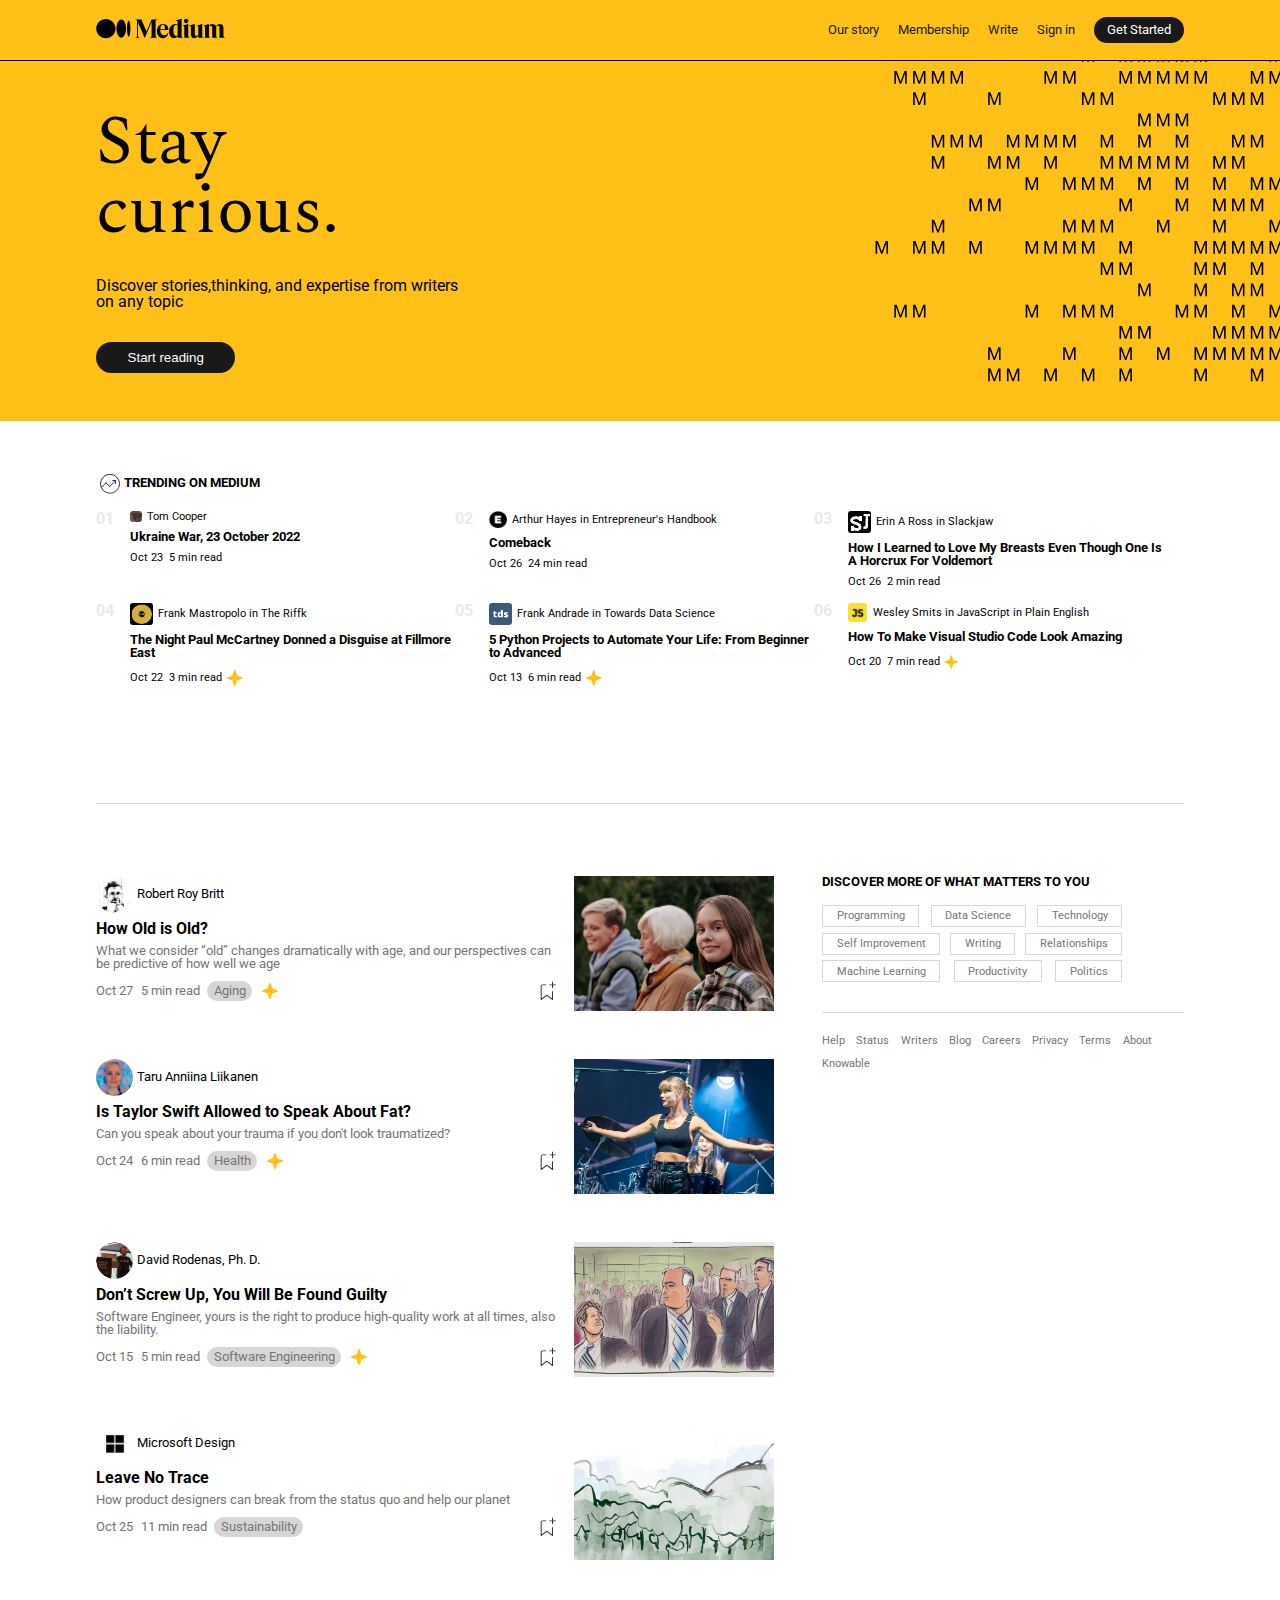
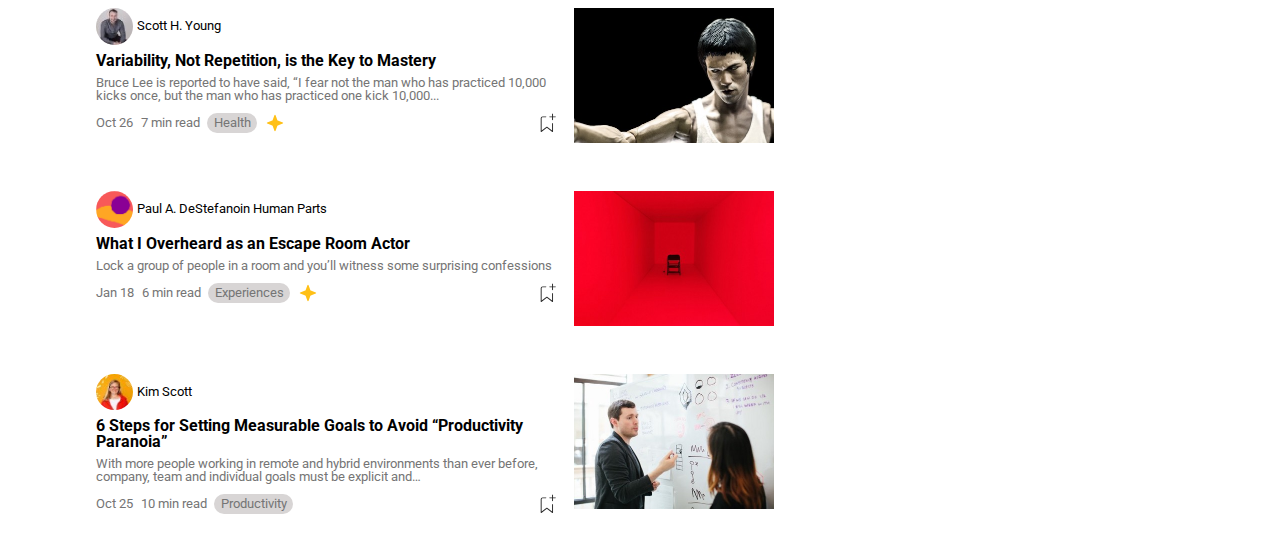
==== commit a2ea4a95: "animation header" ====
--- a/base_di_partenza/index.html
+++ b/base_di_partenza/index.html
@@ -12,30 +12,31 @@
   <body>
     <div class="container">
       <div class="bkg-color">
-        <header>
-          <div class="logo-container">
-            <svg
-              xmlns="http://www.w3.org/2000/svg"
-              xmlns:xlink="http://www.w3.org/1999/xlink"
-              viewBox="0 0 3940 610"
-              height="25"
-            >
-              <path
-                d="M594.79 308.2c0 163.76-131.85 296.52-294.5 296.52S5.8 472 5.8 308.2 137.65 11.69 300.29 11.69s294.5 132.75 294.5 296.51M917.86 308.2c0 154.16-65.93 279.12-147.25 279.12s-147.25-125-147.25-279.12S689.29 29.08 770.61 29.08s147.25 125 147.25 279.12M1050 308.2c0 138.12-23.19 250.08-51.79 250.08s-51.79-112-51.79-250.08 23.19-250.08 51.8-250.08S1050 170.09 1050 308.2M1862.77 37.4l.82-.18v-6.35h-167.48l-155.51 365.5-155.51-365.5h-180.48v6.35l.81.18c30.57 6.9 46.09 17.19 46.09 54.3v434.45c0 37.11-15.58 47.4-46.15 54.3l-.81.18V587H1327v-6.35l-.81-.18c-30.57-6.9-46.09-17.19-46.09-54.3V116.9L1479.87 587h11.33l205.59-483.21V536.9c-2.62 29.31-18 38.36-45.68 44.61l-.82.19v6.3h213.3v-6.3l-.82-.19c-27.71-6.25-43.46-15.3-46.08-44.61l-.14-445.2h.14c0-37.11 15.52-47.4 46.08-54.3m97.43 287.8c3.49-78.06 31.52-134.4 78.56-135.37 14.51.24 26.68 5 36.14 14.16 20.1 19.51 29.55 60.28 28.09 121.21zm-2.11 22h250v-1.05c-.71-59.69-18-106.12-51.34-138-28.82-27.55-71.49-42.71-116.31-42.71h-1c-23.26 0-51.79 5.64-72.09 15.86-23.11 10.7-43.49 26.7-60.45 47.7-27.3 33.83-43.84 79.55-47.86 130.93-.13 1.54-.24 3.08-.35 4.62s-.18 2.92-.25 4.39a332.64 332.64 0 0 0-.36 21.69C1860.79 507 1923.65 600 2035.3 600c98 0 155.07-71.64 169.3-167.8l-7.19-2.53c-25 51.68-69.9 83-121 79.18-69.76-5.22-123.2-75.95-118.35-161.63m532.69 157.68c-8.2 19.45-25.31 30.15-48.24 30.15s-43.89-15.74-58.78-44.34c-16-30.7-24.42-74.1-24.42-125.51 0-107 33.28-176.21 84.79-176.21 21.57 0 38.55 10.7 46.65 29.37zm165.84 76.28c-30.57-7.23-46.09-18-46.09-57V5.28L2424.77 60v6.7l1.14-.09c25.62-2.07 43 1.47 53.09 10.79 7.9 7.3 11.75 18.5 11.75 34.26v71.14c-18.31-11.69-40.09-17.38-66.52-17.38-53.6 0-102.59 22.57-137.92 63.56-36.83 42.72-56.3 101.1-56.3 168.81C2230 518.72 2289.53 600 2378.13 600c51.83 0 93.53-28.4 112.62-76.3V588h166.65v-6.66zm159.29-505.33c0-37.76-28.47-66.24-66.24-66.24-37.59 0-67 29.1-67 66.24s29.44 66.24 67 66.24c37.77 0 66.24-28.48 66.24-66.24m43.84 505.33c-30.57-7.23-46.09-18-46.09-57h-.13V166.65l-166.66 47.85v6.5l1 .09c36.06 3.21 45.93 15.63 45.93 57.77V588h166.8v-6.66zm427.05 0c-30.57-7.23-46.09-18-46.09-57V166.65L3082 212.92v6.52l.94.1c29.48 3.1 38 16.23 38 58.56v226c-9.83 19.45-28.27 31-50.61 31.78-36.23 0-56.18-24.47-56.18-68.9V166.66l-166.66 47.85V221l1 .09c36.06 3.2 45.94 15.62 45.94 57.77v191.27a214.48 214.48 0 0 0 3.47 39.82l3 13.05c14.11 50.56 51.08 77 109 77 49.06 0 92.06-30.37 111-77.89v66h166.66v-6.66zM3934.2 588v-6.67l-.81-.19c-33.17-7.65-46.09-22.07-46.09-51.43v-243.2c0-75.83-42.59-121.09-113.93-121.09-52 0-95.85 30.05-112.73 76.86-13.41-49.6-52-76.86-109.06-76.86-50.12 0-89.4 26.45-106.25 71.13v-69.87l-166.66 45.89v6.54l1 .09c35.63 3.16 45.93 15.94 45.93 57V588h155.5v-6.66l-.82-.2c-26.46-6.22-35-17.56-35-46.66V255.72c7-16.35 21.11-35.72 49-35.72 34.64 0 52.2 24 52.2 71.28V588h155.54v-6.66l-.82-.2c-26.46-6.22-35-17.56-35-46.66v-248a160.45 160.45 0 0 0-2.2-27.68c7.42-17.77 22.34-38.8 51.37-38.8 35.13 0 52.2 23.31 52.2 71.28V588z"
-              ></path>
-            </svg>
-          </div>
-          <nav>
-            <ul>
-              <li>Our story</li>
-              <li>Membership</li>
-              <li>Write</li>
-              <li>Sign in</li>
-              <li>Get Started</li>
-            </ul>
-          </nav>
-        </header>
-        <hr />
+        <div class="divisor">
+          <header>
+            <div class="logo-container">
+              <svg
+                xmlns="http://www.w3.org/2000/svg"
+                xmlns:xlink="http://www.w3.org/1999/xlink"
+                viewBox="0 0 3940 610"
+                height="25"
+              >
+                <path
+                  d="M594.79 308.2c0 163.76-131.85 296.52-294.5 296.52S5.8 472 5.8 308.2 137.65 11.69 300.29 11.69s294.5 132.75 294.5 296.51M917.86 308.2c0 154.16-65.93 279.12-147.25 279.12s-147.25-125-147.25-279.12S689.29 29.08 770.61 29.08s147.25 125 147.25 279.12M1050 308.2c0 138.12-23.19 250.08-51.79 250.08s-51.79-112-51.79-250.08 23.19-250.08 51.8-250.08S1050 170.09 1050 308.2M1862.77 37.4l.82-.18v-6.35h-167.48l-155.51 365.5-155.51-365.5h-180.48v6.35l.81.18c30.57 6.9 46.09 17.19 46.09 54.3v434.45c0 37.11-15.58 47.4-46.15 54.3l-.81.18V587H1327v-6.35l-.81-.18c-30.57-6.9-46.09-17.19-46.09-54.3V116.9L1479.87 587h11.33l205.59-483.21V536.9c-2.62 29.31-18 38.36-45.68 44.61l-.82.19v6.3h213.3v-6.3l-.82-.19c-27.71-6.25-43.46-15.3-46.08-44.61l-.14-445.2h.14c0-37.11 15.52-47.4 46.08-54.3m97.43 287.8c3.49-78.06 31.52-134.4 78.56-135.37 14.51.24 26.68 5 36.14 14.16 20.1 19.51 29.55 60.28 28.09 121.21zm-2.11 22h250v-1.05c-.71-59.69-18-106.12-51.34-138-28.82-27.55-71.49-42.71-116.31-42.71h-1c-23.26 0-51.79 5.64-72.09 15.86-23.11 10.7-43.49 26.7-60.45 47.7-27.3 33.83-43.84 79.55-47.86 130.93-.13 1.54-.24 3.08-.35 4.62s-.18 2.92-.25 4.39a332.64 332.64 0 0 0-.36 21.69C1860.79 507 1923.65 600 2035.3 600c98 0 155.07-71.64 169.3-167.8l-7.19-2.53c-25 51.68-69.9 83-121 79.18-69.76-5.22-123.2-75.95-118.35-161.63m532.69 157.68c-8.2 19.45-25.31 30.15-48.24 30.15s-43.89-15.74-58.78-44.34c-16-30.7-24.42-74.1-24.42-125.51 0-107 33.28-176.21 84.79-176.21 21.57 0 38.55 10.7 46.65 29.37zm165.84 76.28c-30.57-7.23-46.09-18-46.09-57V5.28L2424.77 60v6.7l1.14-.09c25.62-2.07 43 1.47 53.09 10.79 7.9 7.3 11.75 18.5 11.75 34.26v71.14c-18.31-11.69-40.09-17.38-66.52-17.38-53.6 0-102.59 22.57-137.92 63.56-36.83 42.72-56.3 101.1-56.3 168.81C2230 518.72 2289.53 600 2378.13 600c51.83 0 93.53-28.4 112.62-76.3V588h166.65v-6.66zm159.29-505.33c0-37.76-28.47-66.24-66.24-66.24-37.59 0-67 29.1-67 66.24s29.44 66.24 67 66.24c37.77 0 66.24-28.48 66.24-66.24m43.84 505.33c-30.57-7.23-46.09-18-46.09-57h-.13V166.65l-166.66 47.85v6.5l1 .09c36.06 3.21 45.93 15.63 45.93 57.77V588h166.8v-6.66zm427.05 0c-30.57-7.23-46.09-18-46.09-57V166.65L3082 212.92v6.52l.94.1c29.48 3.1 38 16.23 38 58.56v226c-9.83 19.45-28.27 31-50.61 31.78-36.23 0-56.18-24.47-56.18-68.9V166.66l-166.66 47.85V221l1 .09c36.06 3.2 45.94 15.62 45.94 57.77v191.27a214.48 214.48 0 0 0 3.47 39.82l3 13.05c14.11 50.56 51.08 77 109 77 49.06 0 92.06-30.37 111-77.89v66h166.66v-6.66zM3934.2 588v-6.67l-.81-.19c-33.17-7.65-46.09-22.07-46.09-51.43v-243.2c0-75.83-42.59-121.09-113.93-121.09-52 0-95.85 30.05-112.73 76.86-13.41-49.6-52-76.86-109.06-76.86-50.12 0-89.4 26.45-106.25 71.13v-69.87l-166.66 45.89v6.54l1 .09c35.63 3.16 45.93 15.94 45.93 57V588h155.5v-6.66l-.82-.2c-26.46-6.22-35-17.56-35-46.66V255.72c7-16.35 21.11-35.72 49-35.72 34.64 0 52.2 24 52.2 71.28V588h155.54v-6.66l-.82-.2c-26.46-6.22-35-17.56-35-46.66v-248a160.45 160.45 0 0 0-2.2-27.68c7.42-17.77 22.34-38.8 51.37-38.8 35.13 0 52.2 23.31 52.2 71.28V588z"
+                ></path>
+              </svg>
+            </div>
+            <nav>
+              <ul>
+                <li>Our story</li>
+                <li>Membership</li>
+                <li>Write</li>
+                <li>Sign in</li>
+                <li>Get Started</li>
+              </ul>
+            </nav>
+          </header>
+        </div>
         <div class="staycurious">
           <div class="staycurious-text">
             <h1>Stay curious.</h1>
@@ -9862,5 +9863,6 @@
         </div>
       </main>
     </div>
+    <script src="script/javascript.js"></script>
   </body>
 </html>
--- a/base_di_partenza/assets/css/style.css
+++ b/base_di_partenza/assets/css/style.css
@@ -14,7 +14,7 @@
 
 /* HEADER */
 header {
-  background-color: #ffc017;
+  /* background-color: #ffc017; */
   display: flex;
   justify-content: space-between;
   align-items: center;
@@ -22,6 +22,57 @@
   color: #191919;
   width: 85%;
   margin: 0 auto;
+  position: sticky;
+}
+
+.scroll-animation {
+  animation: changeColor 1s linear 0s forwards;
+}
+
+.white-color {
+  animation: whiteColor 1s linear 0s forwards;
+}
+
+.back1 {
+  animation: back1 1s linear 0s forwards;
+}
+
+.back2 {
+  animation: back2 1s linear 0s forwards;
+}
+
+.divisor {
+  border-bottom: 0.1px solid black;
+  position: sticky;
+  top: 0;
+  background-color: #ffc017;
+  z-index: 1;
+}
+@keyframes changeColor {
+  0 {
+    background-color: #ffc017;
+  }
+
+  100% {
+    background-color: #fff;
+  }
+}
+
+@keyframes whiteColor {
+  0 {
+    background-color: #191919;
+  }
+  100% {
+    background-color: green;
+  }
+}
+@keyframes back1 {
+  0 {
+    background-color: white;
+  }
+  100% {
+    background-color: #ffc017;
+  }
 }
 
 header svg {
@@ -54,6 +105,7 @@
 .bkg-color {
   background-color: #ffc017;
 }
+
 .staycurious {
   background-color: #ffc017;
   height: 40vh;
